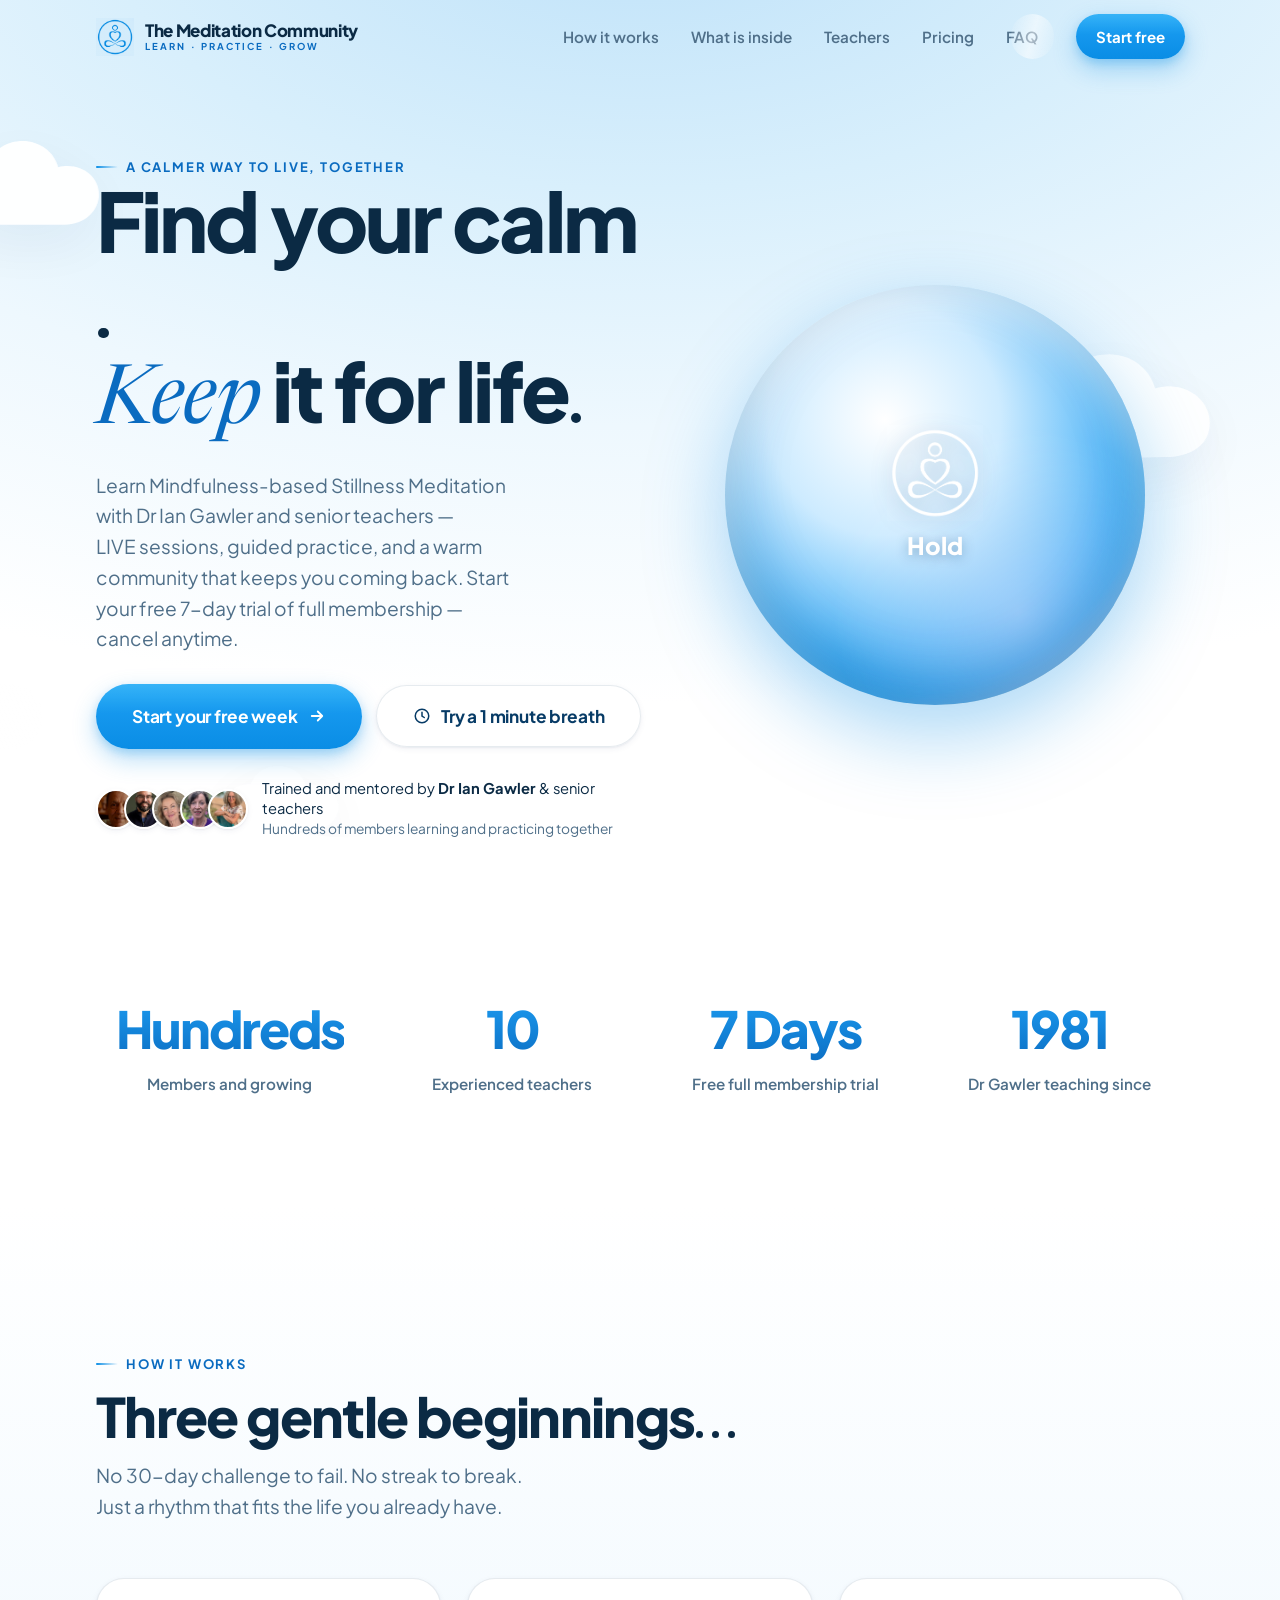
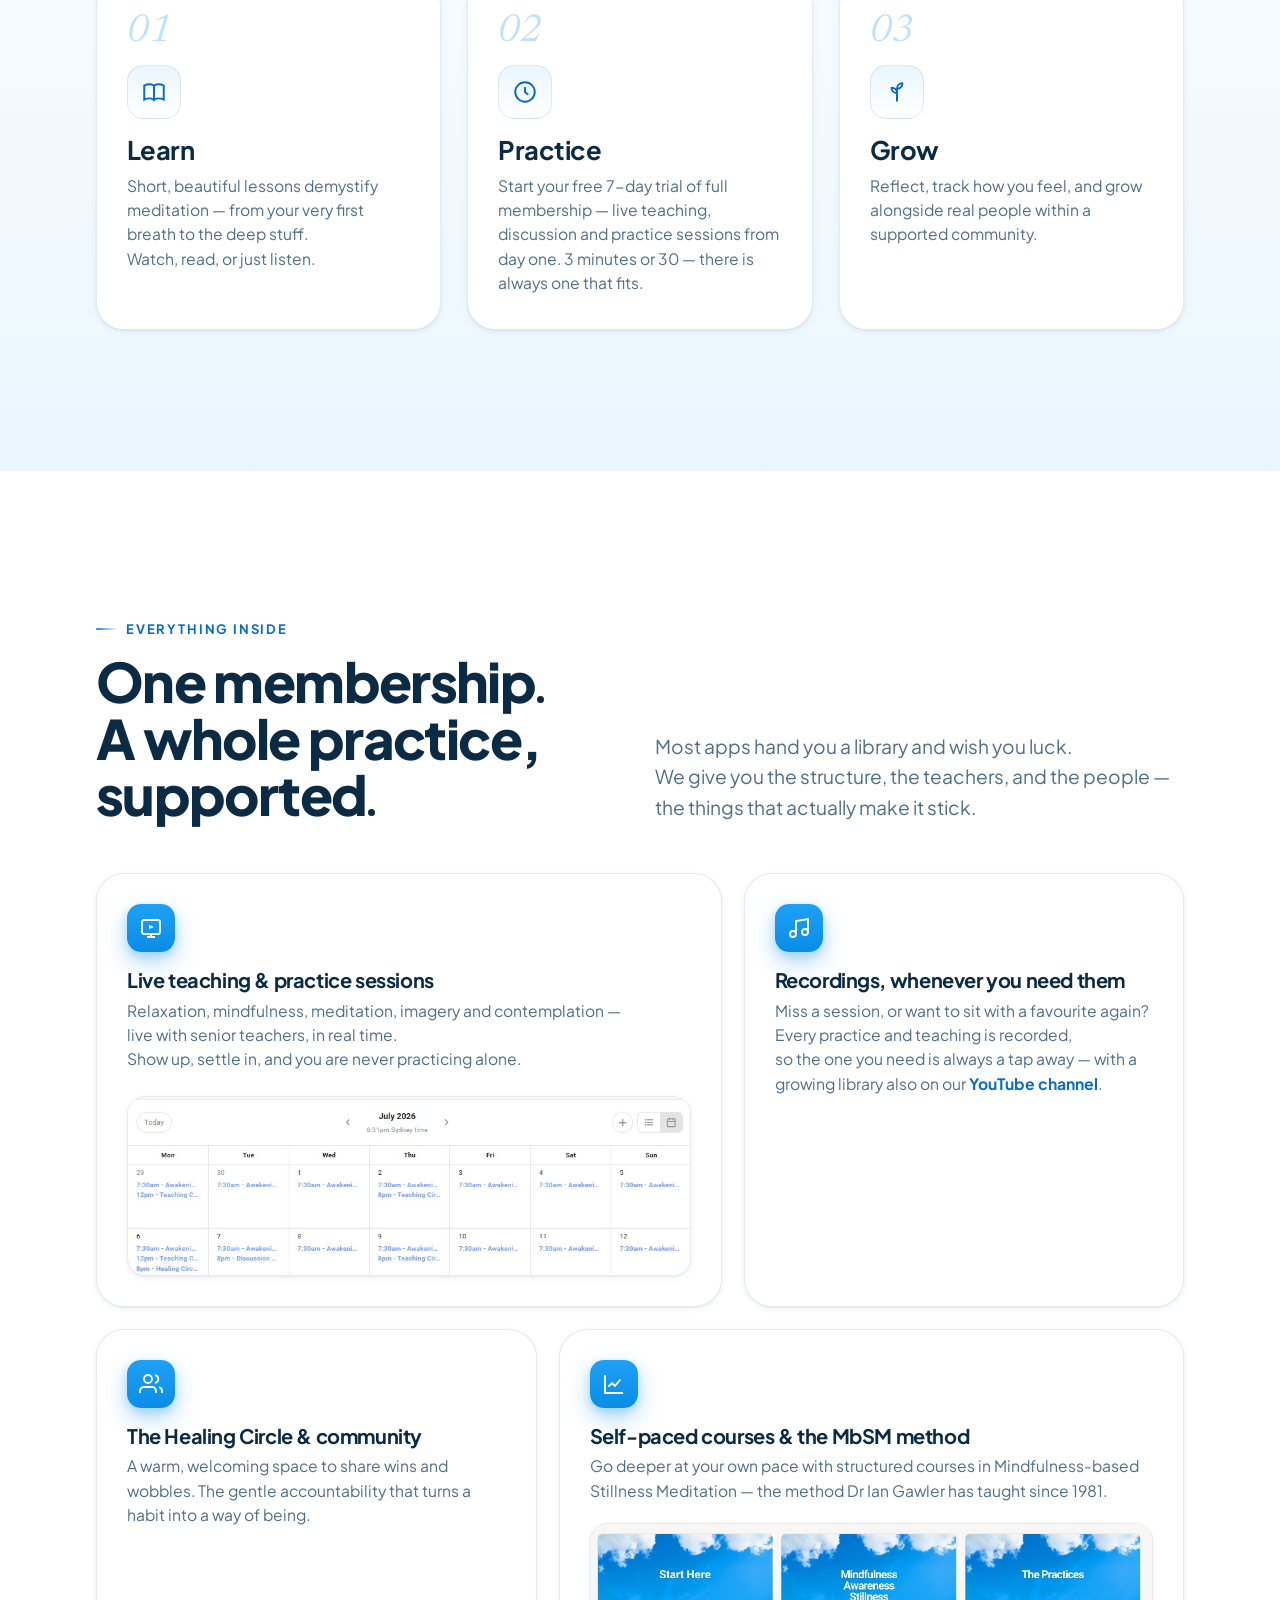
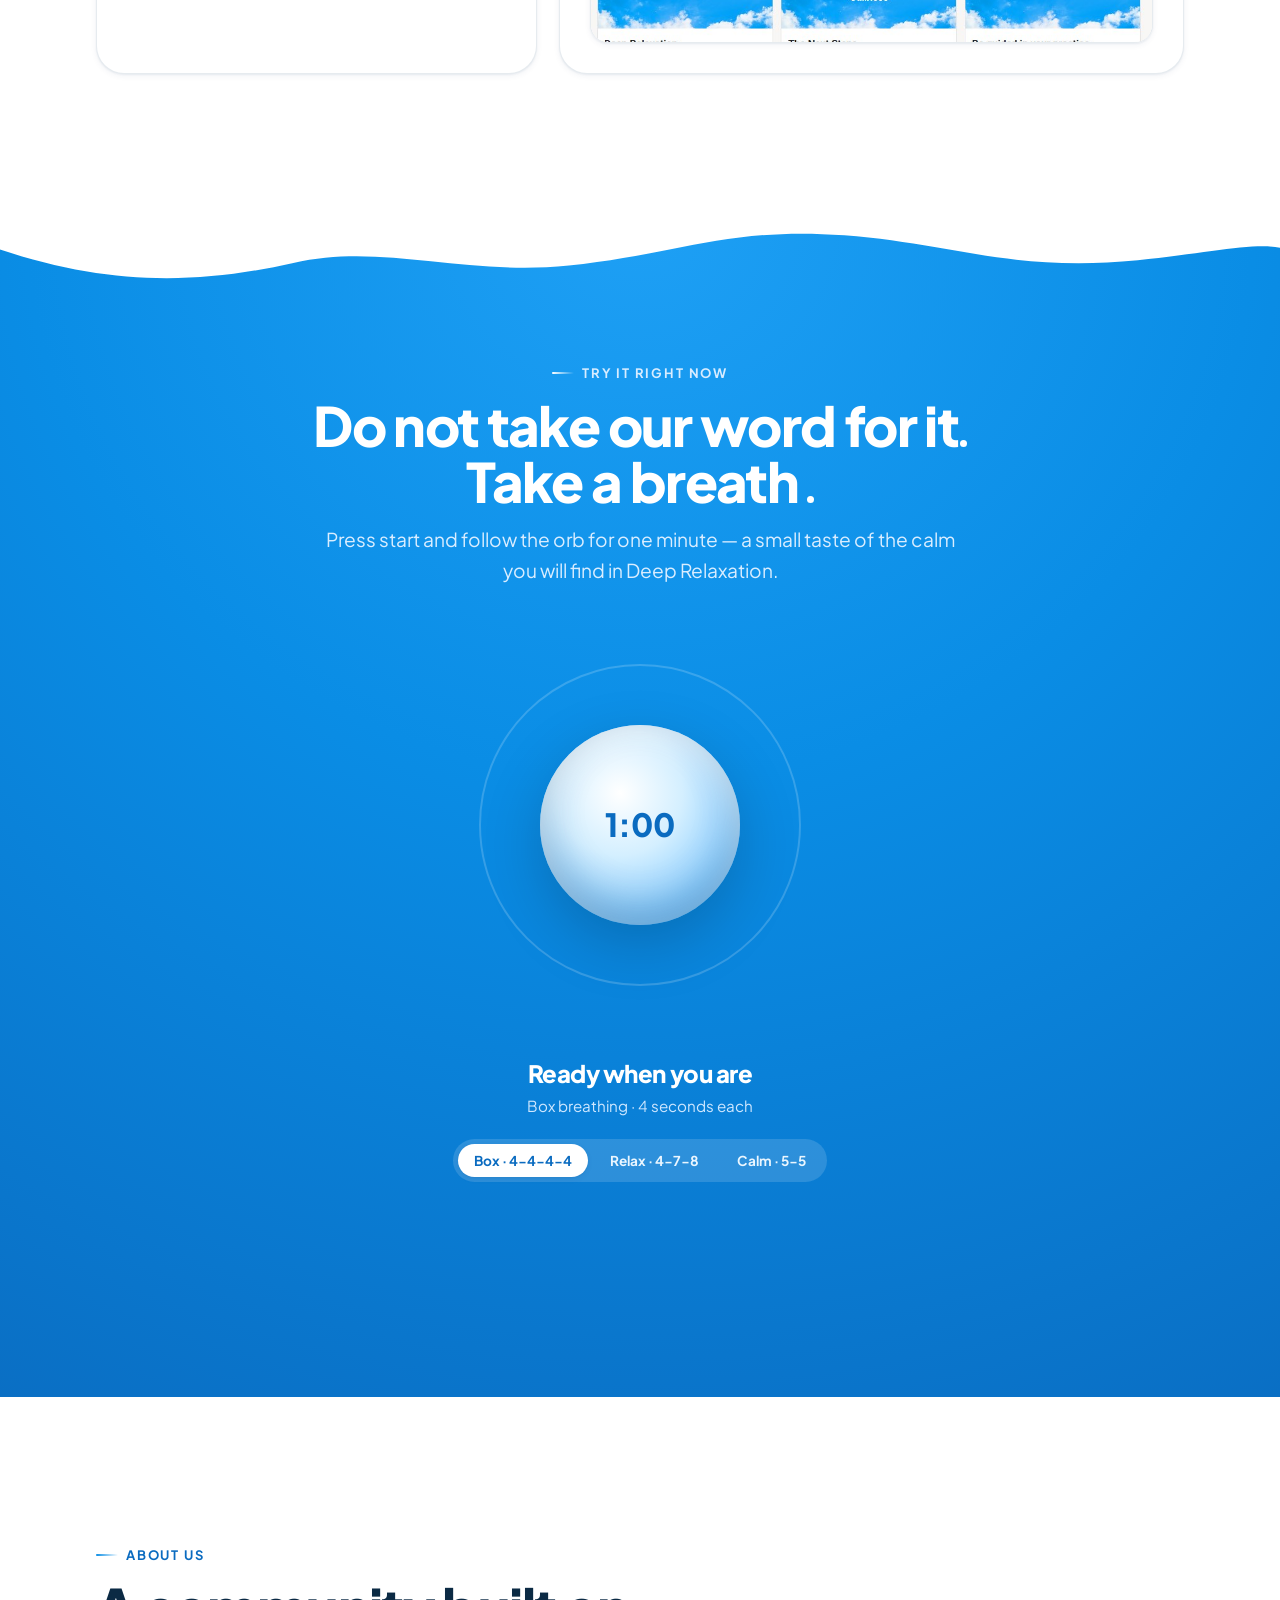
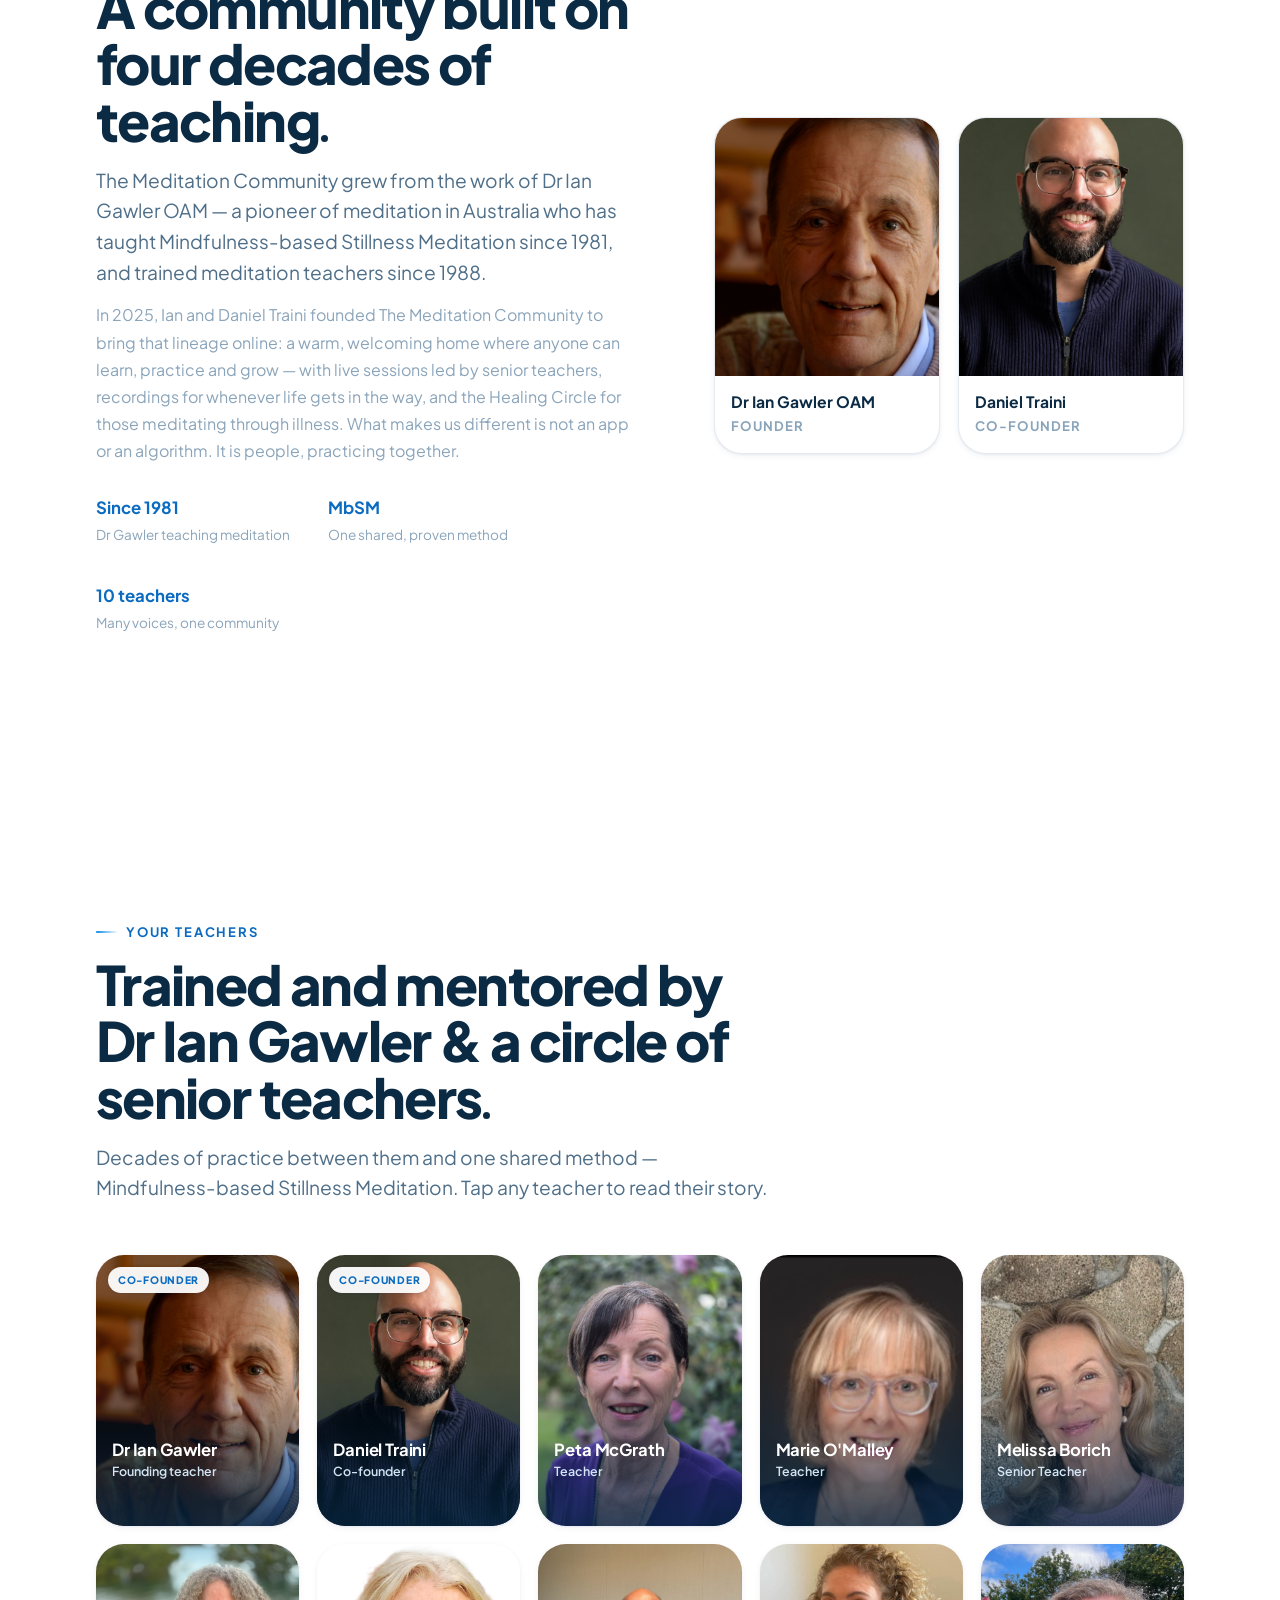
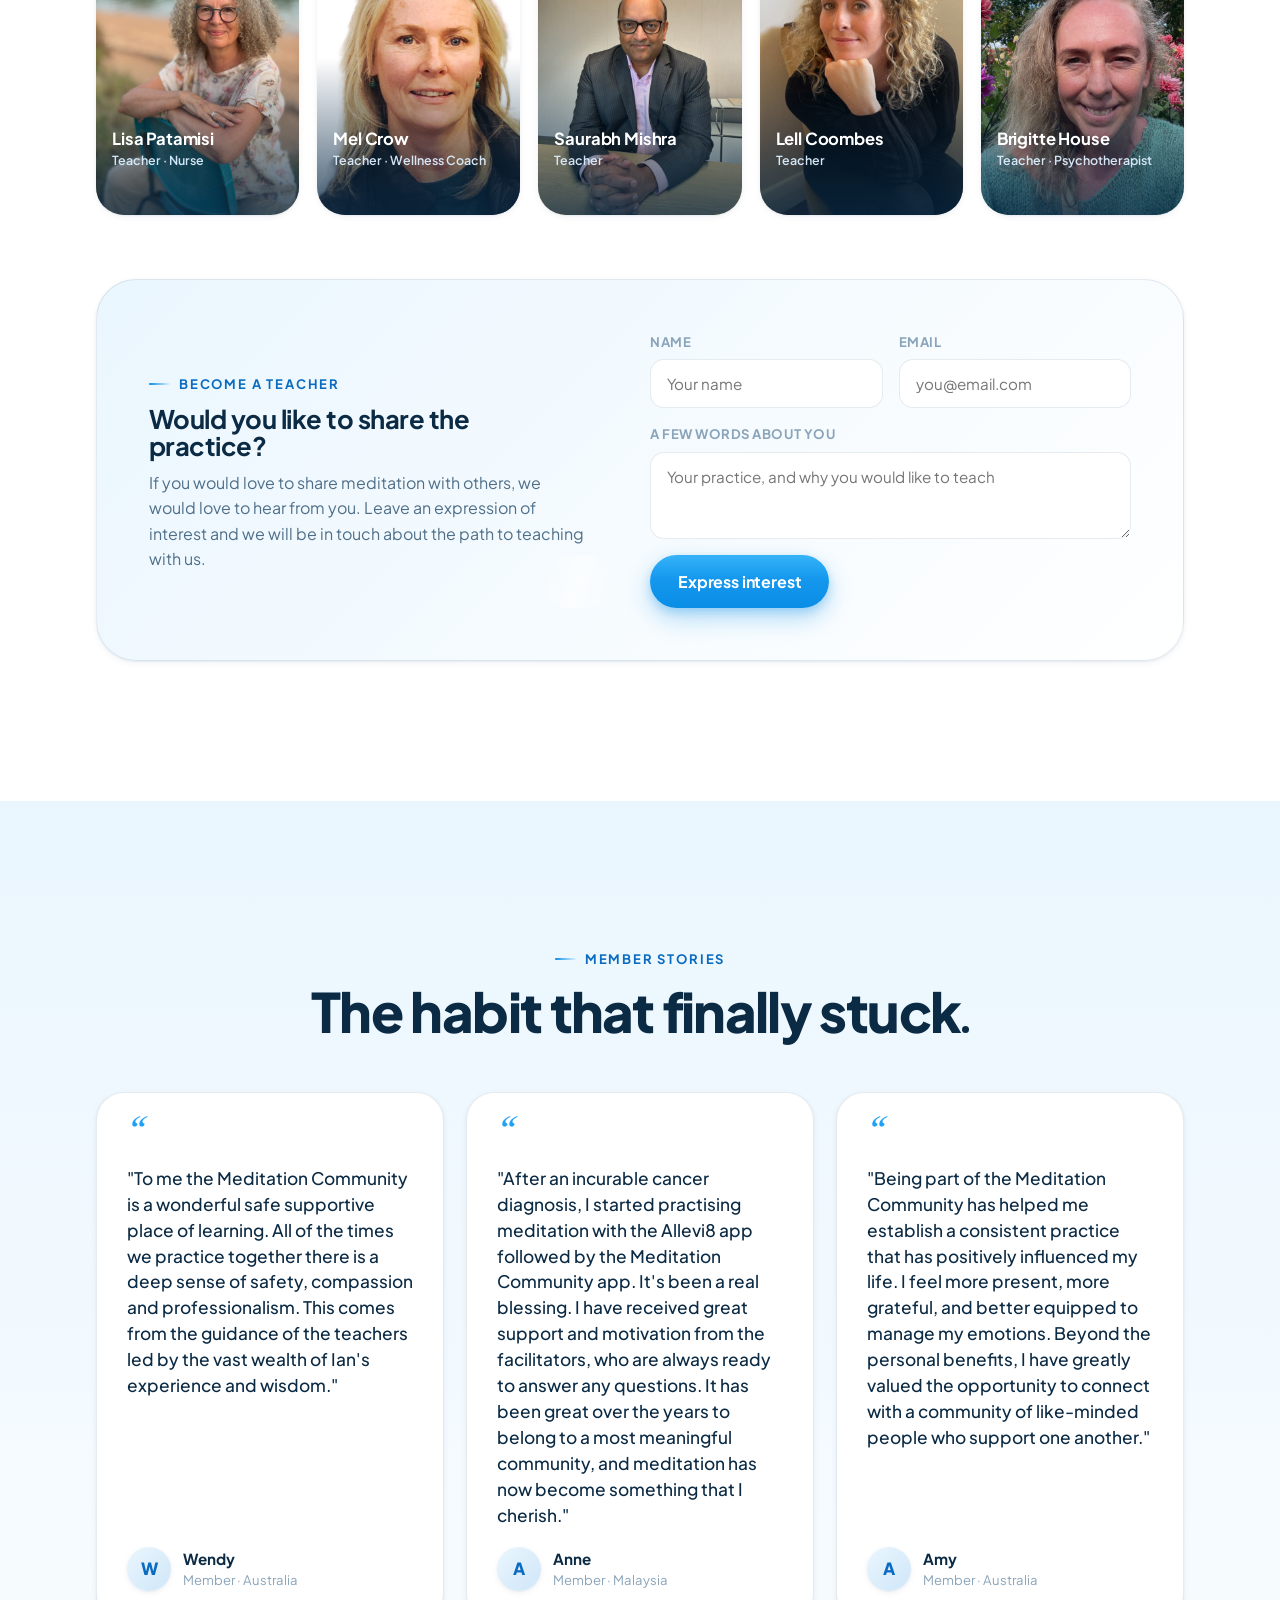
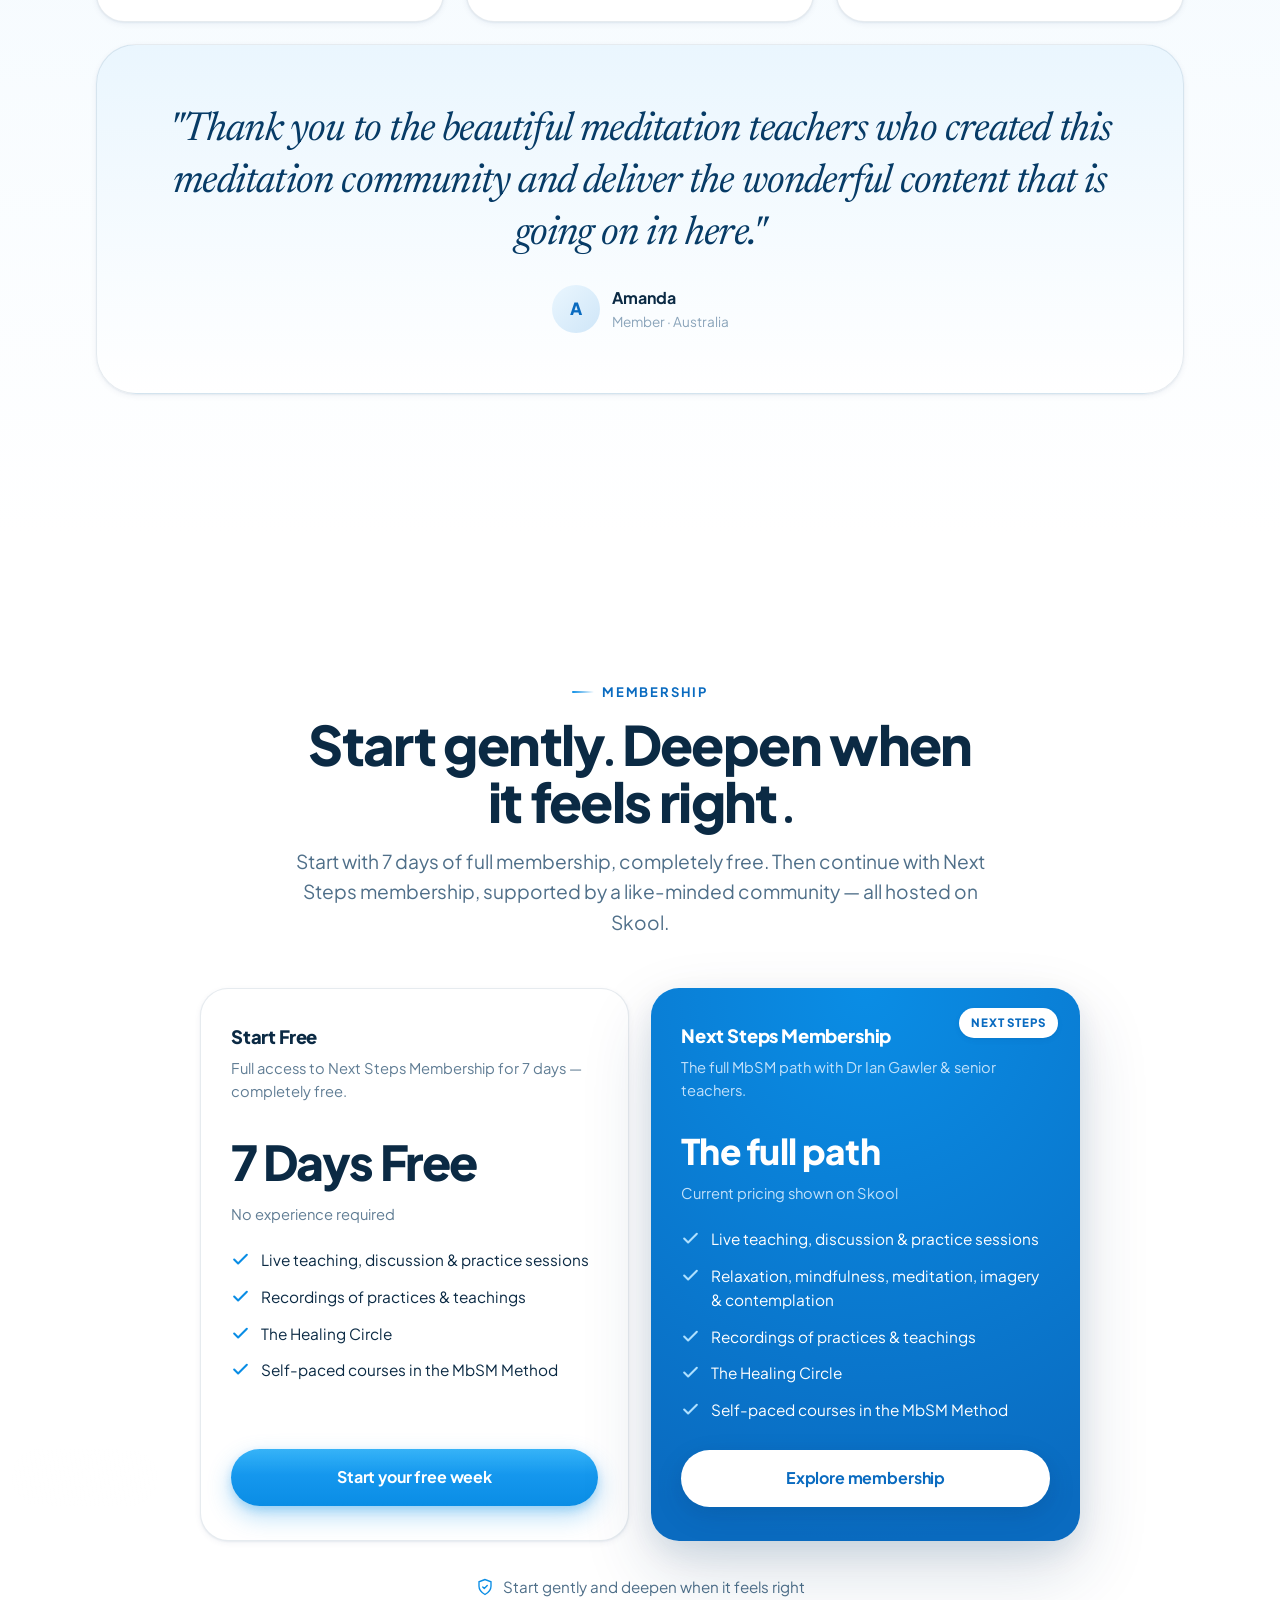
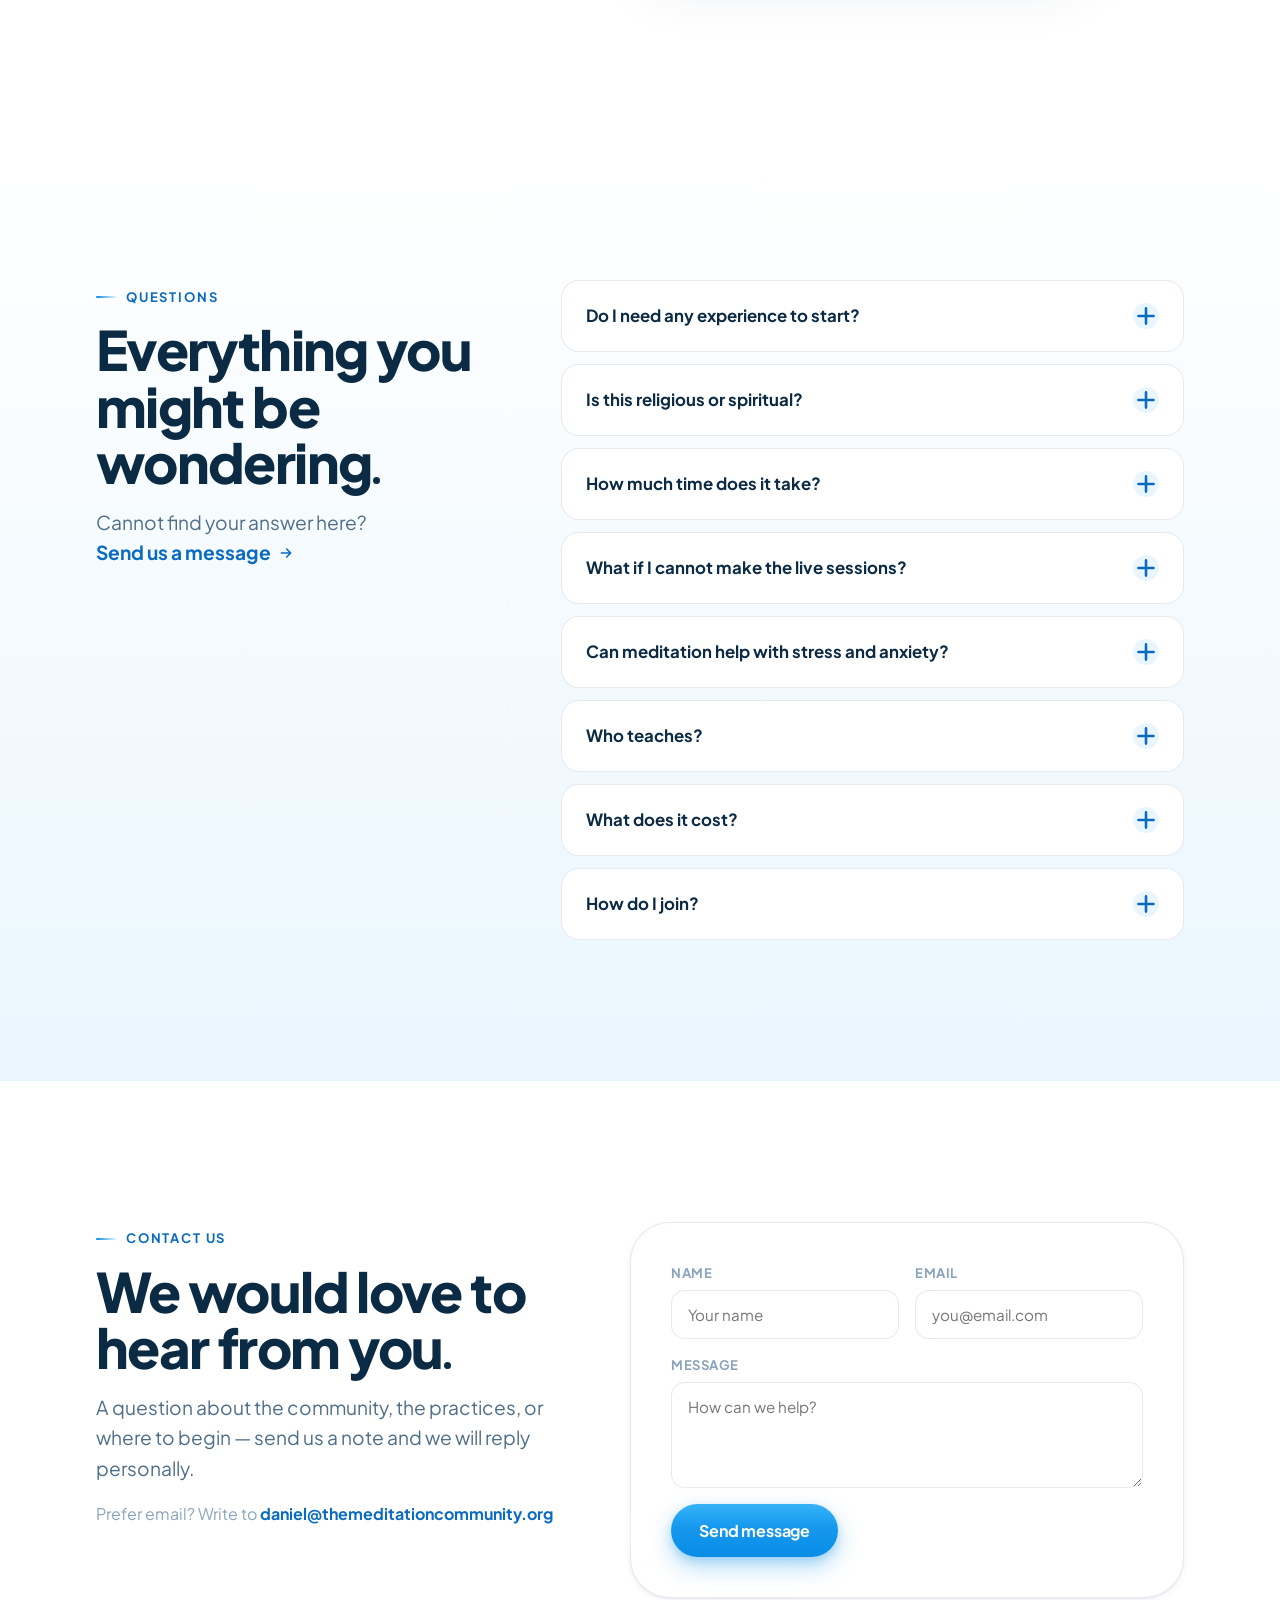
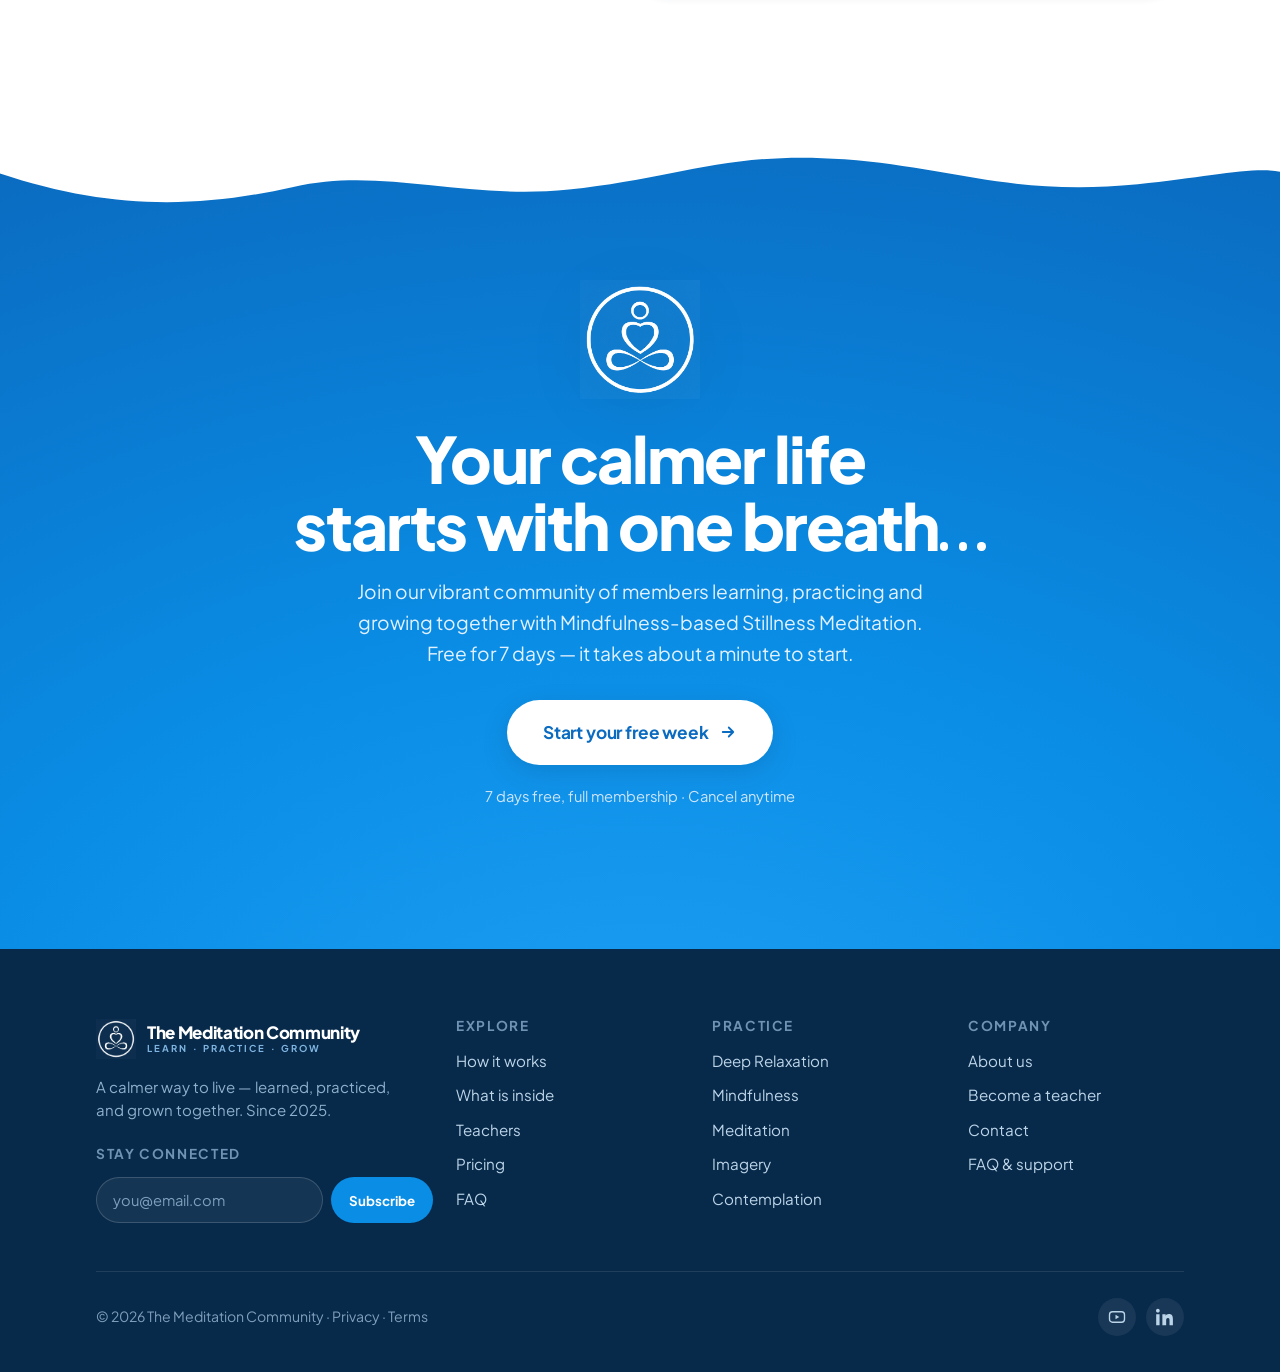
==== index.html @ 81d84d65 "Remove "no card" trial messaging; fix pricing card duplication and CTA ellipsis - Trial requires a c" ====
<!DOCTYPE html>
<html lang="en">
<head>
<meta charset="UTF-8" />
<meta name="viewport" content="width=device-width, initial-scale=1.0" />
<title>The Meditation Community — Learn, Practice, Grow</title>
<meta name="description" content="Join hundreds of people finding calm together. Live classes, guided practices, and a community that keeps you coming back. Start your free 7-day trial of full membership — cancel anytime." />
<link rel="preconnect" href="https://fonts.googleapis.com" />
<link rel="preconnect" href="https://fonts.gstatic.com" crossorigin />
<link href="https://fonts.googleapis.com/css2?family=Plus+Jakarta+Sans:ital,wght@0,400;0,500;0,600;0,700;0,800;1,500&family=Newsreader:ital,opsz,wght@1,6..72,400;1,6..72,500&display=swap" rel="stylesheet" />
<link rel="stylesheet" href="styles.css" />
</head>
<body>

<div class="scroll-prog" id="scrollProg"></div>

<!-- ===================== NAV ===================== -->
<nav class="nav" id="nav">
  <div class="nav-inner">
    <a class="brand" href="#top" aria-label="The Meditation Community home">
      <img src="assets/icon-blue.png" alt="" />
      <span class="brand-text">The Meditation Community<small>LEARN · PRACTICE · GROW</small></span>
    </a>
    <div class="nav-links">
      <a href="#how">How it works</a>
      <a href="#inside">What is inside</a>
      <a href="#teachers">Teachers</a>
      <a href="#pricing">Pricing</a>
      <a href="#faq">FAQ</a>
    </div>
    <div class="nav-cta">
      <a href="https://www.skool.com/themeditationcommunity/about" target="_blank" rel="noopener" class="btn btn-primary" data-magnetic>Start free</a>
    </div>
  </div>
</nav>

<span id="top"></span>

<!-- ===================== HERO ===================== -->
<header class="hero section" data-screen-label="Hero">
  <!-- parallax clouds -->
  <div class="cloud cloud-1" data-speed="0.18"><svg viewBox="0 0 220 90"><path class="cloud-fill" d="M40 80c-22 0-38-13-38-30 0-15 12-26 28-27 4-15 18-23 33-23 16 0 30 10 34 25 3-1 6-1 9-1 17 0 30 12 30 27 0 16-14 29-33 29z"/></svg></div>
  <div class="cloud cloud-2" data-speed="0.30"><svg viewBox="0 0 280 110"><path class="cloud-fill" d="M55 100C28 100 6 84 6 62 6 43 22 30 42 30c5-18 23-28 42-28 20 0 38 13 43 32 4-1 8-2 12-2 22 0 39 15 39 34 0 21-18 32-41 32z"/></svg></div>
  <div class="cloud cloud-3" data-speed="0.45"><svg viewBox="0 0 180 80"><path class="cloud-fill" d="M36 72C16 72 2 60 2 44 2 30 14 20 29 20c4-12 15-18 27-18 13 0 24 8 28 20 2-1 5-1 7-1 14 0 25 10 25 22 0 14-12 23-29 23z"/></svg></div>

  <div class="wrap hero-grid">
    <div class="hero-copy">
      <span class="eyebrow reveal">A calmer way to live, together</span>
      <h1 class="h-display reveal d1">Find your calm<span class="full-stop"></span><br /><span class="serif-accent">Keep</span> it for life<span class="full-stop"></span></h1>
      <p class="lead reveal d2">Learn Mindfulness-based Stillness Meditation with Dr Ian Gawler and senior teachers —<br />LIVE sessions, guided practice, and a warm community that keeps you coming back. Start your free 7-day trial of full membership — cancel anytime.</p>
      <div class="hero-cta reveal d3">
        <a href="https://www.skool.com/themeditationcommunity/about" target="_blank" rel="noopener" class="btn btn-primary btn-lg" data-magnetic>
          Start your free week
          <svg viewBox="0 0 24 24" fill="none" stroke="currentColor" stroke-width="2.4"><path d="M5 12h14M13 6l6 6-6 6" stroke-linecap="round" stroke-linejoin="round"/></svg>
        </a>
        <button class="btn btn-ghost btn-lg" id="tryBreath">
          <svg viewBox="0 0 24 24" fill="none" stroke="currentColor" stroke-width="2"><circle cx="12" cy="12" r="9"/><path d="M12 7v5l3 2" stroke-linecap="round"/></svg>
          Try a 1 minute breath
        </button>
      </div>
      <div class="avatar-proof reveal d4">
        <div class="avatars">
          <span style="background-image:url(assets/teachers/ian-gawler.jpg)"></span>
          <span style="background-image:url(assets/teachers/daniel-traini.jpg)"></span>
          <span style="background-image:url(assets/teachers/melissa-borich.jpg)"></span>
          <span style="background-image:url(assets/teachers/peta-mcgrath.jpg)"></span>
          <span style="background-image:url(assets/teachers/lisa-patamisi.jpg)"></span>
        </div>
        <div class="proof-text">
          <div>Trained and mentored by <b>Dr Ian Gawler</b> &amp; senior teachers</div>
          <div class="muted" style="font-size:.86rem; margin-top:2px">Hundreds of members learning and practicing together</div>
        </div>
      </div>
    </div>

    <div class="orb-stage reveal d2">
      <div class="orb-ring pulse"></div>
      <div class="orb-ring pulse r2"></div>
      <div class="orb-ring pulse r3"></div>
      <div class="orb" id="heroOrb">
        <div class="orb-core">
          <img src="assets/icon-white.png" alt="The Meditation Community mark" />
          <div class="breath-word" id="heroBreathWord">Breathe in</div>
        </div>
      </div>
    </div>
  </div>

  <div class="cloud-divider"><svg viewBox="0 0 1440 110" preserveAspectRatio="none"><path fill="#ffffff" d="M0,70 C120,30 220,30 330,55 C430,78 520,40 640,52 C760,64 820,96 950,86 C1070,77 1140,44 1280,58 C1360,66 1410,78 1440,72 L1440,110 L0,110 Z"/></svg></div>
</header>

<!-- ===================== STATS ===================== -->
<section class="section" style="padding-block: clamp(56px,8vw,90px)">
  <div class="wrap">
    <div class="stats">
      <div class="stat reveal"><div class="num">Hundreds</div><div class="label">Members and growing</div></div>
      <div class="stat reveal d1"><div class="num" data-count="10">0</div><div class="label">Experienced teachers</div></div>
      <div class="stat reveal d2"><div class="num">7 Days</div><div class="label">Free full membership trial</div></div>
      <div class="stat reveal d3"><div class="num">1981</div><div class="label">Dr Gawler teaching since</div></div>
    </div>
  </div>
</section>

<!-- ===================== HOW IT WORKS ===================== -->
<section class="section" id="how" style="background: linear-gradient(180deg,#fff, var(--sky-pale));" data-screen-label="How it works">
  <div class="wrap">
    <div style="max-width:640px">
      <span class="eyebrow reveal">How it works</span>
      <h2 class="h2 reveal d1" style="margin-top:14px">Three gentle beginnings<span class="full-stop"></span><span class="full-stop"></span><span class="full-stop"></span></h2>
      <p class="lead reveal d2" style="margin-top:16px">No 30-day challenge to fail. No streak to break.<br />Just a rhythm that fits the life you already have.</p>
    </div>
    <div class="steps">
      <article class="step reveal d1">
        <div class="glow"></div>
        <div class="step-no">01</div>
        <div class="step-ic"><svg viewBox="0 0 24 24" fill="none" stroke="currentColor" stroke-width="1.8"><path d="M3 6c3-1.5 6-1.5 9 0v13c-3-1.5-6-1.5-9 0z"/><path d="M21 6c-3-1.5-6-1.5-9 0v13c3-1.5 6-1.5 9 0z"/></svg></div>
        <h3 class="h3">Learn</h3>
        <p>Short, beautiful lessons demystify meditation — from your very first breath to the deep stuff.<br />Watch, read, or just listen.</p>
      </article>
      <article class="step reveal d2">
        <div class="glow"></div>
        <div class="step-no">02</div>
        <div class="step-ic"><svg viewBox="0 0 24 24" fill="none" stroke="currentColor" stroke-width="1.8"><circle cx="12" cy="12" r="9"/><path d="M12 8v4l2.5 2" stroke-linecap="round"/></svg></div>
        <h3 class="h3">Practice</h3>
        <p>Start your free 7-day trial of full membership — live teaching, discussion and practice sessions from day one. 3 minutes or 30 — there is always one that fits.</p>
      </article>
      <article class="step reveal d3">
        <div class="glow"></div>
        <div class="step-no">03</div>
        <div class="step-ic"><svg viewBox="0 0 24 24" fill="none" stroke="currentColor" stroke-width="1.8"><path d="M12 20V9M12 9c0-3 2-5 5-5 0 3-2 5-5 5zM12 13c0-3-2-5-5-5 0 3 2 5 5 5z" stroke-linecap="round" stroke-linejoin="round"/></svg></div>
        <h3 class="h3">Grow</h3>
        <p>Reflect, track how you feel, and grow alongside real people within a supported community.</p>
      </article>
    </div>
  </div>
</section>

<!-- ===================== WHAT'S INSIDE ===================== -->
<section class="section" id="inside" data-screen-label="What is inside">
  <div class="wrap">
    <div class="features-head">
      <div>
        <span class="eyebrow reveal">Everything inside</span>
        <h2 class="h2 reveal d1" style="margin-top:14px">One membership<span class="full-stop"></span><br />A whole practice, supported<span class="full-stop"></span></h2>
      </div>
      <p class="lead reveal d2">Most apps hand you a library and wish you luck.<br />We give you the structure, the teachers, and the people — the things that actually make it stick.</p>
    </div>

    <div class="feature-grid">
      <article class="fcard span-7 tall reveal">
        <div>
          <div class="fic"><svg viewBox="0 0 24 24" fill="none" stroke="currentColor" stroke-width="1.8"><rect x="3" y="4" width="18" height="14" rx="2"/><path d="M8 21h8M12 18v3"/><path d="M10 9l5 2-5 2z" fill="currentColor" stroke="none"/></svg></div>
          <h3>Live teaching &amp; practice sessions</h3>
          <p>Relaxation, mindfulness, meditation, imagery and contemplation —<br />live with senior teachers, in real time.<br />Show up, settle in, and you are never practicing alone.</p>
        </div>
        <img src="assets/screenshot-live-schedule.jpg" alt="The Meditation Community live session calendar showing daily morning sessions, teaching circles and discussion groups" loading="lazy" style="width:100%; height:180px; object-fit:cover; object-position:top; border-radius:var(--r-md); border:1px solid var(--line); margin-top:24px; box-shadow:var(--shadow-sm)" />
      </article>

      <article class="fcard span-5 reveal d1">
        <div class="fic"><svg viewBox="0 0 24 24" fill="none" stroke="currentColor" stroke-width="1.8"><path d="M9 18V5l12-2v13" /><circle cx="6" cy="18" r="3"/><circle cx="18" cy="16" r="3"/></svg></div>
        <h3>Recordings, whenever you need them</h3>
        <p>Miss a session, or want to sit with a favourite again? Every practice and teaching is recorded,<br />so the one you need is always a tap away — with a growing library also on our <a href="https://www.youtube.com/@iangawler7831" target="_blank" rel="noopener" class="link-arrow" style="display:inline">YouTube channel</a>.</p>
      </article>

      <article class="fcard span-5 reveal d1">
        <div class="fic"><svg viewBox="0 0 24 24" fill="none" stroke="currentColor" stroke-width="1.8"><path d="M17 21v-2a4 4 0 0 0-4-4H5a4 4 0 0 0-4 4v2"/><circle cx="9" cy="7" r="4"/><path d="M23 21v-2a4 4 0 0 0-3-3.87M16 3.13A4 4 0 0 1 16 11"/></svg></div>
        <h3>The Healing Circle &amp; community</h3>
        <p>A warm, welcoming space to share wins and wobbles. The gentle accountability that turns a habit into a way of being.</p>
      </article>

      <article class="fcard span-7 reveal">
        <div class="fic"><svg viewBox="0 0 24 24" fill="none" stroke="currentColor" stroke-width="1.8"><path d="M3 3v18h18"/><path d="M7 14l3-3 3 3 5-6" stroke-linecap="round" stroke-linejoin="round"/></svg></div>
        <h3>Self-paced courses &amp; the MbSM method</h3>
        <p>Go deeper at your own pace with structured courses in Mindfulness-based Stillness Meditation — the method Dr Ian Gawler has taught since 1981.</p>
        <img src="assets/screenshot-courses.jpg" alt="Self-paced course library including Deep Relaxation, The Next Steps, guided practices and recorded teachings" loading="lazy" style="width:100%; height:120px; object-fit:cover; object-position:top; border-radius:var(--r-md); border:1px solid var(--line); margin-top:20px; box-shadow:var(--shadow-sm)" />
      </article>
    </div>
  </div>
</section>

<!-- ===================== BREATHE (SIGNATURE) ===================== -->
<section class="section breathe" id="breathe" data-screen-label="Breathe with us">
  <div class="cloud-divider top"><svg viewBox="0 0 1440 110" preserveAspectRatio="none"><path fill="#ffffff" d="M0,70 C120,30 220,30 330,55 C430,78 520,40 640,52 C760,64 820,96 950,86 C1070,77 1140,44 1280,58 C1360,66 1410,78 1440,72 L1440,110 L0,110 Z"/></svg></div>
  <div class="wrap">
    <span class="eyebrow reveal">Try it right now</span>
    <h2 class="h2 reveal d1">Do not take our word for it<span class="full-stop"></span> Take a breath<span class="full-stop"></span></h2>
    <p class="lead reveal d2">Press start and follow the orb for one minute — a small taste of the calm you will find in Deep Relaxation.</p>

    <div class="breath-stage reveal d2">
      <svg class="breath-ring" viewBox="0 0 340 340">
        <circle cx="170" cy="170" r="160"/>
        <circle class="prog" id="breathProg" cx="170" cy="170" r="160" transform="rotate(-90 170 170)"/>
      </svg>
      <div class="breath-glow out" id="breathGlow"></div>
      <div class="breath-orb out" id="breathOrb">
        <span style="font-weight:800; font-size:2rem; color:#0a6bc0" id="breathTimer">1:00</span>
      </div>
    </div>

    <div class="breath-phase reveal" id="breathPhase">Ready when you are</div>
    <div class="breath-count reveal" id="breathCount">Box breathing · 4 seconds each</div>

    <div style="margin-top:22px" class="reveal">
      <div class="breath-pattern" id="breathPattern">
        <button data-pat="box" class="active">Box · 4-4-4-4</button>
        <button data-pat="relax">Relax · 4-7-8</button>
        <button data-pat="calm">Calm · 5-5</button>
      </div>
    </div>

    <div class="breath-controls reveal">
      <button class="btn btn-white btn-lg" id="breathStart">
        <svg viewBox="0 0 24 24" fill="currentColor"><path d="M8 5v14l11-7z"/></svg>
        Begin
      </button>
    </div>
  </div>
</section>

<!-- ===================== ABOUT US ===================== -->
<section class="section" id="about" data-screen-label="About us">
  <div class="wrap about-grid">
    <div class="about-copy">
      <span class="eyebrow reveal">About us</span>
      <h2 class="h2 reveal d1" style="margin-top:14px">A community built on four decades of teaching<span class="full-stop"></span></h2>
      <p class="lead reveal d2" style="margin-top:16px">The Meditation Community grew from the work of Dr Ian Gawler OAM — a pioneer of meditation in Australia who has taught Mindfulness-based Stillness Meditation since 1981, and trained meditation teachers since 1988.</p>
      <p class="reveal d2" style="margin-top:14px; line-height:1.7; color:var(--ink-faint)">In 2025, Ian and Daniel Traini founded The Meditation Community to bring that lineage online: a warm, welcoming home where anyone can learn, practice and grow — with live sessions led by senior teachers, recordings for whenever life gets in the way, and the Healing Circle for those meditating through illness. What makes us different is not an app or an algorithm. It is people, practicing together.</p>
      <div class="about-points reveal d3">
        <div><b>Since 1981</b><span>Dr Gawler teaching meditation</span></div>
        <div><b>MbSM</b><span>One shared, proven method</span></div>
        <div><b>10 teachers</b><span>Many voices, one community</span></div>
      </div>
    </div>
    <div class="founder-cards">
      <figure class="founder reveal d1">
        <img src="assets/teachers/ian-gawler.jpg" alt="Dr Ian Gawler" loading="lazy" />
        <figcaption><b>Dr Ian Gawler OAM</b><span>Founder</span></figcaption>
      </figure>
      <figure class="founder reveal d2">
        <img src="assets/teachers/daniel-traini.jpg" alt="Daniel Traini" loading="lazy" />
        <figcaption><b>Daniel Traini</b><span>Co-founder</span></figcaption>
      </figure>
    </div>
  </div>
</section>

<!-- ===================== TEACHERS ===================== -->
<section class="section" id="teachers" data-screen-label="Teachers">
  <div class="wrap">
    <div style="max-width:680px">
      <span class="eyebrow reveal">Your teachers</span>
      <h2 class="h2 reveal d1" style="margin-top:14px">Trained and mentored by Dr Ian Gawler &amp; a circle of senior teachers<span class="full-stop"></span></h2>
      <p class="lead reveal d2" style="margin-top:16px">Decades of practice between them and one shared method — Mindfulness-based Stillness Meditation. Tap any teacher to read their story.</p>
    </div>
    <div class="teachers-grid" id="teachersGrid">

      <button class="teacher reveal" data-img="assets/teachers/ian-gawler.jpg" data-name="Dr Ian Gawler OAM" data-role="Co-founder · Founding teacher" data-cred="BVSc, MCounsHS">
        <div class="portrait">
          <img src="assets/teachers/ian-gawler.jpg" alt="Dr Ian Gawler" loading="lazy" />
          <span class="t-pill">Co-founder</span>
          <div class="t-overlay"><h3>Dr Ian Gawler</h3><div class="role">Founding teacher</div><span class="t-readmore">Read bio <svg viewBox="0 0 24 24" fill="none" stroke="currentColor" stroke-width="2.4"><path d="M5 12h14M13 6l6 6-6 6" stroke-linecap="round" stroke-linejoin="round"/></svg></span></div>
        </div>
        <div class="t-bio-data"><p>Ian has studied meditation with Dr Ainslie Meares, Sogyal Rinpoche and many other masters, particularly in the Tibetan Dzogchen tradition.</p><p>A Founding Patron of Meditation Australia, he helped establish Centres for Contemplative Studies at Melbourne and Monash Universities. Ian has been teaching meditation since 1981, and teachers of meditation since 1988.</p><p>He is the author of several international best-selling meditation books, including <em>Blue Sky Mind</em>.</p></div>
      </button>

      <button class="teacher reveal" data-img="assets/teachers/daniel-traini.jpg" data-name="Daniel Traini" data-role="Co-founder" data-cred="">
        <div class="portrait">
          <img src="assets/teachers/daniel-traini.jpg" alt="Daniel Traini" loading="lazy" />
          <span class="t-pill">Co-founder</span>
          <div class="t-overlay"><h3>Daniel Traini</h3><div class="role">Co-founder</div><span class="t-readmore">Read bio <svg viewBox="0 0 24 24" fill="none" stroke="currentColor" stroke-width="2.4"><path d="M5 12h14M13 6l6 6-6 6" stroke-linecap="round" stroke-linejoin="round"/></svg></span></div>
        </div>
        <div class="t-bio-data"><p>Daniel began meditating in 2009 through the Vipassana tradition as taught by S.N. Goenka. Since then he has explored mindfulness, Shamatha, Transcendental Meditation, Mindful Self-Compassion and Compassion Cultivation Training.</p><p>He completed the three modules of Teacher Training with Ian and Ruth Gawler in 2024–25, and co-founded The Meditation Community with Ian in 2025. Daniel is also a volunteer teacher with New Acropolis Australia, a school of philosophy.</p></div>
      </button>

      <button class="teacher reveal" data-img="assets/teachers/peta-mcgrath.jpg" data-name="Peta McGrath" data-role="Teacher" data-cred="BA, Grad Dip Ed, MEd">
        <div class="portrait">
          <img src="assets/teachers/peta-mcgrath.jpg" alt="Peta McGrath" loading="lazy" />
          <div class="t-overlay"><h3>Peta McGrath</h3><div class="role">Teacher</div><span class="t-readmore">Read bio <svg viewBox="0 0 24 24" fill="none" stroke="currentColor" stroke-width="2.4"><path d="M5 12h14M13 6l6 6-6 6" stroke-linecap="round" stroke-linejoin="round"/></svg></span></div>
        </div>
        <div class="t-bio-data"><p>Peta’s work background is in leadership in adult education.</p><p>Having meditated for over 30 years, Peta started teaching MbSM to staff in her workplace 9 years ago after training with Ian and Ruth Gawler. These days she continues to teach meditation in the workplace as well as more broadly.</p><p>Peta is registered with Meditation Australia and is a Meditation Australia Council Member.</p></div>
      </button>

      <button class="teacher reveal" data-img="assets/teachers/marie-omalley.jpg" data-name="Marie O&#39;Malley" data-role="Teacher" data-cred="">
        <div class="portrait">
          <img src="assets/teachers/marie-omalley.jpg" alt="Marie O'Malley" loading="lazy" />
          <div class="t-overlay"><h3>Marie O'Malley</h3><div class="role">Teacher</div><span class="t-readmore">Read bio <svg viewBox="0 0 24 24" fill="none" stroke="currentColor" stroke-width="2.4"><path d="M5 12h14M13 6l6 6-6 6" stroke-linecap="round" stroke-linejoin="round"/></svg></span></div>
        </div>
        <div class="t-bio-data"><p>Marie brings to meditation practice and teaching valuable experience in life and many years of working in care and welfare that supports the development and growth meditation brings into our lives.</p><p>Marie was introduced to meditation 20 years ago through Tibetan Buddhism, then programs at the Gawler Foundation.</p><p>She understands the challenge of balancing busy lives with ensuring time for self-care through meditation practice.</p></div>
      </button>

      <button class="teacher reveal" data-img="assets/teachers/melissa-borich.jpg" data-name="Melissa Borich" data-role="Senior Teacher" data-cred="Registered Yoga Therapist">
        <div class="portrait">
          <img src="assets/teachers/melissa-borich.jpg" alt="Melissa Borich" loading="lazy" />
          <div class="t-overlay"><h3>Melissa Borich</h3><div class="role">Senior Teacher</div><span class="t-readmore">Read bio <svg viewBox="0 0 24 24" fill="none" stroke="currentColor" stroke-width="2.4"><path d="M5 12h14M13 6l6 6-6 6" stroke-linecap="round" stroke-linejoin="round"/></svg></span></div>
        </div>
        <div class="t-bio-data"><p>Melissa Borich is a Registered Yoga Therapist and Senior Teacher with Yoga Australia, and a Senior Teacher with Meditation Australia.</p><p>With over 25 years of meditation practice, she teaches classes, courses and retreats, offers one-to-one sessions, and supports the training and mentoring of meditation teachers.</p><p>She is passionate about sharing meditation and supporting others to experience its depth, stillness and ease.</p></div>
      </button>

      <button class="teacher reveal" data-img="assets/teachers/lisa-patamisi.jpg" data-name="Lisa Patamisi" data-role="Teacher · Nurse" data-cred="BNurs, GCertPubHealth">
        <div class="portrait">
          <img src="assets/teachers/lisa-patamisi.jpg" alt="Lisa Patamisi" loading="lazy" />
          <div class="t-overlay"><h3>Lisa Patamisi</h3><div class="role">Teacher · Nurse</div><span class="t-readmore">Read bio <svg viewBox="0 0 24 24" fill="none" stroke="currentColor" stroke-width="2.4"><path d="M5 12h14M13 6l6 6-6 6" stroke-linecap="round" stroke-linejoin="round"/></svg></span></div>
        </div>
        <div class="t-bio-data"><p>Lisa was introduced to Mindfulness-based Stillness Meditation in 1994 through Dr Ian Gawler after a cancer diagnosis. In 2024 she completed formal meditation teacher training with Dr Gawler.</p><p>Lisa’s nursing experience includes medical, midwifery and mental health. This work, and personal experience, confirms to her the connectedness between physical and mental health and the benefits of meditation.</p><p>Lisa is passionate about making meditation accessible to all.</p></div>
      </button>

      <button class="teacher reveal" data-img="assets/teachers/mel-crow.jpg" data-name="Mel Crow" data-role="Teacher · Wellness Coach" data-cred="">
        <div class="portrait">
          <img src="assets/teachers/mel-crow.jpg" alt="Mel Crow" loading="lazy" />
          <div class="t-overlay"><h3>Mel Crow</h3><div class="role">Teacher · Wellness Coach</div><span class="t-readmore">Read bio <svg viewBox="0 0 24 24" fill="none" stroke="currentColor" stroke-width="2.4"><path d="M5 12h14M13 6l6 6-6 6" stroke-linecap="round" stroke-linejoin="round"/></svg></span></div>
        </div>
        <div class="t-bio-data"><p>Melissa became interested in meditation in the eighties. She worked at The Gawler Foundation for 10 years, deepening her passion further.</p><p>She completed meditation teacher training in 2017 and again recently, and also works in Mental Health and Wellness Coaching.</p><p>Mel is passionate about supporting others to enhance their inner resources and find more contentment and joy in life.</p></div>
      </button>

      <button class="teacher reveal" data-img="assets/teachers/saurabh-mishra.jpg" data-name="Saurabh Mishra OAM" data-role="Teacher" data-cred="">
        <div class="portrait">
          <img src="assets/teachers/saurabh-mishra.jpg" alt="Saurabh Mishra" loading="lazy" />
          <div class="t-overlay"><h3>Saurabh Mishra</h3><div class="role">Teacher</div><span class="t-readmore">Read bio <svg viewBox="0 0 24 24" fill="none" stroke="currentColor" stroke-width="2.4"><path d="M5 12h14M13 6l6 6-6 6" stroke-linecap="round" stroke-linejoin="round"/></svg></span></div>
        </div>
        <div class="t-bio-data"><p>Saurabh is an entrepreneur whose ventures span health, education and community impact, including Vyatra, which connects classrooms to iconic global places live.</p><p>He has long served as a palliative care volunteer and is a trained Hindustani classical vocalist. He is a committed meditator and practitioner of Kriya Yoga, with a keen awareness of himself as an infinitesimal expression of the divine, blissful cosmic consciousness.</p></div>
      </button>

      <button class="teacher reveal" data-img="assets/teachers/lell-coombes.jpg" data-name="Lesley ‘Lell’ Coombes" data-role="Teacher" data-cred="">
        <div class="portrait">
          <img src="assets/teachers/lell-coombes.jpg" alt="Lesley Coombes" loading="lazy" />
          <div class="t-overlay"><h3>Lell Coombes</h3><div class="role">Teacher</div><span class="t-readmore">Read bio <svg viewBox="0 0 24 24" fill="none" stroke="currentColor" stroke-width="2.4"><path d="M5 12h14M13 6l6 6-6 6" stroke-linecap="round" stroke-linejoin="round"/></svg></span></div>
        </div>
        <div class="t-bio-data"><p>“Lell” has a background of 35+ years in theatre and has been practicing meditation for six years. She has studied with Drs Ian &amp; Ruth Gawler, Melissa Borich, Murray Paterson and Pauline McKinnon.</p><p>Lell practices Kriya Yoga and Nadi Prana daily and is studying to become an EMPR practitioner. She has also practiced Qi Gong, Tai Chi and Mindfulness for many years.</p></div>
      </button>

      <button class="teacher reveal" data-img="assets/teachers/brigitte-house.jpg" data-name="Brigitte House" data-role="Teacher · Psychotherapist" data-cred="MCouns, Dip CSW, BAppSc">
        <div class="portrait">
          <img src="assets/teachers/brigitte-house.jpg" alt="Brigitte House" loading="lazy" />
          <div class="t-overlay"><h3>Brigitte House</h3><div class="role">Teacher · Psychotherapist</div><span class="t-readmore">Read bio <svg viewBox="0 0 24 24" fill="none" stroke="currentColor" stroke-width="2.4"><path d="M5 12h14M13 6l6 6-6 6" stroke-linecap="round" stroke-linejoin="round"/></svg></span></div>
        </div>
        <div class="t-bio-data"><p>Since her early 20s Brigitte has studied and practiced meditation, predominantly via Tibetan Buddhism and Thich Nhat Hanh.</p><p>A diagnosis of cancer at 30 propelled her deeper into practice for healing. She engaged closely with Ian and Ruth Gawler and specifically ‘lifestyle medicine’, and now enjoys a complete recovery.</p><p>Brigitte was then naturally drawn to train as a teacher of MbSM, and now works as a psychotherapist.</p></div>
      </button>

    </div>

    <!-- BECOME A TEACHER -->
    <div class="teach-cta reveal" id="become-a-teacher">
      <div class="teach-copy">
        <span class="eyebrow">Become a teacher</span>
        <h3 class="h3" style="margin-top:12px">Would you like to share the practice?</h3>
        <p>If you would love to share meditation with others, we would love to hear from you. Leave an expression of interest and we will be in touch about the path to teaching with us.</p>
      </div>
      <form class="mc-form" name="become-a-teacher" method="POST" data-netlify="true" netlify-honeypot="bot-field">
        <input type="hidden" name="form-name" value="become-a-teacher" />
        <p class="hp-field"><label>Do not fill this out: <input name="bot-field" /></label></p>
        <div class="field-row">
          <label class="field"><span>Name</span><input type="text" name="name" required placeholder="Your name" /></label>
          <label class="field"><span>Email</span><input type="email" name="email" required placeholder="you@email.com" /></label>
        </div>
        <label class="field"><span>A few words about you</span><textarea name="message" rows="3" required placeholder="Your practice, and why you would like to teach"></textarea></label>
        <button type="submit" class="btn btn-primary" data-magnetic>Express interest</button>
        <p class="form-success" hidden>Thank you — we have received your expression of interest and will be in touch soon.</p>
      </form>
    </div>
  </div>
</section>

<!-- ===================== TESTIMONIALS ===================== -->
<section class="section" id="stories" style="background: linear-gradient(180deg,var(--sky-pale),#fff)" data-screen-label="Stories">
  <div class="wrap">
    <div style="text-align:center; max-width:720px; margin:0 auto">
      <span class="eyebrow reveal">Member stories</span>
      <h2 class="h2 reveal d1" style="margin-top:14px">The habit that finally stuck<span class="full-stop"></span></h2>
    </div>
    <div class="testi-rail">
      <article class="testi reveal d1">
        <div class="quote-mark">“</div>
        <p class="quote">"To me the Meditation Community is a wonderful safe supportive place of learning. All of the times we practice together there is a deep sense of safety, compassion and professionalism. This comes from the guidance of the teachers led by the vast wealth of Ian's experience and wisdom."</p>
        <div class="who">
          <div class="pic pic-initial">W</div>
          <div><div class="name">Wendy</div><div class="meta">Member · Australia</div></div>
        </div>
      </article>
      <article class="testi reveal d2">
        <div class="quote-mark">“</div>
        <p class="quote">"After an incurable cancer diagnosis, I started practising meditation with the Allevi8 app followed by the Meditation Community app. It's been a real blessing. I have received great support and motivation from the facilitators, who are always ready to answer any questions. It has been great over the years to belong to a most meaningful community, and meditation has now become something that I cherish."</p>
        <div class="who">
          <div class="pic pic-initial">A</div>
          <div><div class="name">Anne</div><div class="meta">Member · Malaysia</div></div>
        </div>
      </article>
      <article class="testi reveal d3">
        <div class="quote-mark">“</div>
        <p class="quote">"Being part of the Meditation Community has helped me establish a consistent practice that has positively influenced my life. I feel more present, more grateful, and better equipped to manage my emotions. Beyond the personal benefits, I have greatly valued the opportunity to connect with a community of like-minded people who support one another."</p>
        <div class="who">
          <div class="pic pic-initial">A</div>
          <div><div class="name">Amy</div><div class="meta">Member · Australia</div></div>
        </div>
      </article>
    </div>

    <div class="testi-rail" style="grid-template-columns:1fr; margin-top:22px">
      <div class="feature-quote reveal d1">
        <p class="big">"Thank you to the beautiful meditation teachers who created this meditation community and deliver the wonderful content that is going on in here."</p>
        <div class="who" style="display:flex; align-items:center; gap:12px">
          <div class="pic pic-initial" style="width:48px;height:48px">A</div>
          <div style="text-align:left"><div class="name" style="font-weight:700">Amanda</div><div class="meta" style="font-size:.85rem;color:var(--ink-faint)">Member · Australia</div></div>
        </div>
      </div>
    </div>
  </div>
</section>

<!-- ===================== PRICING ===================== -->
<section class="section" id="pricing" data-screen-label="Pricing">
  <div class="wrap">
    <div style="text-align:center; max-width:700px; margin:0 auto">
      <span class="eyebrow reveal">Membership</span>
      <h2 class="h2 reveal d1" style="margin-top:14px">Start gently<span class="full-stop"></span> Deepen when it feels right<span class="full-stop"></span></h2>
      <p class="lead reveal d2" style="margin-top:16px">Start with 7 days of full membership, completely free. Then continue with Next Steps membership, supported by a like-minded community — all hosted on Skool.</p>
    </div>

    <div class="plans two" id="plans">
      <!-- START FREE -->
      <article class="plan reveal d1">
        <div class="pname">Start Free</div>
        <div class="pdesc">Full access to Next Steps Membership for 7 days — completely free.</div>
        <div class="price"><span class="amt">7 Days Free</span></div>
        <div class="pdesc" style="margin-top:0">No experience required</div>
        <ul>
          <li><svg viewBox="0 0 24 24" fill="none" stroke="currentColor" stroke-width="2.6"><path d="M20 6 9 17l-5-5" stroke-linecap="round" stroke-linejoin="round"/></svg>Live teaching, discussion &amp; practice sessions</li>
          <li><svg viewBox="0 0 24 24" fill="none" stroke="currentColor" stroke-width="2.6"><path d="M20 6 9 17l-5-5" stroke-linecap="round" stroke-linejoin="round"/></svg>Recordings of practices &amp; teachings</li>
          <li><svg viewBox="0 0 24 24" fill="none" stroke="currentColor" stroke-width="2.6"><path d="M20 6 9 17l-5-5" stroke-linecap="round" stroke-linejoin="round"/></svg>The Healing Circle</li>
          <li><svg viewBox="0 0 24 24" fill="none" stroke="currentColor" stroke-width="2.6"><path d="M20 6 9 17l-5-5" stroke-linecap="round" stroke-linejoin="round"/></svg>Self-paced courses in the MbSM Method</li>
        </ul>
        <a href="https://www.skool.com/themeditationcommunity/about" target="_blank" rel="noopener" class="btn btn-primary btn-block" data-magnetic>Start your free week</a>
      </article>

      <!-- NEXT STEPS (featured) -->
      <article class="plan featured reveal">
        <div class="ribbon">Next steps</div>
        <div class="pname">Next Steps Membership</div>
        <div class="pdesc">The full MbSM path with Dr Ian Gawler &amp; senior teachers.</div>
        <div class="price"><span class="amt" style="font-size:2.2rem; letter-spacing:-.02em">The full path</span></div>
        <div class="pdesc" style="margin-top:0">Current pricing shown on Skool</div>
        <ul>
          <li><svg viewBox="0 0 24 24" fill="none" stroke="currentColor" stroke-width="2.6"><path d="M20 6 9 17l-5-5" stroke-linecap="round" stroke-linejoin="round"/></svg>Live teaching, discussion &amp; practice sessions</li>
          <li><svg viewBox="0 0 24 24" fill="none" stroke="currentColor" stroke-width="2.6"><path d="M20 6 9 17l-5-5" stroke-linecap="round" stroke-linejoin="round"/></svg>Relaxation, mindfulness, meditation, imagery &amp; contemplation</li>
          <li><svg viewBox="0 0 24 24" fill="none" stroke="currentColor" stroke-width="2.6"><path d="M20 6 9 17l-5-5" stroke-linecap="round" stroke-linejoin="round"/></svg>Recordings of practices &amp; teachings</li>
          <li><svg viewBox="0 0 24 24" fill="none" stroke="currentColor" stroke-width="2.6"><path d="M20 6 9 17l-5-5" stroke-linecap="round" stroke-linejoin="round"/></svg>The Healing Circle</li>
          <li><svg viewBox="0 0 24 24" fill="none" stroke="currentColor" stroke-width="2.6"><path d="M20 6 9 17l-5-5" stroke-linecap="round" stroke-linejoin="round"/></svg>Self-paced courses in the MbSM Method</li>
        </ul>
        <a href="https://www.skool.com/themeditationcommunity/about" target="_blank" rel="noopener" class="btn btn-white btn-block">Explore membership</a>
      </article>
    </div>

    <div class="pricing-guarantee reveal">
      <svg viewBox="0 0 24 24" fill="none" stroke="currentColor" stroke-width="1.8"><path d="M12 2 4 5v6c0 5 3.5 8.5 8 11 4.5-2.5 8-6 8-11V5z"/><path d="M9 12l2 2 4-4" stroke-linecap="round" stroke-linejoin="round"/></svg>
      Start gently and deepen when it feels right
    </div>
  </div>
</section>

<!-- ===================== FAQ ===================== -->
<section class="section" id="faq" style="background:linear-gradient(180deg,#fff,var(--sky-pale))" data-screen-label="FAQ">
  <div class="wrap faq-grid">
    <div>
      <span class="eyebrow reveal">Questions</span>
      <h2 class="h2 reveal d1" style="margin-top:14px">Everything you might be wondering<span class="full-stop"></span></h2>
      <p class="lead reveal d2" style="margin-top:16px">Cannot find your answer here? <a href="#contact" class="link-arrow">Send us a message <svg viewBox="0 0 24 24" fill="none" stroke="currentColor" stroke-width="2.4"><path d="M5 12h14M13 6l6 6-6 6" stroke-linecap="round" stroke-linejoin="round"/></svg></a></p>
    </div>
    <div class="faq-list">
      <div class="faq-item reveal">
        <button class="faq-q">Do I need any experience to start?<span class="pm"><svg viewBox="0 0 24 24" fill="none" stroke="currentColor" stroke-width="2.4"><path d="M12 5v14M5 12h14" stroke-linecap="round"/></svg></span></button>
        <div class="faq-a"><div class="faq-a-inner">None at all. Your free 7-day trial gives you full access from day one — you will be guided every step of the way, whatever your experience level.</div></div>
      </div>
      <div class="faq-item reveal">
        <button class="faq-q">Is this religious or spiritual?<span class="pm"><svg viewBox="0 0 24 24" fill="none" stroke="currentColor" stroke-width="2.4"><path d="M12 5v14M5 12h14" stroke-linecap="round"/></svg></span></button>
        <div class="faq-a"><div class="faq-a-inner">No. The approach is practical and secular — Mindfulness-based Stillness Meditation, grounded in decades of teaching and a growing body of research.</div></div>
      </div>
      <div class="faq-item reveal">
        <button class="faq-q">How much time does it take?<span class="pm"><svg viewBox="0 0 24 24" fill="none" stroke="currentColor" stroke-width="2.4"><path d="M12 5v14M5 12h14" stroke-linecap="round"/></svg></span></button>
        <div class="faq-a"><div class="faq-a-inner">As little as a few minutes a day to begin. Live sessions run 30 minutes — you take what fits your life.</div></div>
      </div>
      <div class="faq-item reveal">
        <button class="faq-q">What if I cannot make the live sessions?<span class="pm"><svg viewBox="0 0 24 24" fill="none" stroke="currentColor" stroke-width="2.4"><path d="M12 5v14M5 12h14" stroke-linecap="round"/></svg></span></button>
        <div class="faq-a"><div class="faq-a-inner">Members can access recordings of teachings and practices, so you are never locked to a timetable.</div></div>
      </div>
      <div class="faq-item reveal">
        <button class="faq-q">Can meditation help with stress and anxiety?<span class="pm"><svg viewBox="0 0 24 24" fill="none" stroke="currentColor" stroke-width="2.4"><path d="M12 5v14M5 12h14" stroke-linecap="round"/></svg></span></button>
        <div class="faq-a"><div class="faq-a-inner">Many people come to us for exactly that. The practices are designed to support relaxation and steadiness — they complement, and do not replace, care from your own health professionals.</div></div>
      </div>
      <div class="faq-item reveal">
        <button class="faq-q">Who teaches?<span class="pm"><svg viewBox="0 0 24 24" fill="none" stroke="currentColor" stroke-width="2.4"><path d="M12 5v14M5 12h14" stroke-linecap="round"/></svg></span></button>
        <div class="faq-a"><div class="faq-a-inner">A community of experienced teachers led by Dr Ian Gawler and senior practitioners — you learn from many voices, not just one.</div></div>
      </div>
      <div class="faq-item reveal">
        <button class="faq-q">What does it cost?<span class="pm"><svg viewBox="0 0 24 24" fill="none" stroke="currentColor" stroke-width="2.4"><path d="M12 5v14M5 12h14" stroke-linecap="round"/></svg></span></button>
        <div class="faq-a"><div class="faq-a-inner">Your first 7 days are completely free — full access to live teaching, recordings, the Healing Circle and courses. After that, Premium membership is $29/month for the full method, daily live sessions and recordings; an annual VIP option adds 1:1 mentoring. You can change or cancel anytime.</div></div>
      </div>
      <div class="faq-item reveal">
        <button class="faq-q">How do I join?<span class="pm"><svg viewBox="0 0 24 24" fill="none" stroke="currentColor" stroke-width="2.4"><path d="M12 5v14M5 12h14" stroke-linecap="round"/></svg></span></button>
        <div class="faq-a"><div class="faq-a-inner">Tap Start your free week and you will begin on Skool — on the web or the app. You will not be charged until your 7-day trial ends, and you can cancel anytime.</div></div>
      </div>
    </div>
  </div>
</section>

<!-- ===================== CONTACT ===================== -->
<section class="section" id="contact" data-screen-label="Contact">
  <div class="wrap contact-grid">
    <div>
      <span class="eyebrow reveal">Contact us</span>
      <h2 class="h2 reveal d1" style="margin-top:14px">We would love to hear from you<span class="full-stop"></span></h2>
      <p class="lead reveal d2" style="margin-top:16px">A question about the community, the practices, or where to begin — send us a note and we will reply personally.</p>
      <p class="reveal d2" style="margin-top:18px; color:var(--ink-faint)">Prefer email? Write to <a href="mailto:daniel@themeditationcommunity.org" class="link-arrow" style="display:inline">daniel@themeditationcommunity.org</a></p>
    </div>
    <form class="mc-form form-card reveal d1" name="contact" method="POST" data-netlify="true" netlify-honeypot="bot-field">
      <input type="hidden" name="form-name" value="contact" />
      <p class="hp-field"><label>Do not fill this out: <input name="bot-field" /></label></p>
      <div class="field-row">
        <label class="field"><span>Name</span><input type="text" name="name" required placeholder="Your name" /></label>
        <label class="field"><span>Email</span><input type="email" name="email" required placeholder="you@email.com" /></label>
      </div>
      <label class="field"><span>Message</span><textarea name="message" rows="4" required placeholder="How can we help?"></textarea></label>
      <button type="submit" class="btn btn-primary" data-magnetic>Send message</button>
      <p class="form-success" hidden>Thank you — your message is on its way. We will be in touch soon.</p>
    </form>
  </div>
</section>

<!-- ===================== FINAL CTA ===================== -->
<section class="section final" data-screen-label="Final CTA">
  <div class="cloud-divider top"><svg viewBox="0 0 1440 110" preserveAspectRatio="none"><path fill="#ffffff" d="M0,70 C120,30 220,30 330,55 C430,78 520,40 640,52 C760,64 820,96 950,86 C1070,77 1140,44 1280,58 C1360,66 1410,78 1440,72 L1440,110 L0,110 Z"/></svg></div>
  <div class="wrap">
    <img class="orb-mark reveal" src="assets/icon-white.png" alt="The Meditation Community mark" />
    <h2 class="h2 reveal d1">Your calmer life<br />starts with one breath<span class="full-stop"></span><span class="full-stop"></span><span class="full-stop"></span></h2>
    <p class="lead reveal d2">Join our vibrant community of members learning, practicing and growing together with Mindfulness-based Stillness Meditation.<br />Free for 7 days — it takes about a minute to start.</p>
    <div class="hero-cta reveal d2" style="justify-content:center; margin-top:8px">
      <a href="https://www.skool.com/themeditationcommunity/about" target="_blank" rel="noopener" class="btn btn-white btn-lg" data-magnetic>Start your free week
        <svg viewBox="0 0 24 24" fill="none" stroke="currentColor" stroke-width="2.4"><path d="M5 12h14M13 6l6 6-6 6" stroke-linecap="round" stroke-linejoin="round"/></svg>
      </a>
    </div>
    <p class="final-note reveal d2">7 days free, full membership · Cancel anytime</p>
  </div>
</section>

<!-- ===================== FOOTER ===================== -->
<footer class="footer" data-screen-label="Footer">
  <div class="wrap">
    <div class="footer-top">
      <div>
        <a class="brand" href="#top">
          <img src="assets/icon-white.png" alt="" style="width:40px;height:40px" />
          <span class="brand-text" style="color:#fff">The Meditation Community<small>LEARN · PRACTICE · GROW</small></span>
        </a>
        <p class="about">A calmer way to live — learned, practiced, and grown together. Since 2025.</p>
        <h4 style="margin-top:26px">Stay connected</h4>
        <form class="newsletter" onsubmit="return false">
          <input type="email" placeholder="you@email.com" aria-label="Email address" />
          <button type="submit">Subscribe</button>
        </form>
      </div>
      <div>
        <h4>Explore</h4>
        <ul>
          <li><a href="#how">How it works</a></li>
          <li><a href="#inside">What is inside</a></li>
          <li><a href="#teachers">Teachers</a></li>
          <li><a href="#pricing">Pricing</a></li>
          <li><a href="#faq">FAQ</a></li>
        </ul>
      </div>
      <div>
        <h4>Practice</h4>
        <ul>
          <li><a href="https://www.skool.com/themeditationcommunity/about" target="_blank" rel="noopener">Deep Relaxation</a></li>
          <li><a href="https://www.skool.com/themeditationcommunity/about" target="_blank" rel="noopener">Mindfulness</a></li>
          <li><a href="https://www.skool.com/themeditationcommunity/about" target="_blank" rel="noopener">Meditation</a></li>
          <li><a href="https://www.skool.com/themeditationcommunity/about" target="_blank" rel="noopener">Imagery</a></li>
          <li><a href="https://www.skool.com/themeditationcommunity/about" target="_blank" rel="noopener">Contemplation</a></li>
        </ul>
      </div>
      <div>
        <h4>Company</h4>
        <ul>
          <li><a href="#about">About us</a></li>
          <li><a href="#become-a-teacher">Become a teacher</a></li>
          <li><a href="#contact">Contact</a></li>
          <li><a href="#faq">FAQ &amp; support</a></li>
        </ul>
      </div>
    </div>
    <div class="footer-bottom">
      <div>© 2026 The Meditation Community · Privacy · Terms</div>
      <div class="footer-social">
        <a href="https://www.youtube.com/@iangawler7831" target="_blank" rel="noopener" aria-label="YouTube"><svg viewBox="0 0 24 24" fill="none" stroke="currentColor" stroke-width="1.8"><rect x="2" y="5" width="20" height="14" rx="4"/><path d="M10 9l5 3-5 3z" fill="currentColor" stroke="none"/></svg></a>
        <a href="#" aria-label="LinkedIn"><svg viewBox="0 0 24 24" fill="currentColor" stroke="none"><path d="M4.98 3.5C4.98 4.88 3.87 6 2.5 6S0 4.88 0 3.5 1.12 1 2.5 1s2.48 1.12 2.48 2.5zM.25 8.25h4.5V23h-4.5zM8.5 8.25h4.31v2.02h.06c.6-1.14 2.07-2.34 4.26-2.34 4.56 0 5.4 3 5.4 6.9V23h-4.5v-6.27c0-1.5-.03-3.42-2.08-3.42-2.08 0-2.4 1.63-2.4 3.31V23H8.5z"/></svg></a>
      </div>
    </div>
  </div>
</footer>

<!-- ===================== STICKY MOBILE CTA ===================== -->
<div class="sticky-cta" id="stickyCta">
  <div class="sc-text">Start your free week<small>7 days full membership · Cancel anytime</small></div>
  <a href="https://www.skool.com/themeditationcommunity/about" target="_blank" rel="noopener" class="btn btn-primary">Start free</a>
</div>

<!-- ===================== TEACHER BIO MODAL ===================== -->
<div class="tm-overlay" id="teacherModal" aria-hidden="true">
  <div class="tm-card" role="dialog" aria-modal="true" aria-labelledby="tmName">
    <div class="tm-photo"><img id="tmPhoto" alt="" /></div>
    <div class="tm-body">
      <button class="tm-close" id="tmClose" aria-label="Close"><svg viewBox="0 0 24 24" fill="none" stroke="currentColor" stroke-width="2.2"><path d="M6 6l12 12M18 6 6 18" stroke-linecap="round"/></svg></button>
      <div class="tm-role" id="tmRole"></div>
      <div class="tm-name" id="tmName"></div>
      <div class="tm-cred" id="tmCred"></div>
      <div class="tm-text" id="tmText"></div>
      <div class="tm-nav">
        <button id="tmPrev" aria-label="Previous teacher"><svg viewBox="0 0 24 24" fill="none" stroke="currentColor" stroke-width="2.2"><path d="M15 6l-6 6 6 6" stroke-linecap="round" stroke-linejoin="round"/></svg></button>
        <button id="tmNext" aria-label="Next teacher"><svg viewBox="0 0 24 24" fill="none" stroke="currentColor" stroke-width="2.2"><path d="M9 6l6 6-6 6" stroke-linecap="round" stroke-linejoin="round"/></svg></button>
      </div>
    </div>
  </div>
</div>

<script src="app.js"></script>
</body>
</html>
---- styles.css ----
/* ===========================================================
   The Meditation Community — landing page styles
   Sky & clouds, bright + airy. Brand blue #0A8DE5.
   =========================================================== */

:root {
  --blue:        #0a8de5;
  --blue-bright: #1ea0f5;
  --blue-deep:   #0a6bc0;
  --blue-ink:    #073b66;
  --sky-pale:    #eaf6fe;
  --sky-soft:    #d4ecfc;
  --sky-mid:     #bfe2f9;

  --ink:        #0b2a44;
  --ink-soft:   #4f6f89;
  --ink-faint:  #8aa4ba;
  --cloud:      #ffffff;

  /* warm sunrise accent — used sparingly for energy */
  --sun:        #ffb35c;
  --sun-deep:   #ff8f5e;

  --line:       rgba(10, 60, 102, 0.10);
  --line-soft:  rgba(10, 60, 102, 0.06);

  --shadow-sm:  0 1px 2px rgba(7,59,102,.06), 0 2px 6px rgba(7,59,102,.06);
  --shadow-md:  0 4px 14px rgba(7,59,102,.08), 0 10px 30px rgba(7,59,102,.10);
  --shadow-lg:  0 10px 30px rgba(7,59,102,.10), 0 30px 70px rgba(7,59,102,.16);
  --shadow-blue:0 10px 24px rgba(10,141,229,.30), 0 4px 10px rgba(10,141,229,.22);

  --r-sm: 12px;
  --r-md: 18px;
  --r-lg: 28px;
  --r-xl: 40px;
  --r-pill: 999px;

  --font: "Plus Jakarta Sans", -apple-system, BlinkMacSystemFont, "Segoe UI", sans-serif;
  --serif: "Newsreader", Georgia, serif;

  --maxw: 1200px;
  --gutter: clamp(20px, 5vw, 56px);

  --ease: cubic-bezier(.22,.61,.36,1);
  --ease-out: cubic-bezier(.16,1,.3,1);
}

* { box-sizing: border-box; }
html { scroll-behavior: smooth; -webkit-text-size-adjust: 100%; }
@media (prefers-reduced-motion: reduce) { html { scroll-behavior: auto; } }

body {
  margin: 0;
  font-family: var(--font);
  color: var(--ink);
  background: var(--cloud);
  line-height: 1.55;
  -webkit-font-smoothing: antialiased;
  text-rendering: optimizeLegibility;
  overflow-x: hidden;
}

h1, h2, h3, h4 { margin: 0; line-height: 1.04; letter-spacing: -0.02em; font-weight: 700; }
p { margin: 0; }

.full-stop {
  display: inline-block;
  width: 0.13em;
  height: 0.13em;
  min-width: 6px;
  min-height: 6px;
  border-radius: 50%;
  background: currentColor;
  vertical-align: baseline;
  margin-left: 0.03em;
}
.full-stop + .full-stop { margin-left: 0.16em; }
a { color: inherit; text-decoration: none; }
img { max-width: 100%; display: block; }
button { font-family: inherit; cursor: pointer; border: none; background: none; }

.wrap { max-width: var(--maxw); margin: 0 auto; padding-inline: var(--gutter); }
.section { position: relative; padding-block: clamp(80px, 11vw, 150px); }

/* eyebrow */
.eyebrow {
  display: inline-flex; align-items: center; gap: 8px;
  font-size: 13px; font-weight: 700; letter-spacing: .14em; text-transform: uppercase;
  color: var(--blue-deep);
}
.eyebrow::before {
  content: ""; width: 22px; height: 2px; border-radius: 2px;
  background: linear-gradient(90deg, var(--blue), transparent);
}

.h-display { font-size: clamp(2.7rem, 6.4vw, 5.4rem); font-weight: 800; letter-spacing: -0.035em; }
.h2 { font-size: clamp(2rem, 4.4vw, 3.4rem); font-weight: 800; letter-spacing: -0.03em; }
.h3 { font-size: clamp(1.25rem, 2vw, 1.6rem); font-weight: 700; }
.lead { font-size: clamp(1.05rem, 1.5vw, 1.32rem); color: var(--ink-soft); line-height: 1.6; }
.muted { color: var(--ink-soft); }
.serif-accent { font-family: var(--serif); font-style: italic; font-weight: 400; letter-spacing: -0.01em; }

/* ===================== Buttons ===================== */
.btn {
  position: relative; isolation: isolate;
  display: inline-flex; align-items: center; justify-content: center; gap: 10px;
  padding: 16px 28px; border-radius: var(--r-pill);
  font-weight: 700; font-size: 1rem; letter-spacing: -0.01em;
  transition: transform .35s var(--ease-out), box-shadow .35s var(--ease-out), background .3s;
  will-change: transform;
  white-space: nowrap;
}
.btn svg { width: 18px; height: 18px; }
.btn:active { transform: translateY(1px) scale(.99); }

.btn-primary {
  color: #fff;
  background: linear-gradient(180deg, var(--blue-bright), var(--blue));
  box-shadow: var(--shadow-blue);
}
.btn-primary::before {
  content: ""; position: absolute; inset: 0; border-radius: inherit; z-index: -1;
  background: linear-gradient(180deg, rgba(255,255,255,.45), rgba(255,255,255,0) 45%);
  mix-blend-mode: soft-light;
}
/* sheen */
.btn-primary::after {
  content: ""; position: absolute; top: 0; bottom: 0; width: 40%; z-index: -1;
  left: -60%; border-radius: inherit;
  background: linear-gradient(105deg, transparent, rgba(255,255,255,.55), transparent);
  transition: left .6s var(--ease-out);
}
.btn-primary:hover { transform: translateY(-3px); box-shadow: 0 16px 34px rgba(10,141,229,.36), 0 6px 14px rgba(10,141,229,.26); }
.btn-primary:hover::after { left: 120%; }

.btn-ghost {
  color: var(--blue-ink); background: rgba(255,255,255,.7);
  border: 1px solid var(--line); backdrop-filter: blur(8px);
  box-shadow: var(--shadow-sm);
}
.btn-ghost:hover { transform: translateY(-3px); background: #fff; box-shadow: var(--shadow-md); }

.btn-white { color: var(--blue-deep); background: #fff; box-shadow: var(--shadow-md); }
.btn-white:hover { transform: translateY(-3px); box-shadow: var(--shadow-lg); }

.btn-lg { padding: 19px 36px; font-size: 1.08rem; }
.btn-block { width: 100%; }

/* link with animated underline */
.link-arrow { display: inline-flex; align-items: center; gap: 7px; font-weight: 700; color: var(--blue-deep); }
.link-arrow svg { width: 16px; height: 16px; transition: transform .3s var(--ease-out); }
.link-arrow:hover svg { transform: translateX(4px); }

/* ===================== Nav ===================== */
.nav {
  position: fixed; top: 0; left: 0; right: 0; z-index: 100;
  display: flex; align-items: center; justify-content: center;
  transition: background .4s, box-shadow .4s, backdrop-filter .4s;
  padding-block: 14px;
}
.nav.scrolled {
  background: rgba(255,255,255,.78);
  backdrop-filter: saturate(160%) blur(14px);
  box-shadow: 0 1px 0 var(--line-soft), 0 8px 30px rgba(7,59,102,.06);
}
.nav-inner { width: 100%; max-width: var(--maxw); padding-inline: var(--gutter); display: flex; align-items: center; gap: 24px; }
.brand { display: flex; align-items: center; gap: 11px; font-weight: 800; letter-spacing: -0.02em; font-size: 1.06rem; }
.brand img { width: 38px; height: 38px; }
.brand .brand-text { line-height: 1; }
.brand .brand-text small { display: block; font-size: 9.5px; letter-spacing: .22em; font-weight: 700; color: var(--blue-deep); margin-top: 3px; }
.nav-links { display: flex; align-items: center; gap: 4px; margin-left: auto; }
.nav-links a { padding: 9px 14px; border-radius: var(--r-pill); font-weight: 600; font-size: .95rem; color: var(--ink-soft); transition: color .25s, background .25s; }
.nav-links a:hover { color: var(--blue-ink); background: rgba(10,141,229,.07); }
.nav-cta { display: flex; align-items: center; gap: 10px; }
.nav .btn { padding: 11px 20px; font-size: .94rem; }
.nav-burger { display: none; }

@media (max-width: 920px) {
  .nav-links { display: none; }
  .nav-login { display: none; }
}

/* ===================== Hero ===================== */
.hero {
  position: relative; overflow: hidden;
  padding-top: 150px; padding-bottom: 40px;
  background:
    radial-gradient(120% 90% at 50% -10%, #bfe2f9 0%, #d8effc 35%, #eef8fe 65%, #ffffff 100%);
}
.hero-grid {
  display: grid; grid-template-columns: 1.05fr .95fr; gap: 40px; align-items: center;
  position: relative; z-index: 3;
}
.hero h1 { margin-bottom: 22px; }
.hero h1 .serif-accent { color: var(--blue-deep); }
.hero .lead { max-width: 30ch; margin-bottom: 30px; }
.hero-cta { display: flex; flex-wrap: wrap; gap: 14px; align-items: center; }
.hero-note { display: flex; align-items: center; gap: 10px; margin-top: 22px; font-size: .92rem; color: var(--ink-soft); }
.hero-note .check { width: 18px; height: 18px; color: var(--blue); flex: none; }

.avatar-proof { display: flex; align-items: center; gap: 14px; margin-top: 30px; }
.avatars { display: flex; }
.avatars span {
  width: 40px; height: 40px; border-radius: 50%; margin-left: -12px;
  border: 2.5px solid #fff; background-size: cover; background-position: center;
  box-shadow: var(--shadow-sm);
}
.avatars span:first-child { margin-left: 0; }
.proof-text { font-size: .92rem; line-height: 1.35; }
.proof-text b { color: var(--ink); }
.stars { color: var(--sun-deep); letter-spacing: 1px; font-size: .85rem; }

/* hero orb stage */
.orb-stage { position: relative; display: grid; place-items: center; min-height: 460px; }

/* breathing orb */
.orb {
  position: relative; width: min(420px, 80vw); aspect-ratio: 1; border-radius: 50%;
  display: grid; place-items: center;
  background:
    radial-gradient(circle at 38% 32%, #ffffff 0%, #cdebff 30%, var(--blue-bright) 72%, var(--blue-deep) 100%);
  box-shadow:
    inset 0 -20px 60px rgba(7,59,102,.25),
    inset 0 18px 40px rgba(255,255,255,.65),
    0 30px 80px rgba(10,141,229,.35);
  animation: floaty 9s ease-in-out infinite;
}
.orb::after { /* sunrise highlight */
  content: ""; position: absolute; inset: 0; border-radius: 50%;
  background: radial-gradient(circle at 70% 78%, rgba(255,179,92,.5), transparent 42%);
  mix-blend-mode: screen; opacity: .8;
}
.orb-core {
  position: relative; z-index: 2; text-align: center; color: #fff;
}
.orb-core img { width: 96px; height: 96px; margin: 0 auto 6px; filter: drop-shadow(0 4px 10px rgba(7,59,102,.3)); }
.orb-core .breath-word { font-size: 1.5rem; font-weight: 800; letter-spacing: .01em; text-shadow: 0 2px 12px rgba(7,59,102,.35); }

/* ambient pulse rings around hero orb */
.orb-ring { position: absolute; border-radius: 50%; border: 1.5px solid rgba(255,255,255,.7); pointer-events: none; }
.pulse { animation: pulsering 7s ease-out infinite; }
.pulse.r2 { animation-delay: 2.3s; }
.pulse.r3 { animation-delay: 4.6s; }

@keyframes pulsering {
  0%   { width: 60%; height: 60%; opacity: .0; }
  20%  { opacity: .55; }
  100% { width: 118%; height: 118%; opacity: 0; }
}
@keyframes floaty {
  0%,100% { transform: translateY(0); }
  50%     { transform: translateY(-16px); }
}
@media (prefers-reduced-motion: reduce) {
  .orb, .pulse { animation: none !important; }
}

/* ===================== Clouds ===================== */
.cloud {
  position: absolute; pointer-events: none; z-index: 1;
  filter: drop-shadow(0 18px 30px rgba(7,59,102,.06));
  will-change: transform;
}
.cloud svg { display: block; }
.cloud-fill { fill: #fff; }
.hero .cloud-1 { top: 16%;  left: -4%;  width: 230px; opacity: .95; }
.hero .cloud-2 { top: 40%;  right: -3%; width: 300px; opacity: .9; }
.hero .cloud-3 { bottom: 4%; left: 18%; width: 180px; opacity: .8; }

/* bottom cloud divider used between sky sections */
.cloud-divider { position: absolute; left: 0; right: 0; bottom: -1px; z-index: 2; line-height: 0; }
.cloud-divider svg { width: 100%; height: auto; display: block; }
.cloud-divider.top { bottom: auto; top: -1px; transform: scaleY(-1); }

/* ===================== Logo marquee / trust ===================== */
.trust { padding-block: 40px; background: #fff; border-bottom: 1px solid var(--line-soft); }
.trust-label { text-align: center; font-size: 12.5px; font-weight: 700; letter-spacing: .16em; text-transform: uppercase; color: var(--ink-faint); margin-bottom: 22px; }
.trust-row { display: flex; flex-wrap: wrap; align-items: center; justify-content: center; gap: clamp(28px, 5vw, 64px); }
.trust-row .logo-word { font-weight: 800; font-size: 1.15rem; letter-spacing: -0.01em; color: #9fb4c6; opacity: .9; transition: color .3s; }
.trust-row .logo-word:hover { color: var(--blue-deep); }

/* ===================== Stats ===================== */
.stats { display: grid; grid-template-columns: repeat(4, 1fr); gap: 24px; }
.stat { text-align: center; padding: 20px; }
.stat .num { font-size: clamp(2.2rem, 4vw, 3.2rem); font-weight: 800; letter-spacing: -0.04em; color: var(--blue-deep);
  background: linear-gradient(180deg, var(--blue-bright), var(--blue-deep)); -webkit-background-clip: text; background-clip: text; -webkit-text-fill-color: transparent; }
.stat .label { font-size: .95rem; color: var(--ink-soft); margin-top: 4px; font-weight: 600; }

/* ===================== Steps (Learn / Practice / Grow) ===================== */
.steps { display: grid; grid-template-columns: repeat(3, 1fr); gap: 26px; margin-top: 56px; }
.step {
  position: relative; padding: 34px 30px; border-radius: var(--r-lg); background: #fff;
  border: 1px solid var(--line); box-shadow: var(--shadow-sm);
  transition: transform .4s var(--ease-out), box-shadow .4s var(--ease-out);
  overflow: hidden;
}
.step:hover { transform: translateY(-6px); box-shadow: var(--shadow-lg); }
.step .step-no { font-family: var(--serif); font-style: italic; font-size: 2.4rem; color: var(--sky-mid); line-height: 1; }
.step .step-ic { width: 54px; height: 54px; border-radius: 16px; display: grid; place-items: center; margin: 14px 0 18px;
  background: linear-gradient(180deg, var(--sky-pale), #fff); border: 1px solid var(--line); color: var(--blue-deep); }
.step .step-ic svg { width: 26px; height: 26px; }
.step h3 { margin-bottom: 10px; }
.step p { color: var(--ink-soft); font-size: .98rem; }
.step .glow { position: absolute; inset: auto -30% -50% auto; width: 200px; height: 200px; border-radius: 50%;
  background: radial-gradient(circle, rgba(10,141,229,.12), transparent 70%); opacity: 0; transition: opacity .4s; }
.step:hover .glow { opacity: 1; }

/* ===================== Features ===================== */
.features-head { display: grid; grid-template-columns: 1fr 1fr; gap: 30px; align-items: end; margin-bottom: 50px; }
.feature-grid { display: grid; grid-template-columns: repeat(12, 1fr); gap: 22px; }
.fcard {
  background: #fff; border: 1px solid var(--line); border-radius: var(--r-lg);
  padding: 30px; box-shadow: var(--shadow-sm); position: relative; overflow: hidden;
  transition: transform .4s var(--ease-out), box-shadow .4s var(--ease-out), border-color .4s;
}
.fcard:hover { transform: translateY(-5px); box-shadow: var(--shadow-md); border-color: rgba(10,141,229,.3); }
.fcard.span-7 { grid-column: span 7; }
.fcard.span-5 { grid-column: span 5; }
.fcard.span-4 { grid-column: span 4; }
.fcard.span-6 { grid-column: span 6; }
.fcard .fic { width: 48px; height: 48px; border-radius: 14px; display: grid; place-items: center; margin-bottom: 18px;
  background: linear-gradient(180deg, var(--blue-bright), var(--blue)); color: #fff; box-shadow: var(--shadow-blue); }
.fcard .fic svg { width: 24px; height: 24px; }
.fcard h3 { margin-bottom: 8px; font-size: 1.25rem; }
.fcard p { color: var(--ink-soft); font-size: .98rem; }
.fcard.tall { display: flex; flex-direction: column; justify-content: space-between; min-height: 320px; }

/* media placeholder */
.ph {
  border-radius: var(--r-md); background:
    repeating-linear-gradient(135deg, #eaf4fc 0 10px, #f4faff 10px 20px);
  border: 1px dashed rgba(10,107,192,.28);
  display: grid; place-items: center; color: #7fa7c4; font-family: ui-monospace, "SF Mono", Menlo, monospace;
  font-size: 12px; letter-spacing: .04em;
}

/* ===================== Breathe section (signature) ===================== */
.breathe {
  position: relative; overflow: hidden; color: #fff;
  background: radial-gradient(120% 120% at 50% 0%, #1ea0f5 0%, #0a8de5 40%, #0a6bc0 100%);
}
.breathe .wrap { position: relative; z-index: 3; text-align: center; }
.breathe .eyebrow { color: #d7ecff; }
.breathe .eyebrow::before { background: linear-gradient(90deg, #fff, transparent); }
.breathe h2 { color: #fff; max-width: 18ch; margin: 14px auto 14px; }
.breathe .lead { color: #d9edff; max-width: 46ch; margin: 0 auto 8px; }

.breath-stage { position: relative; display: grid; place-items: center; height: 460px; margin-top: 10px; }
.breath-orb {
  position: relative; width: 200px; height: 200px; border-radius: 50%;
  display: grid; place-items: center; z-index: 3;
  background: radial-gradient(circle at 40% 34%, #ffffff, #d4efff 35%, #7ec8ff 75%, #3aa6f0 100%);
  box-shadow: inset 0 -14px 40px rgba(7,59,102,.3), inset 0 12px 30px rgba(255,255,255,.7), 0 20px 60px rgba(0,0,0,.18);
  transition: transform 4000ms cubic-bezier(.37,0,.63,1), box-shadow 1200ms ease;
}
.breath-orb.in  { transform: scale(1.65); }
.breath-orb.out { transform: scale(1); }
.breath-glow {
  position: absolute; width: 200px; height: 200px; border-radius: 50%; z-index: 2;
  background: radial-gradient(circle, rgba(255,255,255,.55), transparent 60%);
  transition: transform 4000ms cubic-bezier(.37,0,.63,1), opacity 4000ms;
}
.breath-glow.in { transform: scale(2.6); opacity: .9; }
.breath-glow.out { transform: scale(1.2); opacity: .4; }
.breath-label { margin-top: 6px; font-weight: 600; }
.breath-phase { font-size: 1.5rem; font-weight: 800; letter-spacing: -0.02em; min-height: 1.6em; }
.breath-count { font-size: .95rem; color: #cfe7ff; }
.breath-controls { display: inline-flex; gap: 12px; margin-top: 8px; flex-wrap: wrap; justify-content: center; }
.breath-pattern { display: inline-flex; gap: 6px; background: rgba(255,255,255,.14); padding: 5px; border-radius: var(--r-pill); margin-bottom: 6px; }
.breath-pattern button { padding: 8px 16px; border-radius: var(--r-pill); color: #eaf6ff; font-weight: 700; font-size: .85rem; transition: background .3s, color .3s; }
.breath-pattern button.active { background: #fff; color: var(--blue-deep); box-shadow: var(--shadow-sm); }

/* tick ring */
.breath-ring { position: absolute; width: 340px; height: 340px; z-index: 1; }
.breath-ring circle { fill: none; stroke: rgba(255,255,255,.18); stroke-width: 2; }
.breath-ring .prog { stroke: #fff; stroke-linecap: round; transition: stroke-dashoffset .3s linear; }

/* ===================== Teachers ===================== */
.teachers-grid { display: grid; grid-template-columns: repeat(4, 1fr); gap: 22px; margin-top: 52px; }
.teacher { text-align: left; }
.teacher .portrait { aspect-ratio: 3/4; border-radius: var(--r-lg); overflow: hidden; margin-bottom: 16px; box-shadow: var(--shadow-sm);
  transition: transform .4s var(--ease-out), box-shadow .4s var(--ease-out); }
.teacher:hover .portrait { transform: translateY(-5px); box-shadow: var(--shadow-md); }
.teacher h3 { font-size: 1.15rem; }
.teacher .role { color: var(--blue-deep); font-weight: 600; font-size: .9rem; margin-top: 2px; }
.teacher .bio { color: var(--ink-soft); font-size: .92rem; margin-top: 8px; }

/* ===================== Testimonials ===================== */
.testi-rail { display: grid; grid-template-columns: repeat(3, 1fr); gap: 22px; margin-top: 52px; }
.testi {
  background: #fff; border: 1px solid var(--line); border-radius: var(--r-lg); padding: 30px;
  box-shadow: var(--shadow-sm); display: flex; flex-direction: column; gap: 18px;
  transition: transform .4s var(--ease-out), box-shadow .4s var(--ease-out);
}
.testi:hover { transform: translateY(-5px); box-shadow: var(--shadow-md); }
.testi .quote { font-size: 1.08rem; line-height: 1.5; color: var(--ink); font-weight: 500; }
.testi .quote::first-letter { }
.testi .who { display: flex; align-items: center; gap: 12px; margin-top: auto; }
.testi .who .pic { width: 44px; height: 44px; border-radius: 50%; background-size: cover; background-position: center; flex: none; box-shadow: var(--shadow-sm); }
.testi .who .name { font-weight: 700; font-size: .95rem; }
.testi .who .meta { font-size: .82rem; color: var(--ink-faint); }
.testi .stars { font-size: .9rem; }
.feature-quote {
  grid-column: span 3; background: linear-gradient(180deg, var(--sky-pale), #fff);
  border: 1px solid var(--line); border-radius: var(--r-xl); padding: clamp(34px, 5vw, 60px);
  text-align: center; box-shadow: var(--shadow-sm);
}
.feature-quote .big { font-family: var(--serif); font-style: italic; font-size: clamp(1.5rem, 3.2vw, 2.5rem); line-height: 1.3; color: var(--blue-ink); letter-spacing: -0.02em; }
.feature-quote .who { justify-content: center; margin-top: 24px; }

/* ===================== Pricing ===================== */
.pricing-toggle { display: inline-flex; align-items: center; gap: 8px; background: #fff; border: 1px solid var(--line);
  padding: 6px; border-radius: var(--r-pill); box-shadow: var(--shadow-sm); position: relative; margin-top: 26px; }
.pricing-toggle button { position: relative; z-index: 2; padding: 11px 22px; border-radius: var(--r-pill); font-weight: 700; font-size: .92rem; color: var(--ink-soft); transition: color .3s; }
.pricing-toggle button.active { color: #fff; }
.pricing-toggle .knob { position: absolute; z-index: 1; top: 6px; bottom: 6px; border-radius: var(--r-pill);
  background: linear-gradient(180deg, var(--blue-bright), var(--blue)); box-shadow: var(--shadow-blue); transition: left .4s var(--ease-out), width .4s var(--ease-out); }
.save-badge { display: inline-block; margin-left: 8px; font-size: .72rem; font-weight: 800; letter-spacing: .04em; color: var(--sun-deep);
  background: rgba(255,143,94,.14); padding: 3px 9px; border-radius: var(--r-pill); vertical-align: middle; }

.plans { display: grid; grid-template-columns: repeat(3, 1fr); gap: 22px; margin-top: 50px; align-items: stretch; }
.plan {
  background: #fff; border: 1px solid var(--line); border-radius: var(--r-lg); padding: 34px 30px;
  display: flex; flex-direction: column; box-shadow: var(--shadow-sm); position: relative;
  transition: transform .4s var(--ease-out), box-shadow .4s var(--ease-out);
}
.plan:hover { transform: translateY(-6px); box-shadow: var(--shadow-md); }
.plan.featured {
  background: radial-gradient(120% 100% at 50% 0%, #0a8de5, #0a6bc0); color: #fff; border: none;
  box-shadow: var(--shadow-lg); transform: translateY(-12px) scale(1.02);
}
.plan.featured:hover { transform: translateY(-18px) scale(1.02); }
.plan .ribbon { position: absolute; top: 20px; right: 22px; font-size: .72rem; font-weight: 800; letter-spacing: .08em;
  text-transform: uppercase; color: var(--blue-deep); background: #fff; padding: 6px 12px; border-radius: var(--r-pill); box-shadow: var(--shadow-sm); }
.plan .pname { font-weight: 800; font-size: 1.15rem; letter-spacing: -0.01em; }
.plan .pdesc { font-size: .92rem; margin-top: 6px; opacity: .9; }
.plan.featured .pdesc, .plan .pdesc { color: var(--ink-soft); }
.plan.featured .pdesc { color: #d6ecff; }
.plan .price { display: flex; align-items: baseline; gap: 4px; margin: 22px 0 4px; }
.plan .price .amt { font-size: 3rem; font-weight: 800; letter-spacing: -0.04em; }
.plan .price .per { font-size: .95rem; opacity: .7; font-weight: 600; }
.plan .price .strike { text-decoration: line-through; opacity: .45; font-size: 1.2rem; font-weight: 700; margin-right: 4px; }
.plan ul { list-style: none; padding: 0; margin: 22px 0 28px; display: flex; flex-direction: column; gap: 13px; }
.plan li { display: flex; align-items: flex-start; gap: 11px; font-size: .96rem; }
.plan li svg { width: 19px; height: 19px; flex: none; margin-top: 2px; color: var(--blue); }
.plan.featured li svg { color: #aee0ff; }
.plan .btn { margin-top: auto; }
.amt-annual { display: none; }
.show-annual .amt-monthly { display: none; }
.show-annual .amt-annual { display: flex; }
.pricing-guarantee { text-align: center; margin-top: 34px; font-size: .95rem; color: var(--ink-soft); display: flex; align-items: center; justify-content: center; gap: 9px; }
.pricing-guarantee svg { width: 18px; height: 18px; color: var(--blue); }

/* ===================== FAQ ===================== */
.faq-grid { display: grid; grid-template-columns: .8fr 1.2fr; gap: 50px; align-items: start; }
.faq-list { display: flex; flex-direction: column; gap: 12px; }
.faq-item { border: 1px solid var(--line); border-radius: var(--r-md); background: #fff; overflow: hidden; transition: box-shadow .3s, border-color .3s; }
.faq-item.open { box-shadow: var(--shadow-md); border-color: rgba(10,141,229,.3); }
.faq-q { width: 100%; display: flex; align-items: center; justify-content: space-between; gap: 16px;
  padding: 22px 24px; text-align: left; font-weight: 700; font-size: 1.05rem; color: var(--ink); }
.faq-q .pm { width: 26px; height: 26px; flex: none; border-radius: 50%; display: grid; place-items: center;
  background: var(--sky-pale); color: var(--blue-deep); transition: transform .35s var(--ease-out), background .3s; }
.faq-item.open .pm { transform: rotate(135deg); background: var(--blue); color: #fff; }
.faq-a { max-height: 0; overflow: hidden; transition: max-height .4s var(--ease-out); }
.faq-a-inner { padding: 0 24px 24px; color: var(--ink-soft); font-size: .98rem; line-height: 1.6; }

/* ===================== Final CTA ===================== */
.final {
  position: relative; overflow: hidden; text-align: center; color: #fff;
  background: radial-gradient(120% 130% at 50% 120%, #1ea0f5 0%, #0a8de5 45%, #0a6bc0 100%);
}
.final .wrap { position: relative; z-index: 3; }
.final h2 { color: #fff; max-width: 20ch; margin: 0 auto 18px; font-size: clamp(2.2rem, 5vw, 4rem); }
.final .lead { color: #e2f1ff; max-width: 44ch; margin: 0 auto 32px; }
.final .hero-note { color: #d4ebff; justify-content: center; }
.final .final-note { margin-top: 20px; color: #cfe6fb; font-size: .92rem; }
.final .orb-mark { width: 120px; margin: 0 auto 26px; filter: drop-shadow(0 10px 30px rgba(0,0,0,.2)); animation: floaty 9s ease-in-out infinite; }

/* ===================== Footer ===================== */
.footer { background: #07294a; color: #bcd4e8; padding-block: 70px 36px; }
.footer a { color: #bcd4e8; transition: color .25s; }
.footer a:hover { color: #fff; }
.footer-top { display: grid; grid-template-columns: 1.4fr 1fr 1fr 1fr; gap: 40px; }
.footer .brand { color: #fff; }
.footer .brand .brand-text small { color: #7fb4e0; }
.footer p.about { margin-top: 16px; font-size: .94rem; color: #8fb0cc; max-width: 30ch; }
.footer h4 { font-size: .85rem; letter-spacing: .12em; text-transform: uppercase; color: #6f93b3; margin-bottom: 16px; font-weight: 700; }
.footer ul { list-style: none; padding: 0; margin: 0; display: flex; flex-direction: column; gap: 11px; font-size: .95rem; }
.newsletter { display: flex; gap: 8px; margin-top: 14px; max-width: 320px; }
.newsletter input { flex: 1; padding: 13px 16px; border-radius: var(--r-pill); border: 1px solid rgba(255,255,255,.16);
  background: rgba(255,255,255,.06); color: #fff; font-family: inherit; font-size: .92rem; outline: none; transition: border-color .3s, background .3s; }
.newsletter input::placeholder { color: #7fa0bd; }
.newsletter input:focus { border-color: var(--blue-bright); background: rgba(255,255,255,.1); }
.newsletter button { padding: 13px 18px; border-radius: var(--r-pill); background: var(--blue); color: #fff; font-weight: 700; transition: background .3s, transform .3s; }
.newsletter button:hover { background: var(--blue-bright); transform: translateY(-2px); }
.footer-bottom { display: flex; align-items: center; justify-content: space-between; gap: 16px; flex-wrap: wrap;
  margin-top: 48px; padding-top: 26px; border-top: 1px solid rgba(255,255,255,.1); font-size: .88rem; color: #7f9fbb; }
.footer-social { display: flex; gap: 10px; }
.footer-social a { width: 38px; height: 38px; border-radius: 50%; display: grid; place-items: center; background: rgba(255,255,255,.07); transition: background .3s, transform .3s; }
.footer-social a:hover { background: var(--blue); transform: translateY(-2px); }
.footer-social svg { width: 18px; height: 18px; }

/* ===================== Sticky mobile CTA ===================== */
.sticky-cta {
  position: fixed; left: 16px; right: 16px; bottom: 16px; z-index: 90;
  display: none; gap: 12px; align-items: center; justify-content: space-between;
  padding: 12px 12px 12px 20px; border-radius: var(--r-pill);
  background: rgba(255,255,255,.9); backdrop-filter: blur(14px); box-shadow: var(--shadow-lg);
  border: 1px solid var(--line);
  transform: translateY(150%); transition: transform .5s var(--ease-out);
}
.sticky-cta.show { transform: translateY(0); }
.sticky-cta .sc-text { font-weight: 700; font-size: .9rem; }
.sticky-cta .sc-text small { display: block; color: var(--ink-soft); font-weight: 600; font-size: .78rem; }

/* ===================== Reveal animation ===================== */
.reveal { opacity: 0; transform: translateY(26px); transition: opacity .8s var(--ease-out), transform .8s var(--ease-out); }
.reveal.in { opacity: 1; transform: none; }
.reveal.d1 { transition-delay: .08s; }
.reveal.d2 { transition-delay: .16s; }
.reveal.d3 { transition-delay: .24s; }
.reveal.d4 { transition-delay: .32s; }
@media (prefers-reduced-motion: reduce) {
  .reveal { opacity: 1 !important; transform: none !important; }
  .cloud, .final .orb-mark { animation: none !important; }
}

/* ===================== Responsive ===================== */
@media (max-width: 980px) {
  .hero-grid { grid-template-columns: 1fr; text-align: center; }
  .hero .lead { margin-inline: auto; }
  .hero-cta, .hero-note, .avatar-proof { justify-content: center; }
  .orb-stage { min-height: 380px; order: -1; }
  .steps, .testi-rail, .teachers-grid { grid-template-columns: 1fr 1fr; }
  .plans { grid-template-columns: 1fr; max-width: 460px; margin-inline: auto; }
  .plan.featured { transform: none; }
  .plan.featured:hover { transform: translateY(-6px); }
  .features-head { grid-template-columns: 1fr; }
  .feature-grid > * { grid-column: span 12 !important; }
  .faq-grid { grid-template-columns: 1fr; gap: 28px; }
  .footer-top { grid-template-columns: 1fr 1fr; }
  .stats { grid-template-columns: 1fr 1fr; }
}
@media (max-width: 600px) {
  .steps, .testi-rail, .teachers-grid { grid-template-columns: 1fr; }
  .feature-quote { grid-column: span 1; }
  .sticky-cta { display: flex; }
  .footer-top { grid-template-columns: 1fr; }
  .hero { padding-top: 120px; }
}

/* ===================== Scroll progress ===================== */
.scroll-prog {
  position: fixed; top: 0; left: 0; height: 3px; width: 0; z-index: 200;
  background: linear-gradient(90deg, #bfe2f9, var(--blue-bright), var(--blue));
  box-shadow: 0 0 12px rgba(10,141,229,.55); transition: width .12s linear;
}

/* ===================== Teacher cards (rebuilt) ===================== */
.teachers-grid { grid-template-columns: repeat(5, 1fr); gap: 18px; }
.teacher {
  appearance: none; border: none; background: none; padding: 0; margin: 0;
  font: inherit; color: inherit; text-align: left; cursor: pointer; display: block; width: 100%;
}
.teacher .portrait {
  position: relative; aspect-ratio: 3/4; border-radius: var(--r-lg); overflow: hidden;
  box-shadow: var(--shadow-sm); margin: 0;
  transition: transform .45s var(--ease-out), box-shadow .45s var(--ease-out);
}
.teacher:hover .portrait, .teacher:focus-visible .portrait { transform: translateY(-6px); box-shadow: var(--shadow-lg); }
.teacher:focus-visible .portrait { outline: 3px solid var(--blue-bright); outline-offset: 3px; }
.teacher .portrait img { width: 100%; height: 100%; object-fit: cover; transition: transform .6s var(--ease-out); }
.teacher:hover .portrait img { transform: scale(1.06); }
.teacher .portrait::after {
  content: ""; position: absolute; inset: 0;
  background: linear-gradient(180deg, transparent 42%, rgba(7,40,68,.78));
}
.t-overlay { position: absolute; left: 0; right: 0; bottom: 0; z-index: 2; padding: 16px 16px 15px; color: #fff; }
.t-overlay h3 { font-size: 1.04rem; line-height: 1.08; font-weight: 700; letter-spacing: -0.01em; }
.t-overlay .role { color: #dcefff; font-weight: 600; font-size: .78rem; margin-top: 3px; opacity: .95; }
.t-readmore {
  display: inline-flex; align-items: center; gap: 5px; margin-top: 9px;
  font-size: .76rem; font-weight: 700; color: #fff;
  opacity: 0; transform: translateY(6px); transition: opacity .3s, transform .3s;
}
.t-readmore svg { width: 13px; height: 13px; }
.teacher:hover .t-readmore, .teacher:focus-visible .t-readmore { opacity: 1; transform: none; }
.t-pill {
  position: absolute; top: 12px; left: 12px; z-index: 2;
  background: rgba(255,255,255,.94); color: var(--blue-deep);
  font-size: .64rem; font-weight: 800; letter-spacing: .07em; text-transform: uppercase;
  padding: 5px 10px; border-radius: var(--r-pill); box-shadow: var(--shadow-sm);
}
.t-bio-data { display: none; }

/* ===================== Teacher modal ===================== */
.tm-overlay {
  position: fixed; inset: 0; z-index: 220; display: grid; place-items: center; padding: 24px;
  background: rgba(7,40,68,.55); backdrop-filter: blur(7px);
  opacity: 0; pointer-events: none; transition: opacity .35s var(--ease-out);
}
.tm-overlay.open { opacity: 1; pointer-events: auto; }
.tm-card {
  width: min(780px, 100%); max-height: 88vh; overflow: auto; background: #fff;
  border-radius: var(--r-xl); box-shadow: var(--shadow-lg);
  display: grid; grid-template-columns: 310px 1fr;
  transform: translateY(22px) scale(.97); transition: transform .42s var(--ease-out);
}
.tm-overlay.open .tm-card { transform: none; }
.tm-photo { position: relative; min-height: 100%; background: var(--sky-pale); }
.tm-photo img { width: 100%; height: 100%; object-fit: cover; }
.tm-body { padding: 36px 36px 30px; position: relative; }
.tm-close {
  position: absolute; top: 16px; right: 16px; width: 38px; height: 38px; border-radius: 50%;
  display: grid; place-items: center; background: var(--sky-pale); color: var(--blue-deep);
  transition: background .25s, transform .35s, color .25s;
}
.tm-close svg { width: 18px; height: 18px; }
.tm-close:hover { background: var(--blue); color: #fff; transform: rotate(90deg); }
.tm-role { color: var(--blue-deep); font-weight: 700; font-size: .88rem; letter-spacing: .02em; }
.tm-name { font-size: clamp(1.5rem, 3vw, 1.9rem); font-weight: 800; letter-spacing: -0.02em; margin: 6px 40px 2px 0; }
.tm-cred { color: var(--ink-faint); font-size: .82rem; font-weight: 600; margin-bottom: 18px; font-family: ui-monospace, Menlo, monospace; }
.tm-text p { color: var(--ink-soft); margin-bottom: 12px; font-size: 1rem; line-height: 1.62; }
.tm-text em { color: var(--blue-deep); font-style: italic; }
.tm-nav { display: flex; gap: 10px; margin-top: 24px; }
.tm-nav button {
  width: 44px; height: 44px; border-radius: 50%; border: 1px solid var(--line); background: #fff;
  color: var(--blue-deep); display: grid; place-items: center; box-shadow: var(--shadow-sm); cursor: pointer;
  transition: transform .25s, background .25s, color .25s;
}
.tm-nav button svg { width: 20px; height: 20px; }
.tm-nav button:hover { background: var(--blue); color: #fff; transform: translateY(-2px); }
@media (max-width: 640px) {
  .tm-card { grid-template-columns: 1fr; }
  .tm-photo { height: 260px; min-height: 0; }
  .tm-body { padding: 26px 24px 24px; }
}

/* membership two-up */
.plans.two { grid-template-columns: repeat(2, 1fr); max-width: 880px; margin-inline: auto; }

/* teacher grid responsive (after base rules) */
@media (max-width: 1080px) { .teachers-grid { grid-template-columns: repeat(4, 1fr); } }
@media (max-width: 860px)  { .teachers-grid { grid-template-columns: repeat(3, 1fr); } .plans.two { grid-template-columns: 1fr; max-width: 460px; } }
@media (max-width: 560px)  { .teachers-grid { grid-template-columns: repeat(2, 1fr); } }


/* ===================== Forms, quotes & support (uplift) ===================== */
.quote-mark { font-family: var(--serif); font-style: italic; font-size: 2.6rem; line-height: .6; color: var(--blue-bright, #4aa3e8); }
.pic-initial { display: flex; align-items: center; justify-content: center; border-radius: 50%;
  background: linear-gradient(135deg, var(--sky-pale, #eaf4fc), #cfe6f8); color: var(--blue-deep, #0a6bc0);
  font-weight: 800; font-size: 1.05rem; }

.mc-form { display: flex; flex-direction: column; gap: 16px; }
.mc-form .field-row { display: grid; grid-template-columns: 1fr 1fr; gap: 16px; }
.field { display: flex; flex-direction: column; gap: 7px; }
.field span { font-size: .82rem; font-weight: 700; letter-spacing: .04em; color: var(--ink-faint); text-transform: uppercase; }
.field input, .field textarea {
  padding: 14px 16px; border-radius: 14px; border: 1px solid var(--line); background: #fff;
  font-family: inherit; font-size: .95rem; color: var(--ink); outline: none; resize: vertical;
  transition: border-color .3s, box-shadow .3s;
}
.field input:focus, .field textarea:focus { border-color: var(--blue-bright, #4aa3e8); box-shadow: 0 0 0 4px rgba(74,163,232,.14); }
.mc-form .btn { align-self: flex-start; }
.hp-field { position: absolute; left: -9999px; opacity: 0; height: 0; margin: 0; overflow: hidden; }
.form-success { margin: 0; padding: 14px 18px; border-radius: 14px; background: var(--sky-pale, #eaf4fc);
  color: var(--blue-deep, #0a6bc0); font-weight: 600; font-size: .95rem; }

.form-card { background: #fff; border: 1px solid var(--line); border-radius: var(--r-xl, 28px);
  padding: clamp(26px, 4vw, 40px); box-shadow: var(--shadow-sm); position: relative; }

.teach-cta { margin-top: 64px; display: grid; grid-template-columns: 1fr 1.1fr; gap: clamp(28px, 5vw, 64px);
  align-items: center; background: linear-gradient(135deg, var(--sky-pale, #eaf4fc), #fff);
  border: 1px solid var(--line); border-radius: var(--r-xl, 28px); padding: clamp(28px, 5vw, 52px);
  box-shadow: var(--shadow-sm); position: relative; }
.teach-copy p { color: var(--ink-soft, var(--ink)); margin-top: 10px; line-height: 1.6; max-width: 44ch; }

.contact-grid { display: grid; grid-template-columns: 1fr 1.1fr; gap: clamp(32px, 6vw, 80px); align-items: start; }

.faq-support { margin-top: 28px; display: flex; gap: 16px; align-items: flex-start;
  background: #fff; border: 1px solid var(--line); border-radius: var(--r-lg, 20px);
  padding: 20px 22px; box-shadow: var(--shadow-sm); max-width: 420px; }
.faq-support > svg { width: 26px; height: 26px; flex: none; color: var(--blue-deep, #0a6bc0); margin-top: 2px; }
.faq-support .fs-title { font-weight: 700; margin-bottom: 4px; }
.faq-support .fs-text { font-size: .92rem; color: var(--ink-faint); line-height: 1.55; }
.faq-support .fs-text a { color: var(--blue-deep, #0a6bc0); font-weight: 700; }

@media (max-width: 880px) {
  .teach-cta, .contact-grid { grid-template-columns: 1fr; }
  .mc-form .field-row { grid-template-columns: 1fr; }
}


/* ===================== About us ===================== */
.about-grid { display: grid; grid-template-columns: 1.15fr 1fr; gap: clamp(36px, 6vw, 88px); align-items: center; }
.about-points { display: flex; gap: clamp(20px, 3vw, 40px); margin-top: 30px; flex-wrap: wrap; }
.about-points > div { display: flex; flex-direction: column; gap: 3px; }
.about-points b { color: var(--blue-deep, #0a6bc0); font-size: 1.05rem; }
.about-points span { font-size: .85rem; color: var(--ink-faint); }
.founder-cards { display: grid; grid-template-columns: 1fr 1fr; gap: 18px; }
.founder { margin: 0; background: #fff; border: 1px solid var(--line); border-radius: var(--r-lg, 20px);
  overflow: hidden; box-shadow: var(--shadow-sm); transition: transform .4s var(--ease-out), box-shadow .4s var(--ease-out); }
.founder:hover { transform: translateY(-5px); box-shadow: var(--shadow-md); }
.founder img { width: 100%; aspect-ratio: 4/4.6; object-fit: cover; display: block; }
.founder figcaption { padding: 14px 16px 16px; display: flex; flex-direction: column; gap: 2px; }
.founder figcaption b { font-size: .98rem; }
.founder figcaption span { font-size: .82rem; color: var(--ink-faint); text-transform: uppercase; letter-spacing: .08em; font-weight: 700; }
@media (max-width: 880px) {
  .about-grid { grid-template-columns: 1fr; }
}
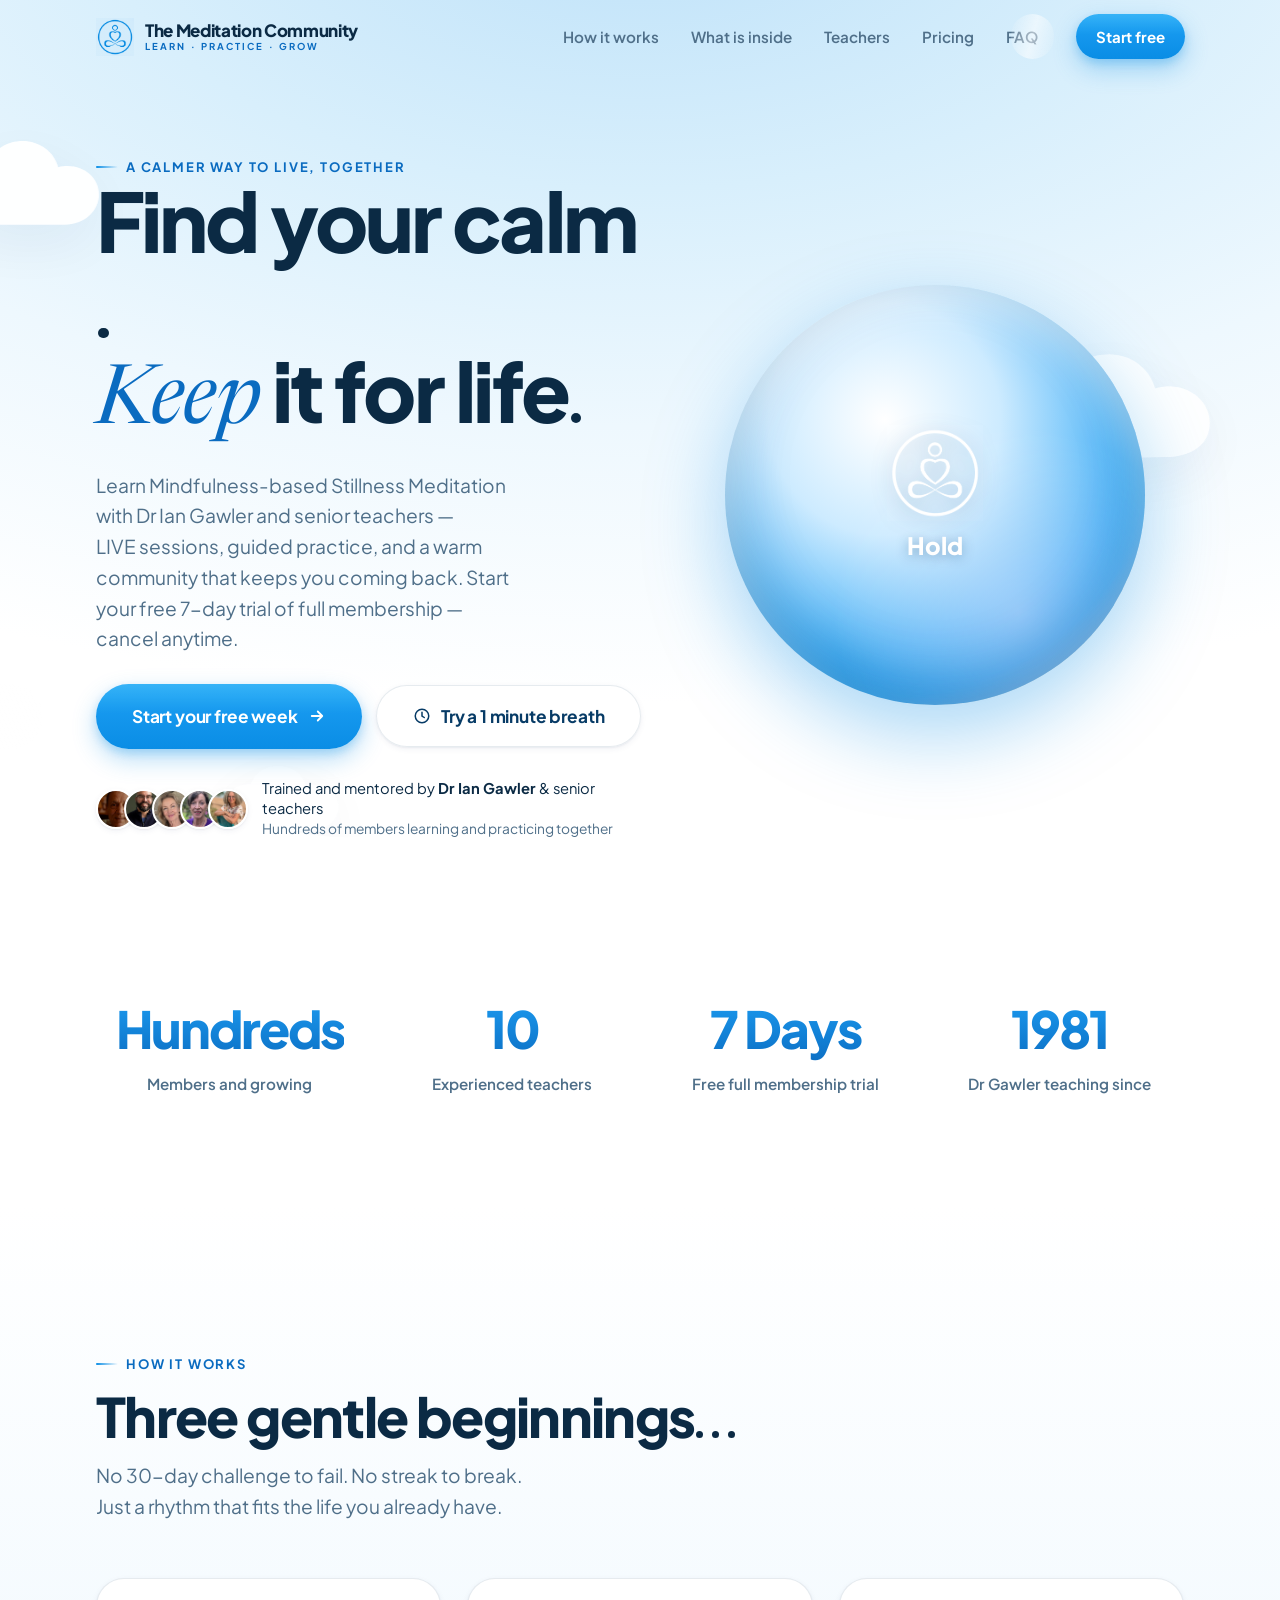
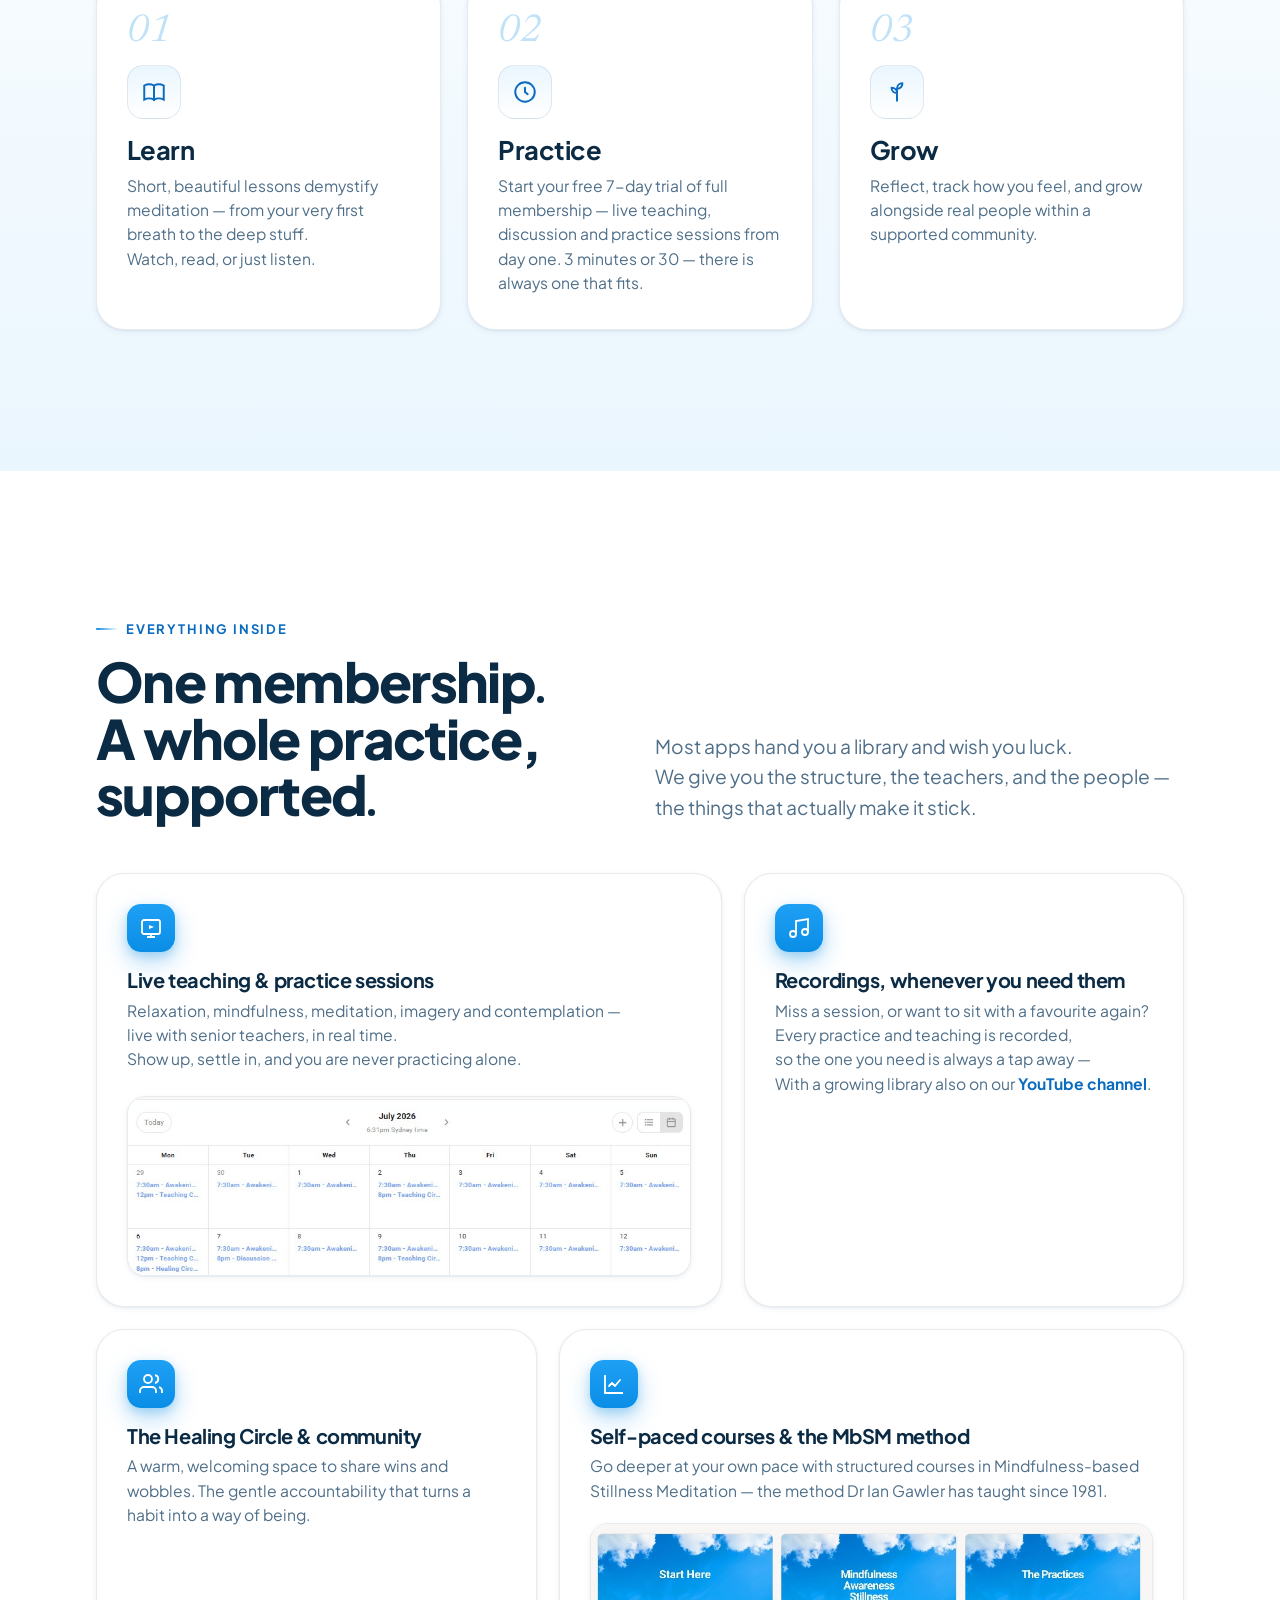
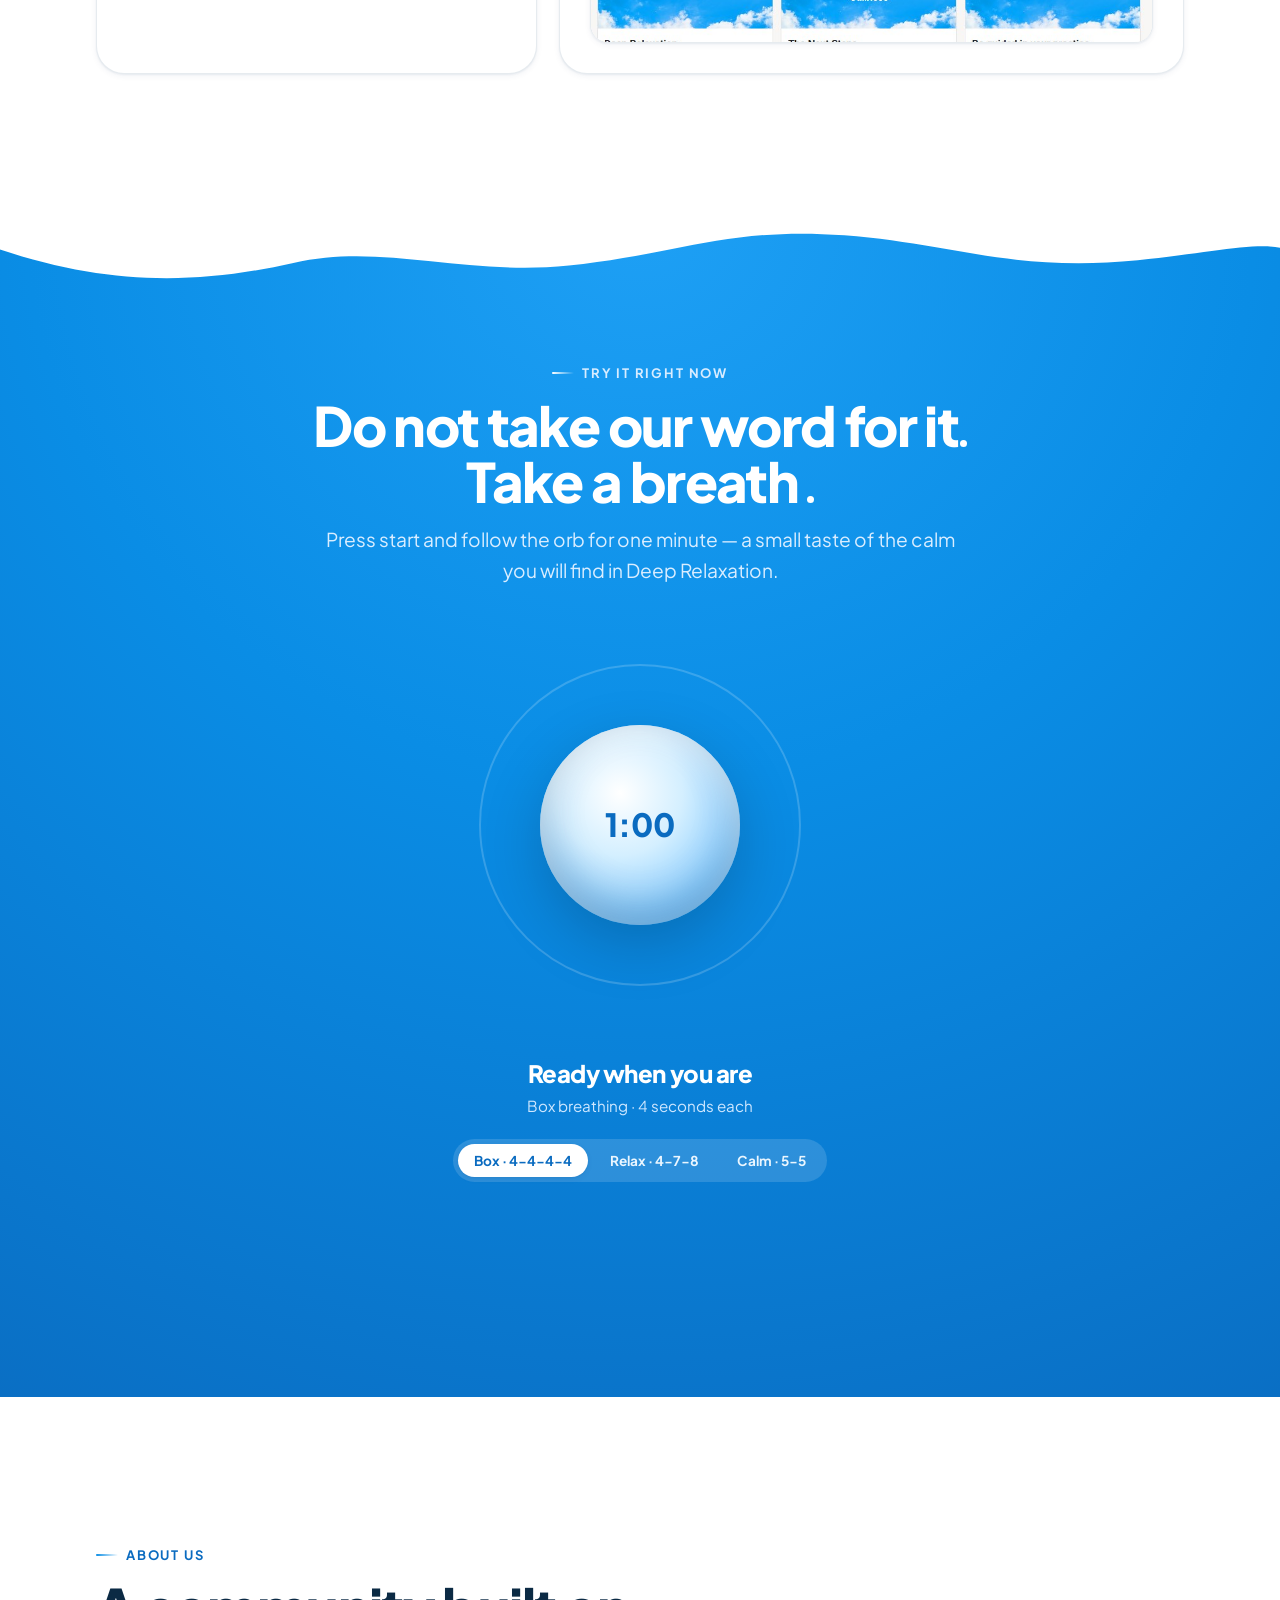
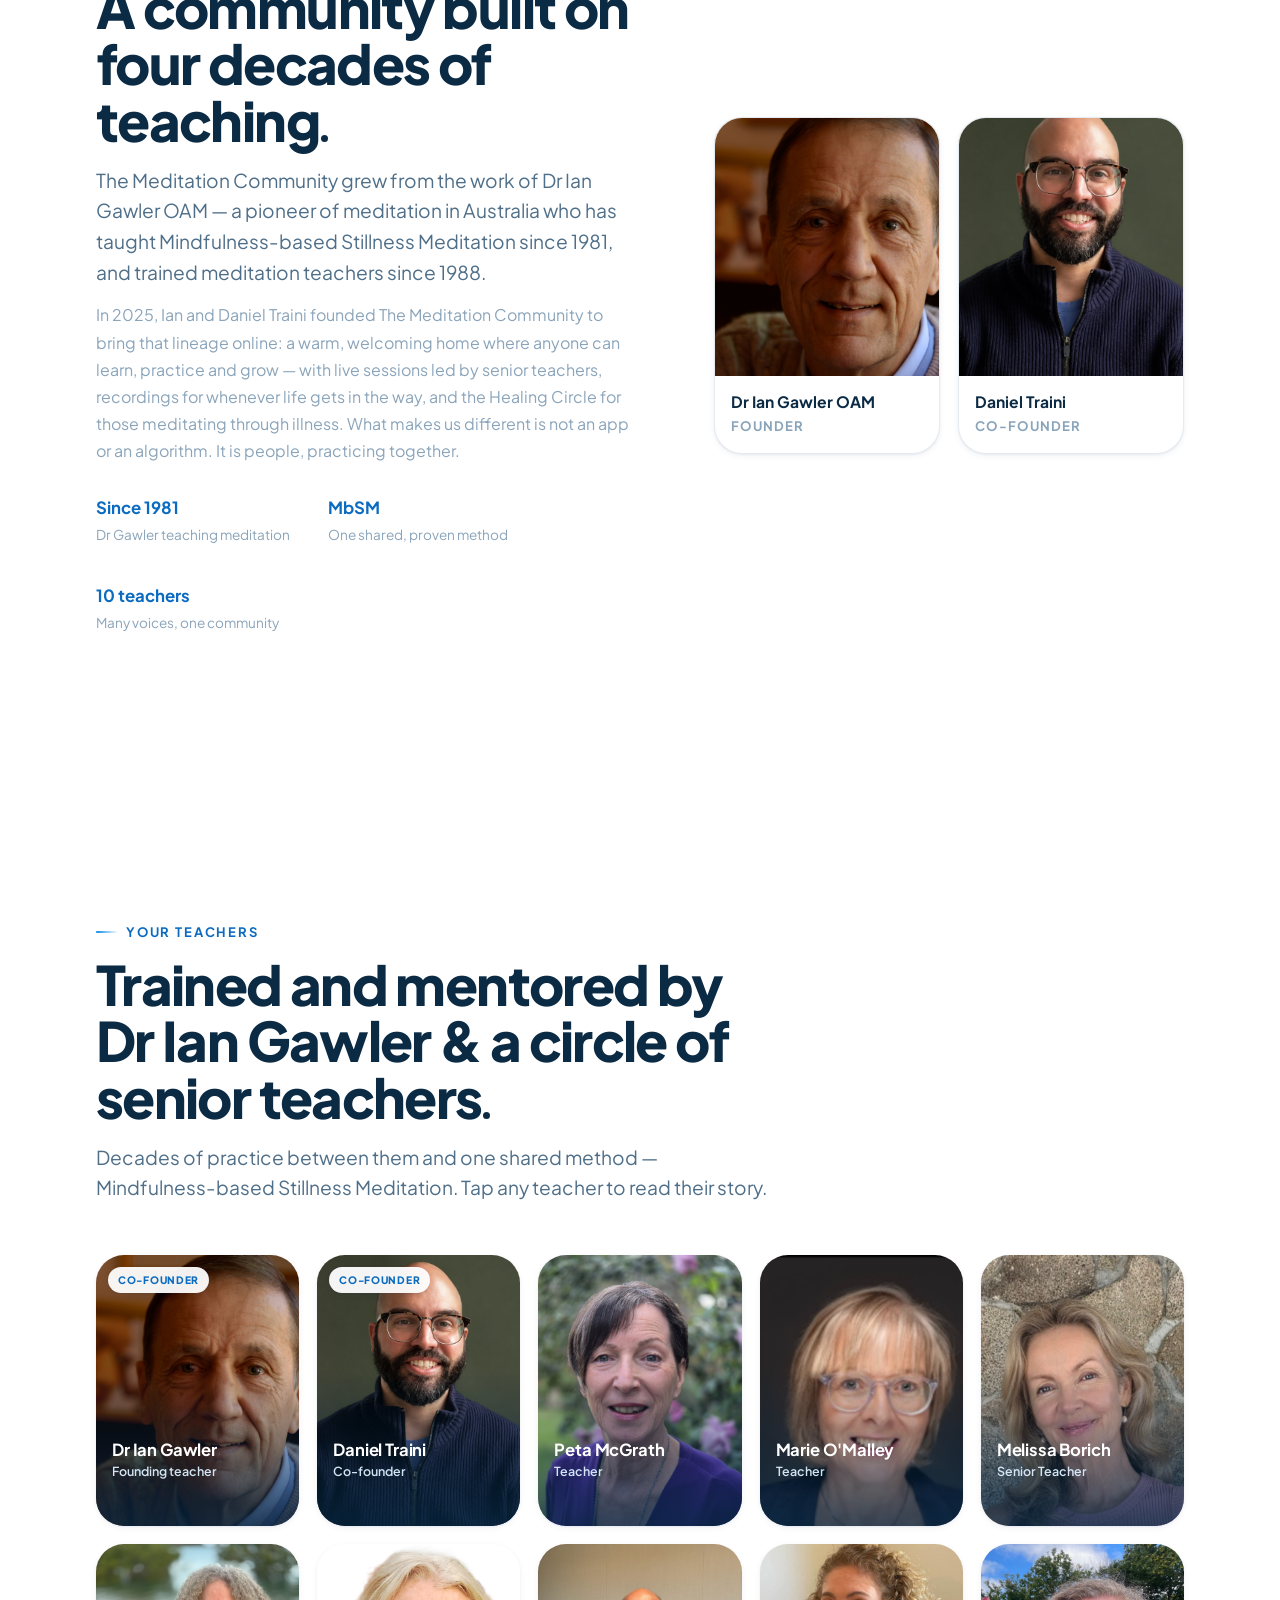
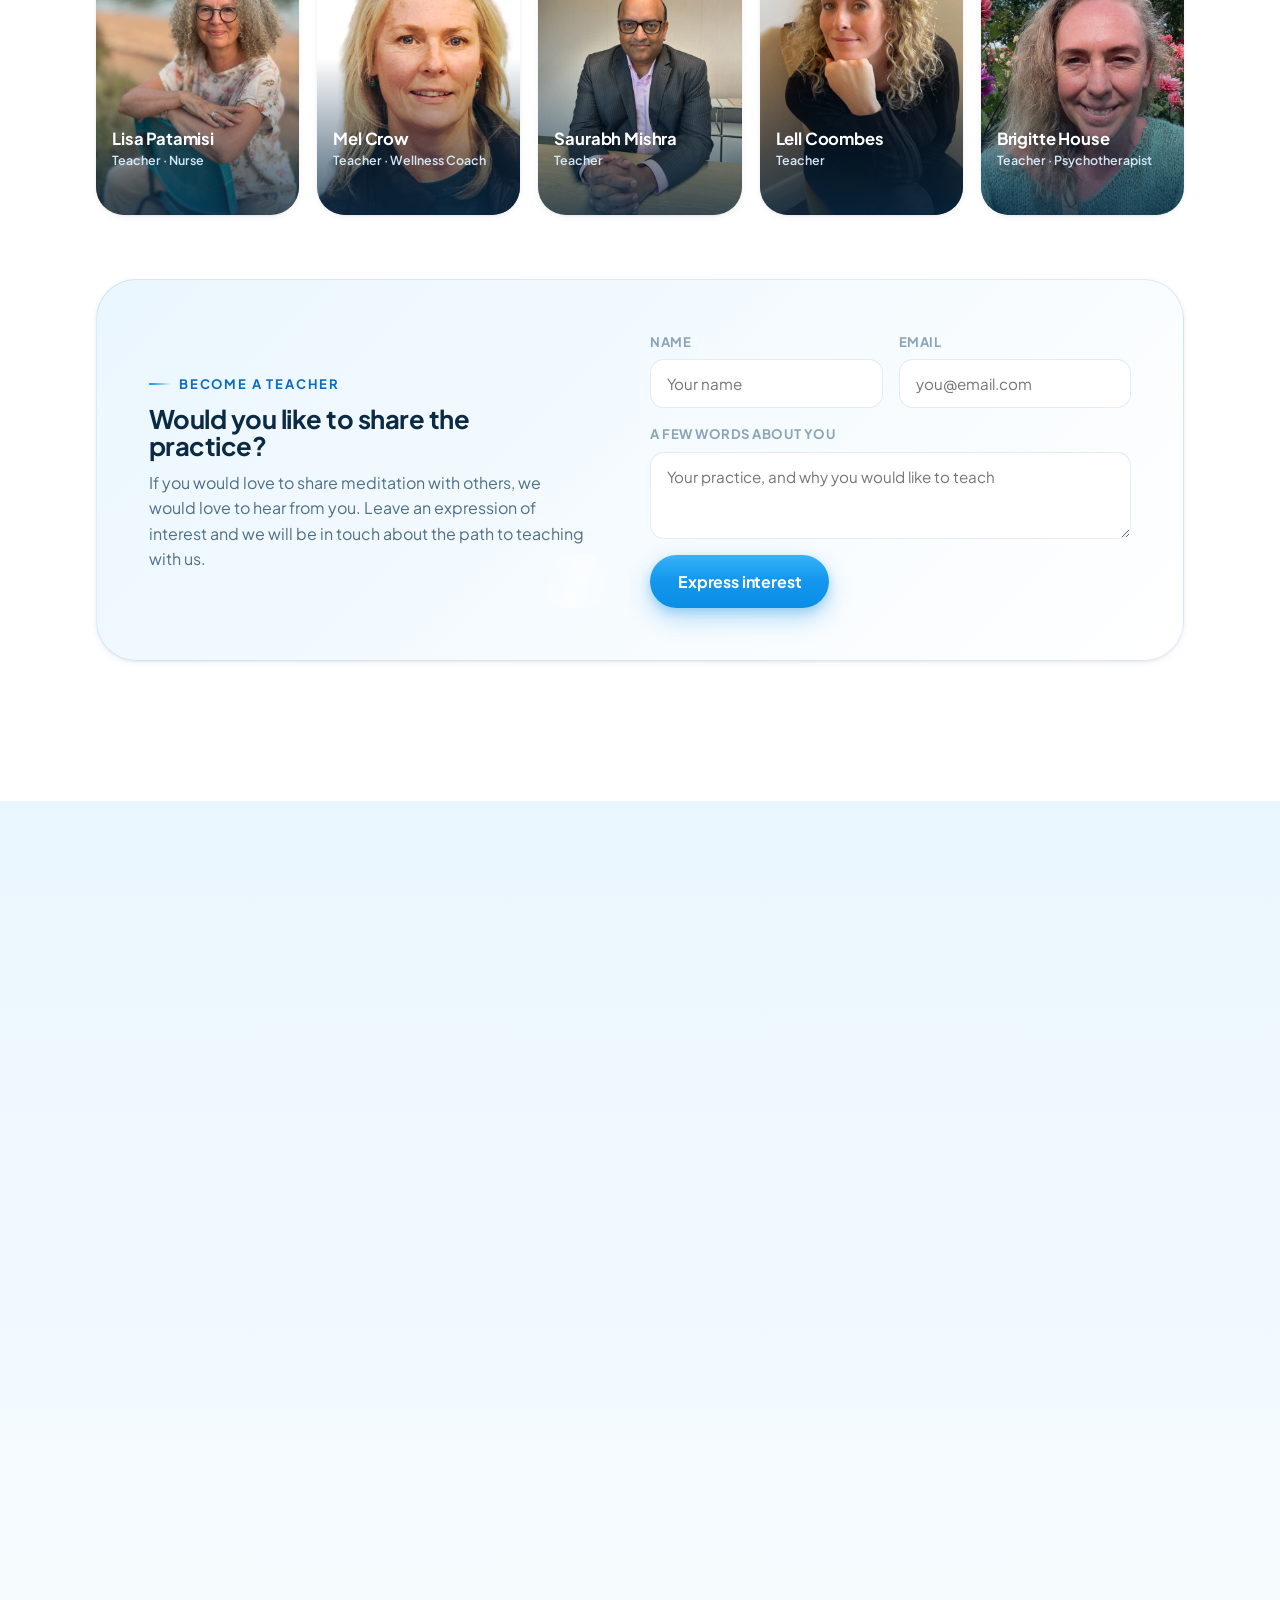
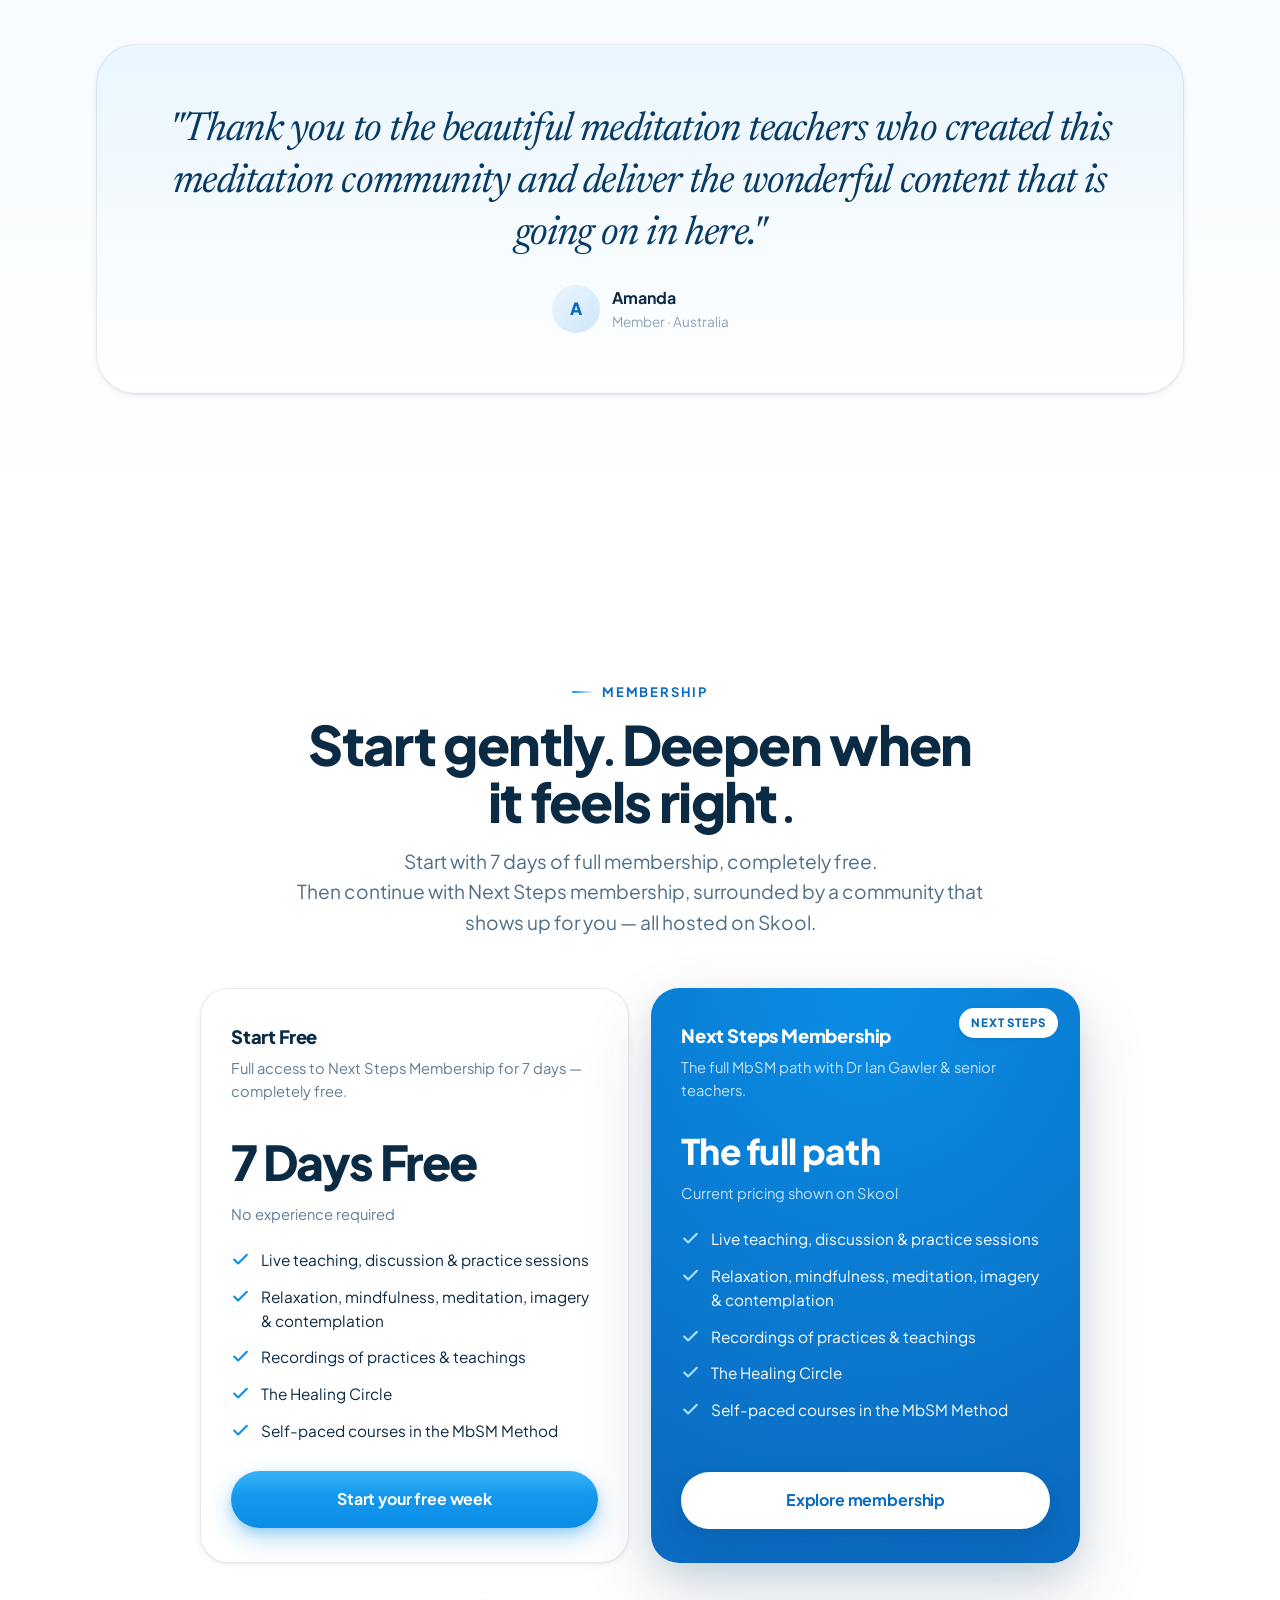
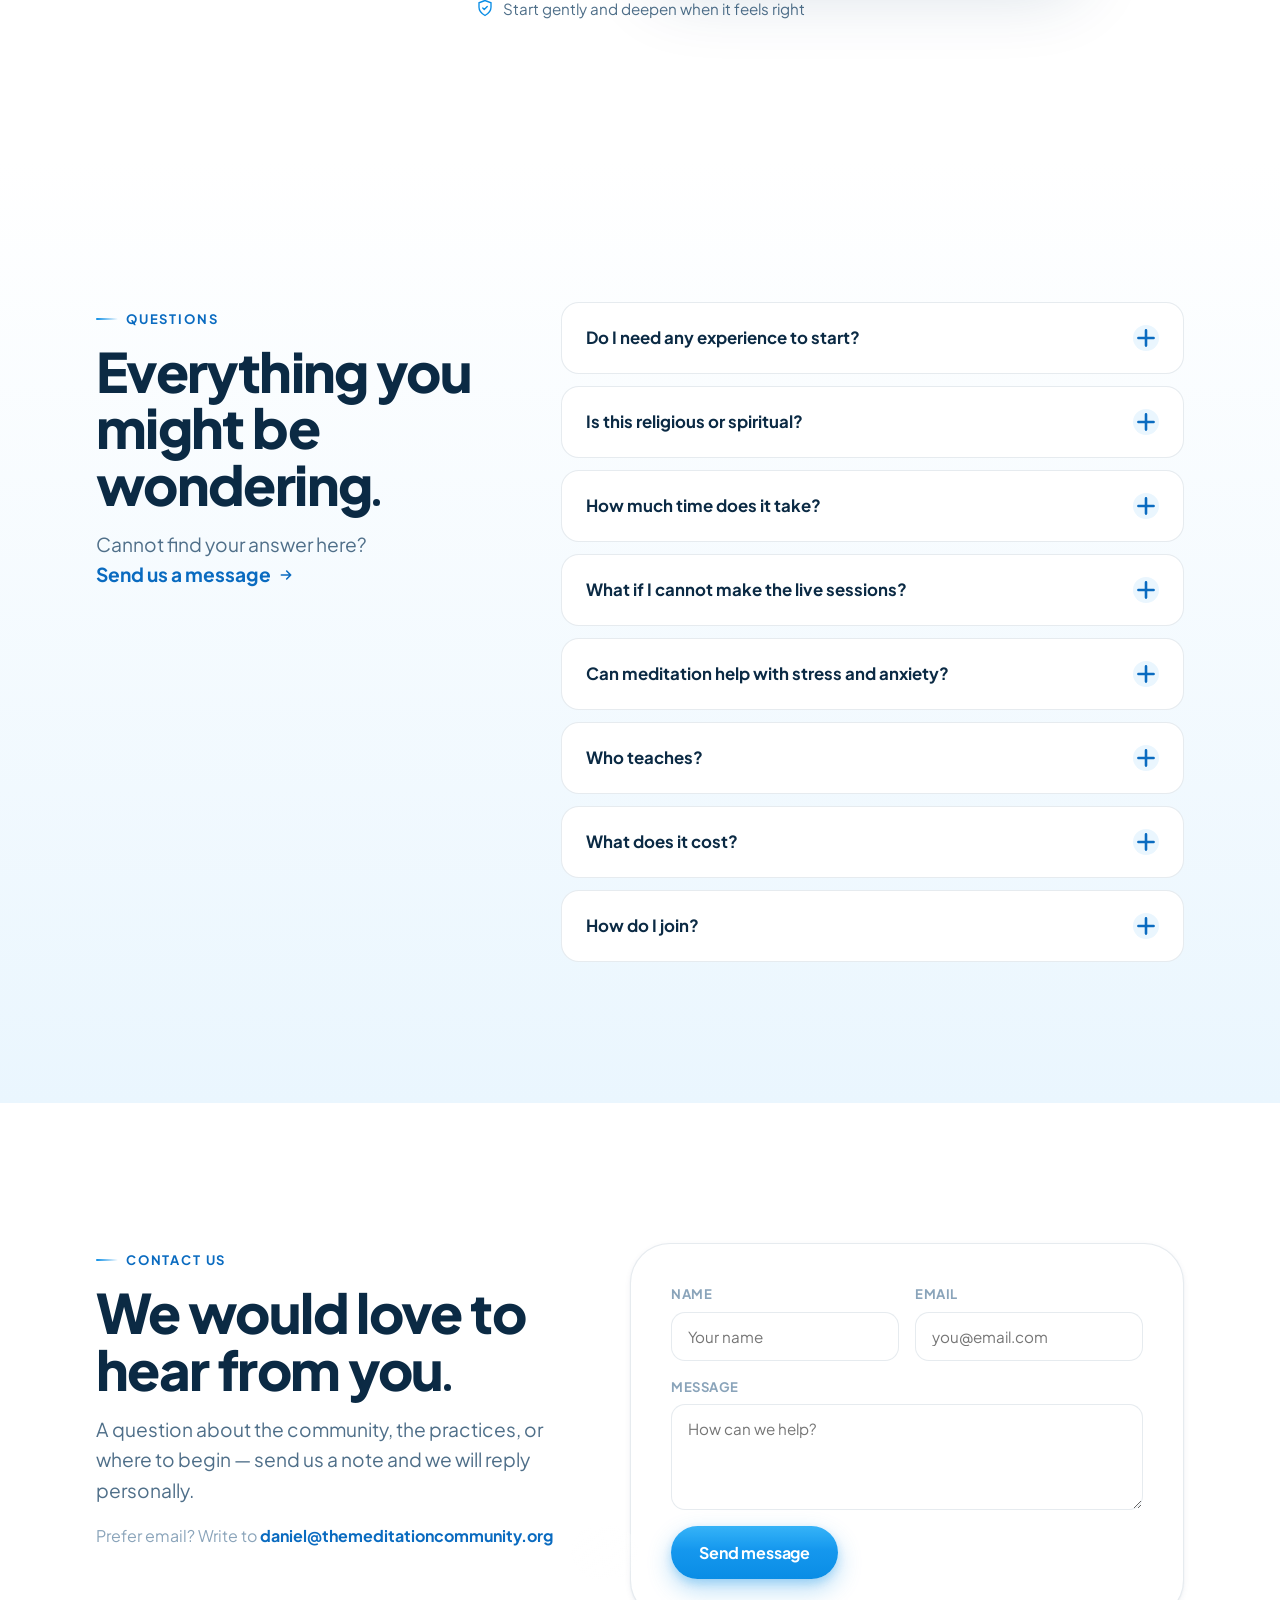
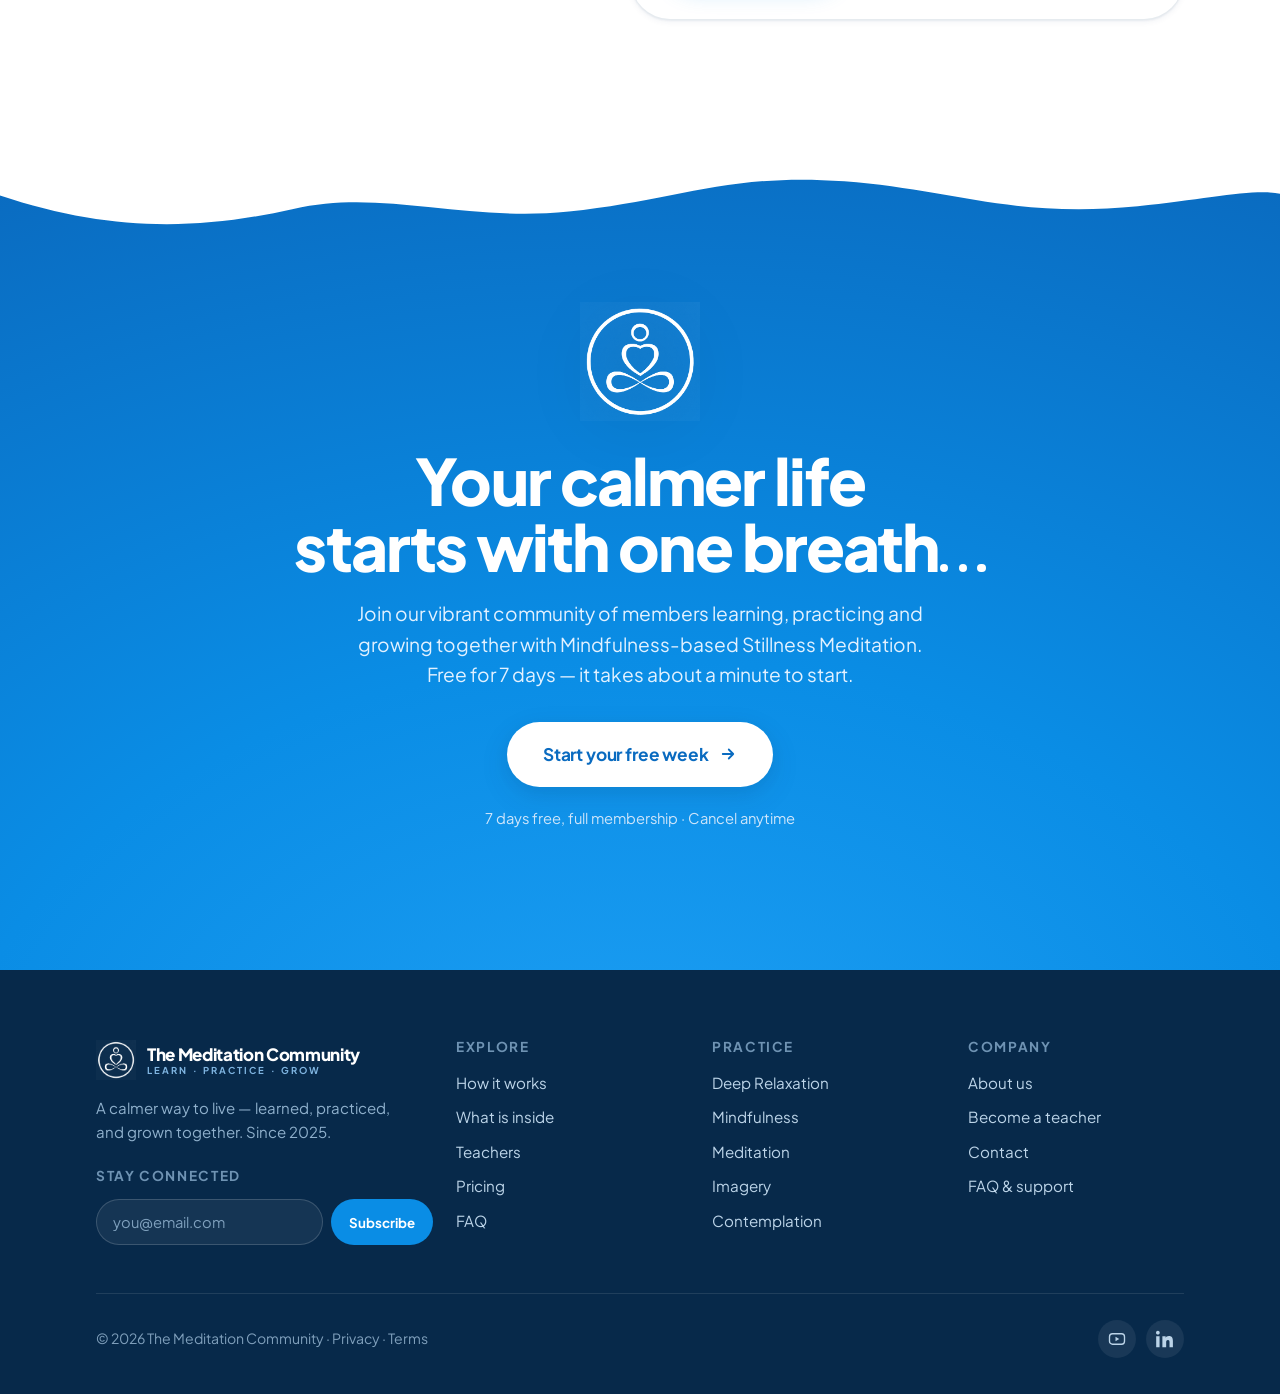
==== commit 0aaa0308: "Fix YouTube URL, pricing card feature parity, and paragraph breaks - Correct YouTube channel URL (fo" ====
--- a/index.html
+++ b/index.html
@@ -159,7 +159,7 @@
       <article class="fcard span-5 reveal d1">
         <div class="fic"><svg viewBox="0 0 24 24" fill="none" stroke="currentColor" stroke-width="1.8"><path d="M9 18V5l12-2v13" /><circle cx="6" cy="18" r="3"/><circle cx="18" cy="16" r="3"/></svg></div>
         <h3>Recordings, whenever you need them</h3>
-        <p>Miss a session, or want to sit with a favourite again? Every practice and teaching is recorded,<br />so the one you need is always a tap away — with a growing library also on our <a href="https://www.youtube.com/@iangawler7831" target="_blank" rel="noopener" class="link-arrow" style="display:inline">YouTube channel</a>.</p>
+        <p>Miss a session, or want to sit with a favourite again? Every practice and teaching is recorded,<br />so the one you need is always a tap away —<br />With a growing library also on our <a href="https://www.youtube.com/@the.meditation.community" target="_blank" rel="noopener" class="link-arrow" style="display:inline">YouTube channel</a>.</p>
       </article>
 
       <article class="fcard span-5 reveal d1">
@@ -412,7 +412,7 @@
     <div style="text-align:center; max-width:700px; margin:0 auto">
       <span class="eyebrow reveal">Membership</span>
       <h2 class="h2 reveal d1" style="margin-top:14px">Start gently<span class="full-stop"></span> Deepen when it feels right<span class="full-stop"></span></h2>
-      <p class="lead reveal d2" style="margin-top:16px">Start with 7 days of full membership, completely free. Then continue with Next Steps membership, supported by a like-minded community — all hosted on Skool.</p>
+      <p class="lead reveal d2" style="margin-top:16px">Start with 7 days of full membership, completely free.<br />Then continue with Next Steps membership, surrounded by a community that shows up for you — all hosted on Skool.</p>
     </div>
 
     <div class="plans two" id="plans">
@@ -424,6 +424,7 @@
         <div class="pdesc" style="margin-top:0">No experience required</div>
         <ul>
           <li><svg viewBox="0 0 24 24" fill="none" stroke="currentColor" stroke-width="2.6"><path d="M20 6 9 17l-5-5" stroke-linecap="round" stroke-linejoin="round"/></svg>Live teaching, discussion &amp; practice sessions</li>
+          <li><svg viewBox="0 0 24 24" fill="none" stroke="currentColor" stroke-width="2.6"><path d="M20 6 9 17l-5-5" stroke-linecap="round" stroke-linejoin="round"/></svg>Relaxation, mindfulness, meditation, imagery &amp; contemplation</li>
           <li><svg viewBox="0 0 24 24" fill="none" stroke="currentColor" stroke-width="2.6"><path d="M20 6 9 17l-5-5" stroke-linecap="round" stroke-linejoin="round"/></svg>Recordings of practices &amp; teachings</li>
           <li><svg viewBox="0 0 24 24" fill="none" stroke="currentColor" stroke-width="2.6"><path d="M20 6 9 17l-5-5" stroke-linecap="round" stroke-linejoin="round"/></svg>The Healing Circle</li>
           <li><svg viewBox="0 0 24 24" fill="none" stroke="currentColor" stroke-width="2.6"><path d="M20 6 9 17l-5-5" stroke-linecap="round" stroke-linejoin="round"/></svg>Self-paced courses in the MbSM Method</li>
@@ -589,7 +590,7 @@
     <div class="footer-bottom">
       <div>© 2026 The Meditation Community · Privacy · Terms</div>
       <div class="footer-social">
-        <a href="https://www.youtube.com/@iangawler7831" target="_blank" rel="noopener" aria-label="YouTube"><svg viewBox="0 0 24 24" fill="none" stroke="currentColor" stroke-width="1.8"><rect x="2" y="5" width="20" height="14" rx="4"/><path d="M10 9l5 3-5 3z" fill="currentColor" stroke="none"/></svg></a>
+        <a href="https://www.youtube.com/@the.meditation.community" target="_blank" rel="noopener" aria-label="YouTube"><svg viewBox="0 0 24 24" fill="none" stroke="currentColor" stroke-width="1.8"><rect x="2" y="5" width="20" height="14" rx="4"/><path d="M10 9l5 3-5 3z" fill="currentColor" stroke="none"/></svg></a>
         <a href="#" aria-label="LinkedIn"><svg viewBox="0 0 24 24" fill="currentColor" stroke="none"><path d="M4.98 3.5C4.98 4.88 3.87 6 2.5 6S0 4.88 0 3.5 1.12 1 2.5 1s2.48 1.12 2.48 2.5zM.25 8.25h4.5V23h-4.5zM8.5 8.25h4.31v2.02h.06c.6-1.14 2.07-2.34 4.26-2.34 4.56 0 5.4 3 5.4 6.9V23h-4.5v-6.27c0-1.5-.03-3.42-2.08-3.42-2.08 0-2.4 1.63-2.4 3.31V23H8.5z"/></svg></a>
       </div>
     </div>
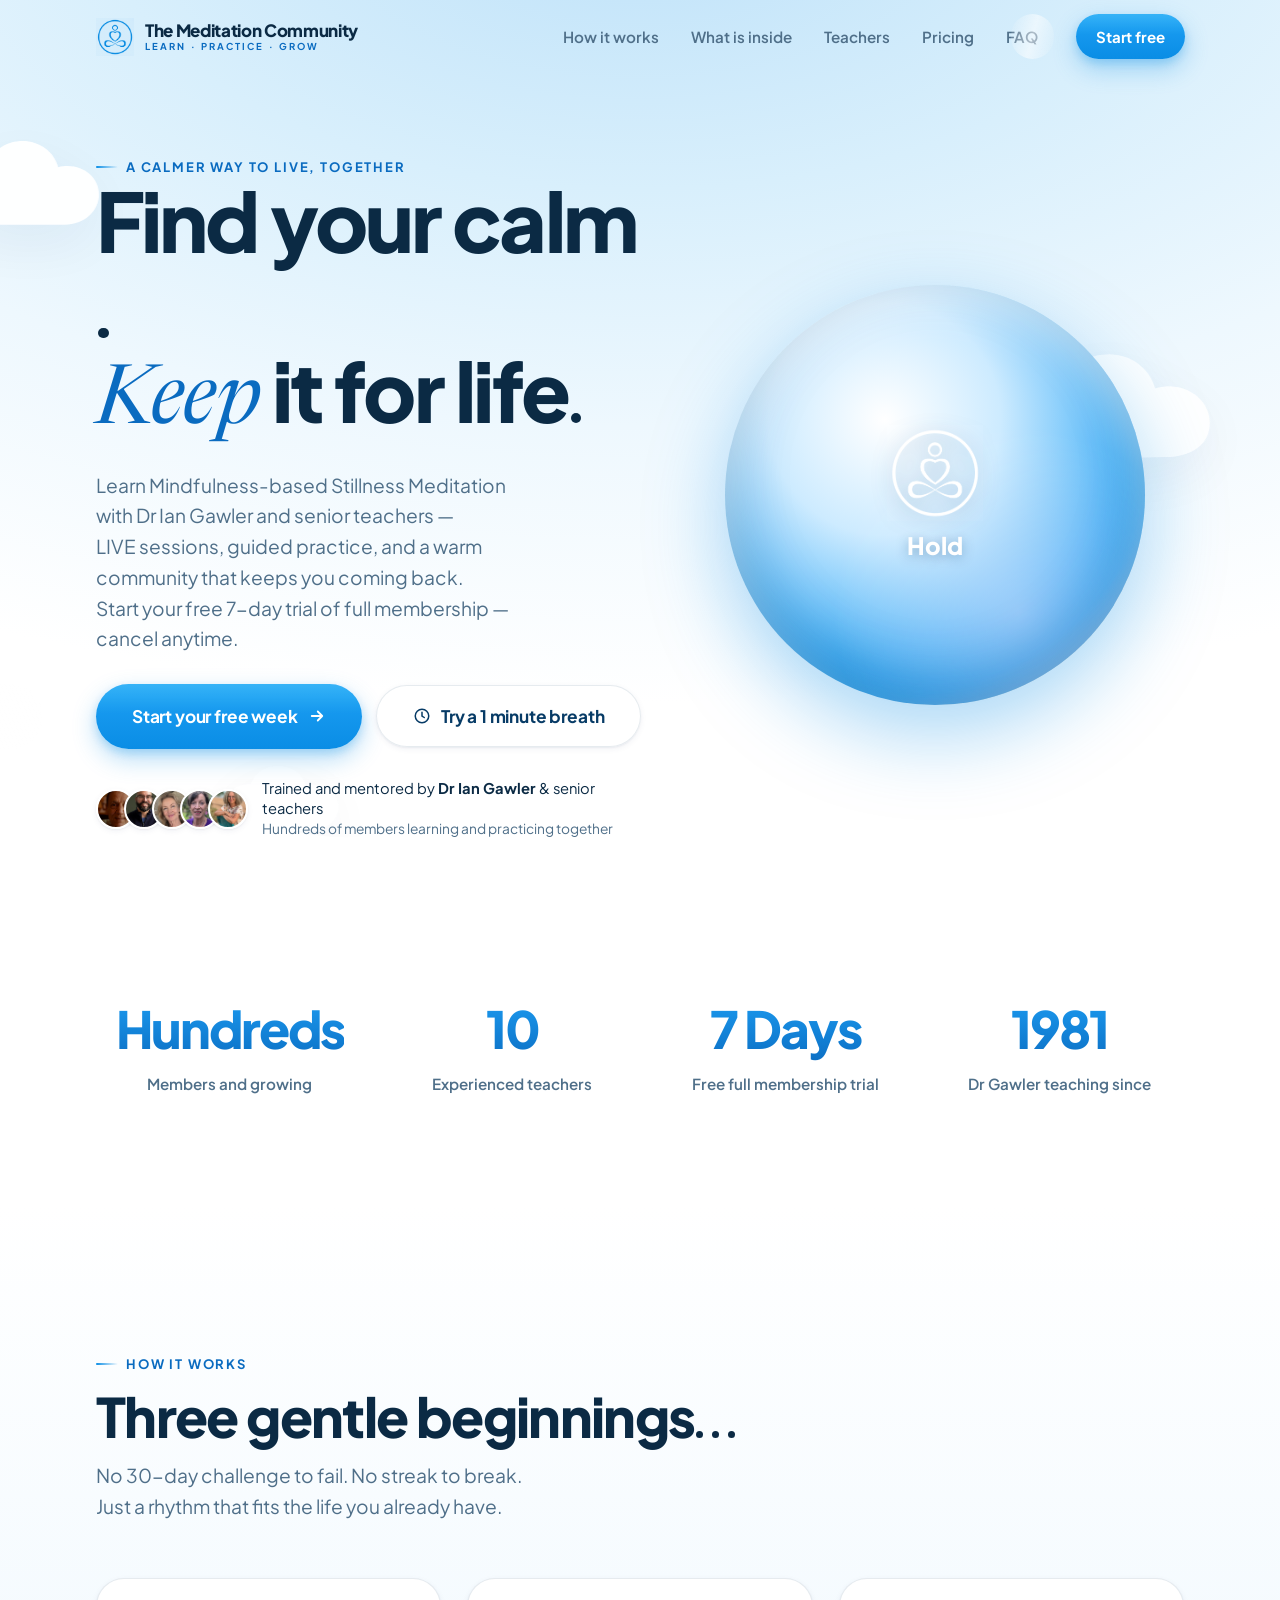
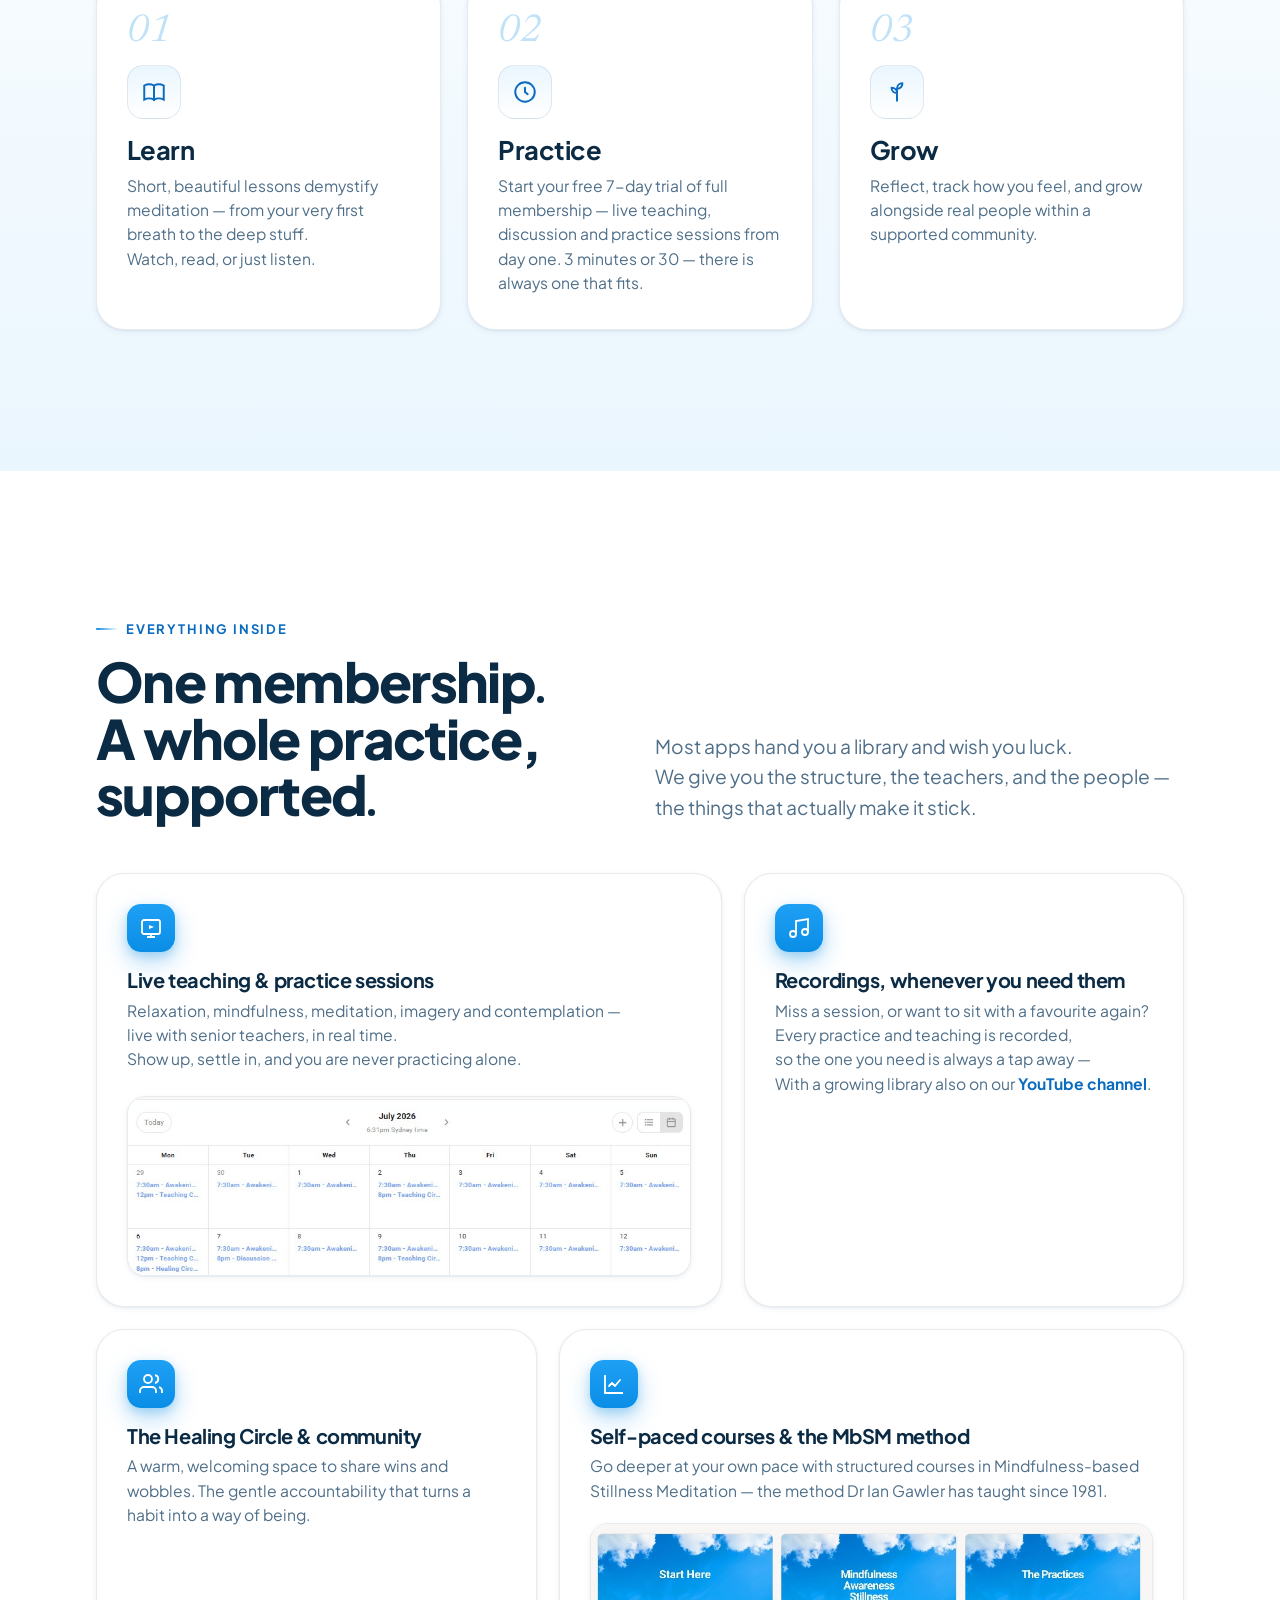
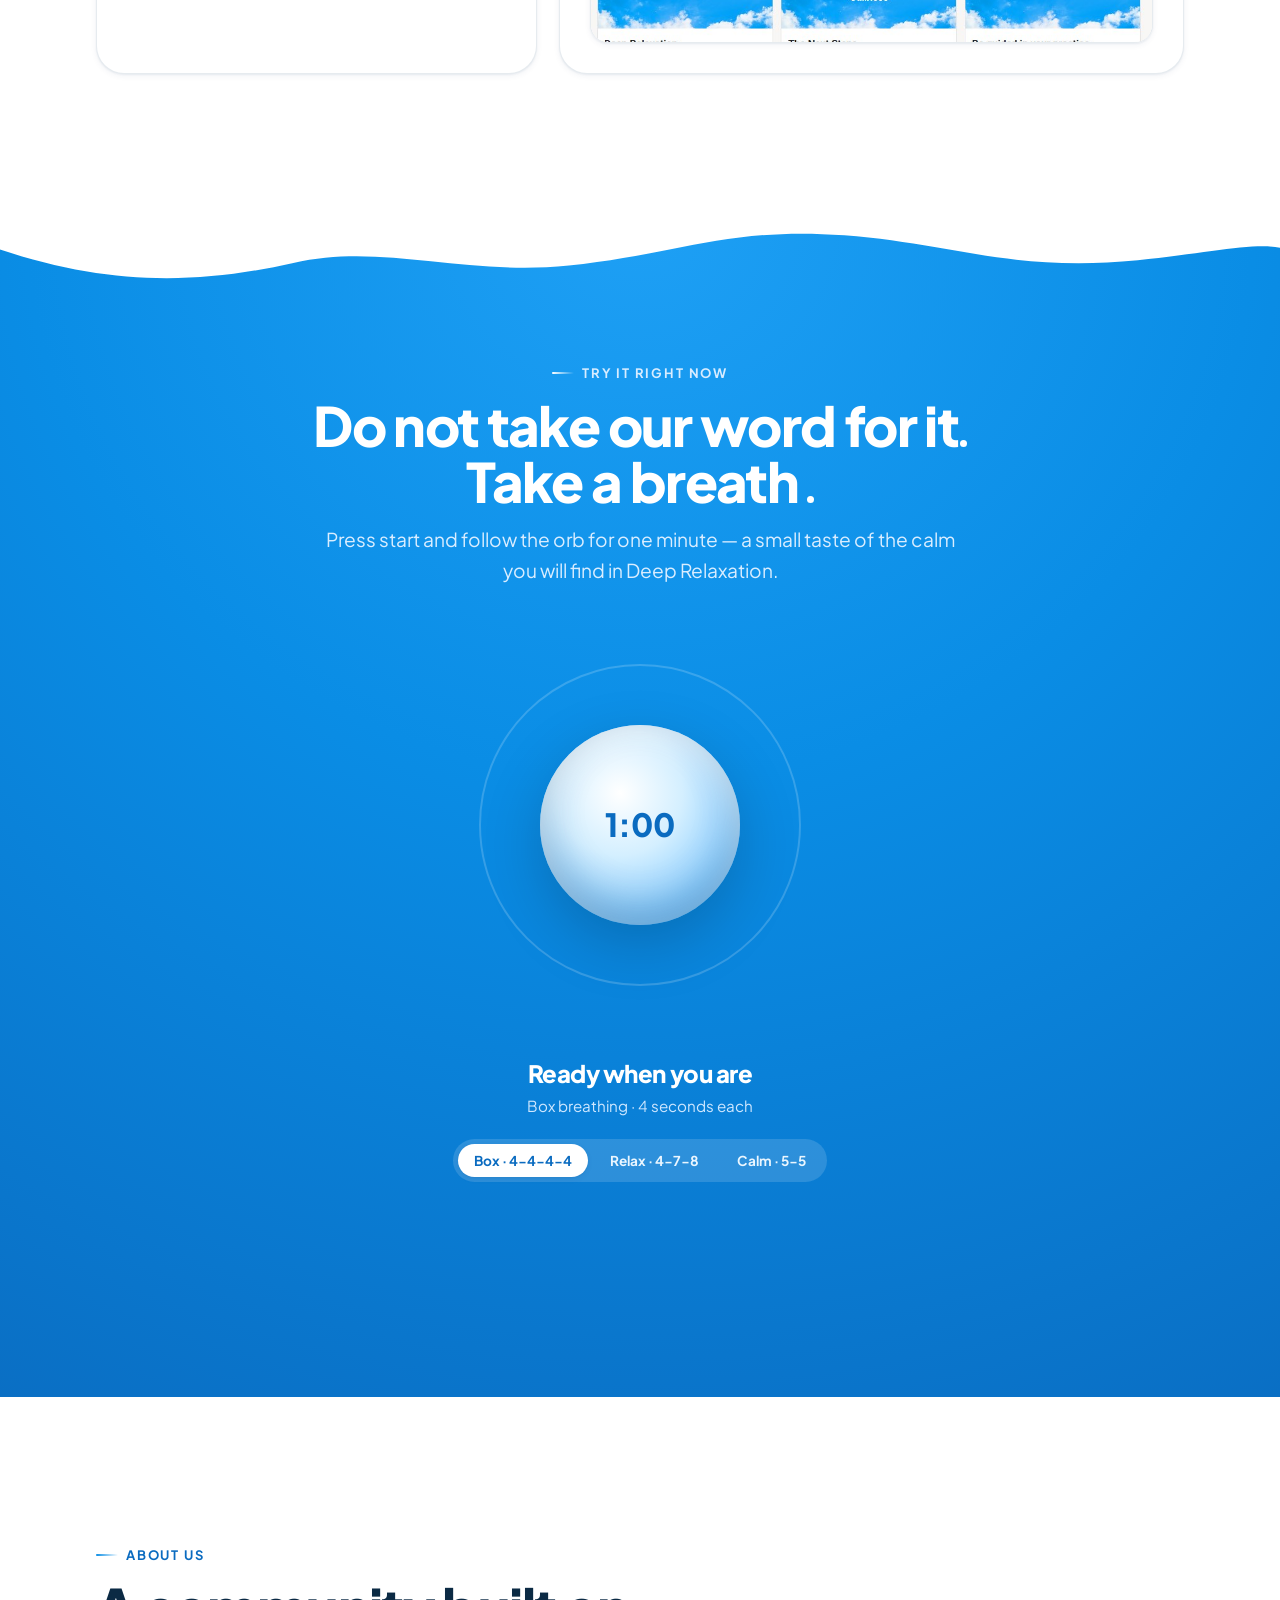
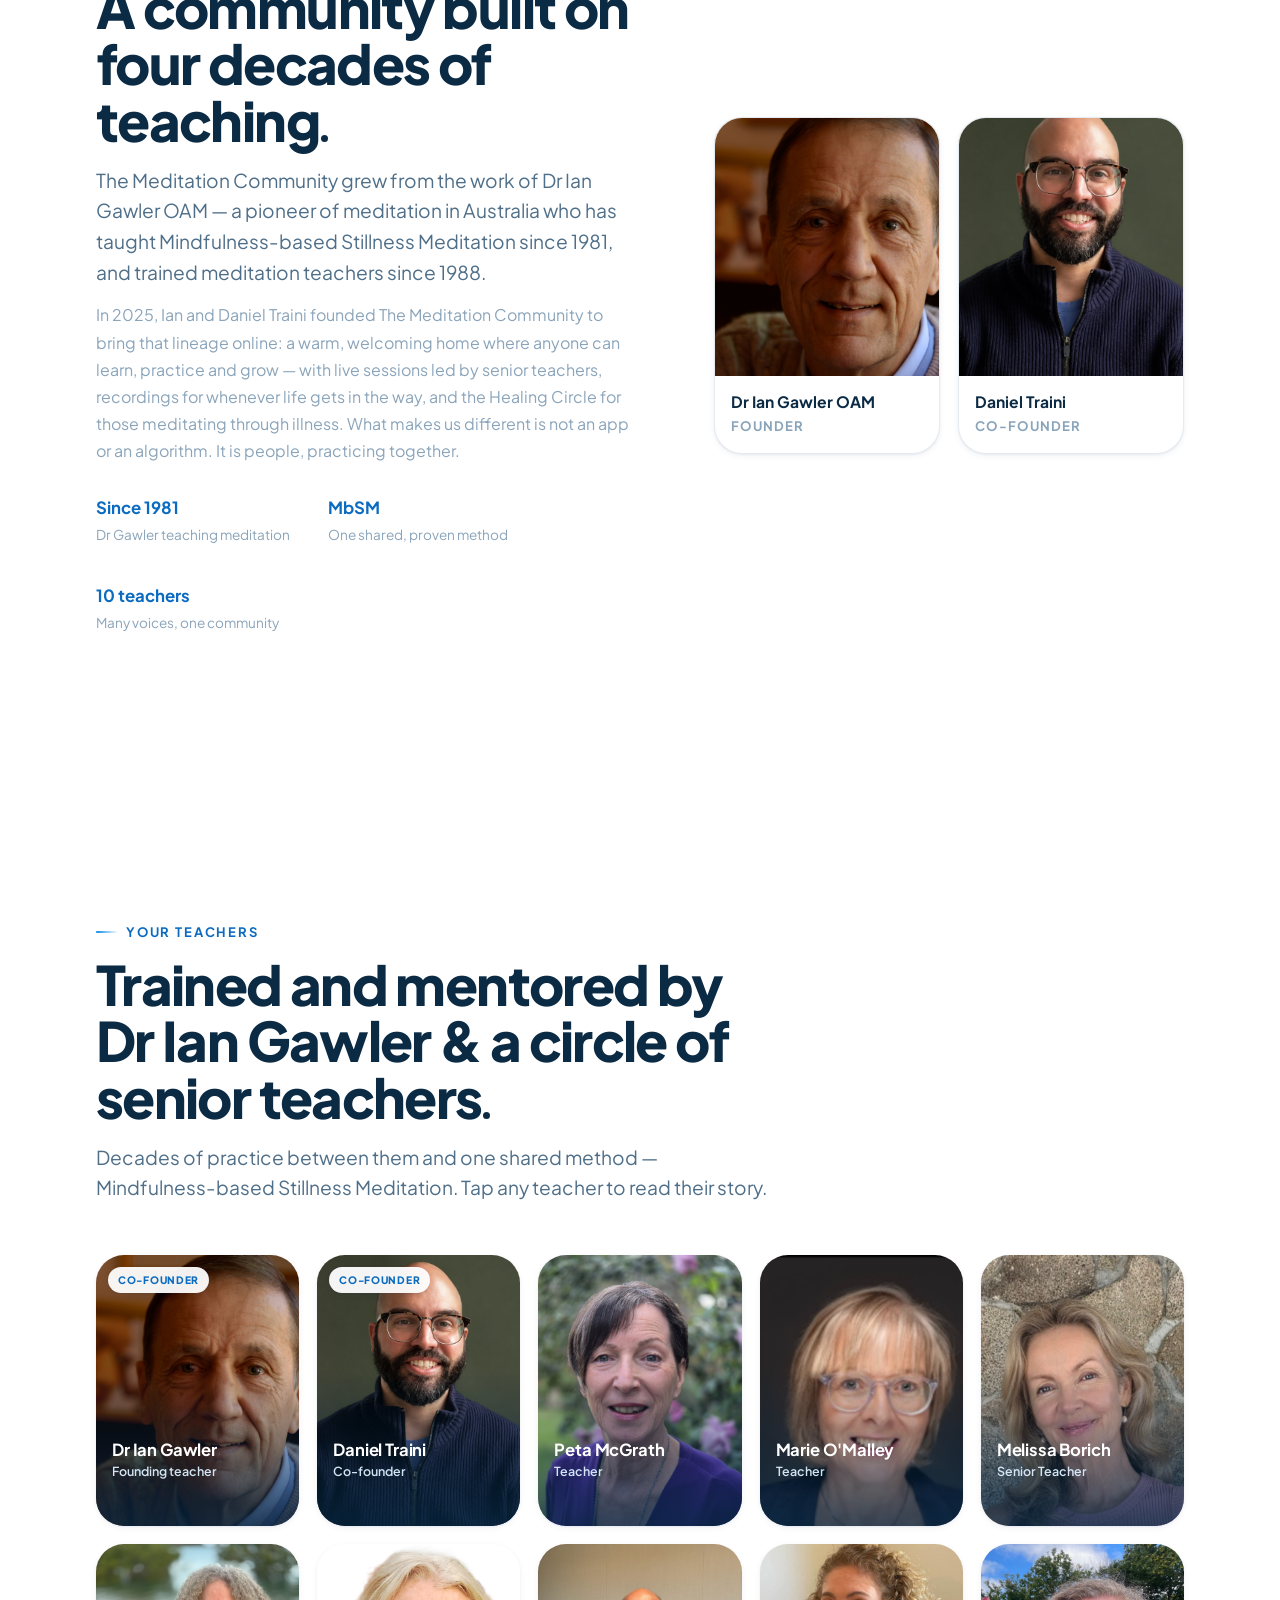
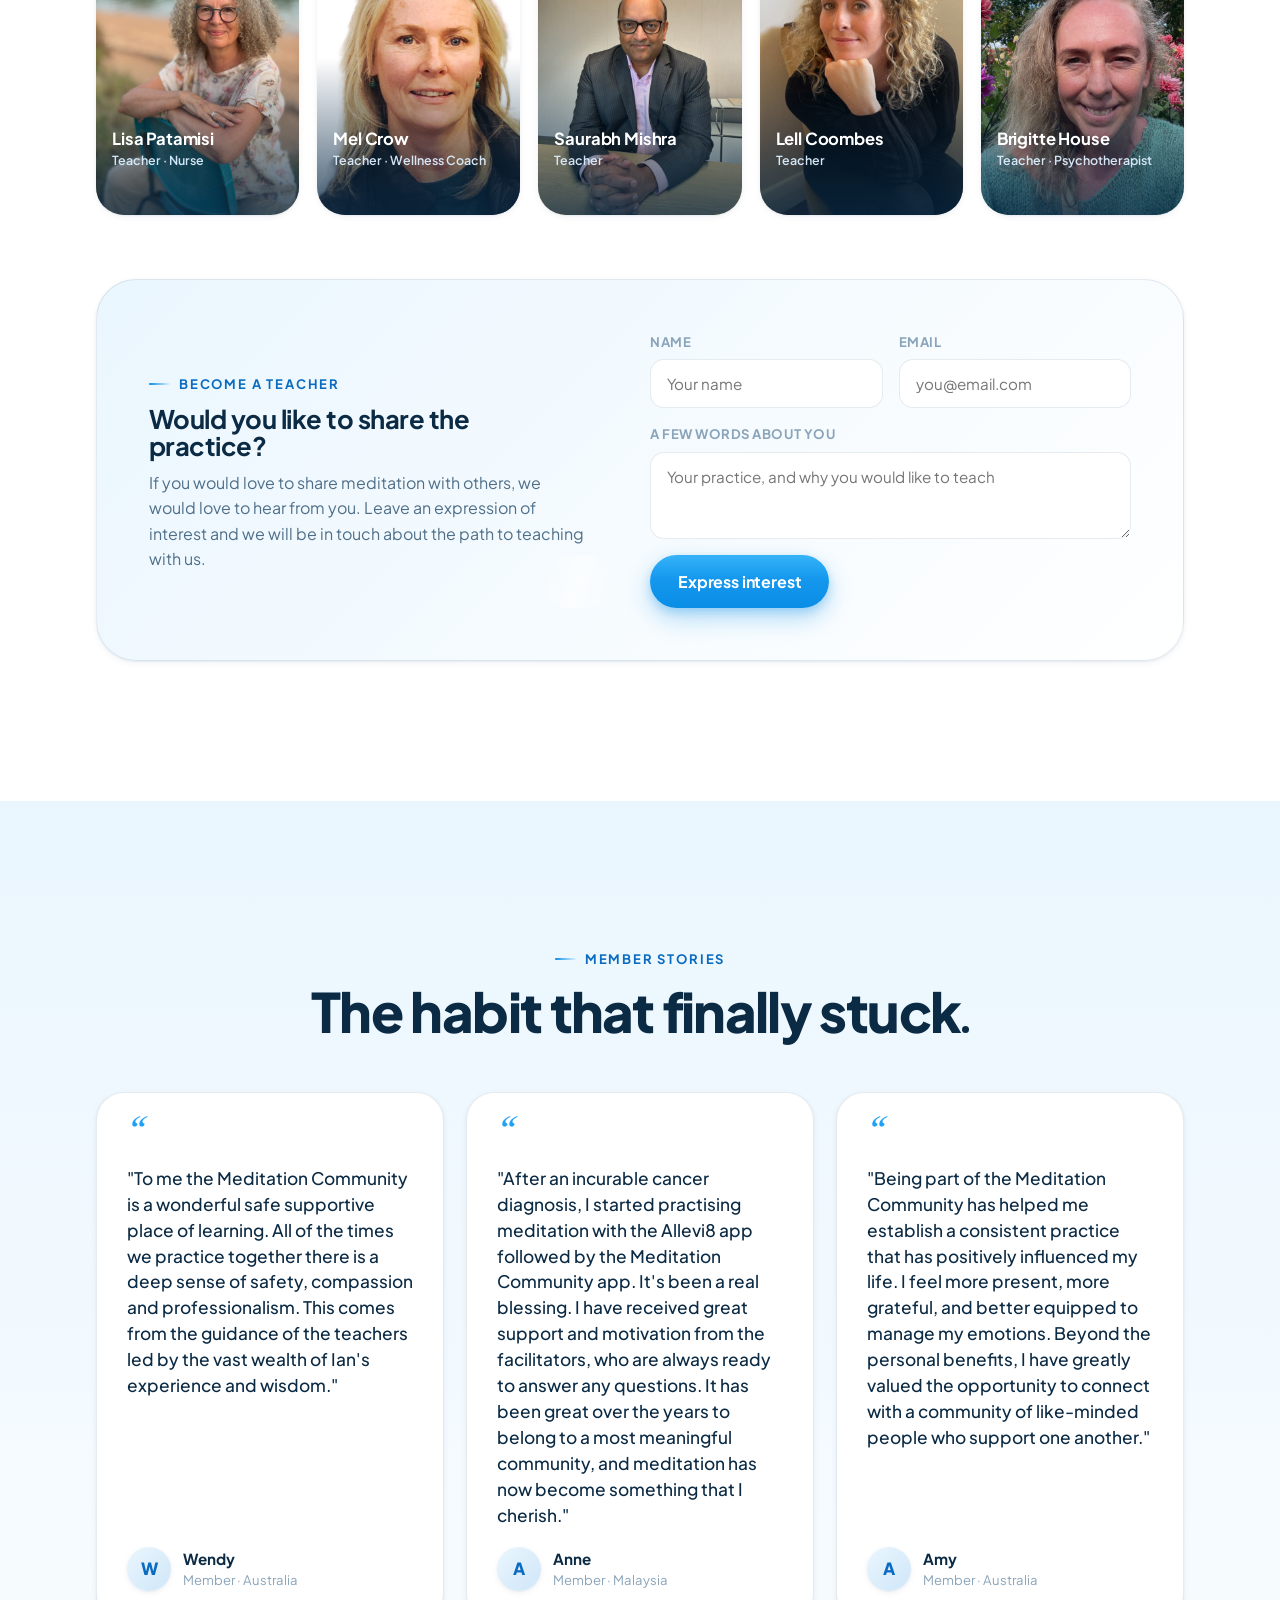
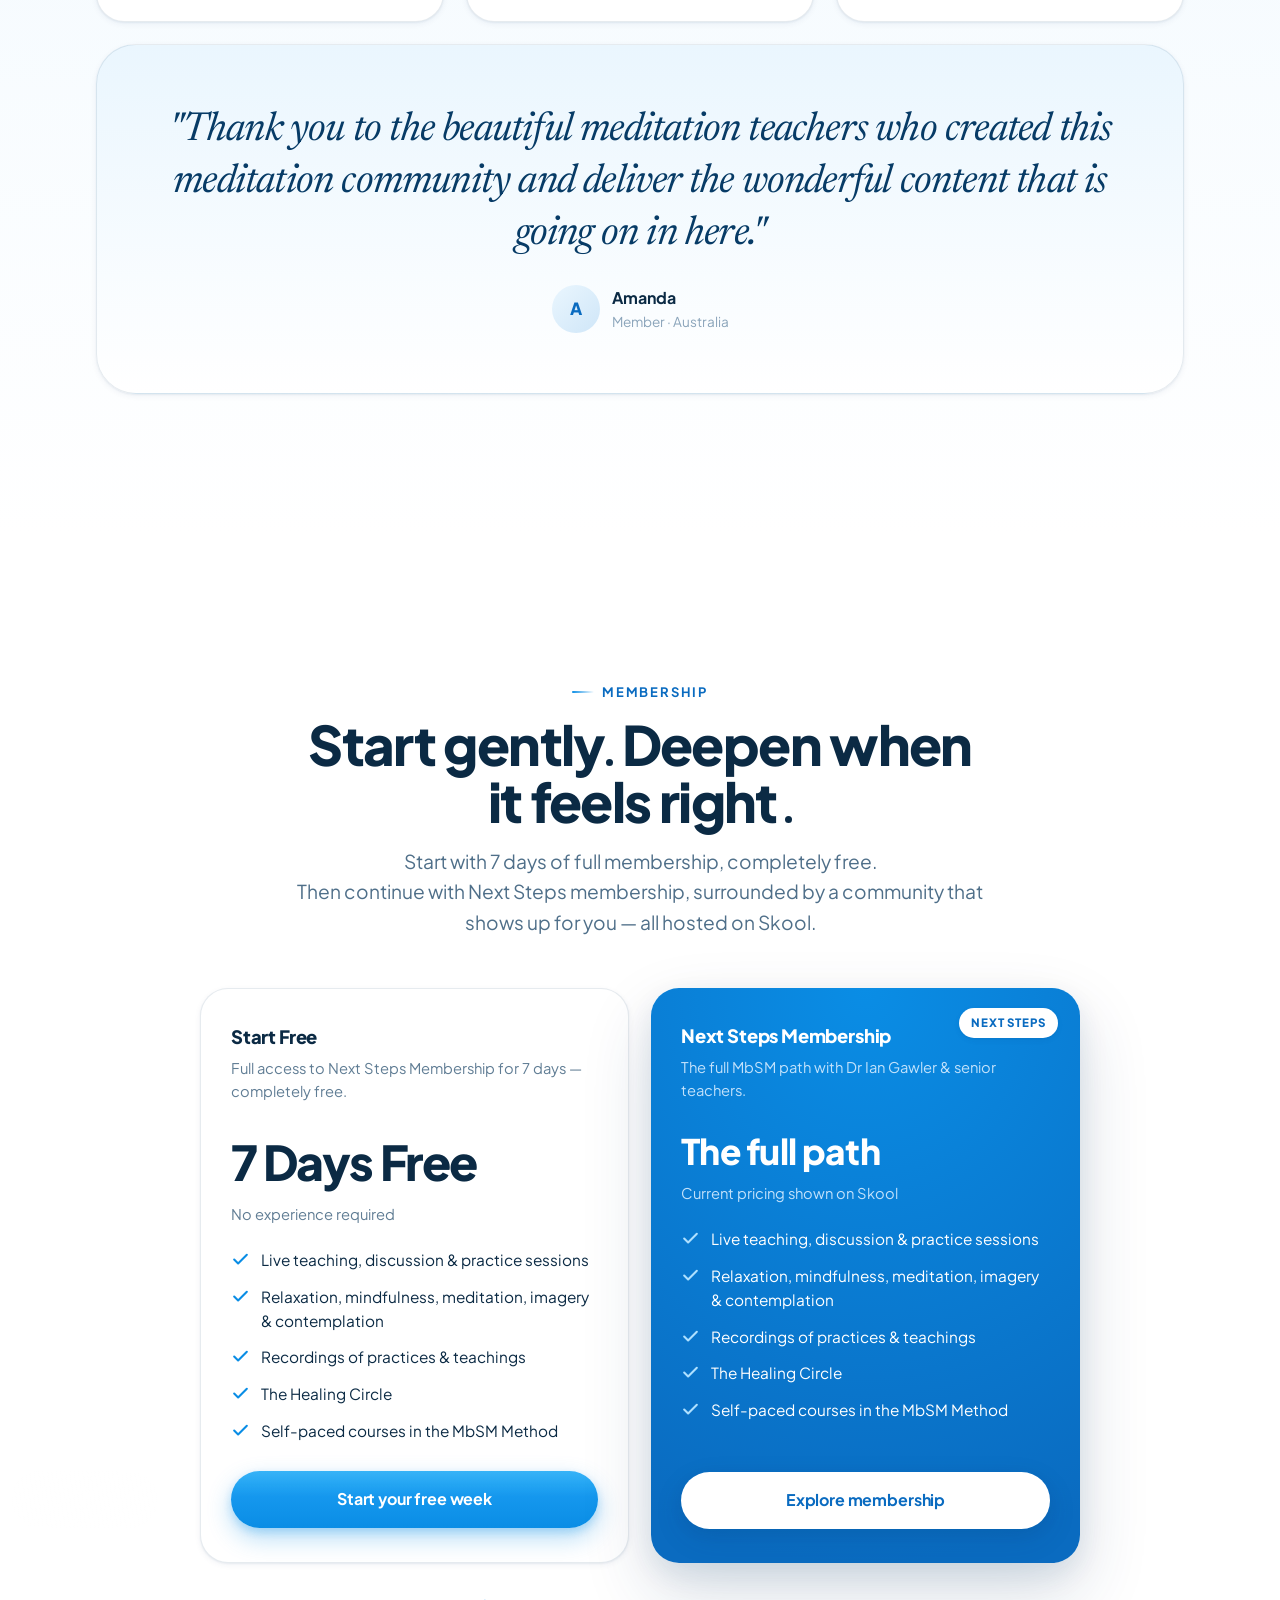
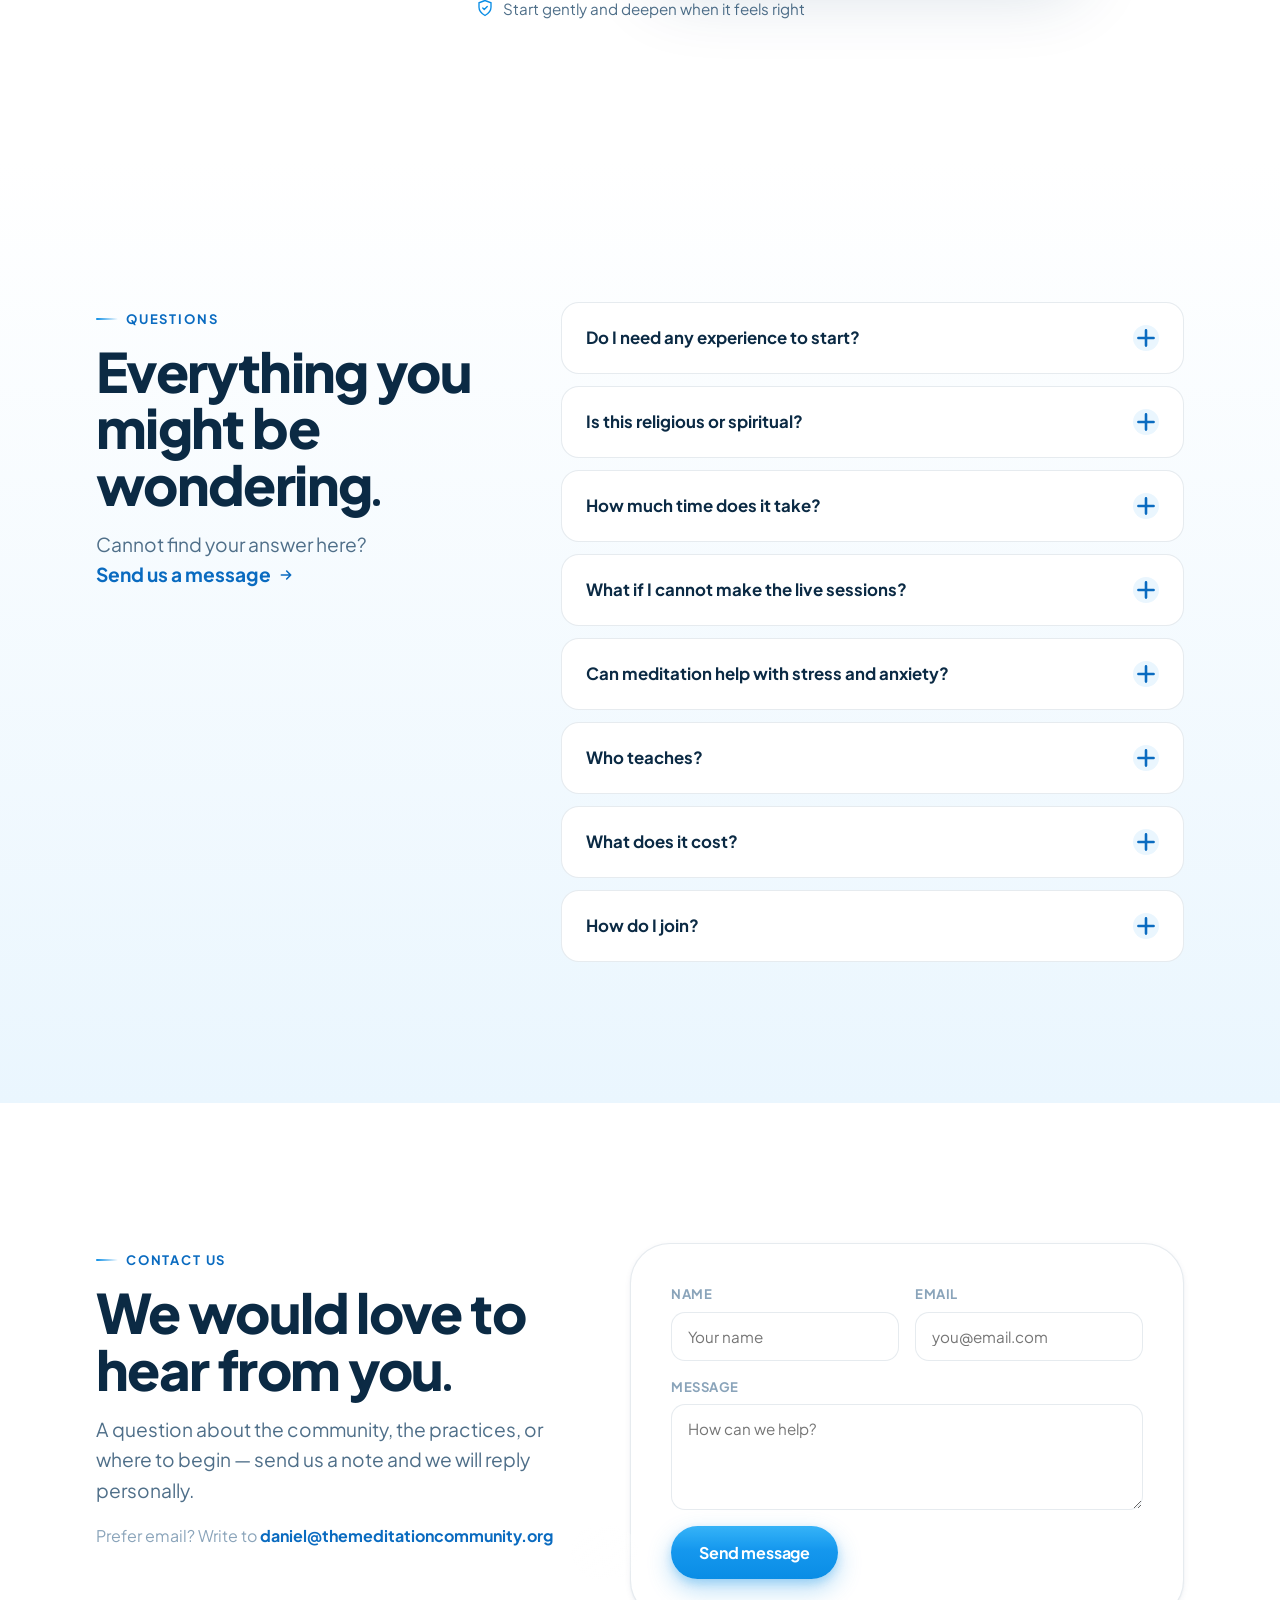
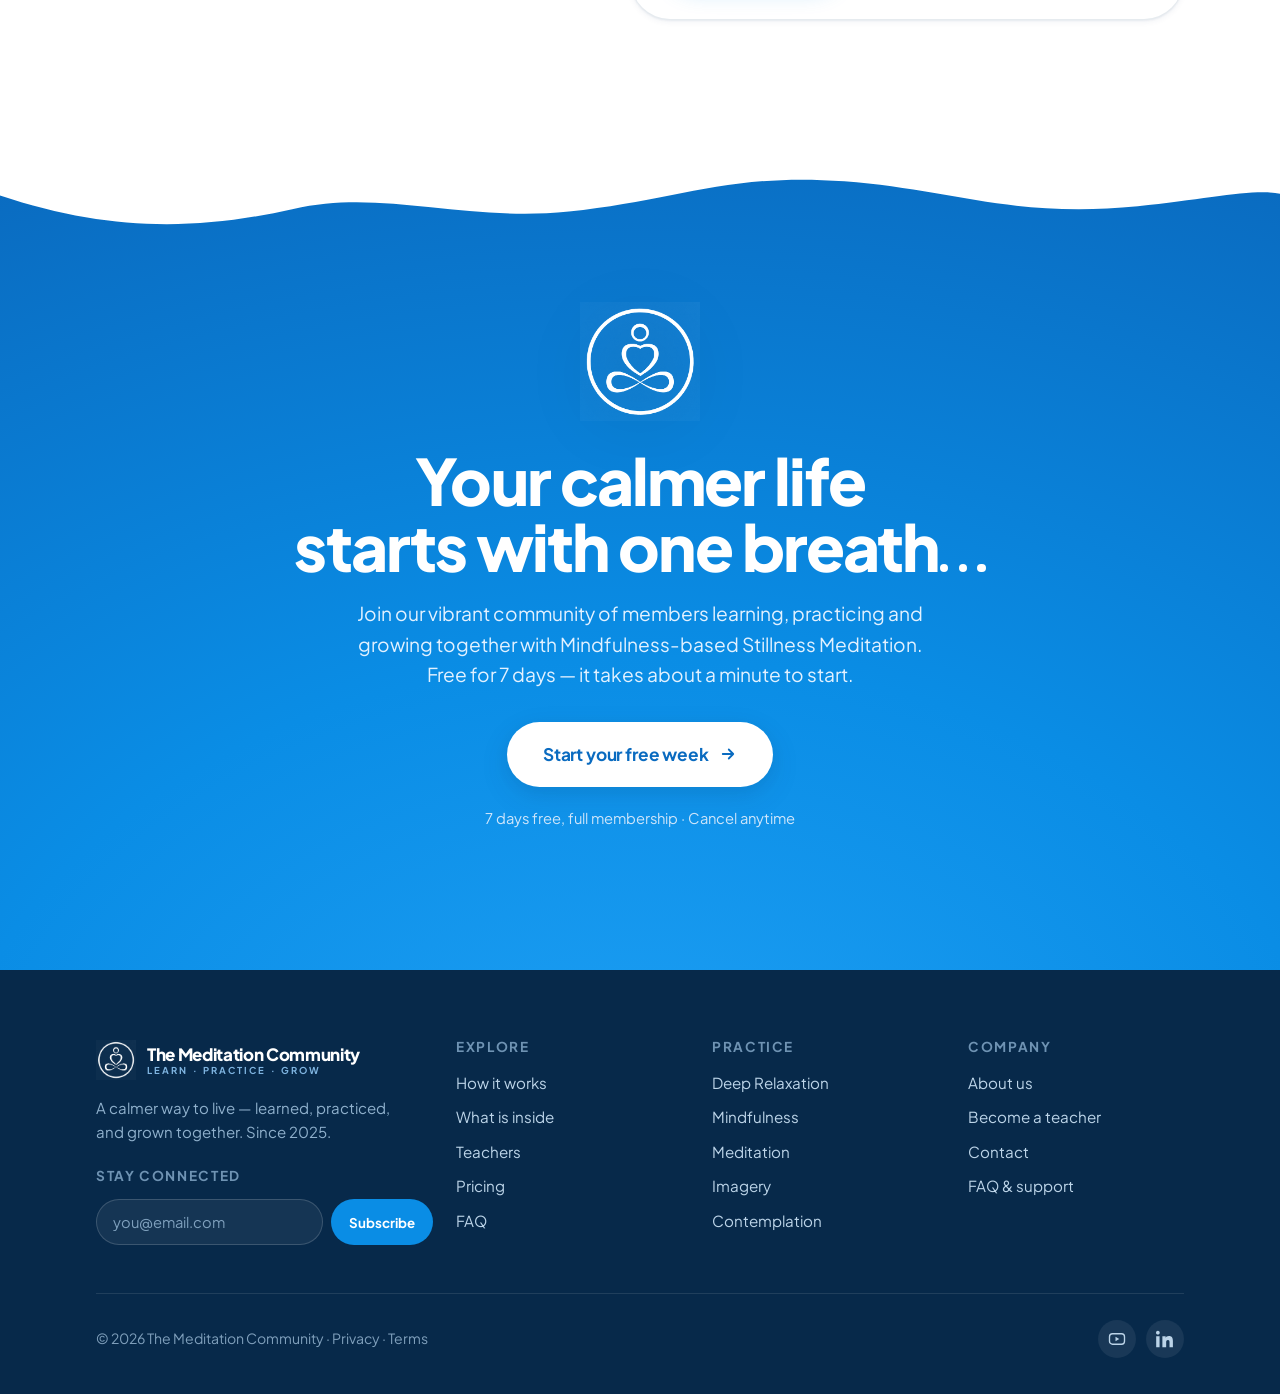
==== commit 77d7b569: "Hero: break trial line onto its own line "Start your free 7-day trial of full membership — cancel an" ====
--- a/index.html
+++ b/index.html
@@ -47,7 +47,7 @@
     <div class="hero-copy">
       <span class="eyebrow reveal">A calmer way to live, together</span>
       <h1 class="h-display reveal d1">Find your calm<span class="full-stop"></span><br /><span class="serif-accent">Keep</span> it for life<span class="full-stop"></span></h1>
-      <p class="lead reveal d2">Learn Mindfulness-based Stillness Meditation with Dr Ian Gawler and senior teachers —<br />LIVE sessions, guided practice, and a warm community that keeps you coming back. Start your free 7-day trial of full membership — cancel anytime.</p>
+      <p class="lead reveal d2">Learn Mindfulness-based Stillness Meditation with Dr Ian Gawler and senior teachers —<br />LIVE sessions, guided practice, and a warm community that keeps you coming back.<br />Start your free 7-day trial of full membership — cancel anytime.</p>
       <div class="hero-cta reveal d3">
         <a href="https://www.skool.com/themeditationcommunity/about" target="_blank" rel="noopener" class="btn btn-primary btn-lg" data-magnetic>
           Start your free week
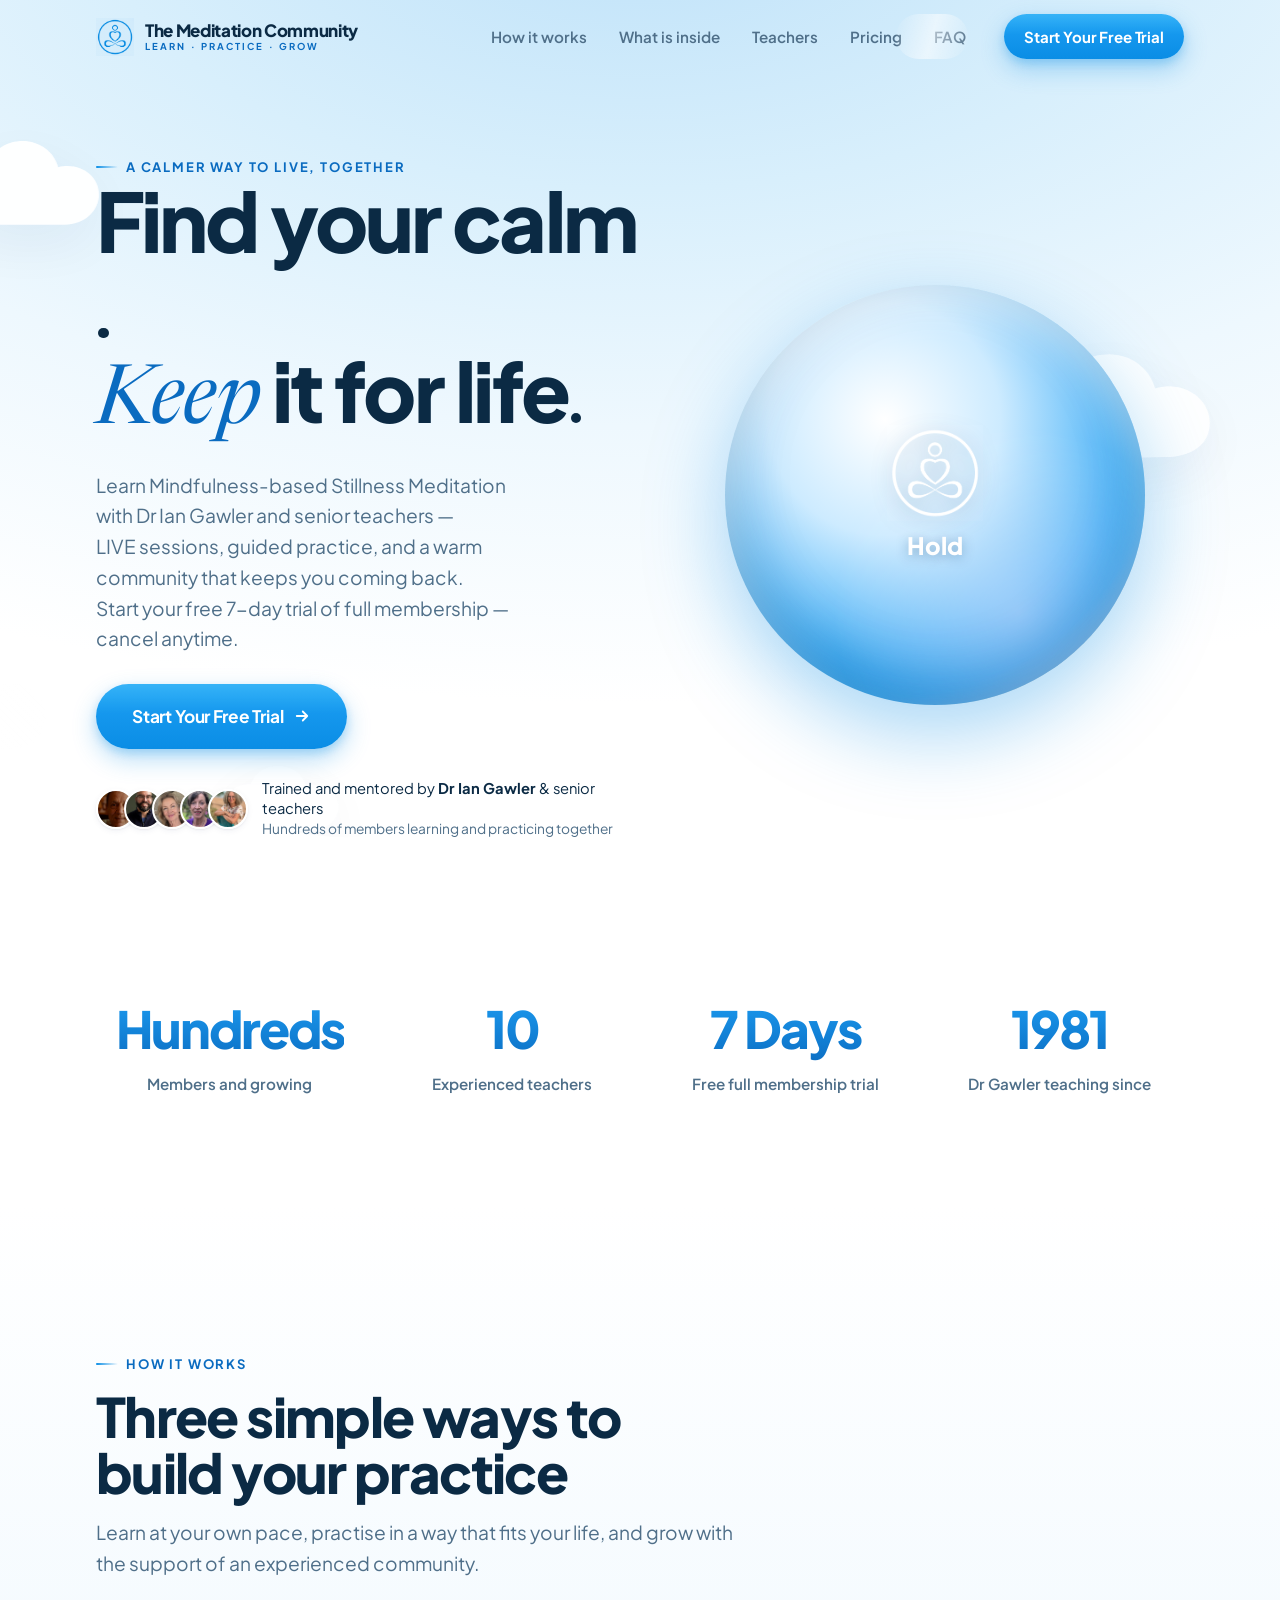
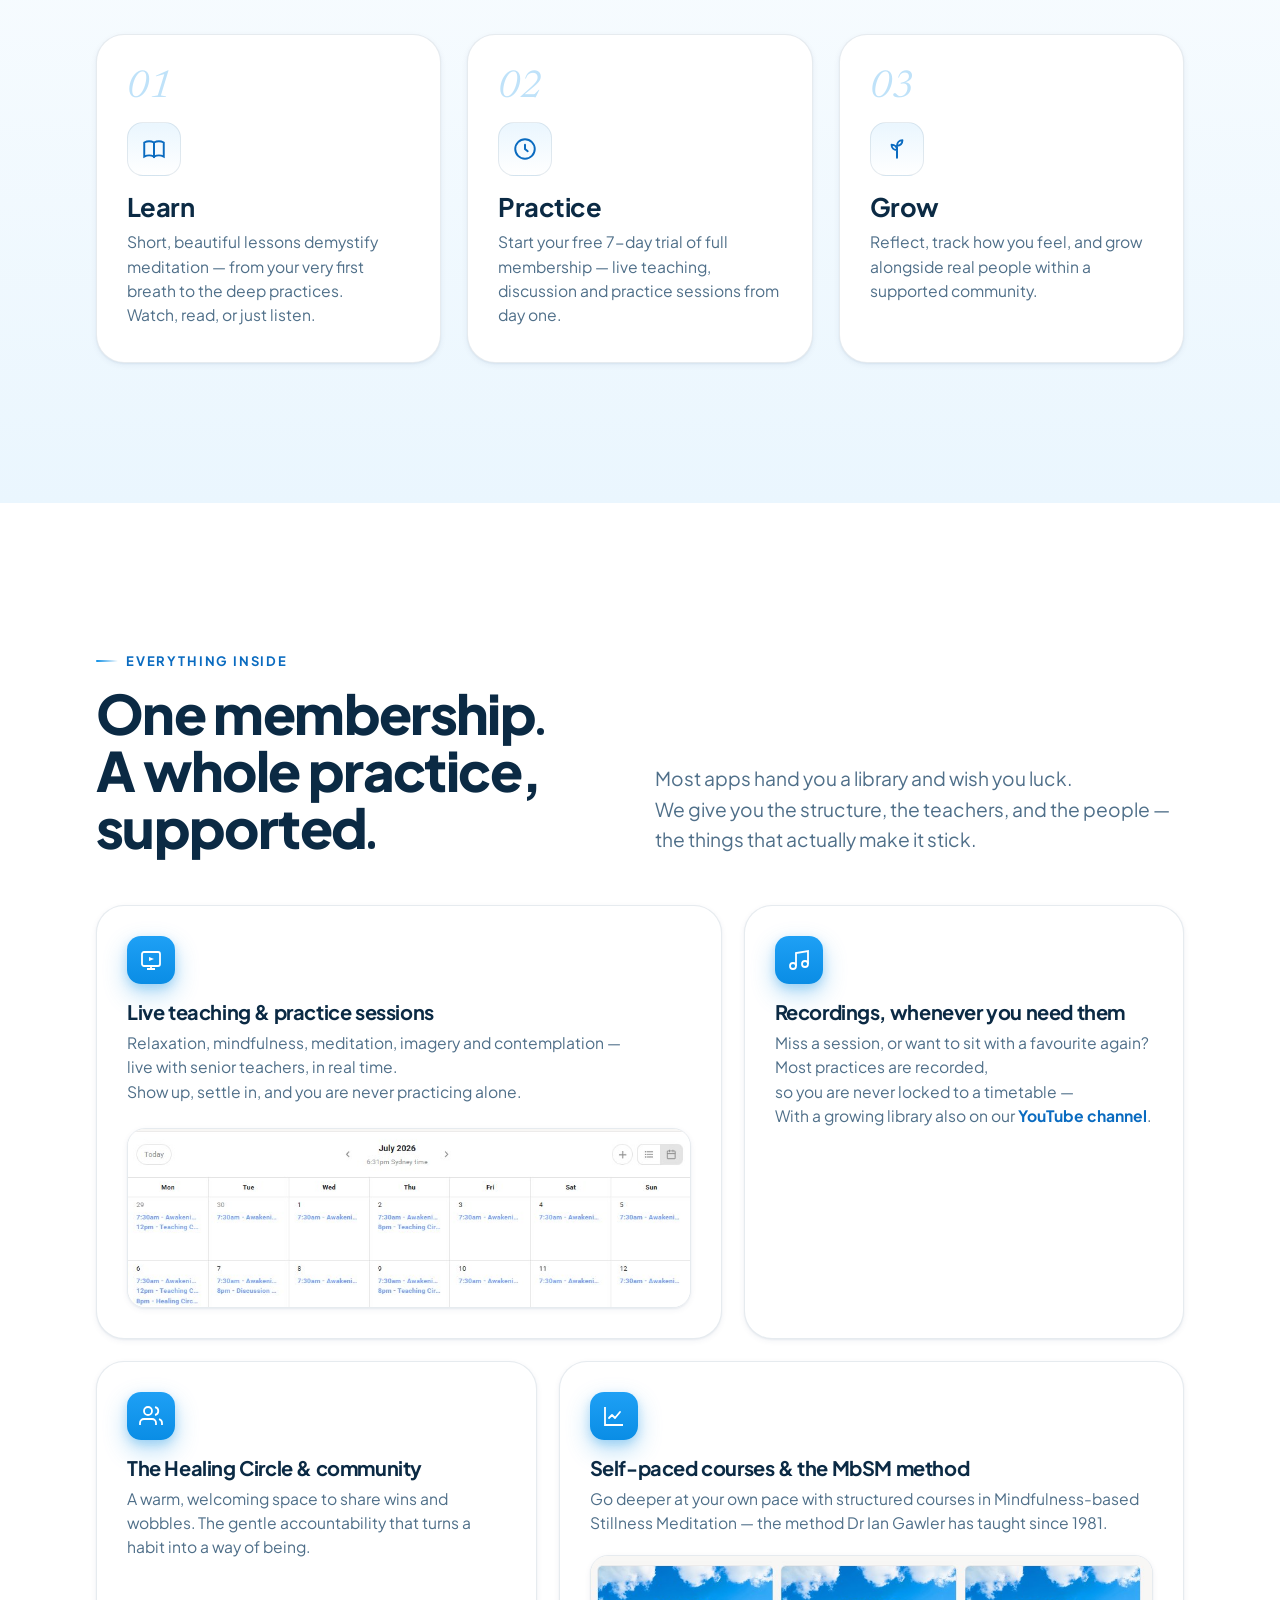
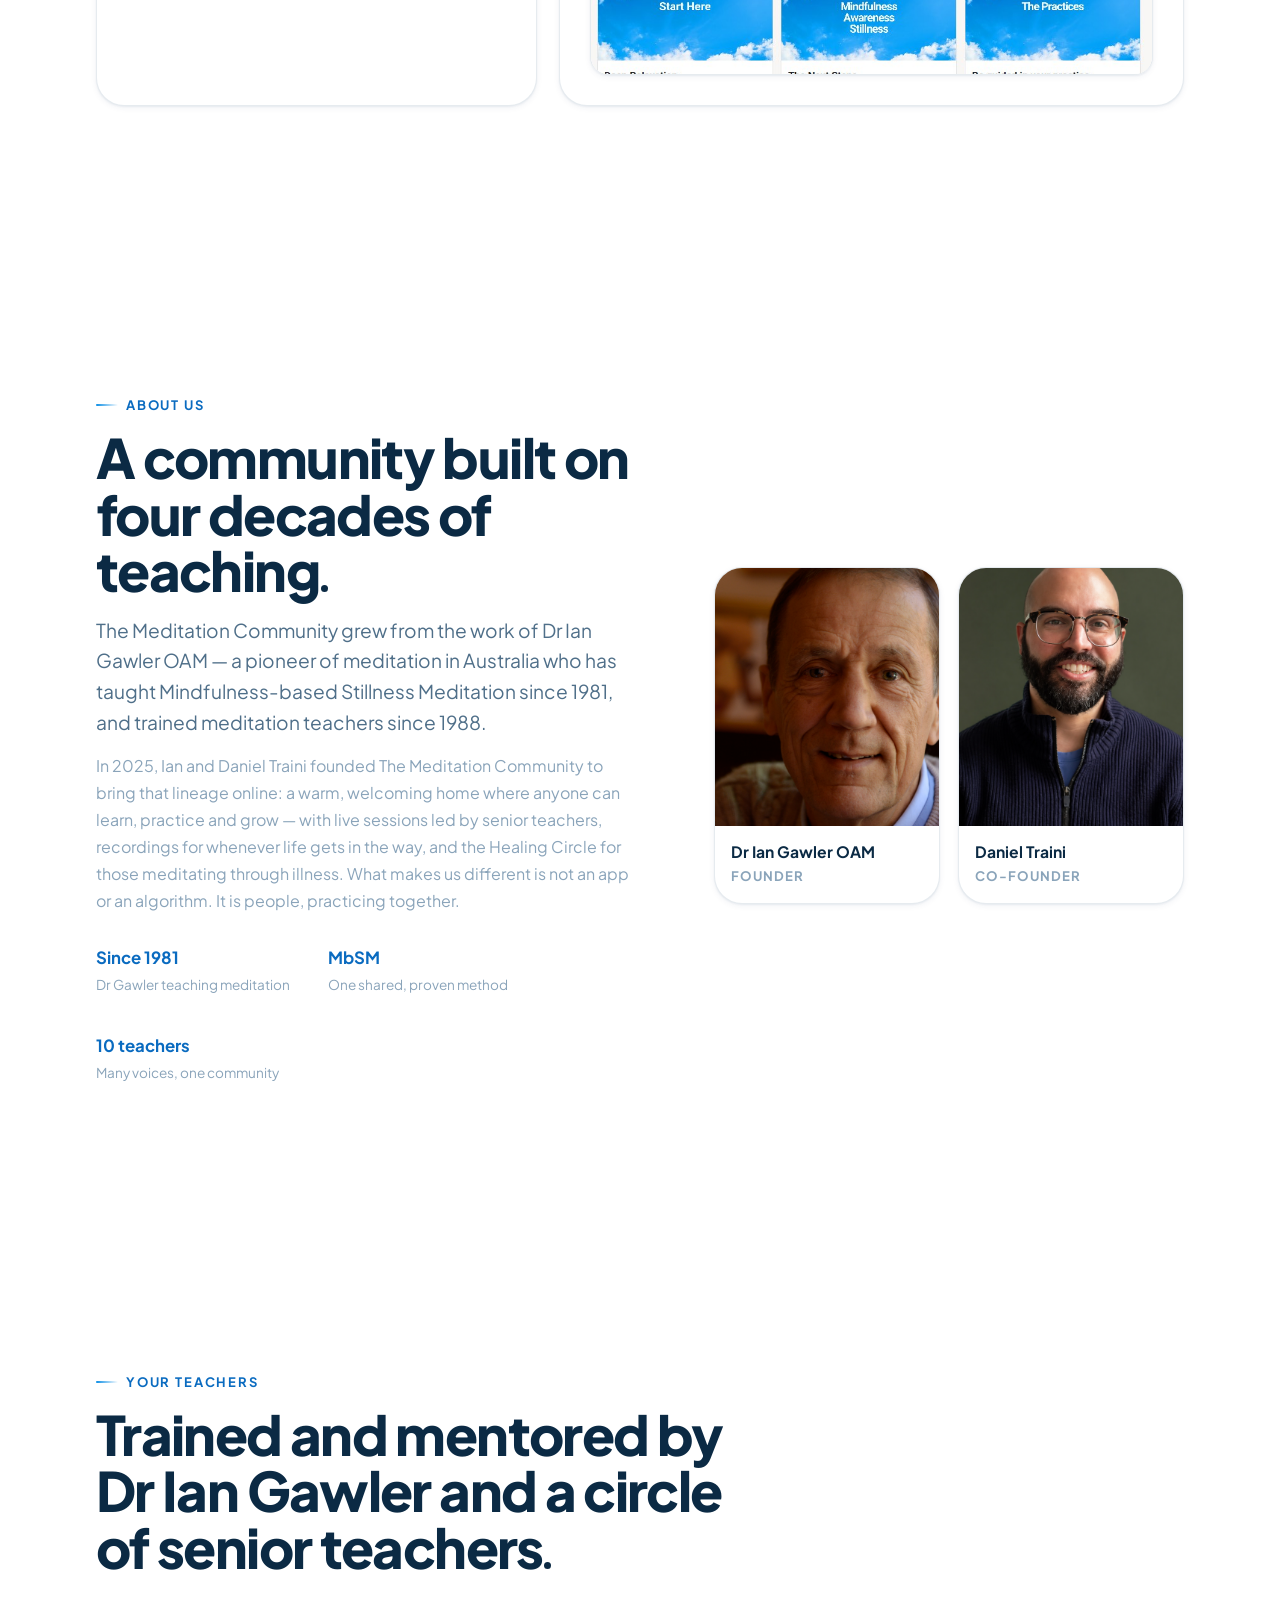
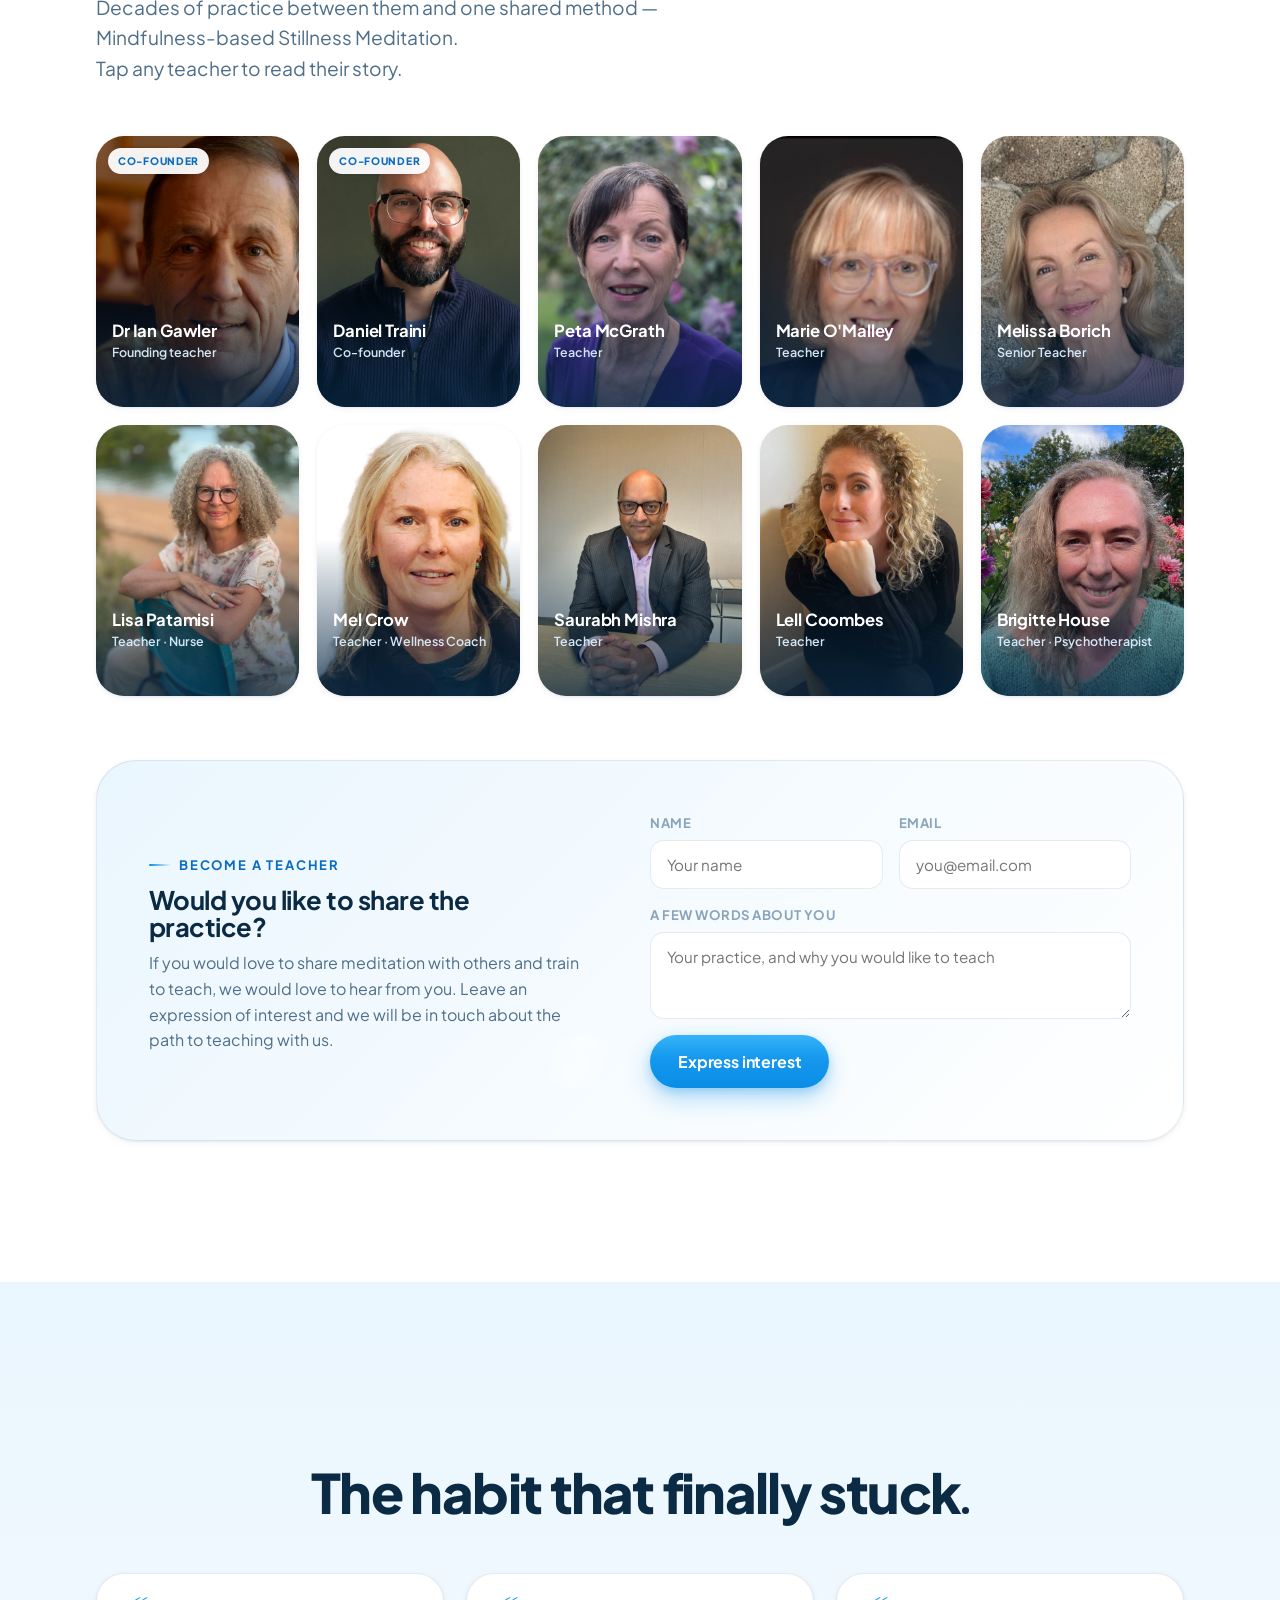
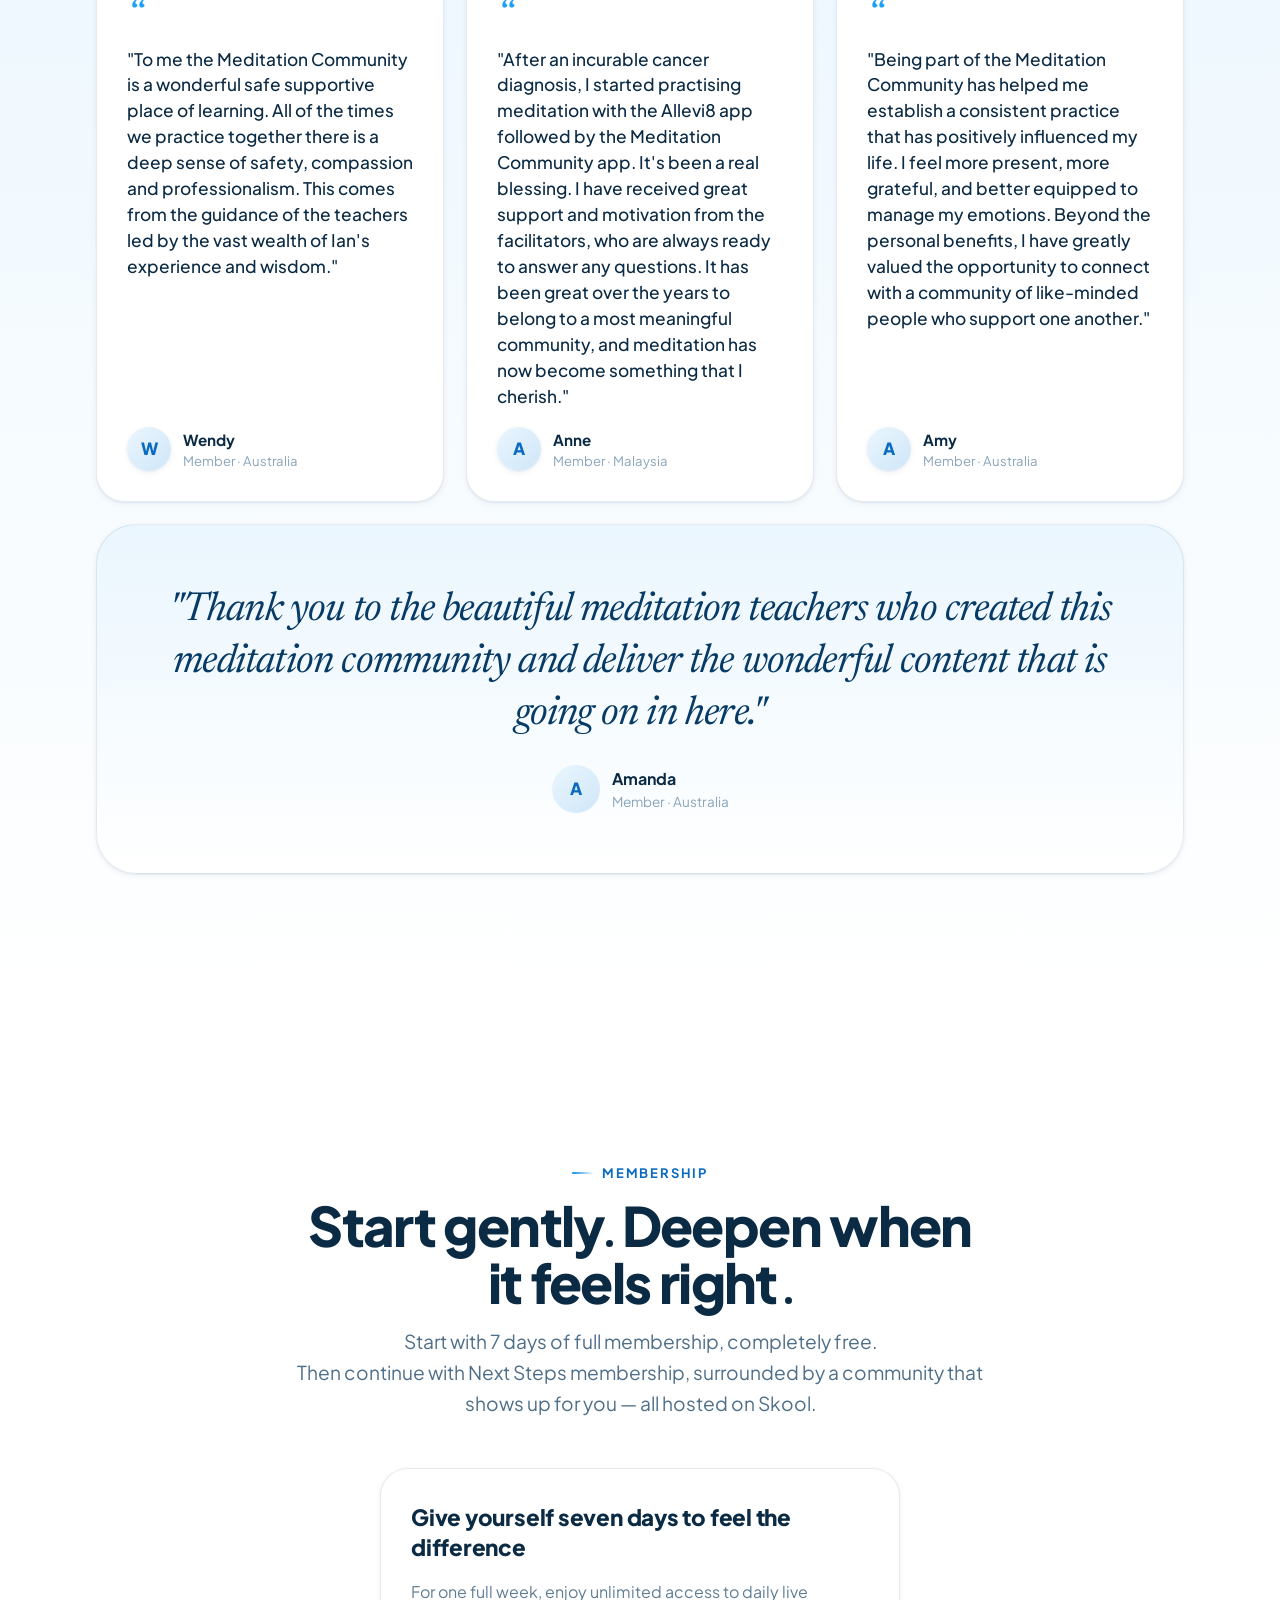
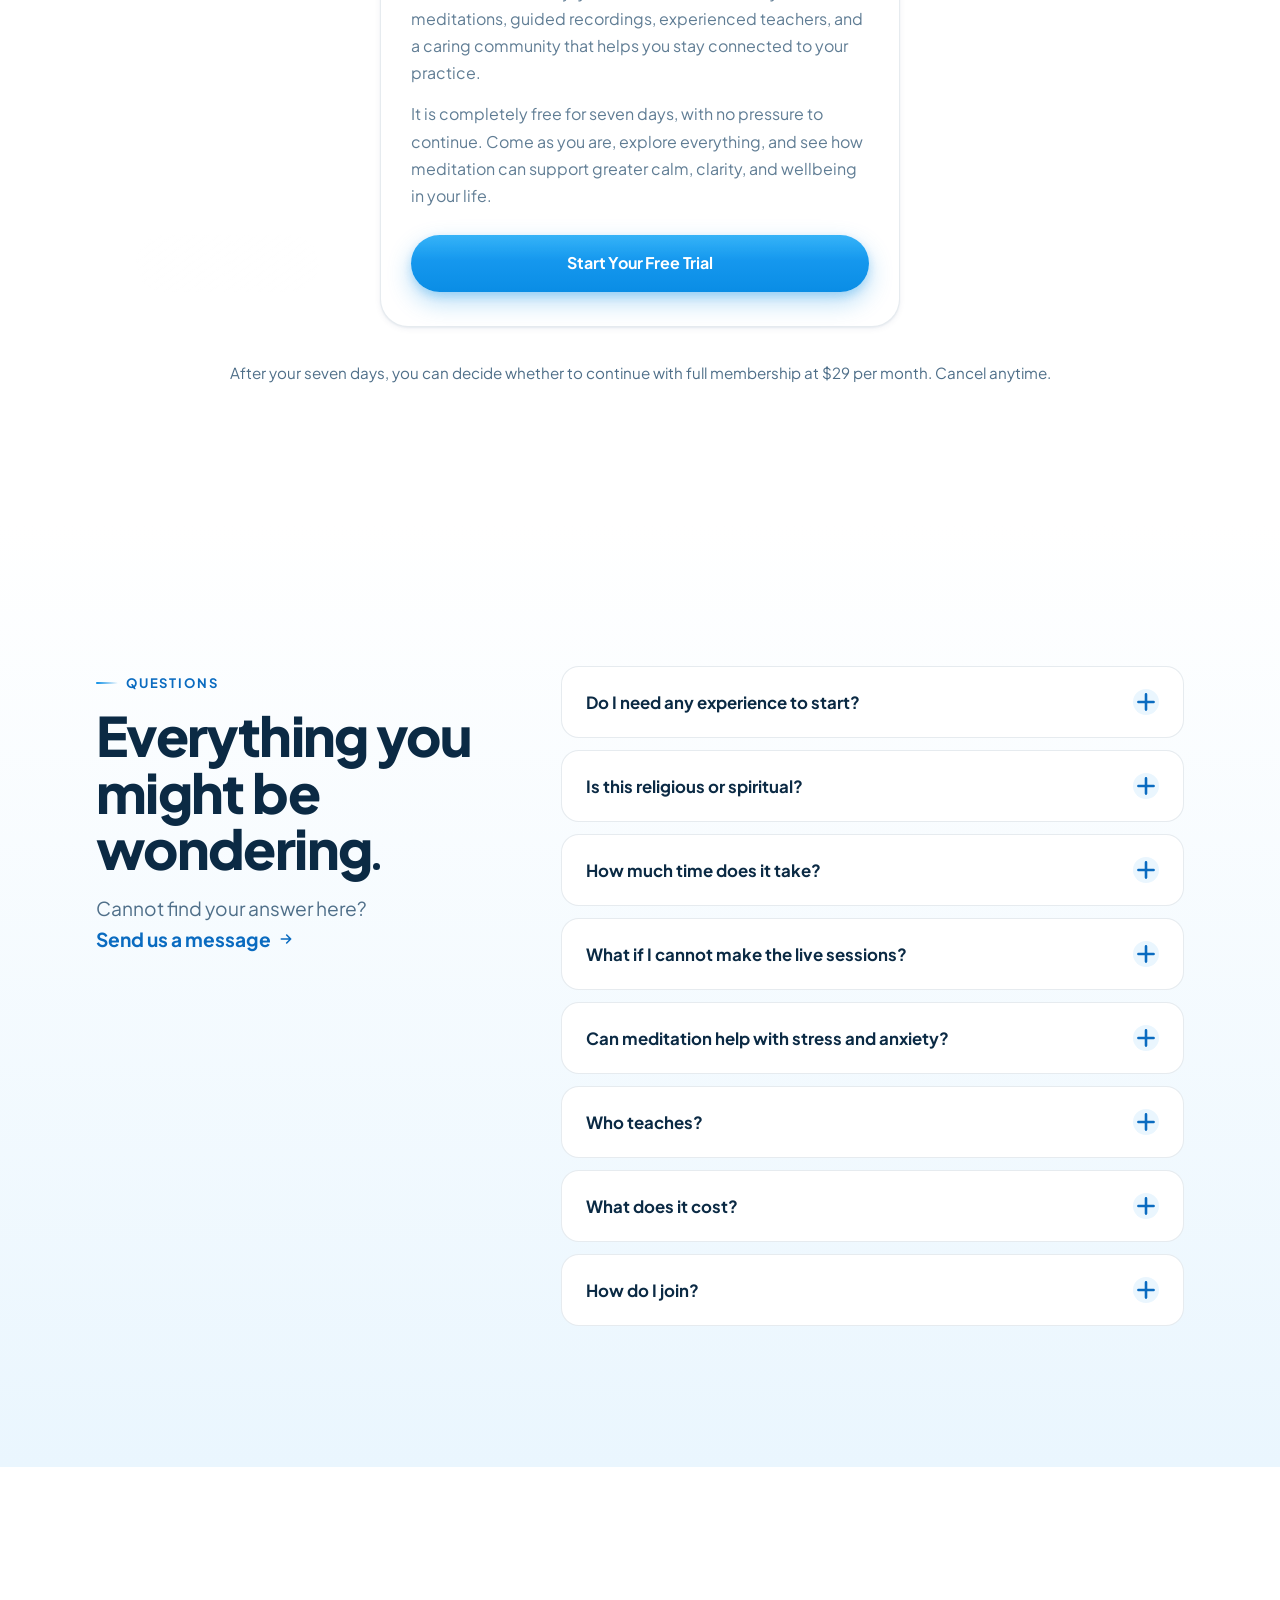
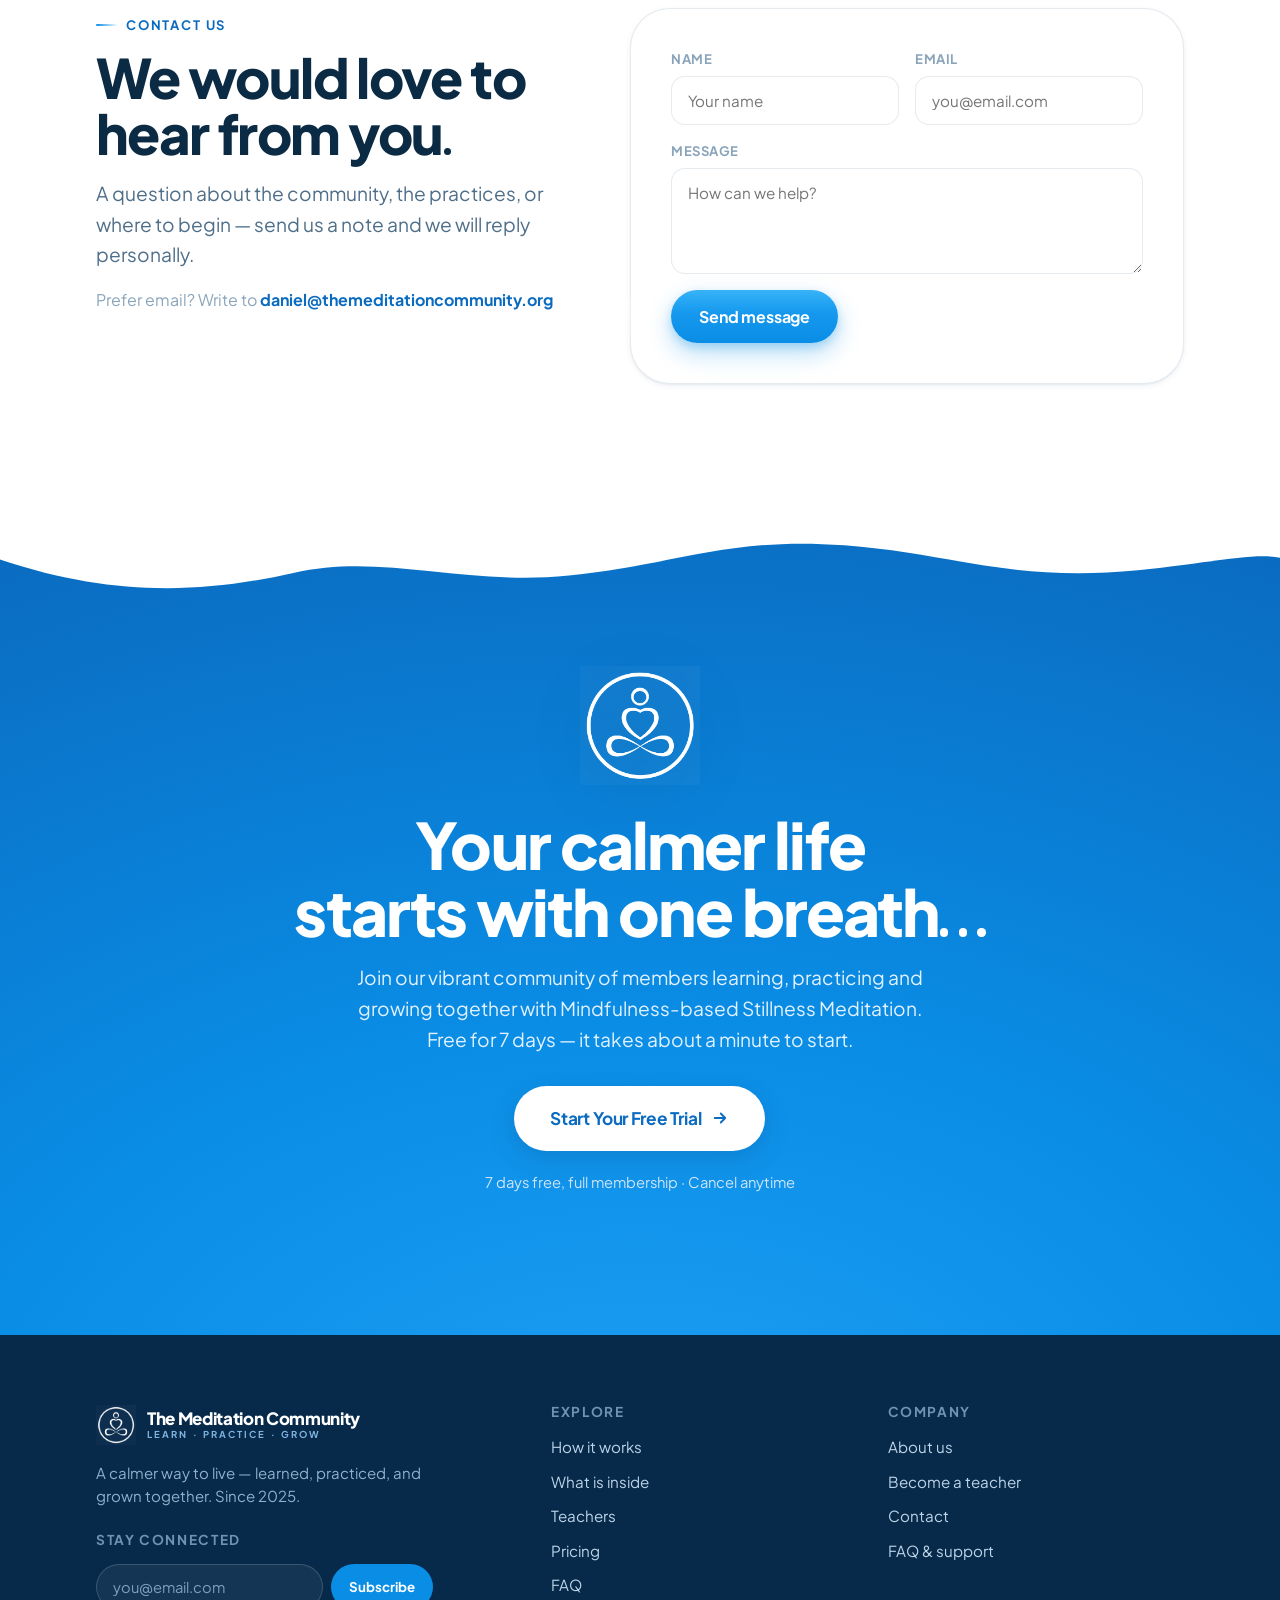
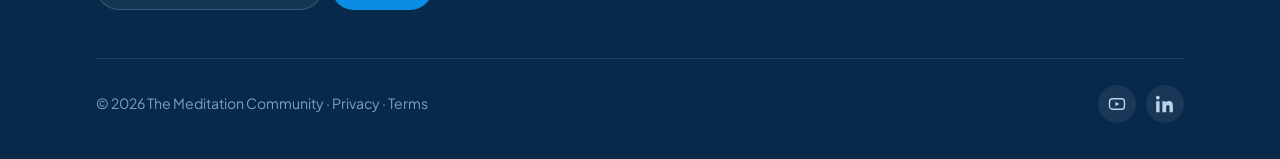
==== commit fb8882b2: "Apply Ian and Daniel's latest review round - Standardise all free-offer CTAs to "Start Your Free Tri" ====
--- a/index.html
+++ b/index.html
@@ -29,7 +29,7 @@
       <a href="#faq">FAQ</a>
     </div>
     <div class="nav-cta">
-      <a href="https://www.skool.com/themeditationcommunity/about" target="_blank" rel="noopener" class="btn btn-primary" data-magnetic>Start free</a>
+      <a href="https://www.skool.com/themeditationcommunity/about" target="_blank" rel="noopener" class="btn btn-primary" data-magnetic>Start Your Free Trial</a>
     </div>
   </div>
 </nav>
@@ -50,13 +50,9 @@
       <p class="lead reveal d2">Learn Mindfulness-based Stillness Meditation with Dr Ian Gawler and senior teachers —<br />LIVE sessions, guided practice, and a warm community that keeps you coming back.<br />Start your free 7-day trial of full membership — cancel anytime.</p>
       <div class="hero-cta reveal d3">
         <a href="https://www.skool.com/themeditationcommunity/about" target="_blank" rel="noopener" class="btn btn-primary btn-lg" data-magnetic>
-          Start your free week
+          Start Your Free Trial
           <svg viewBox="0 0 24 24" fill="none" stroke="currentColor" stroke-width="2.4"><path d="M5 12h14M13 6l6 6-6 6" stroke-linecap="round" stroke-linejoin="round"/></svg>
         </a>
-        <button class="btn btn-ghost btn-lg" id="tryBreath">
-          <svg viewBox="0 0 24 24" fill="none" stroke="currentColor" stroke-width="2"><circle cx="12" cy="12" r="9"/><path d="M12 7v5l3 2" stroke-linecap="round"/></svg>
-          Try a 1 minute breath
-        </button>
       </div>
       <div class="avatar-proof reveal d4">
         <div class="avatars">
@@ -106,8 +102,8 @@
   <div class="wrap">
     <div style="max-width:640px">
       <span class="eyebrow reveal">How it works</span>
-      <h2 class="h2 reveal d1" style="margin-top:14px">Three gentle beginnings<span class="full-stop"></span><span class="full-stop"></span><span class="full-stop"></span></h2>
-      <p class="lead reveal d2" style="margin-top:16px">No 30-day challenge to fail. No streak to break.<br />Just a rhythm that fits the life you already have.</p>
+      <h2 class="h2 reveal d1" style="margin-top:14px">Three simple ways to build your practice</h2>
+      <p class="lead reveal d2" style="margin-top:16px">Learn at your own pace, practise in a way that fits your life, and grow with the support of an experienced community.</p>
     </div>
     <div class="steps">
       <article class="step reveal d1">
@@ -115,14 +111,14 @@
         <div class="step-no">01</div>
         <div class="step-ic"><svg viewBox="0 0 24 24" fill="none" stroke="currentColor" stroke-width="1.8"><path d="M3 6c3-1.5 6-1.5 9 0v13c-3-1.5-6-1.5-9 0z"/><path d="M21 6c-3-1.5-6-1.5-9 0v13c3-1.5 6-1.5 9 0z"/></svg></div>
         <h3 class="h3">Learn</h3>
-        <p>Short, beautiful lessons demystify meditation — from your very first breath to the deep stuff.<br />Watch, read, or just listen.</p>
+        <p>Short, beautiful lessons demystify meditation — from your very first breath to the deep practices.<br />Watch, read, or just listen.</p>
       </article>
       <article class="step reveal d2">
         <div class="glow"></div>
         <div class="step-no">02</div>
         <div class="step-ic"><svg viewBox="0 0 24 24" fill="none" stroke="currentColor" stroke-width="1.8"><circle cx="12" cy="12" r="9"/><path d="M12 8v4l2.5 2" stroke-linecap="round"/></svg></div>
         <h3 class="h3">Practice</h3>
-        <p>Start your free 7-day trial of full membership — live teaching, discussion and practice sessions from day one. 3 minutes or 30 — there is always one that fits.</p>
+        <p>Start your free 7-day trial of full membership — live teaching, discussion and practice sessions from day one.</p>
       </article>
       <article class="step reveal d3">
         <div class="glow"></div>
@@ -159,7 +155,7 @@
       <article class="fcard span-5 reveal d1">
         <div class="fic"><svg viewBox="0 0 24 24" fill="none" stroke="currentColor" stroke-width="1.8"><path d="M9 18V5l12-2v13" /><circle cx="6" cy="18" r="3"/><circle cx="18" cy="16" r="3"/></svg></div>
         <h3>Recordings, whenever you need them</h3>
-        <p>Miss a session, or want to sit with a favourite again? Every practice and teaching is recorded,<br />so the one you need is always a tap away —<br />With a growing library also on our <a href="https://www.youtube.com/@the.meditation.community" target="_blank" rel="noopener" class="link-arrow" style="display:inline">YouTube channel</a>.</p>
+        <p>Miss a session, or want to sit with a favourite again? Most practices are recorded,<br />so you are never locked to a timetable —<br />With a growing library also on our <a href="https://www.youtube.com/@the.meditation.community" target="_blank" rel="noopener" class="link-arrow" style="display:inline">YouTube channel</a>.</p>
       </article>
 
       <article class="fcard span-5 reveal d1">
@@ -174,45 +170,6 @@
         <p>Go deeper at your own pace with structured courses in Mindfulness-based Stillness Meditation — the method Dr Ian Gawler has taught since 1981.</p>
         <img src="assets/screenshot-courses.jpg" alt="Self-paced course library including Deep Relaxation, The Next Steps, guided practices and recorded teachings" loading="lazy" style="width:100%; height:120px; object-fit:cover; object-position:top; border-radius:var(--r-md); border:1px solid var(--line); margin-top:20px; box-shadow:var(--shadow-sm)" />
       </article>
-    </div>
-  </div>
-</section>
-
-<!-- ===================== BREATHE (SIGNATURE) ===================== -->
-<section class="section breathe" id="breathe" data-screen-label="Breathe with us">
-  <div class="cloud-divider top"><svg viewBox="0 0 1440 110" preserveAspectRatio="none"><path fill="#ffffff" d="M0,70 C120,30 220,30 330,55 C430,78 520,40 640,52 C760,64 820,96 950,86 C1070,77 1140,44 1280,58 C1360,66 1410,78 1440,72 L1440,110 L0,110 Z"/></svg></div>
-  <div class="wrap">
-    <span class="eyebrow reveal">Try it right now</span>
-    <h2 class="h2 reveal d1">Do not take our word for it<span class="full-stop"></span> Take a breath<span class="full-stop"></span></h2>
-    <p class="lead reveal d2">Press start and follow the orb for one minute — a small taste of the calm you will find in Deep Relaxation.</p>
-
-    <div class="breath-stage reveal d2">
-      <svg class="breath-ring" viewBox="0 0 340 340">
-        <circle cx="170" cy="170" r="160"/>
-        <circle class="prog" id="breathProg" cx="170" cy="170" r="160" transform="rotate(-90 170 170)"/>
-      </svg>
-      <div class="breath-glow out" id="breathGlow"></div>
-      <div class="breath-orb out" id="breathOrb">
-        <span style="font-weight:800; font-size:2rem; color:#0a6bc0" id="breathTimer">1:00</span>
-      </div>
-    </div>
-
-    <div class="breath-phase reveal" id="breathPhase">Ready when you are</div>
-    <div class="breath-count reveal" id="breathCount">Box breathing · 4 seconds each</div>
-
-    <div style="margin-top:22px" class="reveal">
-      <div class="breath-pattern" id="breathPattern">
-        <button data-pat="box" class="active">Box · 4-4-4-4</button>
-        <button data-pat="relax">Relax · 4-7-8</button>
-        <button data-pat="calm">Calm · 5-5</button>
-      </div>
-    </div>
-
-    <div class="breath-controls reveal">
-      <button class="btn btn-white btn-lg" id="breathStart">
-        <svg viewBox="0 0 24 24" fill="currentColor"><path d="M8 5v14l11-7z"/></svg>
-        Begin
-      </button>
     </div>
   </div>
 </section>
@@ -223,7 +180,7 @@
     <div class="about-copy">
       <span class="eyebrow reveal">About us</span>
       <h2 class="h2 reveal d1" style="margin-top:14px">A community built on four decades of teaching<span class="full-stop"></span></h2>
-      <p class="lead reveal d2" style="margin-top:16px">The Meditation Community grew from the work of Dr Ian Gawler OAM — a pioneer of meditation in Australia who has taught Mindfulness-based Stillness Meditation since 1981, and trained meditation teachers since 1988.</p>
+      <p class="lead reveal d2" style="margin-top:16px">The Meditation Community grew from the work of Dr&nbsp;Ian Gawler OAM — a pioneer of meditation in Australia who has taught Mindfulness-based Stillness Meditation since 1981, and trained meditation teachers since 1988.</p>
       <p class="reveal d2" style="margin-top:14px; line-height:1.7; color:var(--ink-faint)">In 2025, Ian and Daniel Traini founded The Meditation Community to bring that lineage online: a warm, welcoming home where anyone can learn, practice and grow — with live sessions led by senior teachers, recordings for whenever life gets in the way, and the Healing Circle for those meditating through illness. What makes us different is not an app or an algorithm. It is people, practicing together.</p>
       <div class="about-points reveal d3">
         <div><b>Since 1981</b><span>Dr Gawler teaching meditation</span></div>
@@ -234,7 +191,7 @@
     <div class="founder-cards">
       <figure class="founder reveal d1">
         <img src="assets/teachers/ian-gawler.jpg" alt="Dr Ian Gawler" loading="lazy" />
-        <figcaption><b>Dr Ian Gawler OAM</b><span>Founder</span></figcaption>
+        <figcaption><b>Dr&nbsp;Ian Gawler OAM</b><span>Founder</span></figcaption>
       </figure>
       <figure class="founder reveal d2">
         <img src="assets/teachers/daniel-traini.jpg" alt="Daniel Traini" loading="lazy" />
@@ -249,8 +206,8 @@
   <div class="wrap">
     <div style="max-width:680px">
       <span class="eyebrow reveal">Your teachers</span>
-      <h2 class="h2 reveal d1" style="margin-top:14px">Trained and mentored by Dr Ian Gawler &amp; a circle of senior teachers<span class="full-stop"></span></h2>
-      <p class="lead reveal d2" style="margin-top:16px">Decades of practice between them and one shared method — Mindfulness-based Stillness Meditation. Tap any teacher to read their story.</p>
+      <h2 class="h2 reveal d1" style="margin-top:14px">Trained and mentored by Dr Ian Gawler and a circle of senior teachers<span class="full-stop"></span></h2>
+      <p class="lead reveal d2" style="margin-top:16px">Decades of practice between them and one shared method — Mindfulness-based Stillness Meditation.<br />Tap any teacher to read their story.</p>
     </div>
     <div class="teachers-grid" id="teachersGrid">
 
@@ -343,7 +300,7 @@
       <div class="teach-copy">
         <span class="eyebrow">Become a teacher</span>
         <h3 class="h3" style="margin-top:12px">Would you like to share the practice?</h3>
-        <p>If you would love to share meditation with others, we would love to hear from you. Leave an expression of interest and we will be in touch about the path to teaching with us.</p>
+        <p>If you would love to share meditation with others and train to teach, we would love to hear from you. Leave an expression of interest and we will be in touch about the path to teaching with us.</p>
       </div>
       <form class="mc-form" name="become-a-teacher" method="POST" data-netlify="true" netlify-honeypot="bot-field">
         <input type="hidden" name="form-name" value="become-a-teacher" />
@@ -415,44 +372,18 @@
       <p class="lead reveal d2" style="margin-top:16px">Start with 7 days of full membership, completely free.<br />Then continue with Next Steps membership, surrounded by a community that shows up for you — all hosted on Skool.</p>
     </div>
 
-    <div class="plans two" id="plans">
-      <!-- START FREE -->
+    <div class="plans single" id="plans">
+      <!-- SEVEN-DAY FREE TRIAL -->
       <article class="plan reveal d1">
-        <div class="pname">Start Free</div>
-        <div class="pdesc">Full access to Next Steps Membership for 7 days — completely free.</div>
-        <div class="price"><span class="amt">7 Days Free</span></div>
-        <div class="pdesc" style="margin-top:0">No experience required</div>
-        <ul>
-          <li><svg viewBox="0 0 24 24" fill="none" stroke="currentColor" stroke-width="2.6"><path d="M20 6 9 17l-5-5" stroke-linecap="round" stroke-linejoin="round"/></svg>Live teaching, discussion &amp; practice sessions</li>
-          <li><svg viewBox="0 0 24 24" fill="none" stroke="currentColor" stroke-width="2.6"><path d="M20 6 9 17l-5-5" stroke-linecap="round" stroke-linejoin="round"/></svg>Relaxation, mindfulness, meditation, imagery &amp; contemplation</li>
-          <li><svg viewBox="0 0 24 24" fill="none" stroke="currentColor" stroke-width="2.6"><path d="M20 6 9 17l-5-5" stroke-linecap="round" stroke-linejoin="round"/></svg>Recordings of practices &amp; teachings</li>
-          <li><svg viewBox="0 0 24 24" fill="none" stroke="currentColor" stroke-width="2.6"><path d="M20 6 9 17l-5-5" stroke-linecap="round" stroke-linejoin="round"/></svg>The Healing Circle</li>
-          <li><svg viewBox="0 0 24 24" fill="none" stroke="currentColor" stroke-width="2.6"><path d="M20 6 9 17l-5-5" stroke-linecap="round" stroke-linejoin="round"/></svg>Self-paced courses in the MbSM Method</li>
-        </ul>
-        <a href="https://www.skool.com/themeditationcommunity/about" target="_blank" rel="noopener" class="btn btn-primary btn-block" data-magnetic>Start your free week</a>
-      </article>
-
-      <!-- NEXT STEPS (featured) -->
-      <article class="plan featured reveal">
-        <div class="ribbon">Next steps</div>
-        <div class="pname">Next Steps Membership</div>
-        <div class="pdesc">The full MbSM path with Dr Ian Gawler &amp; senior teachers.</div>
-        <div class="price"><span class="amt" style="font-size:2.2rem; letter-spacing:-.02em">The full path</span></div>
-        <div class="pdesc" style="margin-top:0">Current pricing shown on Skool</div>
-        <ul>
-          <li><svg viewBox="0 0 24 24" fill="none" stroke="currentColor" stroke-width="2.6"><path d="M20 6 9 17l-5-5" stroke-linecap="round" stroke-linejoin="round"/></svg>Live teaching, discussion &amp; practice sessions</li>
-          <li><svg viewBox="0 0 24 24" fill="none" stroke="currentColor" stroke-width="2.6"><path d="M20 6 9 17l-5-5" stroke-linecap="round" stroke-linejoin="round"/></svg>Relaxation, mindfulness, meditation, imagery &amp; contemplation</li>
-          <li><svg viewBox="0 0 24 24" fill="none" stroke="currentColor" stroke-width="2.6"><path d="M20 6 9 17l-5-5" stroke-linecap="round" stroke-linejoin="round"/></svg>Recordings of practices &amp; teachings</li>
-          <li><svg viewBox="0 0 24 24" fill="none" stroke="currentColor" stroke-width="2.6"><path d="M20 6 9 17l-5-5" stroke-linecap="round" stroke-linejoin="round"/></svg>The Healing Circle</li>
-          <li><svg viewBox="0 0 24 24" fill="none" stroke="currentColor" stroke-width="2.6"><path d="M20 6 9 17l-5-5" stroke-linecap="round" stroke-linejoin="round"/></svg>Self-paced courses in the MbSM Method</li>
-        </ul>
-        <a href="https://www.skool.com/themeditationcommunity/about" target="_blank" rel="noopener" class="btn btn-white btn-block">Explore membership</a>
+        <div class="pname" style="font-size:1.4rem; line-height:1.3">Give yourself seven days to feel the difference</div>
+        <p class="pdesc" style="margin-top:16px; font-size:1rem; line-height:1.7">For one full week, enjoy unlimited access to daily live meditations, guided recordings, experienced teachers, and a caring community that helps you stay connected to your practice.</p>
+        <p class="pdesc" style="margin-top:14px; font-size:1rem; line-height:1.7">It is completely free for seven days, with no pressure to continue. Come as you are, explore everything, and see how meditation can support greater calm, clarity, and wellbeing in your life.</p>
+        <a href="https://www.skool.com/themeditationcommunity/about" target="_blank" rel="noopener" class="btn btn-primary btn-block" data-magnetic style="margin-top:26px">Start Your Free Trial</a>
       </article>
     </div>
 
     <div class="pricing-guarantee reveal">
-      <svg viewBox="0 0 24 24" fill="none" stroke="currentColor" stroke-width="1.8"><path d="M12 2 4 5v6c0 5 3.5 8.5 8 11 4.5-2.5 8-6 8-11V5z"/><path d="M9 12l2 2 4-4" stroke-linecap="round" stroke-linejoin="round"/></svg>
-      Start gently and deepen when it feels right
+      After your seven days, you can decide whether to continue with full membership at $29 per month. Cancel anytime.
     </div>
   </div>
 </section>
@@ -468,11 +399,11 @@
     <div class="faq-list">
       <div class="faq-item reveal">
         <button class="faq-q">Do I need any experience to start?<span class="pm"><svg viewBox="0 0 24 24" fill="none" stroke="currentColor" stroke-width="2.4"><path d="M12 5v14M5 12h14" stroke-linecap="round"/></svg></span></button>
-        <div class="faq-a"><div class="faq-a-inner">None at all. Your free 7-day trial gives you full access from day one — you will be guided every step of the way, whatever your experience level.</div></div>
+        <div class="faq-a"><div class="faq-a-inner">None at all. The seven-day free trial is built for complete beginners — you will be guided every step of the way, starting with Deep Relaxation and moving at your own pace.</div></div>
       </div>
       <div class="faq-item reveal">
         <button class="faq-q">Is this religious or spiritual?<span class="pm"><svg viewBox="0 0 24 24" fill="none" stroke="currentColor" stroke-width="2.4"><path d="M12 5v14M5 12h14" stroke-linecap="round"/></svg></span></button>
-        <div class="faq-a"><div class="faq-a-inner">No. The approach is practical and secular — Mindfulness-based Stillness Meditation, grounded in decades of teaching and a growing body of research.</div></div>
+        <div class="faq-a"><div class="faq-a-inner">The approach is Mindfulness-Based Stillness Meditation. It is grounded in decades of teaching, is informed by the great traditions, and is supported by a growing body of research.</div></div>
       </div>
       <div class="faq-item reveal">
         <button class="faq-q">How much time does it take?<span class="pm"><svg viewBox="0 0 24 24" fill="none" stroke="currentColor" stroke-width="2.4"><path d="M12 5v14M5 12h14" stroke-linecap="round"/></svg></span></button>
@@ -480,7 +411,7 @@
       </div>
       <div class="faq-item reveal">
         <button class="faq-q">What if I cannot make the live sessions?<span class="pm"><svg viewBox="0 0 24 24" fill="none" stroke="currentColor" stroke-width="2.4"><path d="M12 5v14M5 12h14" stroke-linecap="round"/></svg></span></button>
-        <div class="faq-a"><div class="faq-a-inner">Members can access recordings of teachings and practices, so you are never locked to a timetable.</div></div>
+        <div class="faq-a"><div class="faq-a-inner">Most practices are recorded, so you can practise on your own schedule. You are never locked to a timetable.</div></div>
       </div>
       <div class="faq-item reveal">
         <button class="faq-q">Can meditation help with stress and anxiety?<span class="pm"><svg viewBox="0 0 24 24" fill="none" stroke="currentColor" stroke-width="2.4"><path d="M12 5v14M5 12h14" stroke-linecap="round"/></svg></span></button>
@@ -492,11 +423,11 @@
       </div>
       <div class="faq-item reveal">
         <button class="faq-q">What does it cost?<span class="pm"><svg viewBox="0 0 24 24" fill="none" stroke="currentColor" stroke-width="2.4"><path d="M12 5v14M5 12h14" stroke-linecap="round"/></svg></span></button>
-        <div class="faq-a"><div class="faq-a-inner">Your first 7 days are completely free — full access to live teaching, recordings, the Healing Circle and courses. After that, Premium membership is $29/month for the full method, daily live sessions and recordings; an annual VIP option adds 1:1 mentoring. You can change or cancel anytime.</div></div>
+        <div class="faq-a"><div class="faq-a-inner">Your first seven days are completely free, with full access to everything. After that, membership is $29 per month for the full method, daily live sessions and recordings. An annual VIP option adds one-to-one mentoring. You can change or cancel anytime.</div></div>
       </div>
       <div class="faq-item reveal">
         <button class="faq-q">How do I join?<span class="pm"><svg viewBox="0 0 24 24" fill="none" stroke="currentColor" stroke-width="2.4"><path d="M12 5v14M5 12h14" stroke-linecap="round"/></svg></span></button>
-        <div class="faq-a"><div class="faq-a-inner">Tap Start your free week and you will begin on Skool — on the web or the app. You will not be charged until your 7-day trial ends, and you can cancel anytime.</div></div>
+        <div class="faq-a"><div class="faq-a-inner">Tap Start Your Free Trial and you will begin on Skool — on the web or the app. Your first seven days are free, with full access from day one.</div></div>
       </div>
     </div>
   </div>
@@ -533,7 +464,7 @@
     <h2 class="h2 reveal d1">Your calmer life<br />starts with one breath<span class="full-stop"></span><span class="full-stop"></span><span class="full-stop"></span></h2>
     <p class="lead reveal d2">Join our vibrant community of members learning, practicing and growing together with Mindfulness-based Stillness Meditation.<br />Free for 7 days — it takes about a minute to start.</p>
     <div class="hero-cta reveal d2" style="justify-content:center; margin-top:8px">
-      <a href="https://www.skool.com/themeditationcommunity/about" target="_blank" rel="noopener" class="btn btn-white btn-lg" data-magnetic>Start your free week
+      <a href="https://www.skool.com/themeditationcommunity/about" target="_blank" rel="noopener" class="btn btn-white btn-lg" data-magnetic>Start Your Free Trial
         <svg viewBox="0 0 24 24" fill="none" stroke="currentColor" stroke-width="2.4"><path d="M5 12h14M13 6l6 6-6 6" stroke-linecap="round" stroke-linejoin="round"/></svg>
       </a>
     </div>
@@ -568,16 +499,6 @@
         </ul>
       </div>
       <div>
-        <h4>Practice</h4>
-        <ul>
-          <li><a href="https://www.skool.com/themeditationcommunity/about" target="_blank" rel="noopener">Deep Relaxation</a></li>
-          <li><a href="https://www.skool.com/themeditationcommunity/about" target="_blank" rel="noopener">Mindfulness</a></li>
-          <li><a href="https://www.skool.com/themeditationcommunity/about" target="_blank" rel="noopener">Meditation</a></li>
-          <li><a href="https://www.skool.com/themeditationcommunity/about" target="_blank" rel="noopener">Imagery</a></li>
-          <li><a href="https://www.skool.com/themeditationcommunity/about" target="_blank" rel="noopener">Contemplation</a></li>
-        </ul>
-      </div>
-      <div>
         <h4>Company</h4>
         <ul>
           <li><a href="#about">About us</a></li>
@@ -599,8 +520,8 @@
 
 <!-- ===================== STICKY MOBILE CTA ===================== -->
 <div class="sticky-cta" id="stickyCta">
-  <div class="sc-text">Start your free week<small>7 days full membership · Cancel anytime</small></div>
-  <a href="https://www.skool.com/themeditationcommunity/about" target="_blank" rel="noopener" class="btn btn-primary">Start free</a>
+  <div class="sc-text">Start Your Free Trial<small>7 days full membership · Cancel anytime</small></div>
+  <a href="https://www.skool.com/themeditationcommunity/about" target="_blank" rel="noopener" class="btn btn-primary">Start Your Free Trial</a>
 </div>
 
 <!-- ===================== TEACHER BIO MODAL ===================== -->
--- a/styles.css
+++ b/styles.css
@@ -333,47 +333,6 @@
   display: grid; place-items: center; color: #7fa7c4; font-family: ui-monospace, "SF Mono", Menlo, monospace;
   font-size: 12px; letter-spacing: .04em;
 }
-
-/* ===================== Breathe section (signature) ===================== */
-.breathe {
-  position: relative; overflow: hidden; color: #fff;
-  background: radial-gradient(120% 120% at 50% 0%, #1ea0f5 0%, #0a8de5 40%, #0a6bc0 100%);
-}
-.breathe .wrap { position: relative; z-index: 3; text-align: center; }
-.breathe .eyebrow { color: #d7ecff; }
-.breathe .eyebrow::before { background: linear-gradient(90deg, #fff, transparent); }
-.breathe h2 { color: #fff; max-width: 18ch; margin: 14px auto 14px; }
-.breathe .lead { color: #d9edff; max-width: 46ch; margin: 0 auto 8px; }
-
-.breath-stage { position: relative; display: grid; place-items: center; height: 460px; margin-top: 10px; }
-.breath-orb {
-  position: relative; width: 200px; height: 200px; border-radius: 50%;
-  display: grid; place-items: center; z-index: 3;
-  background: radial-gradient(circle at 40% 34%, #ffffff, #d4efff 35%, #7ec8ff 75%, #3aa6f0 100%);
-  box-shadow: inset 0 -14px 40px rgba(7,59,102,.3), inset 0 12px 30px rgba(255,255,255,.7), 0 20px 60px rgba(0,0,0,.18);
-  transition: transform 4000ms cubic-bezier(.37,0,.63,1), box-shadow 1200ms ease;
-}
-.breath-orb.in  { transform: scale(1.65); }
-.breath-orb.out { transform: scale(1); }
-.breath-glow {
-  position: absolute; width: 200px; height: 200px; border-radius: 50%; z-index: 2;
-  background: radial-gradient(circle, rgba(255,255,255,.55), transparent 60%);
-  transition: transform 4000ms cubic-bezier(.37,0,.63,1), opacity 4000ms;
-}
-.breath-glow.in { transform: scale(2.6); opacity: .9; }
-.breath-glow.out { transform: scale(1.2); opacity: .4; }
-.breath-label { margin-top: 6px; font-weight: 600; }
-.breath-phase { font-size: 1.5rem; font-weight: 800; letter-spacing: -0.02em; min-height: 1.6em; }
-.breath-count { font-size: .95rem; color: #cfe7ff; }
-.breath-controls { display: inline-flex; gap: 12px; margin-top: 8px; flex-wrap: wrap; justify-content: center; }
-.breath-pattern { display: inline-flex; gap: 6px; background: rgba(255,255,255,.14); padding: 5px; border-radius: var(--r-pill); margin-bottom: 6px; }
-.breath-pattern button { padding: 8px 16px; border-radius: var(--r-pill); color: #eaf6ff; font-weight: 700; font-size: .85rem; transition: background .3s, color .3s; }
-.breath-pattern button.active { background: #fff; color: var(--blue-deep); box-shadow: var(--shadow-sm); }
-
-/* tick ring */
-.breath-ring { position: absolute; width: 340px; height: 340px; z-index: 1; }
-.breath-ring circle { fill: none; stroke: rgba(255,255,255,.18); stroke-width: 2; }
-.breath-ring .prog { stroke: #fff; stroke-linecap: round; transition: stroke-dashoffset .3s linear; }
 
 /* ===================== Teachers ===================== */
 .teachers-grid { display: grid; grid-template-columns: repeat(4, 1fr); gap: 22px; margin-top: 52px; }
@@ -480,7 +439,7 @@
 .footer { background: #07294a; color: #bcd4e8; padding-block: 70px 36px; }
 .footer a { color: #bcd4e8; transition: color .25s; }
 .footer a:hover { color: #fff; }
-.footer-top { display: grid; grid-template-columns: 1.4fr 1fr 1fr 1fr; gap: 40px; }
+.footer-top { display: grid; grid-template-columns: 1.4fr 1fr 1fr; gap: 40px; }
 .footer .brand { color: #fff; }
 .footer .brand .brand-text small { color: #7fb4e0; }
 .footer p.about { margin-top: 16px; font-size: .94rem; color: #8fb0cc; max-width: 30ch; }
@@ -639,6 +598,9 @@
 /* membership two-up */
 .plans.two { grid-template-columns: repeat(2, 1fr); max-width: 880px; margin-inline: auto; }
 
+/* membership single option */
+.plans.single { grid-template-columns: 1fr; max-width: 520px; margin-inline: auto; }
+
 /* teacher grid responsive (after base rules) */
 @media (max-width: 1080px) { .teachers-grid { grid-template-columns: repeat(4, 1fr); } }
 @media (max-width: 860px)  { .teachers-grid { grid-template-columns: repeat(3, 1fr); } .plans.two { grid-template-columns: 1fr; max-width: 460px; } }
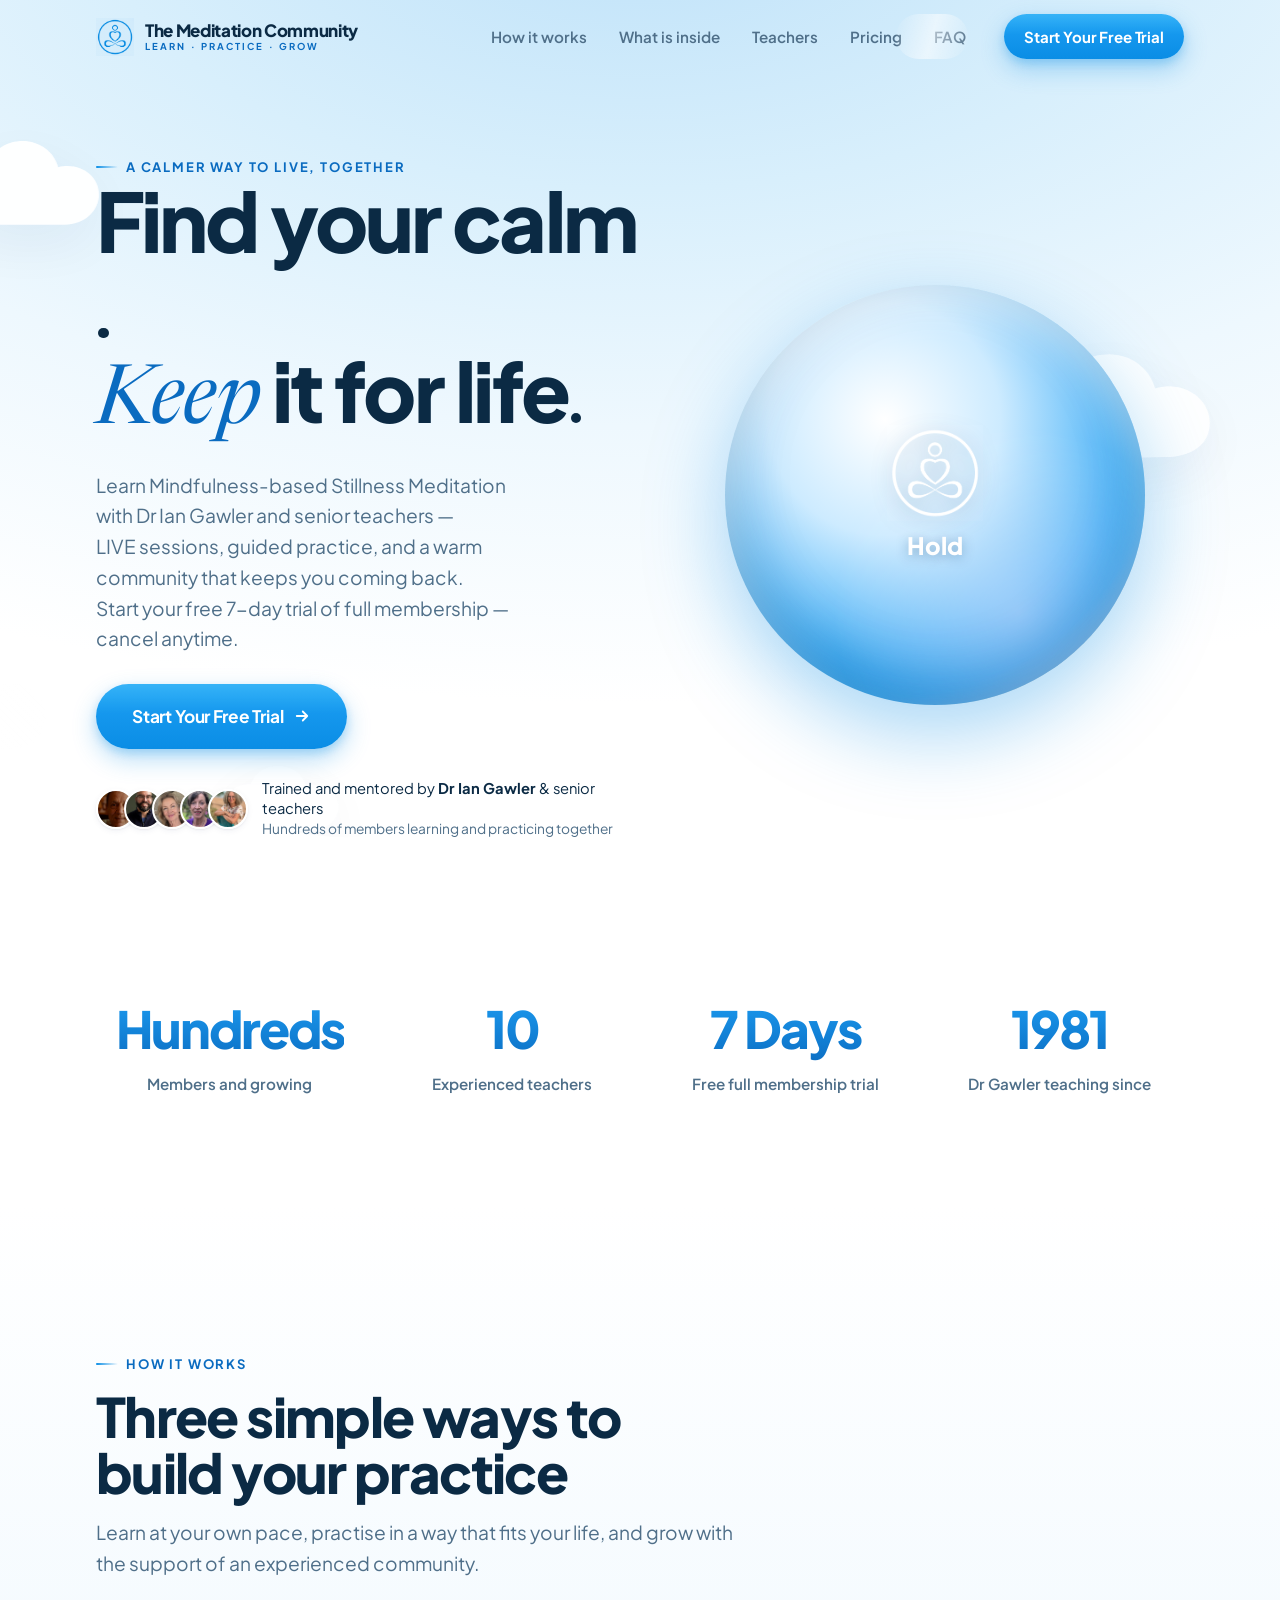
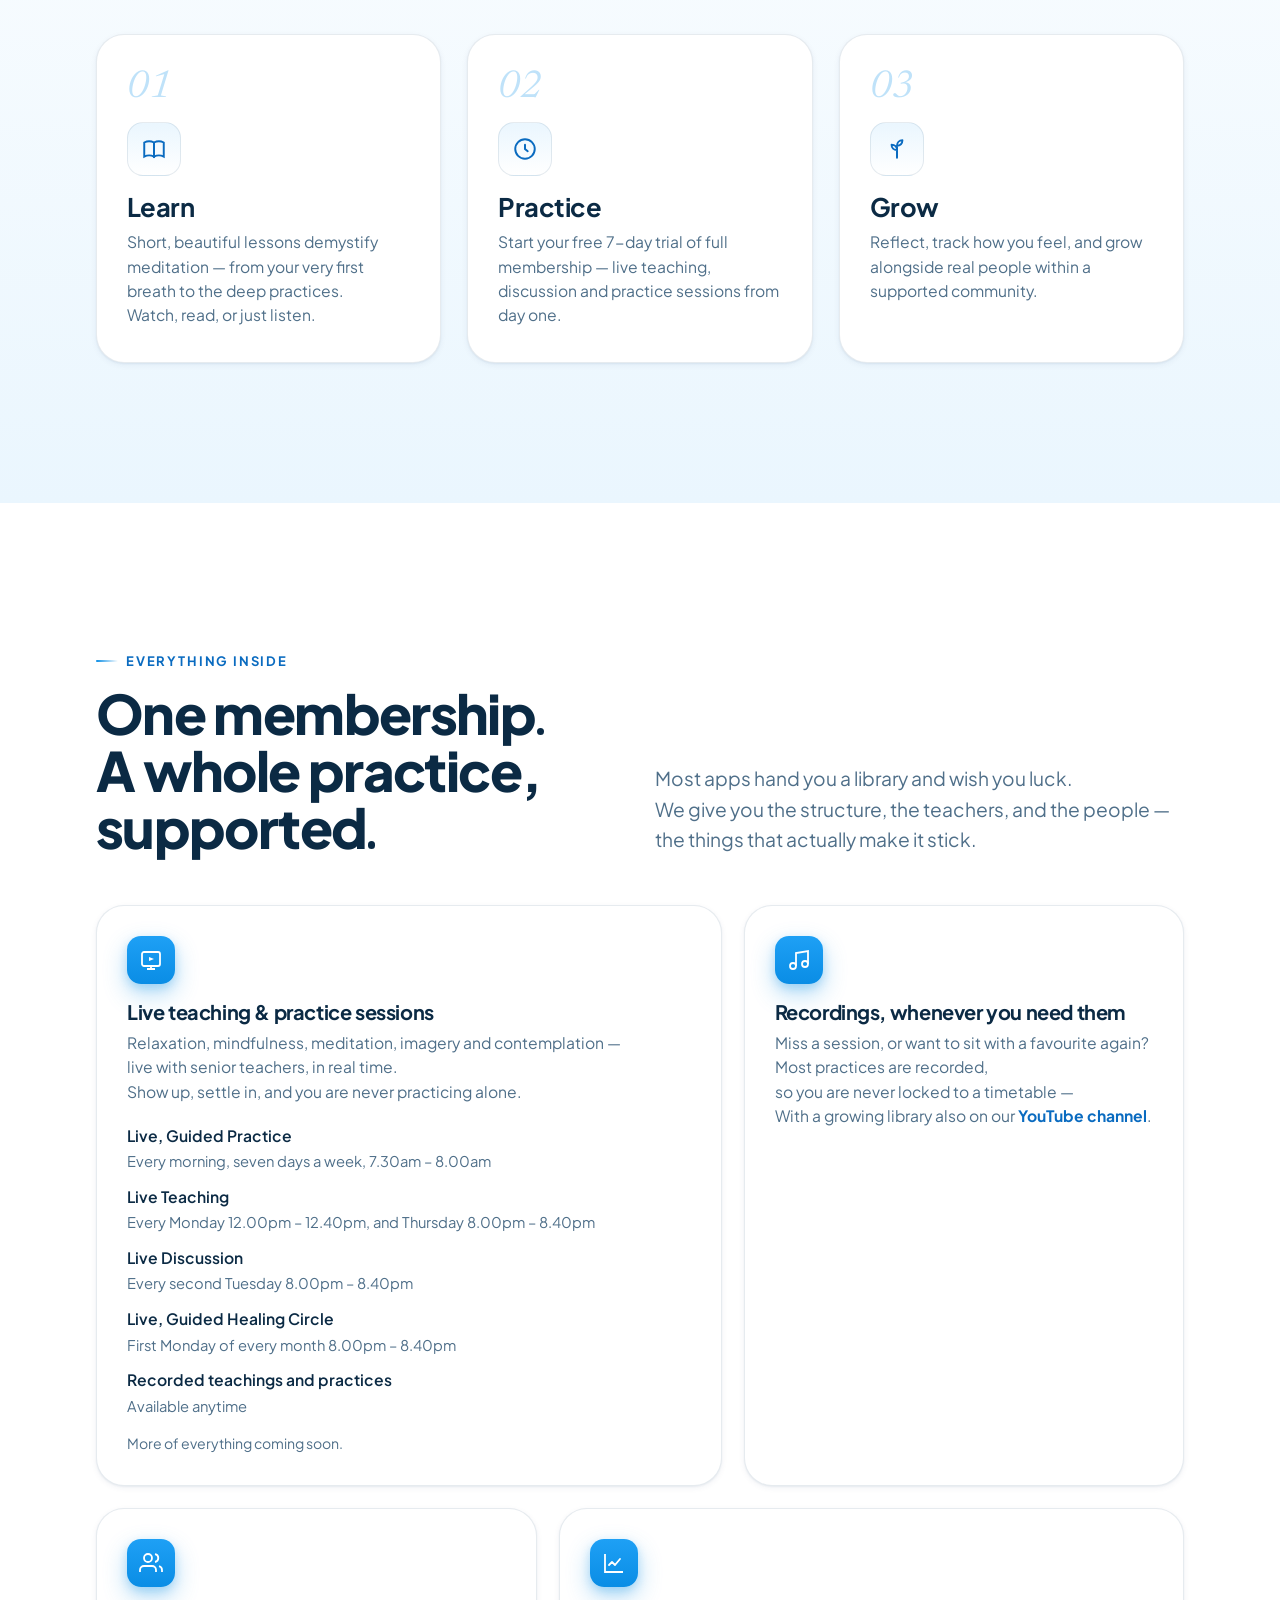
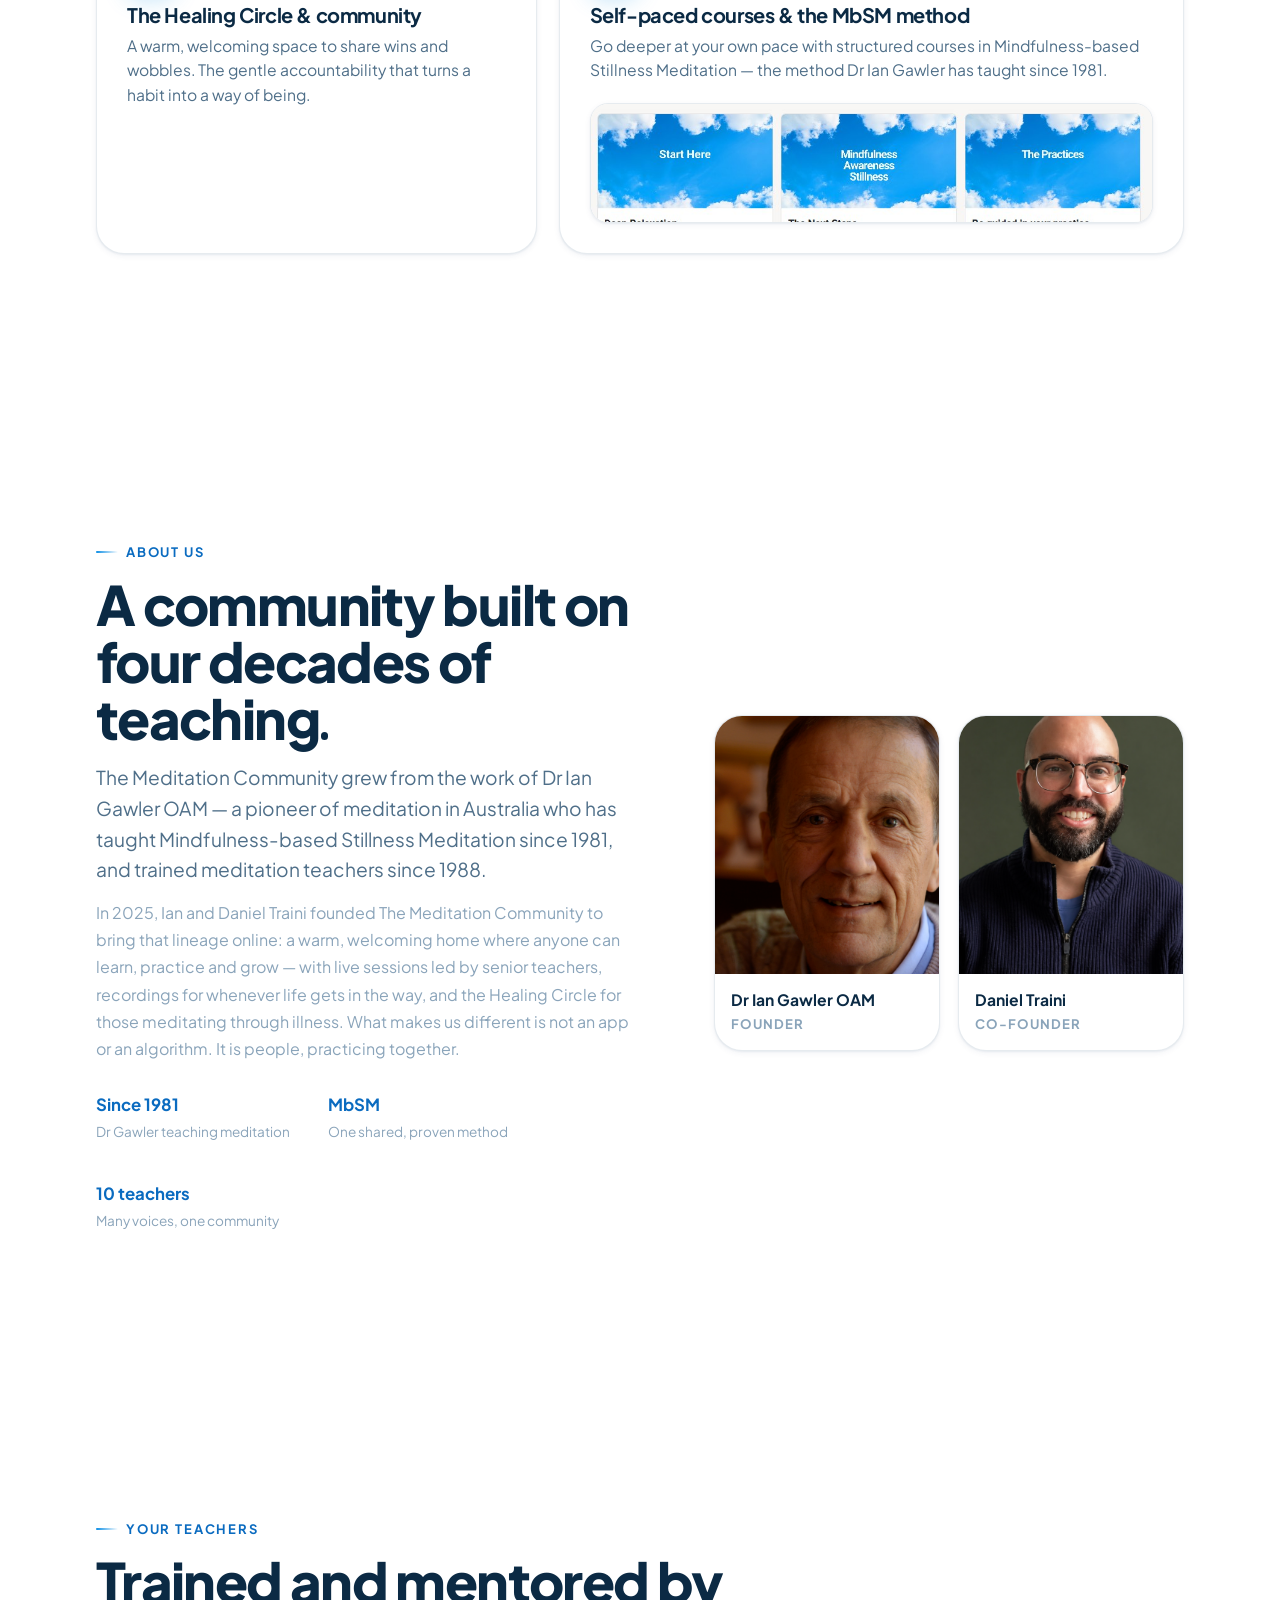
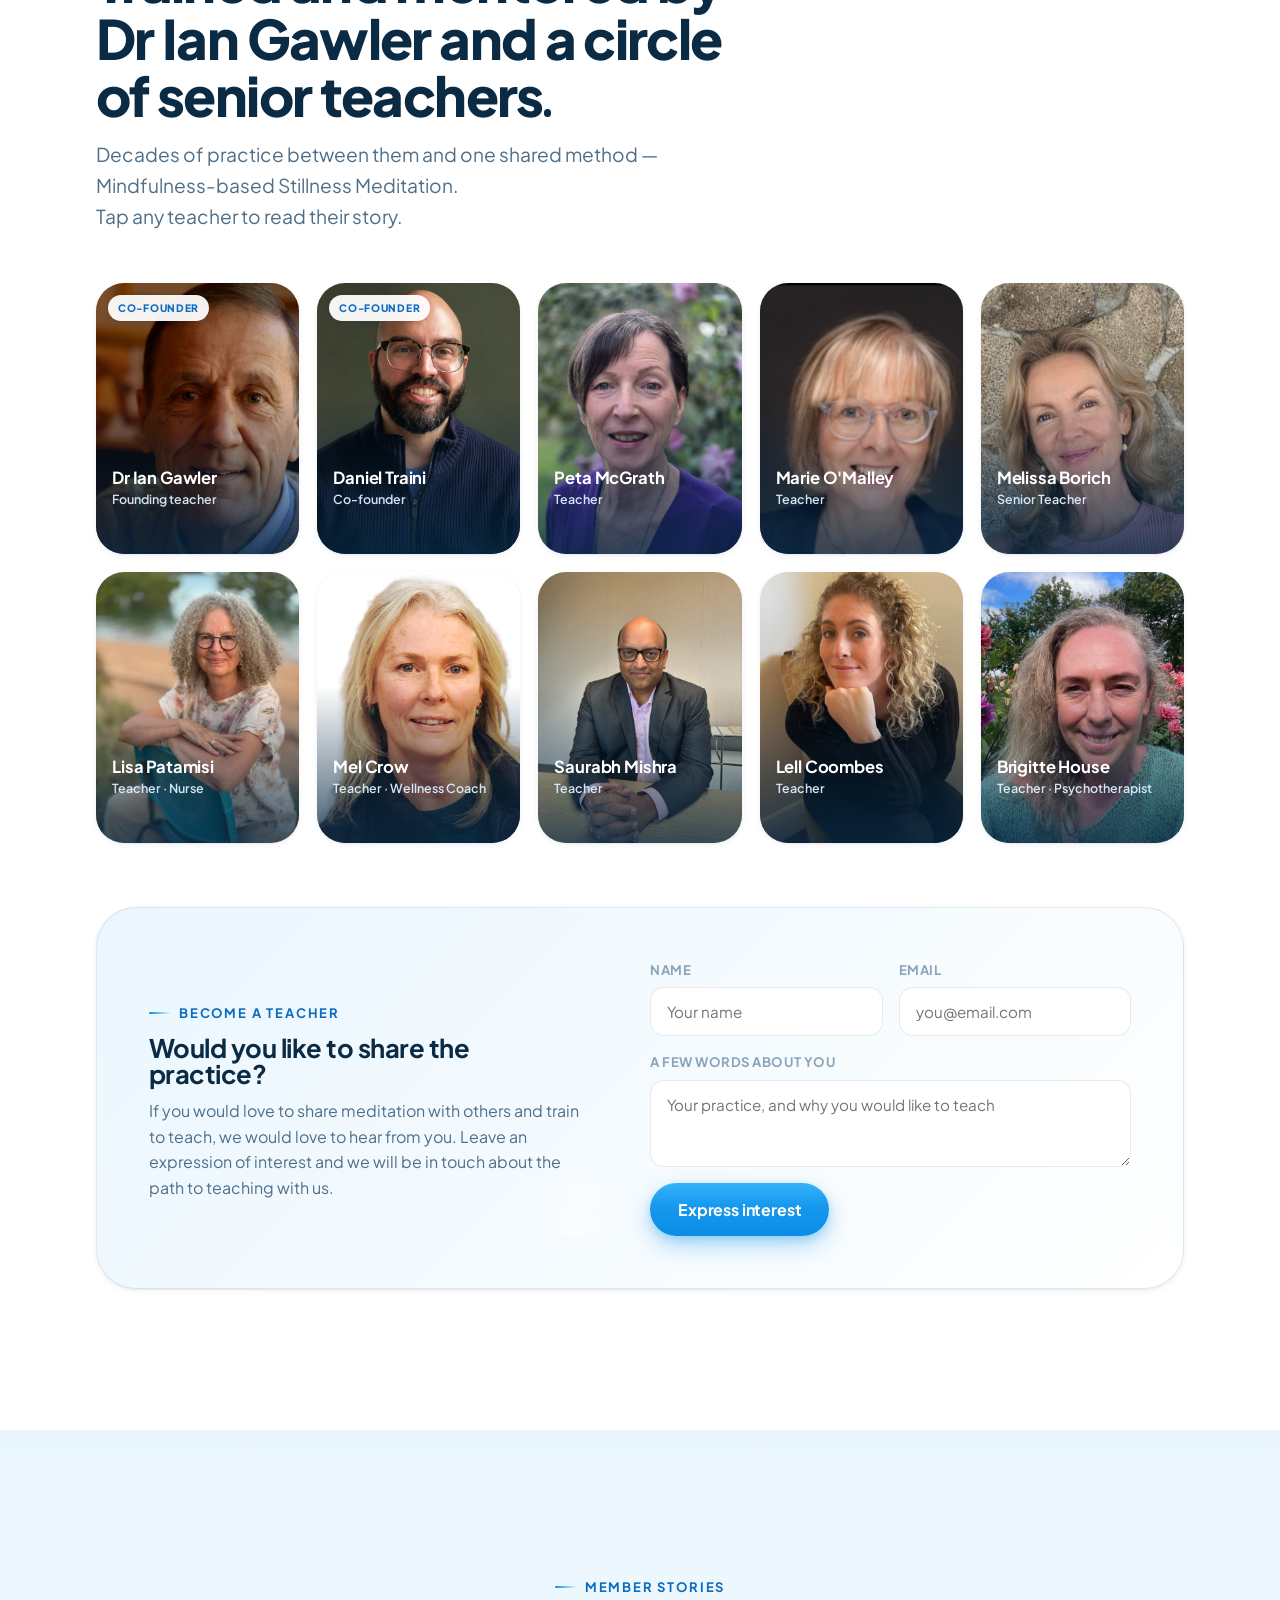
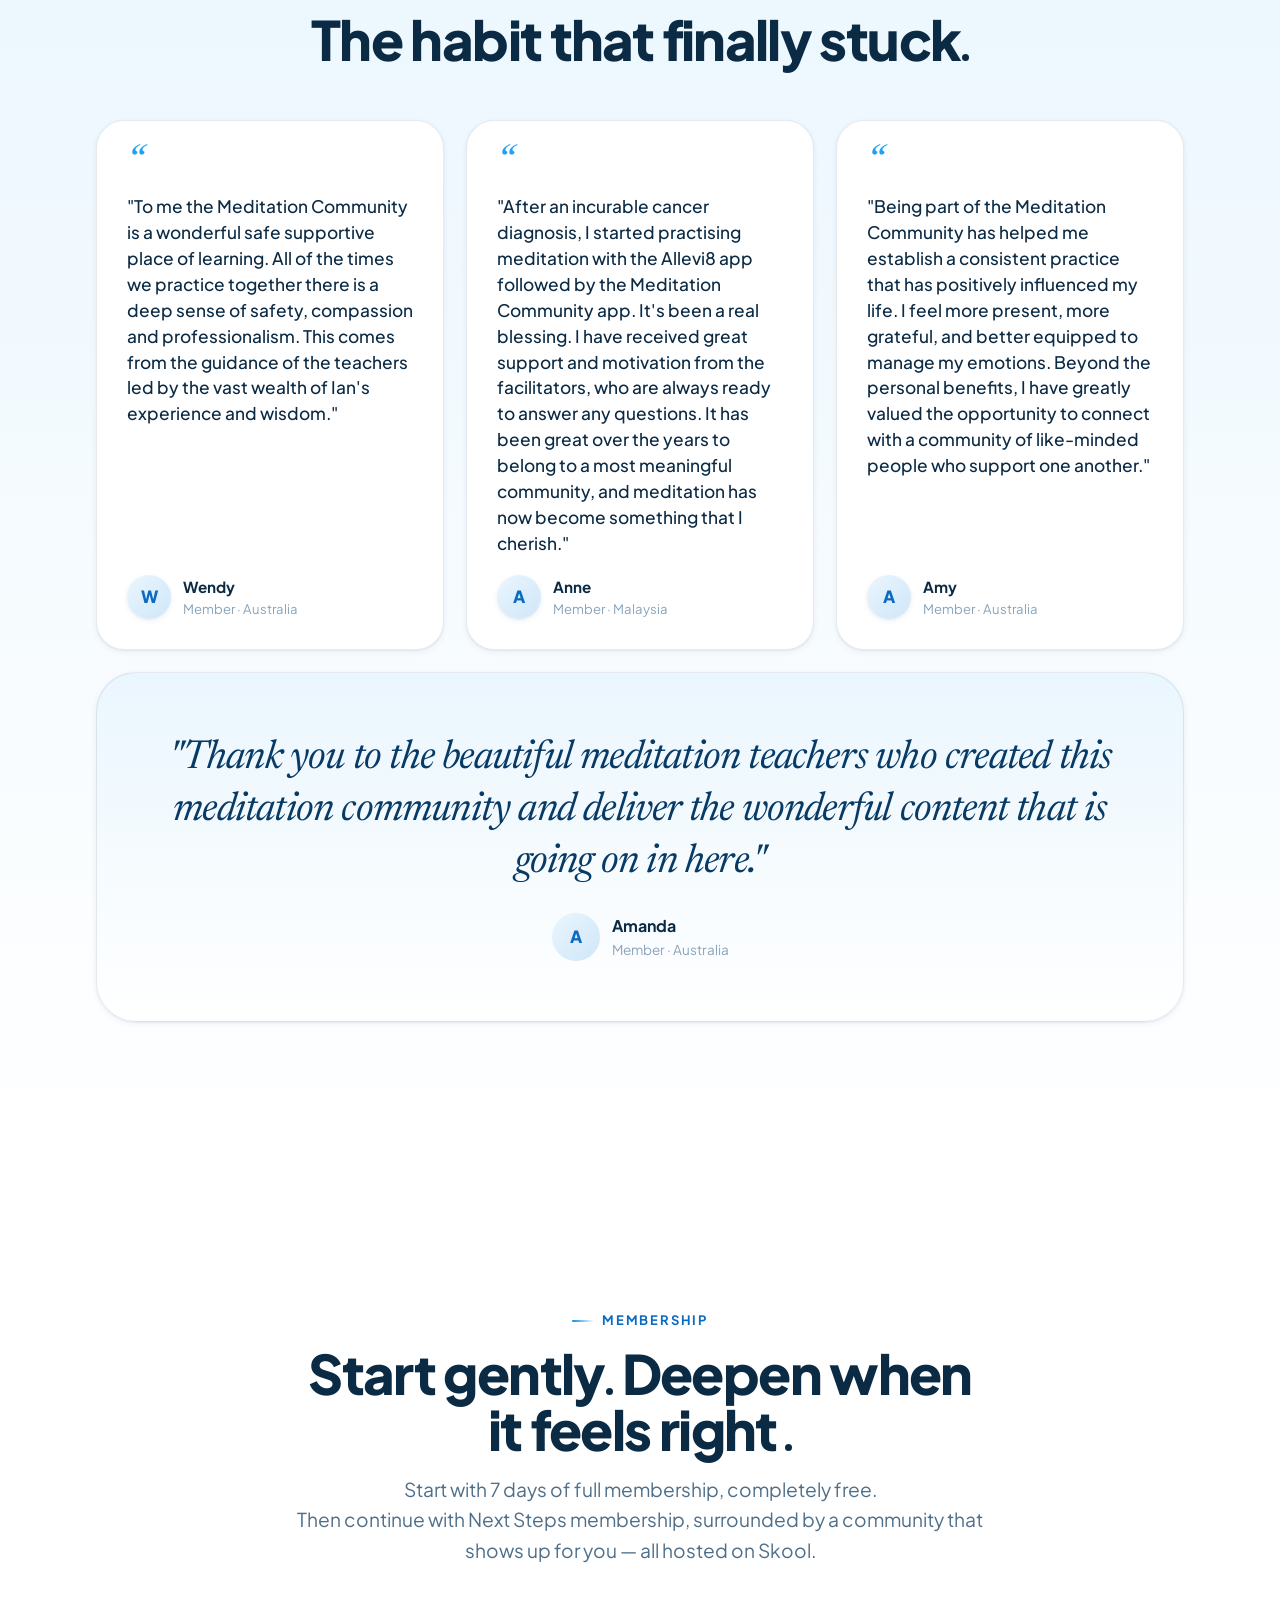
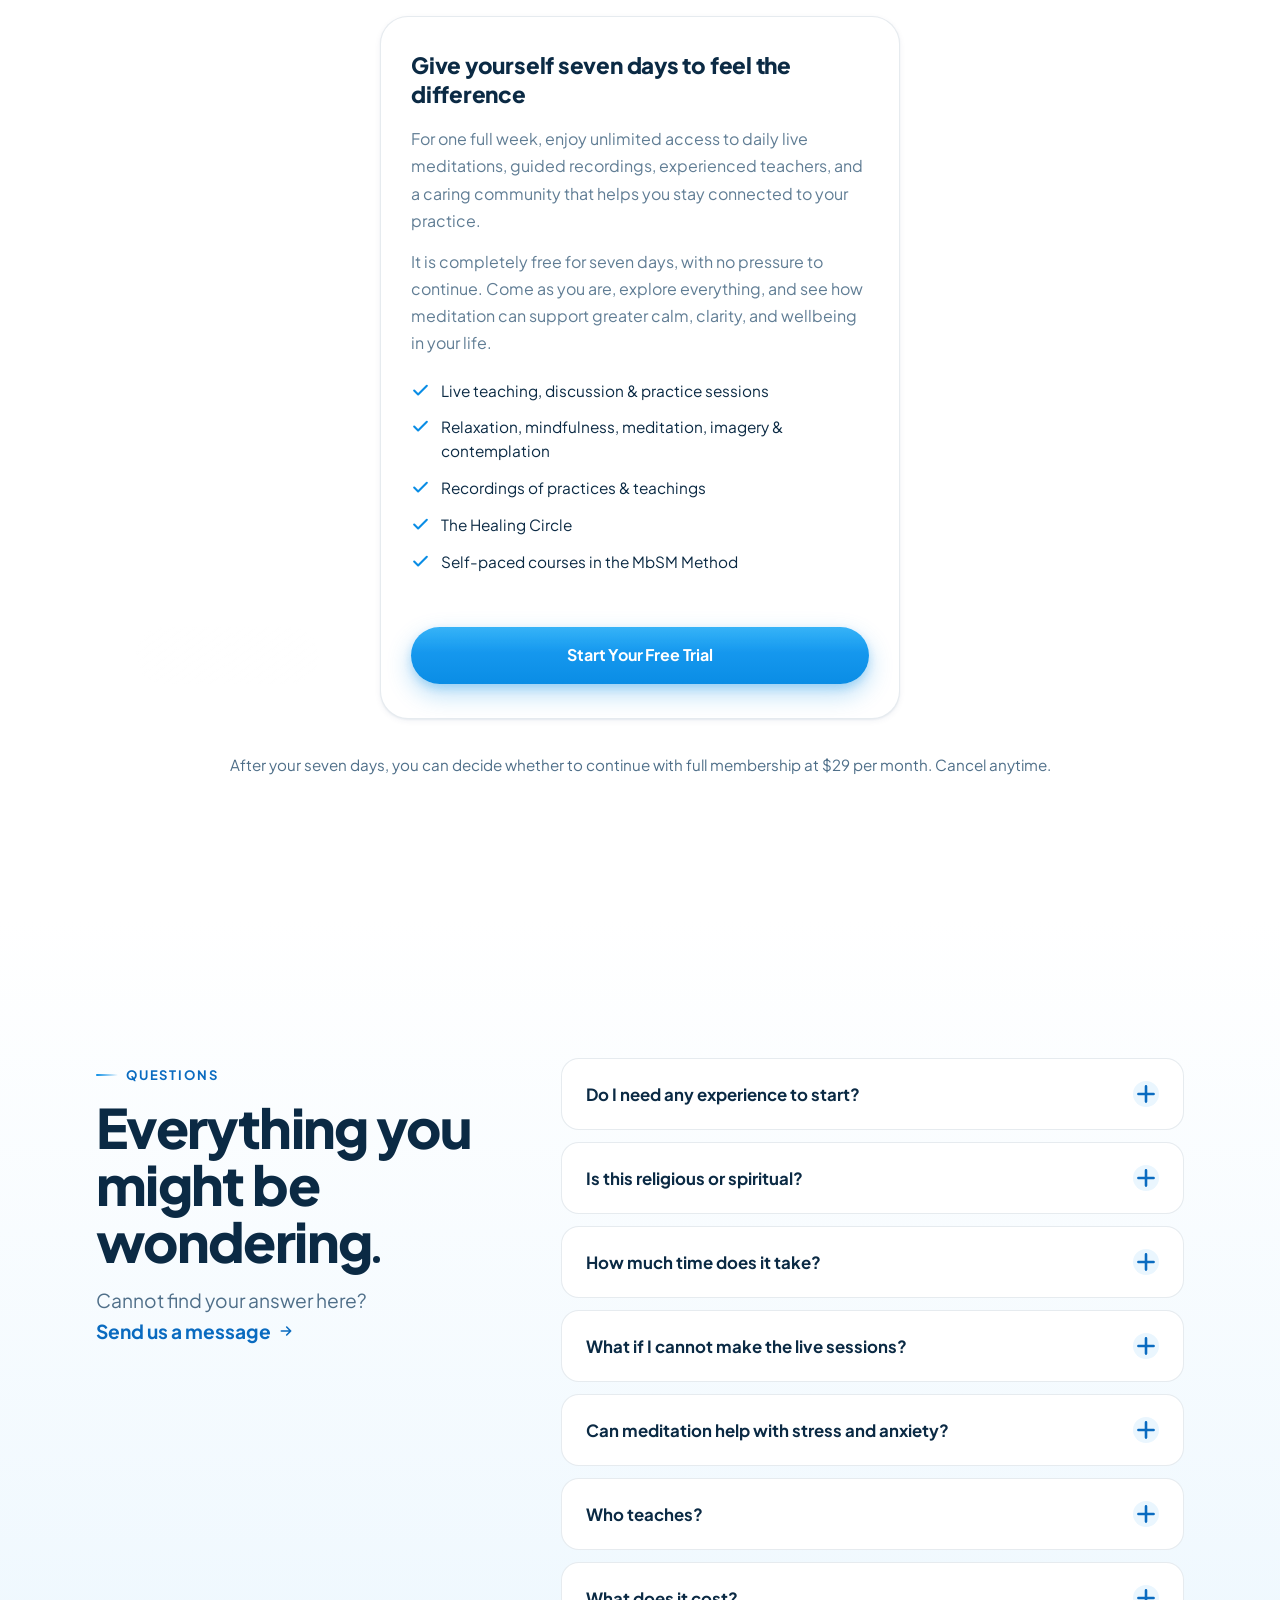
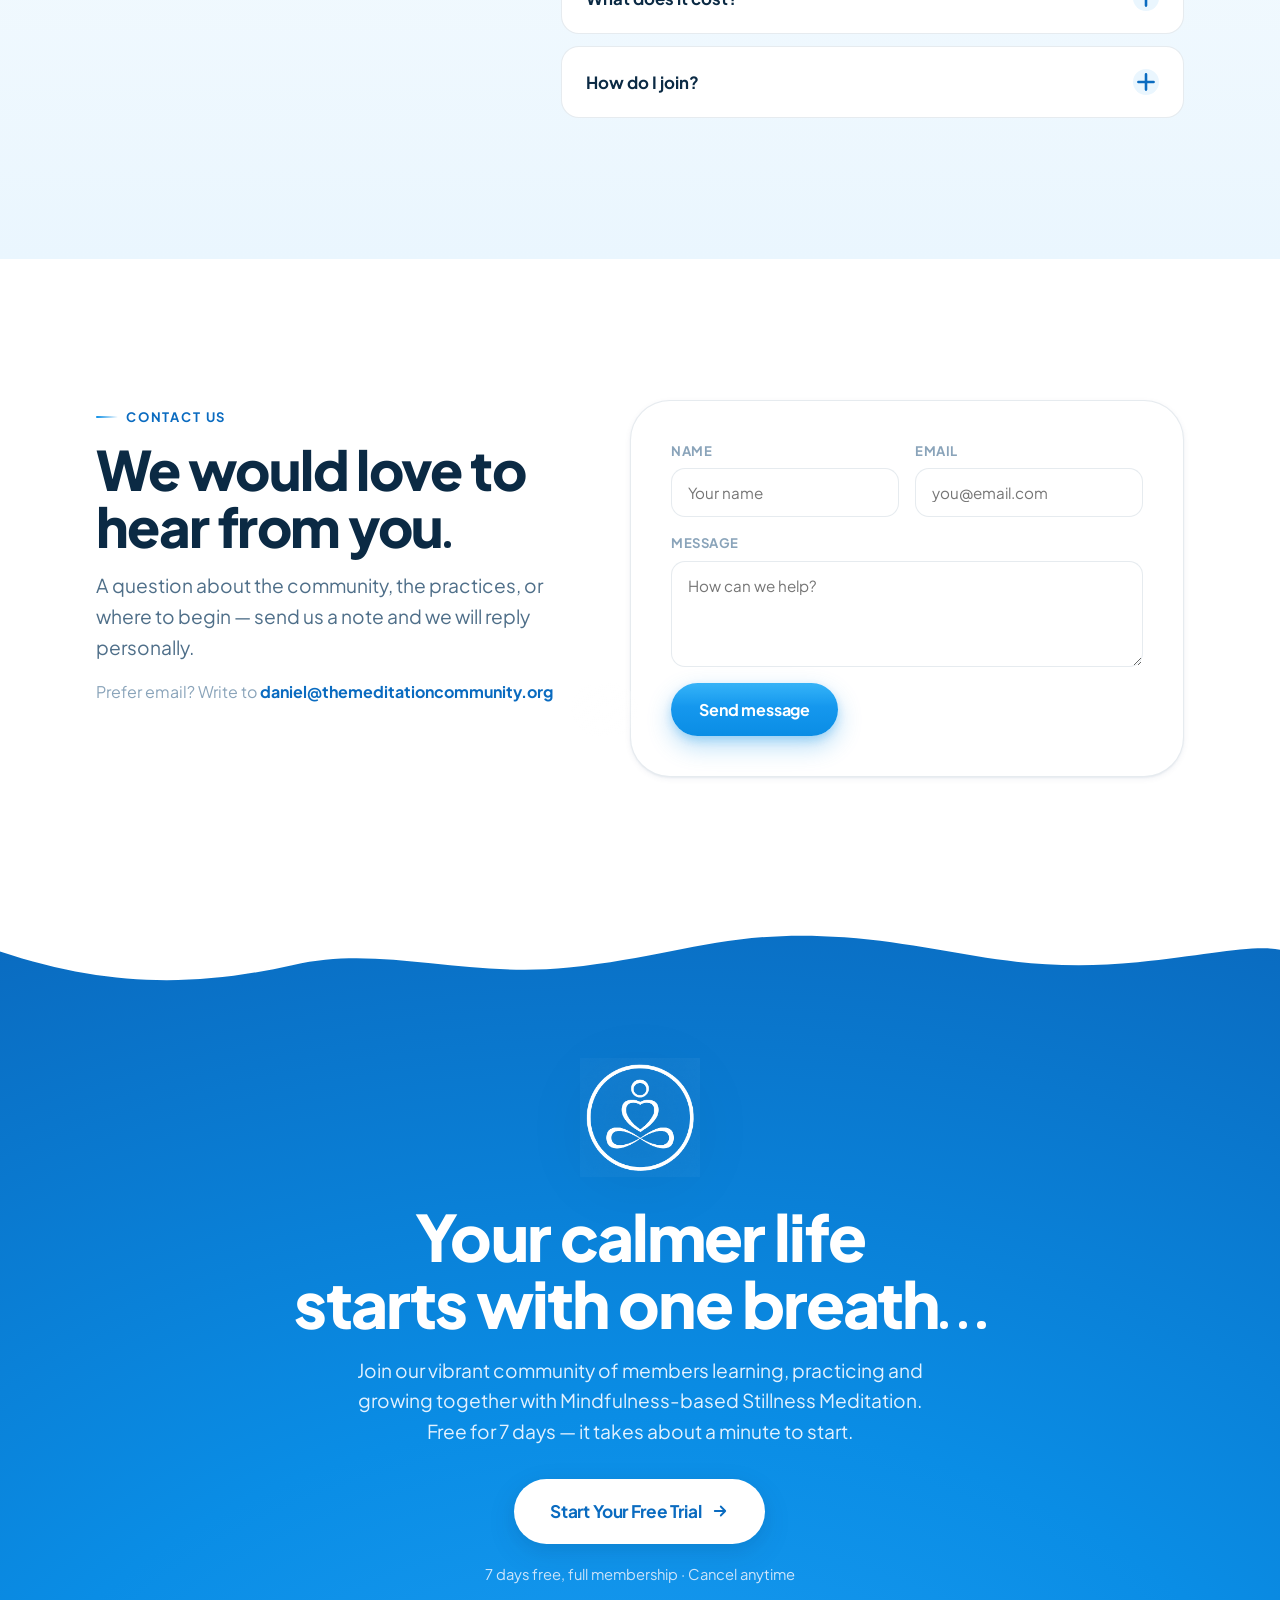
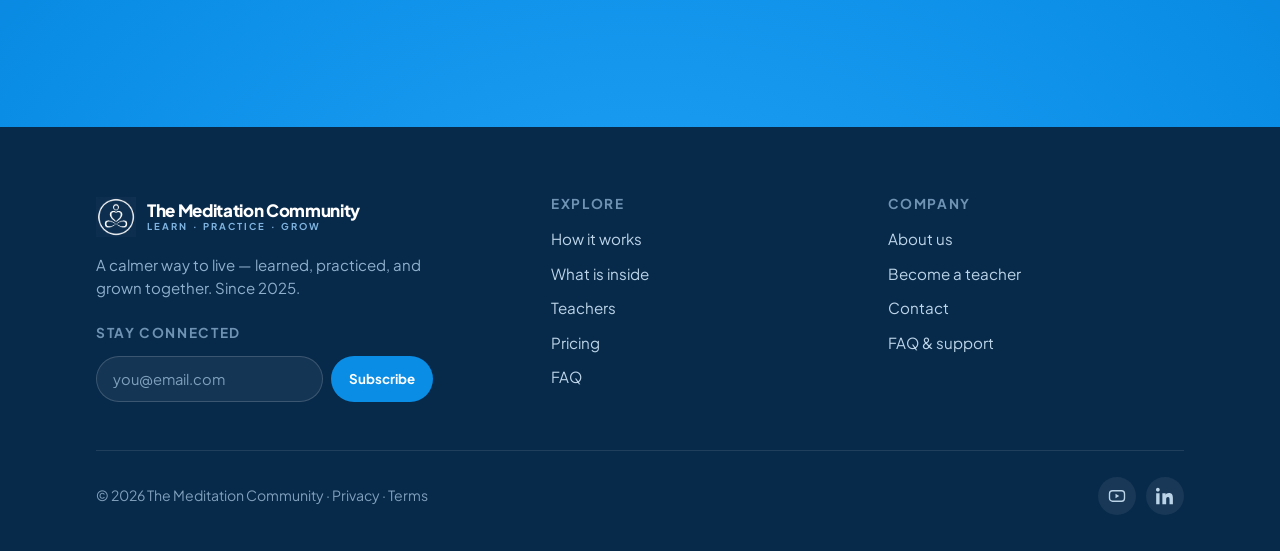
==== commit cb5dd4f0: "Restore pricing benefit bullets; replace live-teaching image with schedule list - Recover the origin" ====
--- a/index.html
+++ b/index.html
@@ -143,13 +143,18 @@
     </div>
 
     <div class="feature-grid">
-      <article class="fcard span-7 tall reveal">
-        <div>
-          <div class="fic"><svg viewBox="0 0 24 24" fill="none" stroke="currentColor" stroke-width="1.8"><rect x="3" y="4" width="18" height="14" rx="2"/><path d="M8 21h8M12 18v3"/><path d="M10 9l5 2-5 2z" fill="currentColor" stroke="none"/></svg></div>
-          <h3>Live teaching &amp; practice sessions</h3>
-          <p>Relaxation, mindfulness, meditation, imagery and contemplation —<br />live with senior teachers, in real time.<br />Show up, settle in, and you are never practicing alone.</p>
-        </div>
-        <img src="assets/screenshot-live-schedule.jpg" alt="The Meditation Community live session calendar showing daily morning sessions, teaching circles and discussion groups" loading="lazy" style="width:100%; height:180px; object-fit:cover; object-position:top; border-radius:var(--r-md); border:1px solid var(--line); margin-top:24px; box-shadow:var(--shadow-sm)" />
+      <article class="fcard span-7 reveal">
+        <div class="fic"><svg viewBox="0 0 24 24" fill="none" stroke="currentColor" stroke-width="1.8"><rect x="3" y="4" width="18" height="14" rx="2"/><path d="M8 21h8M12 18v3"/><path d="M10 9l5 2-5 2z" fill="currentColor" stroke="none"/></svg></div>
+        <h3>Live teaching &amp; practice sessions</h3>
+        <p>Relaxation, mindfulness, meditation, imagery and contemplation —<br />live with senior teachers, in real time.<br />Show up, settle in, and you are never practicing alone.</p>
+        <ul class="sched-list">
+          <li><b>Live, Guided Practice</b><span>Every morning, seven days a week, 7.30am – 8.00am</span></li>
+          <li><b>Live Teaching</b><span>Every Monday 12.00pm – 12.40pm, and Thursday 8.00pm – 8.40pm</span></li>
+          <li><b>Live Discussion</b><span>Every second Tuesday 8.00pm – 8.40pm</span></li>
+          <li><b>Live, Guided Healing Circle</b><span>First Monday of every month 8.00pm – 8.40pm</span></li>
+          <li><b>Recorded teachings and practices</b><span>Available anytime</span></li>
+        </ul>
+        <p class="muted" style="margin-top:16px; font-size:.88rem">More of everything coming soon.</p>
       </article>
 
       <article class="fcard span-5 reveal d1">
@@ -378,6 +383,13 @@
         <div class="pname" style="font-size:1.4rem; line-height:1.3">Give yourself seven days to feel the difference</div>
         <p class="pdesc" style="margin-top:16px; font-size:1rem; line-height:1.7">For one full week, enjoy unlimited access to daily live meditations, guided recordings, experienced teachers, and a caring community that helps you stay connected to your practice.</p>
         <p class="pdesc" style="margin-top:14px; font-size:1rem; line-height:1.7">It is completely free for seven days, with no pressure to continue. Come as you are, explore everything, and see how meditation can support greater calm, clarity, and wellbeing in your life.</p>
+        <ul>
+          <li><svg viewBox="0 0 24 24" fill="none" stroke="currentColor" stroke-width="2.6"><path d="M20 6 9 17l-5-5" stroke-linecap="round" stroke-linejoin="round"/></svg>Live teaching, discussion &amp; practice sessions</li>
+          <li><svg viewBox="0 0 24 24" fill="none" stroke="currentColor" stroke-width="2.6"><path d="M20 6 9 17l-5-5" stroke-linecap="round" stroke-linejoin="round"/></svg>Relaxation, mindfulness, meditation, imagery &amp; contemplation</li>
+          <li><svg viewBox="0 0 24 24" fill="none" stroke="currentColor" stroke-width="2.6"><path d="M20 6 9 17l-5-5" stroke-linecap="round" stroke-linejoin="round"/></svg>Recordings of practices &amp; teachings</li>
+          <li><svg viewBox="0 0 24 24" fill="none" stroke="currentColor" stroke-width="2.6"><path d="M20 6 9 17l-5-5" stroke-linecap="round" stroke-linejoin="round"/></svg>The Healing Circle</li>
+          <li><svg viewBox="0 0 24 24" fill="none" stroke="currentColor" stroke-width="2.6"><path d="M20 6 9 17l-5-5" stroke-linecap="round" stroke-linejoin="round"/></svg>Self-paced courses in the MbSM Method</li>
+        </ul>
         <a href="https://www.skool.com/themeditationcommunity/about" target="_blank" rel="noopener" class="btn btn-primary btn-block" data-magnetic style="margin-top:26px">Start Your Free Trial</a>
       </article>
     </div>
--- a/styles.css
+++ b/styles.css
@@ -324,6 +324,10 @@
 .fcard h3 { margin-bottom: 8px; font-size: 1.25rem; }
 .fcard p { color: var(--ink-soft); font-size: .98rem; }
 .fcard.tall { display: flex; flex-direction: column; justify-content: space-between; min-height: 320px; }
+.sched-list { list-style: none; padding: 0; margin: 20px 0 0; display: flex; flex-direction: column; gap: 12px; }
+.sched-list li { display: flex; flex-direction: column; gap: 2px; }
+.sched-list b { font-weight: 600; color: var(--ink); font-size: .98rem; }
+.sched-list span { font-size: .92rem; color: var(--ink-soft); }
 
 /* media placeholder */
 .ph {
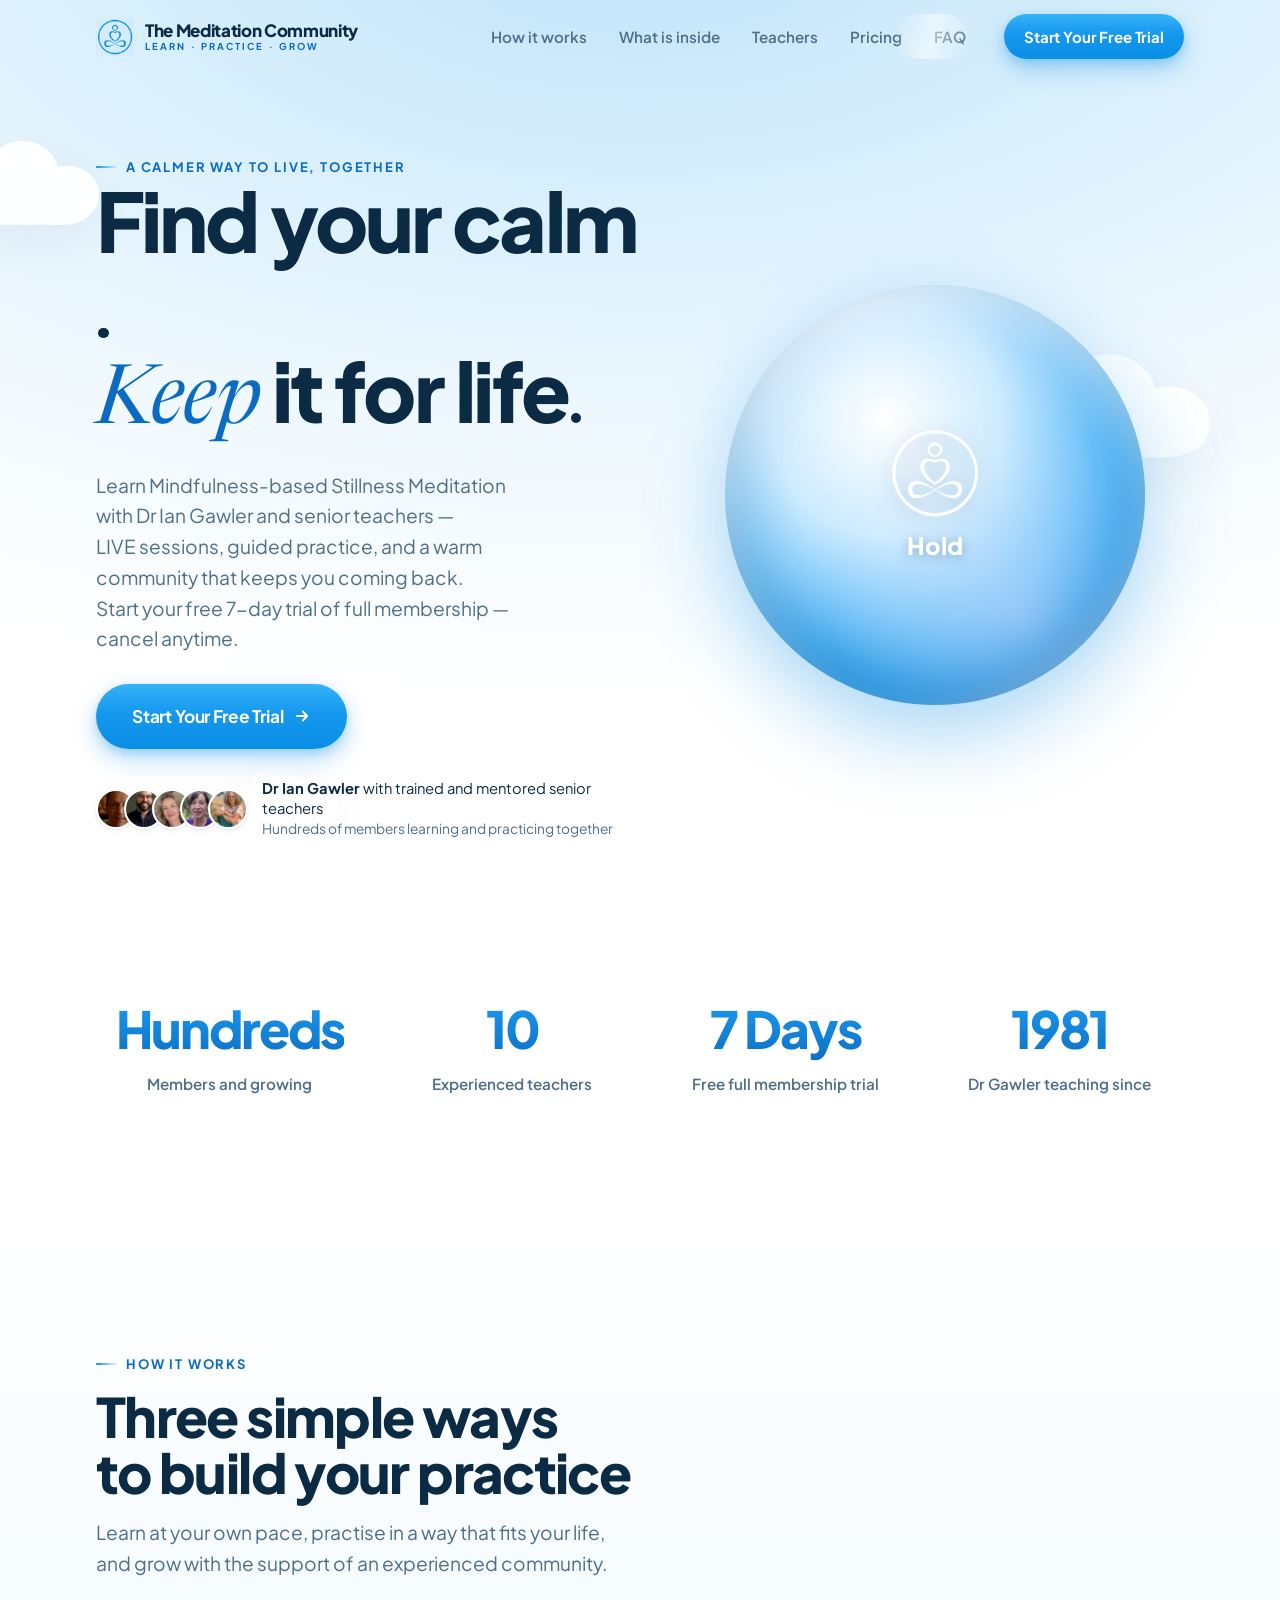
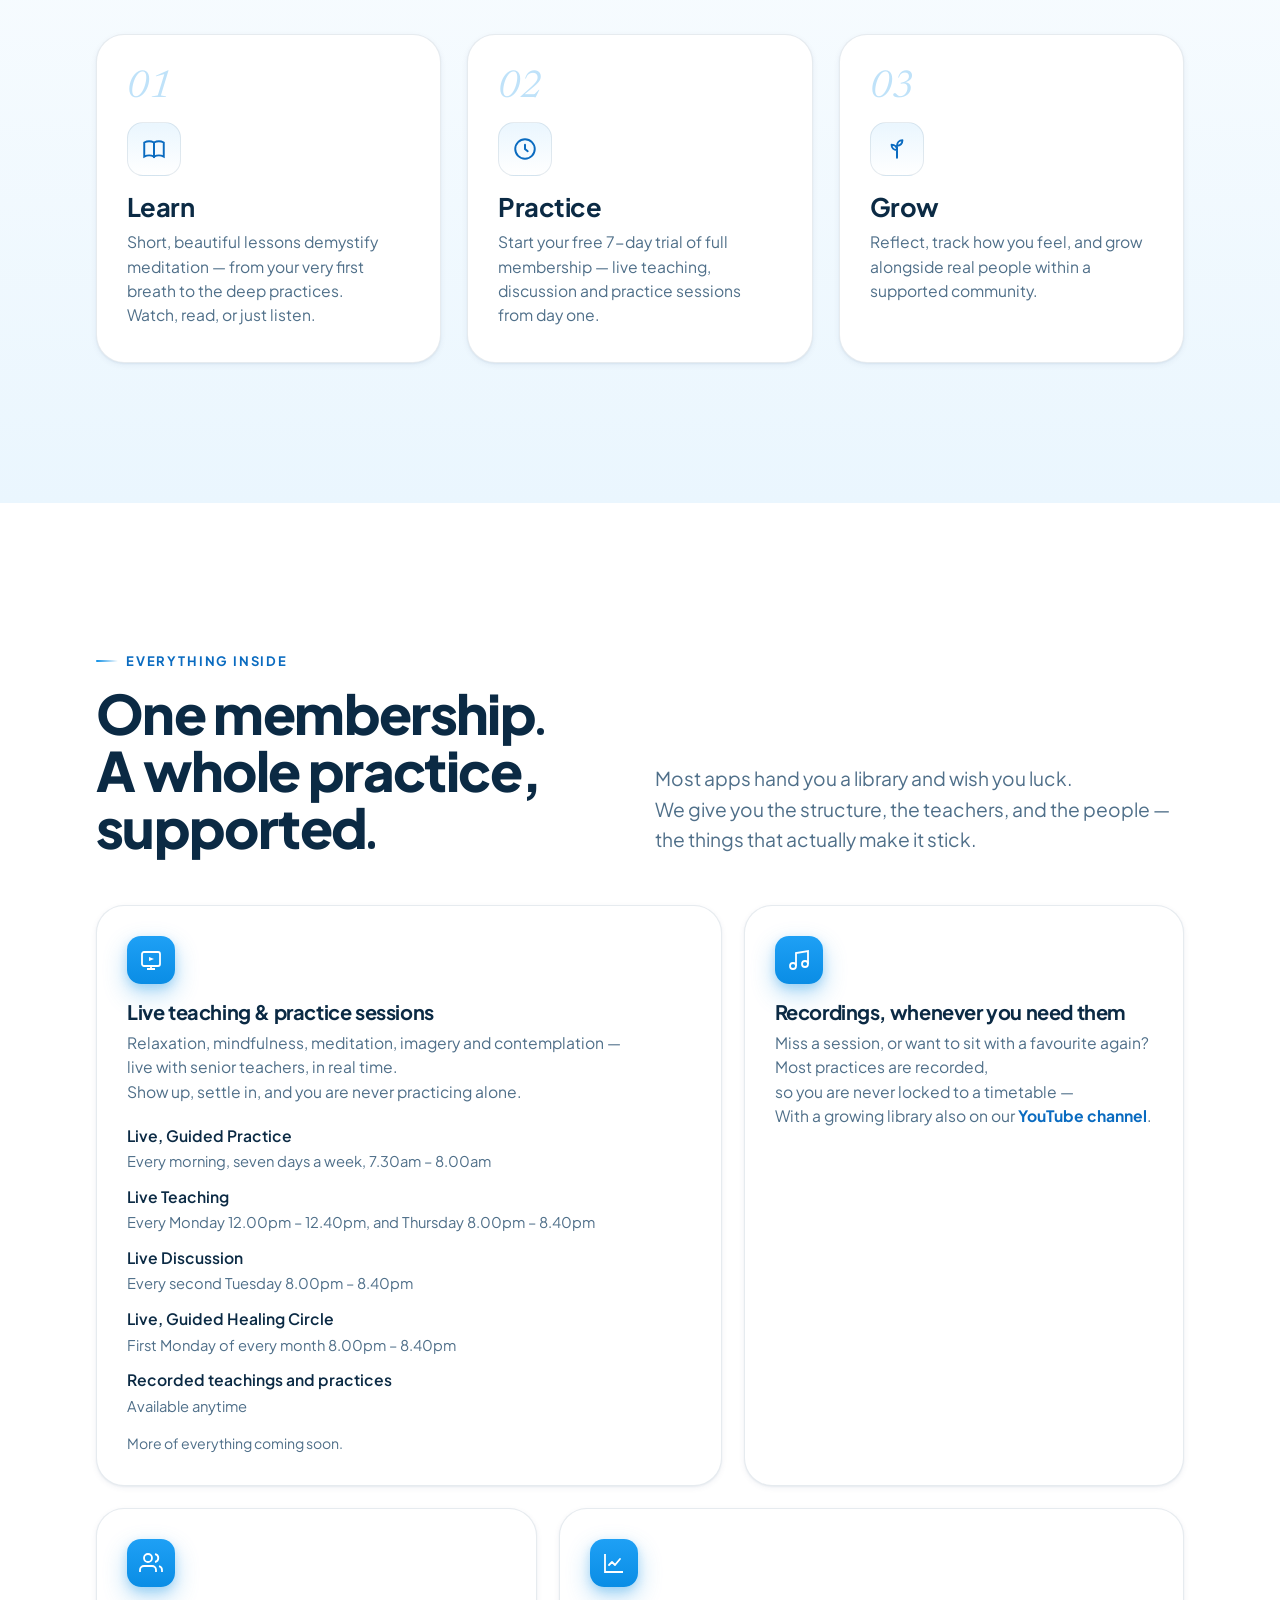
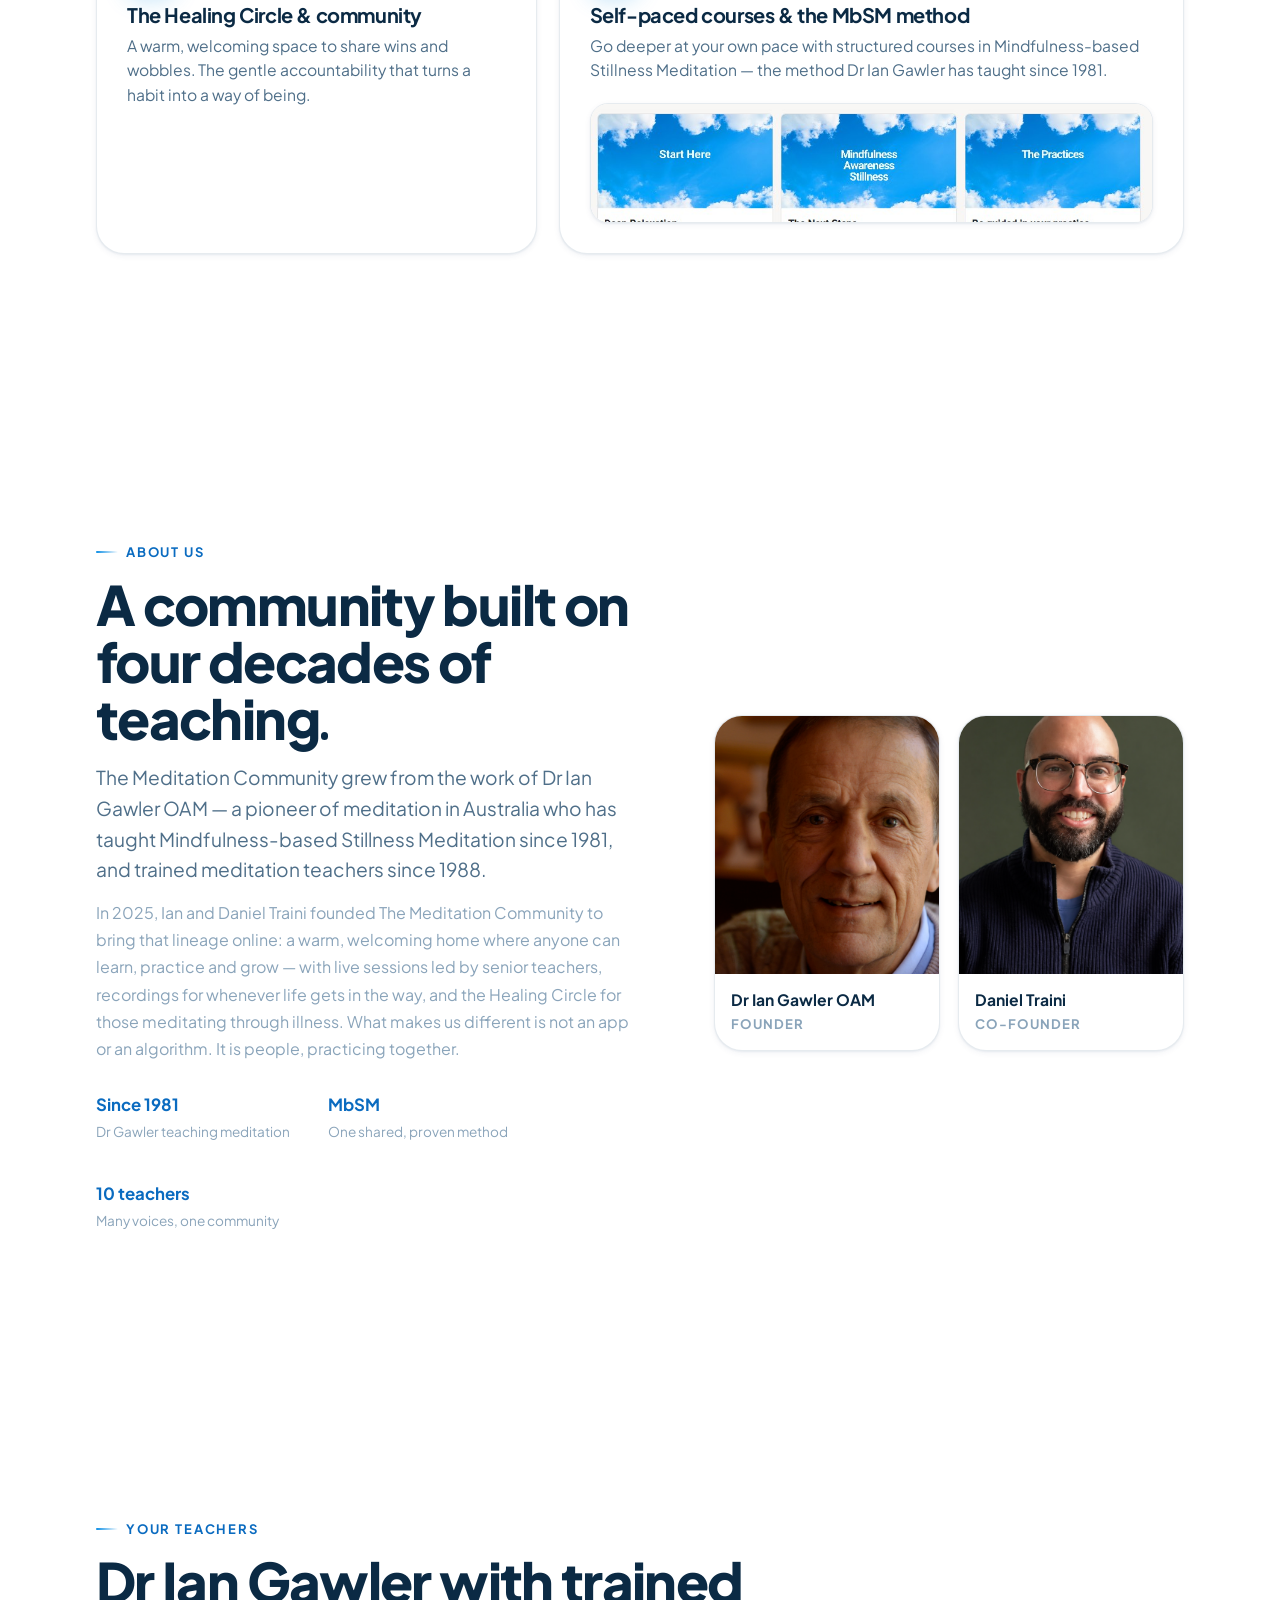
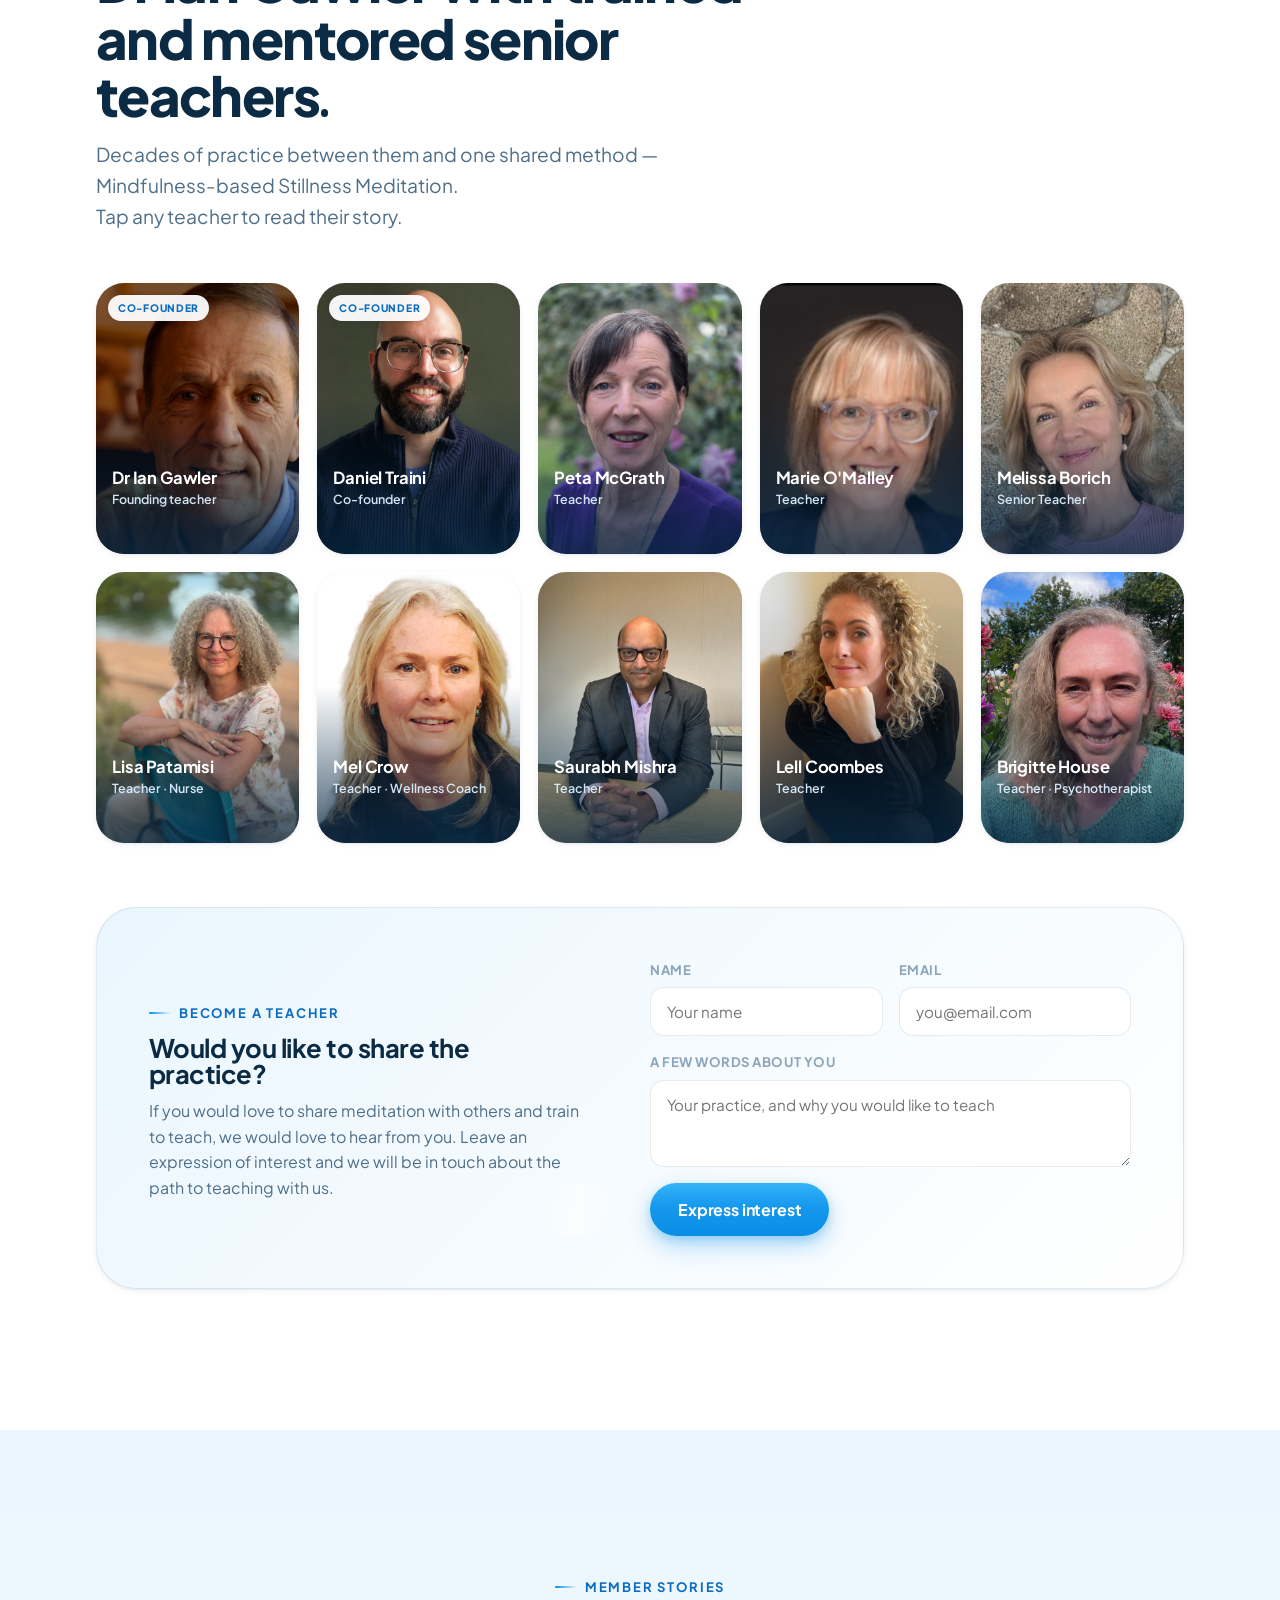
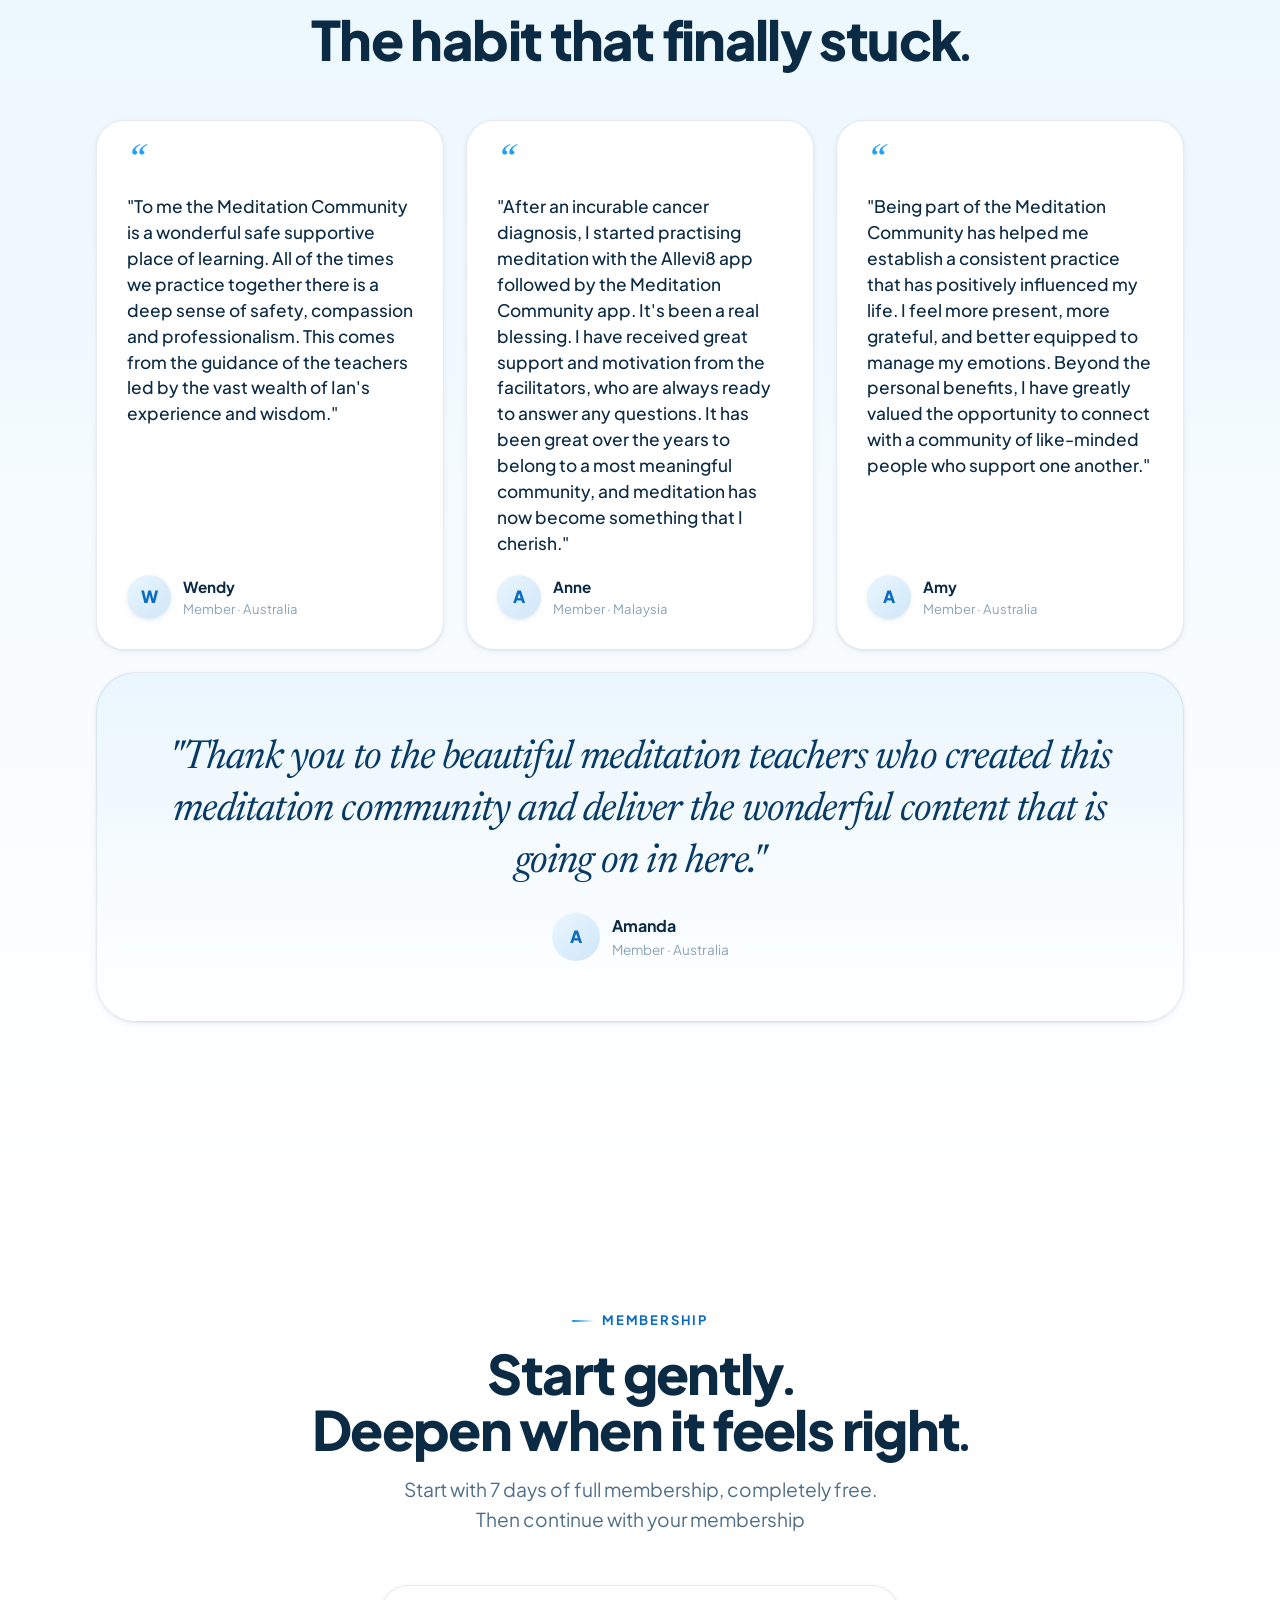
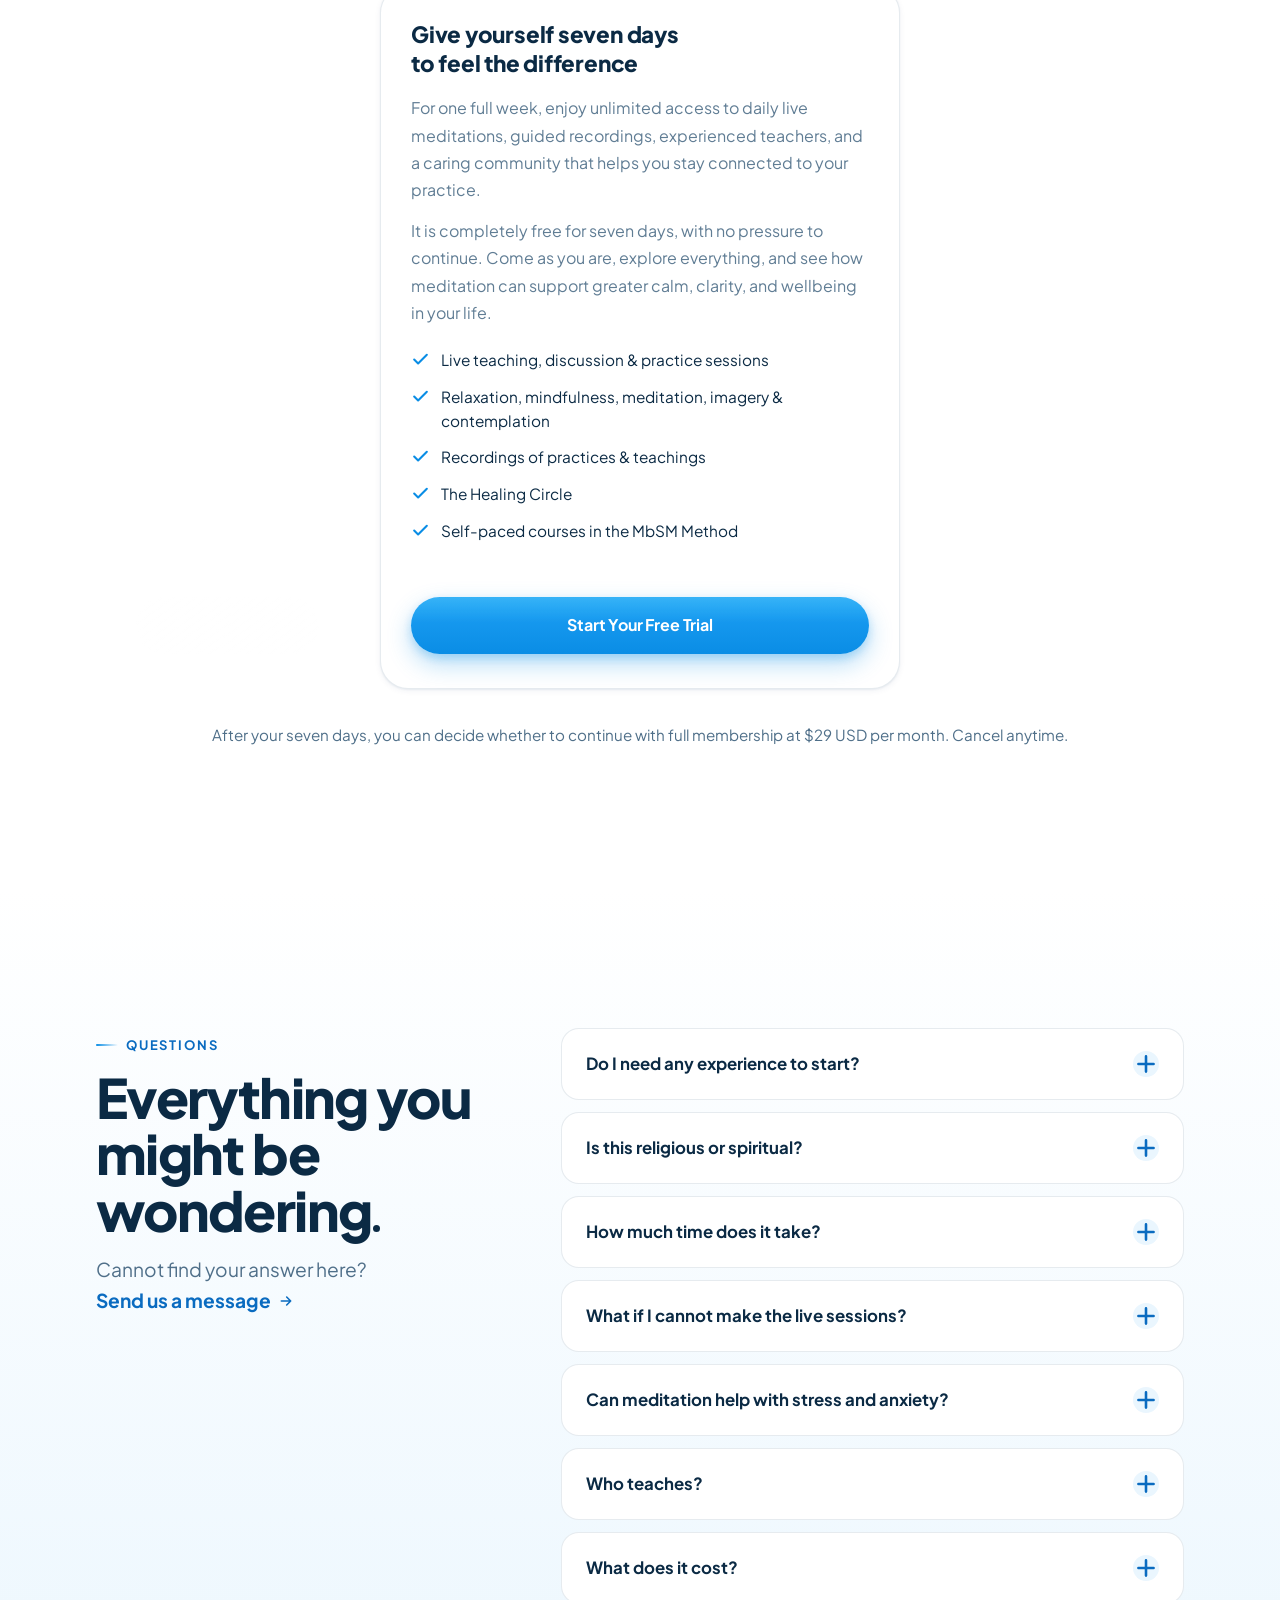
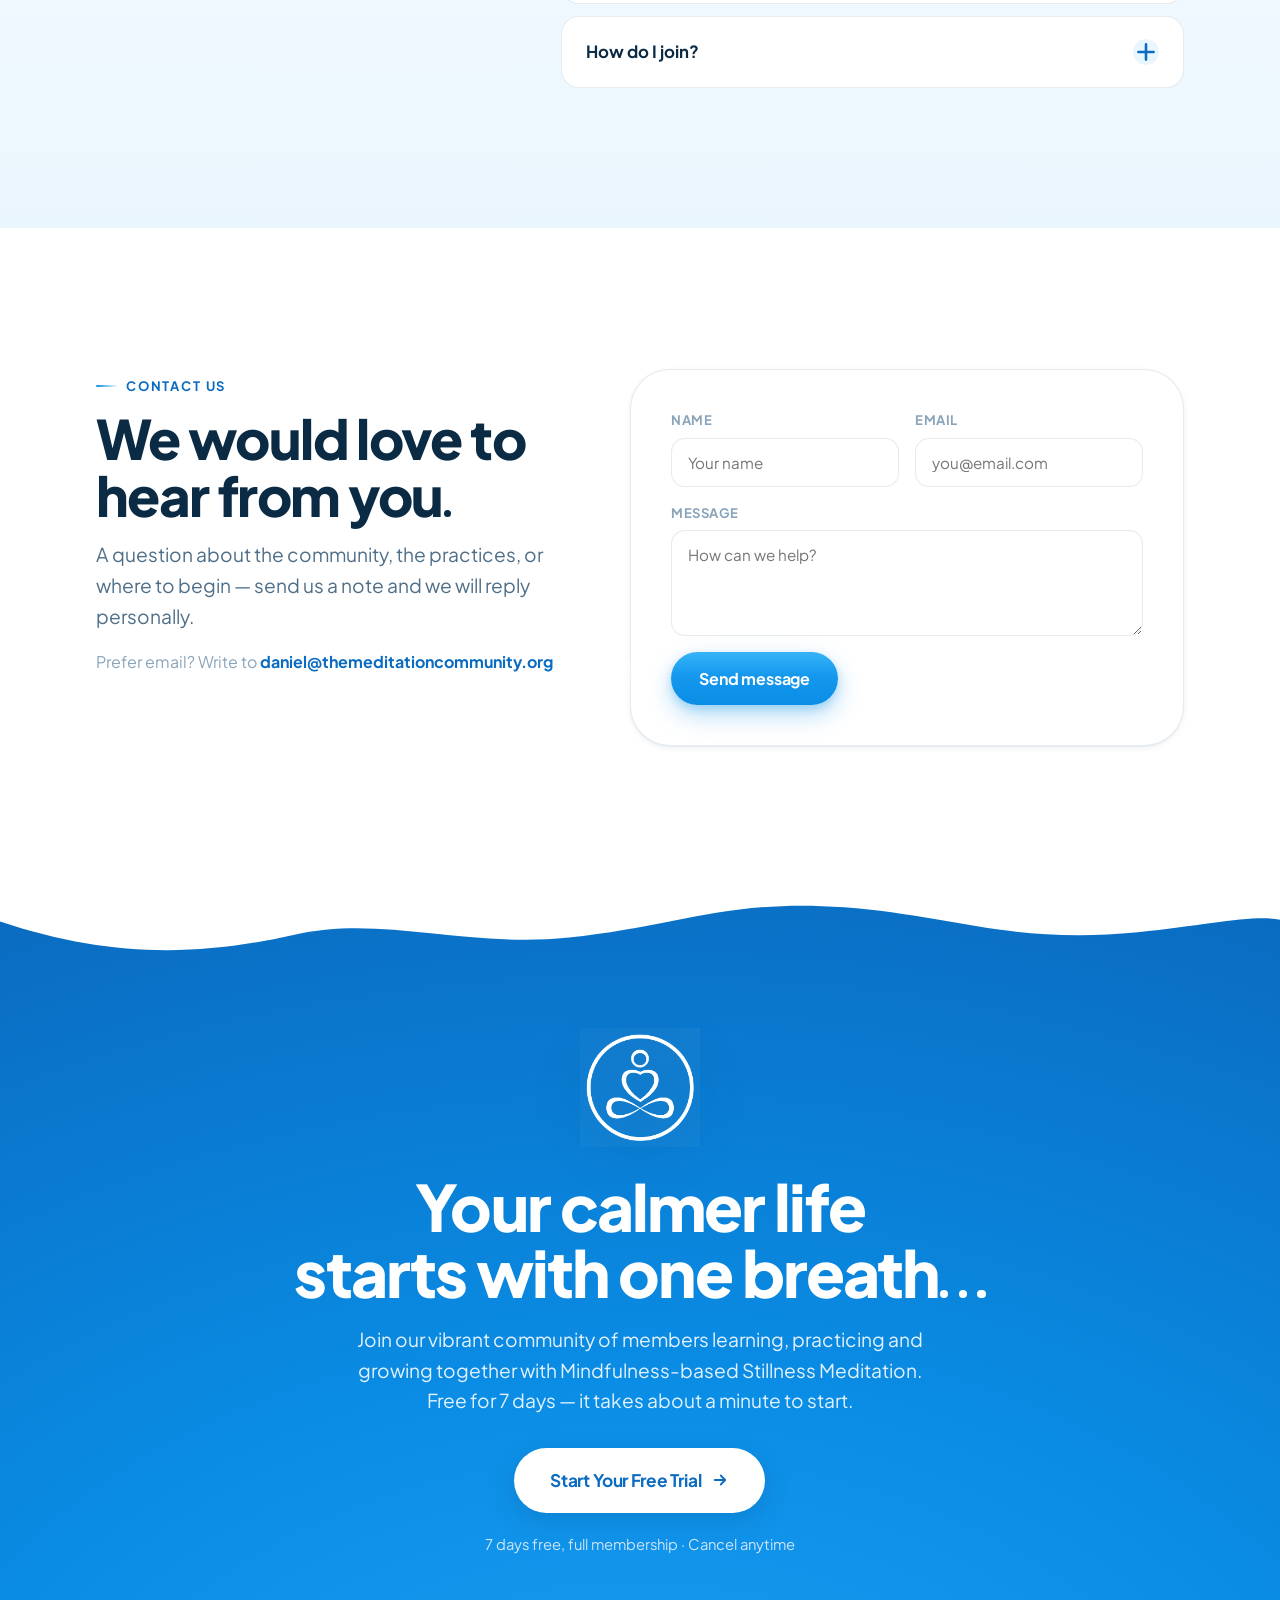
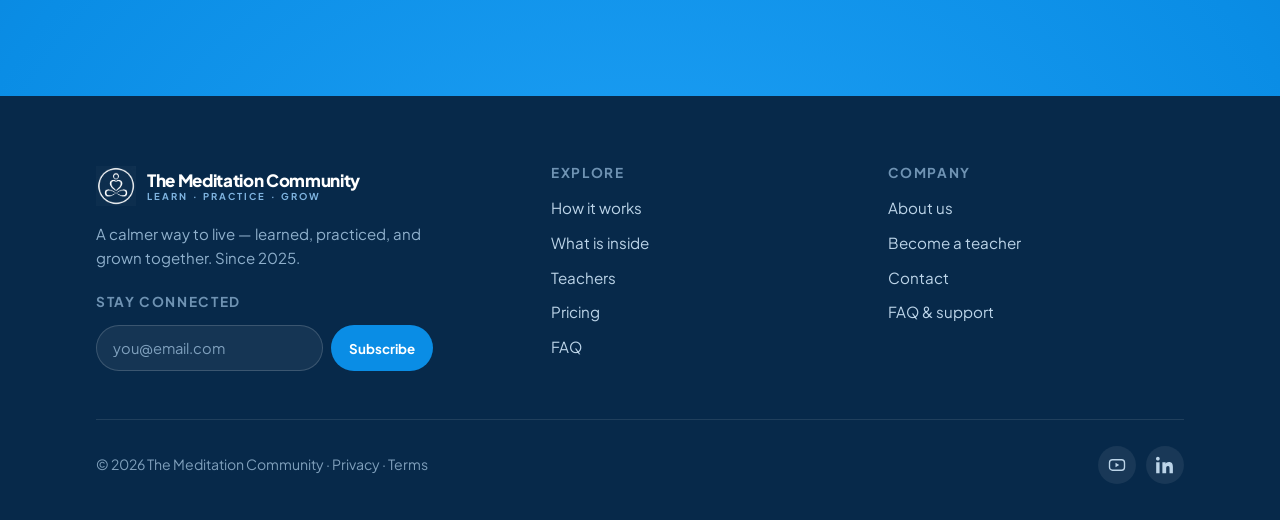
==== commit dd5de070: "Copy tweaks: line breaks, Ian Gawler credit line, $29 USD, FAQ wording Adds a .brk desktop-only line" ====
--- a/index.html
+++ b/index.html
@@ -63,7 +63,7 @@
           <span style="background-image:url(assets/teachers/lisa-patamisi.jpg)"></span>
         </div>
         <div class="proof-text">
-          <div>Trained and mentored by <b>Dr Ian Gawler</b> &amp; senior teachers</div>
+          <div><b>Dr Ian Gawler</b> with trained and mentored senior teachers</div>
           <div class="muted" style="font-size:.86rem; margin-top:2px">Hundreds of members learning and practicing together</div>
         </div>
       </div>
@@ -102,8 +102,8 @@
   <div class="wrap">
     <div style="max-width:640px">
       <span class="eyebrow reveal">How it works</span>
-      <h2 class="h2 reveal d1" style="margin-top:14px">Three simple ways to build your practice</h2>
-      <p class="lead reveal d2" style="margin-top:16px">Learn at your own pace, practise in a way that fits your life, and grow with the support of an experienced community.</p>
+      <h2 class="h2 reveal d1" style="margin-top:14px">Three simple ways<br class="brk">to build your practice</h2>
+      <p class="lead reveal d2" style="margin-top:16px">Learn at your own pace, practise in a way that fits your life,<br class="brk">and grow with the support of an experienced community.</p>
     </div>
     <div class="steps">
       <article class="step reveal d1">
@@ -118,7 +118,7 @@
         <div class="step-no">02</div>
         <div class="step-ic"><svg viewBox="0 0 24 24" fill="none" stroke="currentColor" stroke-width="1.8"><circle cx="12" cy="12" r="9"/><path d="M12 8v4l2.5 2" stroke-linecap="round"/></svg></div>
         <h3 class="h3">Practice</h3>
-        <p>Start your free 7-day trial of full membership — live teaching, discussion and practice sessions from day one.</p>
+        <p>Start your free 7-day trial of full membership — live teaching, discussion and practice sessions<br class="brk">from day one.</p>
       </article>
       <article class="step reveal d3">
         <div class="glow"></div>
@@ -211,7 +211,7 @@
   <div class="wrap">
     <div style="max-width:680px">
       <span class="eyebrow reveal">Your teachers</span>
-      <h2 class="h2 reveal d1" style="margin-top:14px">Trained and mentored by Dr Ian Gawler and a circle of senior teachers<span class="full-stop"></span></h2>
+      <h2 class="h2 reveal d1" style="margin-top:14px">Dr Ian Gawler with trained and mentored senior teachers<span class="full-stop"></span></h2>
       <p class="lead reveal d2" style="margin-top:16px">Decades of practice between them and one shared method — Mindfulness-based Stillness Meditation.<br />Tap any teacher to read their story.</p>
     </div>
     <div class="teachers-grid" id="teachersGrid">
@@ -373,14 +373,14 @@
   <div class="wrap">
     <div style="text-align:center; max-width:700px; margin:0 auto">
       <span class="eyebrow reveal">Membership</span>
-      <h2 class="h2 reveal d1" style="margin-top:14px">Start gently<span class="full-stop"></span> Deepen when it feels right<span class="full-stop"></span></h2>
-      <p class="lead reveal d2" style="margin-top:16px">Start with 7 days of full membership, completely free.<br />Then continue with Next Steps membership, surrounded by a community that shows up for you — all hosted on Skool.</p>
+      <h2 class="h2 reveal d1" style="margin-top:14px">Start gently<span class="full-stop"></span><br class="brk">Deepen when it feels right<span class="full-stop"></span></h2>
+      <p class="lead reveal d2" style="margin-top:16px">Start with 7 days of full membership, completely free.<br />Then continue with your membership</p>
     </div>
 
     <div class="plans single" id="plans">
       <!-- SEVEN-DAY FREE TRIAL -->
       <article class="plan reveal d1">
-        <div class="pname" style="font-size:1.4rem; line-height:1.3">Give yourself seven days to feel the difference</div>
+        <div class="pname" style="font-size:1.4rem; line-height:1.3">Give yourself seven days<br class="brk">to feel the difference</div>
         <p class="pdesc" style="margin-top:16px; font-size:1rem; line-height:1.7">For one full week, enjoy unlimited access to daily live meditations, guided recordings, experienced teachers, and a caring community that helps you stay connected to your practice.</p>
         <p class="pdesc" style="margin-top:14px; font-size:1rem; line-height:1.7">It is completely free for seven days, with no pressure to continue. Come as you are, explore everything, and see how meditation can support greater calm, clarity, and wellbeing in your life.</p>
         <ul>
@@ -395,7 +395,7 @@
     </div>
 
     <div class="pricing-guarantee reveal">
-      After your seven days, you can decide whether to continue with full membership at $29 per month. Cancel anytime.
+      After your seven days, you can decide whether to continue with full membership at $29 USD per month. Cancel anytime.
     </div>
   </div>
 </section>
@@ -415,7 +415,7 @@
       </div>
       <div class="faq-item reveal">
         <button class="faq-q">Is this religious or spiritual?<span class="pm"><svg viewBox="0 0 24 24" fill="none" stroke="currentColor" stroke-width="2.4"><path d="M12 5v14M5 12h14" stroke-linecap="round"/></svg></span></button>
-        <div class="faq-a"><div class="faq-a-inner">The approach is Mindfulness-Based Stillness Meditation. It is grounded in decades of teaching, is informed by the great traditions, and is supported by a growing body of research.</div></div>
+        <div class="faq-a"><div class="faq-a-inner">Our approach is based upon Mindfulness-based Stillness Meditation. It is grounded in decades of teaching, is informed by the great traditions, and is supported by a growing body of research.</div></div>
       </div>
       <div class="faq-item reveal">
         <button class="faq-q">How much time does it take?<span class="pm"><svg viewBox="0 0 24 24" fill="none" stroke="currentColor" stroke-width="2.4"><path d="M12 5v14M5 12h14" stroke-linecap="round"/></svg></span></button>
@@ -435,7 +435,7 @@
       </div>
       <div class="faq-item reveal">
         <button class="faq-q">What does it cost?<span class="pm"><svg viewBox="0 0 24 24" fill="none" stroke="currentColor" stroke-width="2.4"><path d="M12 5v14M5 12h14" stroke-linecap="round"/></svg></span></button>
-        <div class="faq-a"><div class="faq-a-inner">Your first seven days are completely free, with full access to everything. After that, membership is $29 per month for the full method, daily live sessions and recordings. An annual VIP option adds one-to-one mentoring. You can change or cancel anytime.</div></div>
+        <div class="faq-a"><div class="faq-a-inner">Your first seven days are completely free, with full access to everything. After that, membership is $29 USD per month for the full method, daily live sessions and recordings. An annual membership is also available at a reduced rate — a saving on paying month to month. An annual VIP option adds one-to-one mentoring. You can change or cancel anytime.</div></div>
       </div>
       <div class="faq-item reveal">
         <button class="faq-q">How do I join?<span class="pm"><svg viewBox="0 0 24 24" fill="none" stroke="currentColor" stroke-width="2.4"><path d="M12 5v14M5 12h14" stroke-linecap="round"/></svg></span></button>
--- a/styles.css
+++ b/styles.css
@@ -75,6 +75,8 @@
   margin-left: 0.03em;
 }
 .full-stop + .full-stop { margin-left: 0.16em; }
+.brk { display: none; }
+@media (min-width: 768px) { .brk { display: inline; } }
 a { color: inherit; text-decoration: none; }
 img { max-width: 100%; display: block; }
 button { font-family: inherit; cursor: pointer; border: none; background: none; }
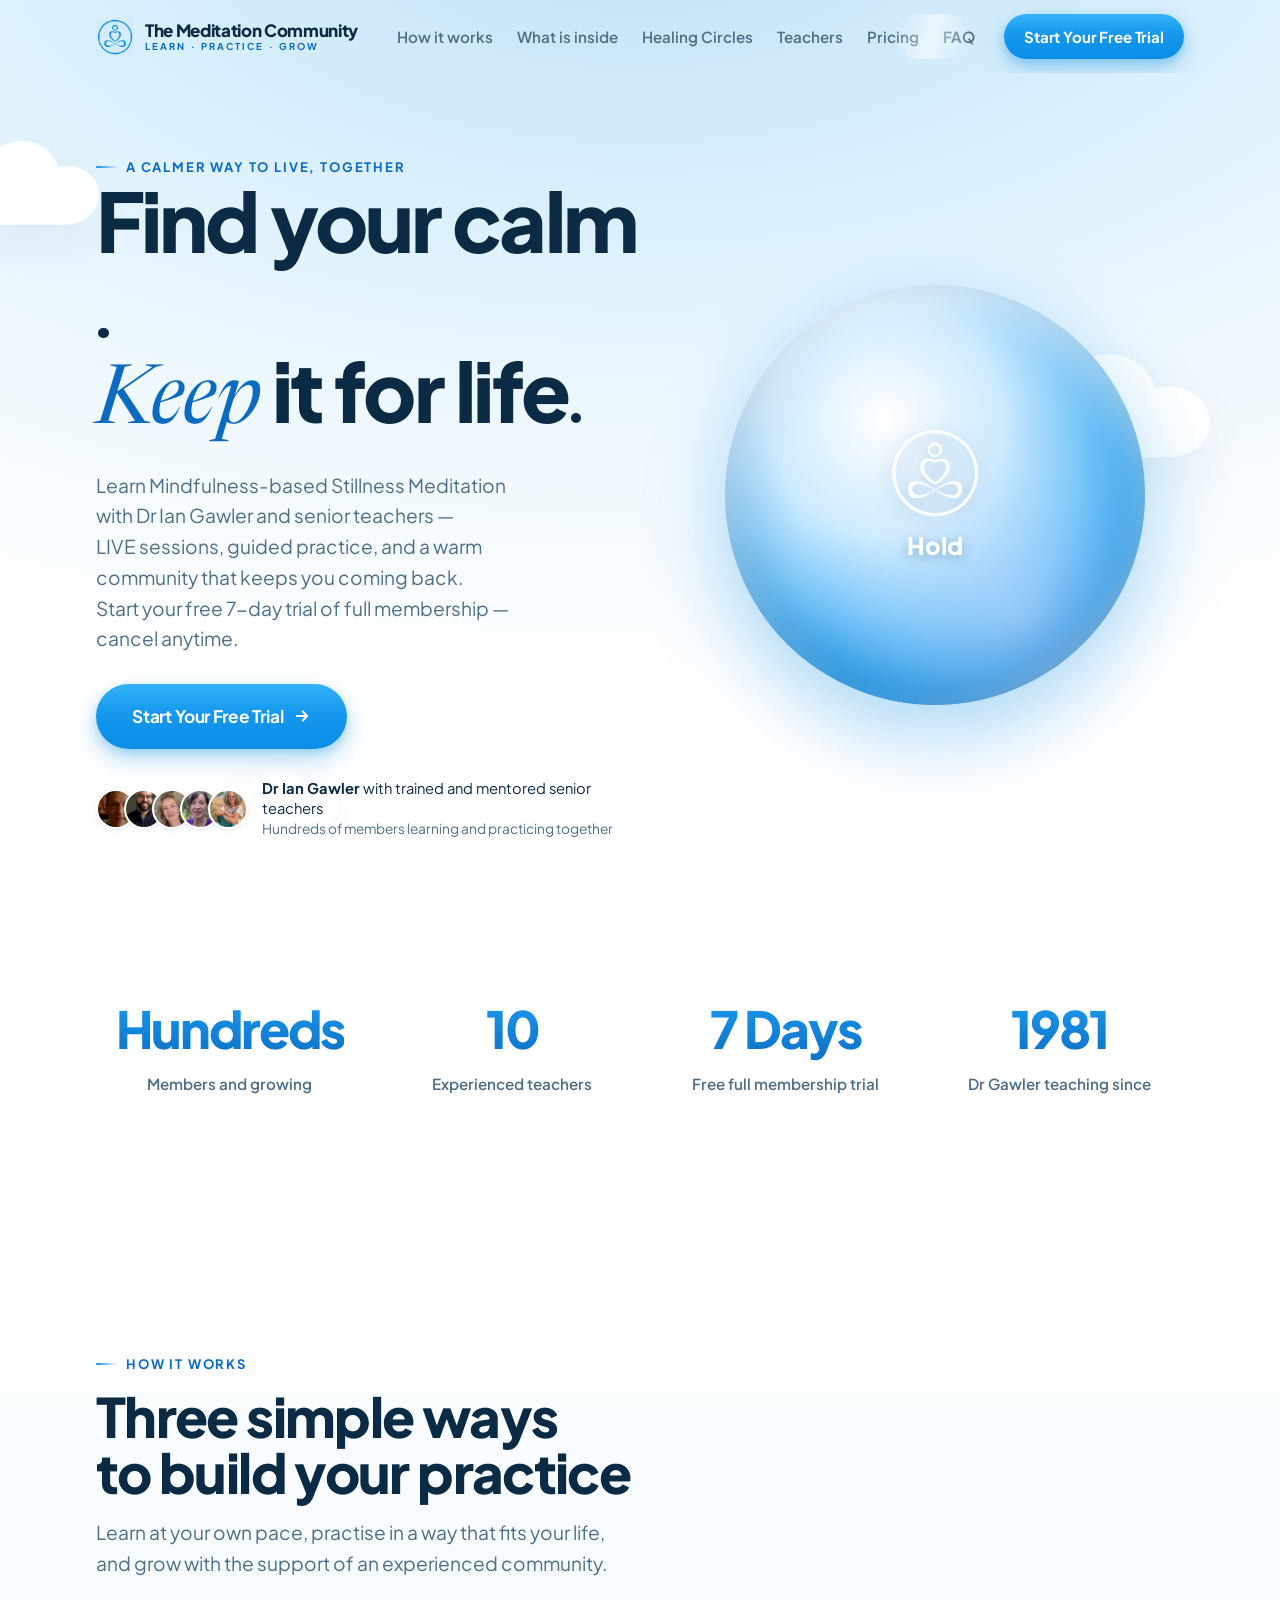
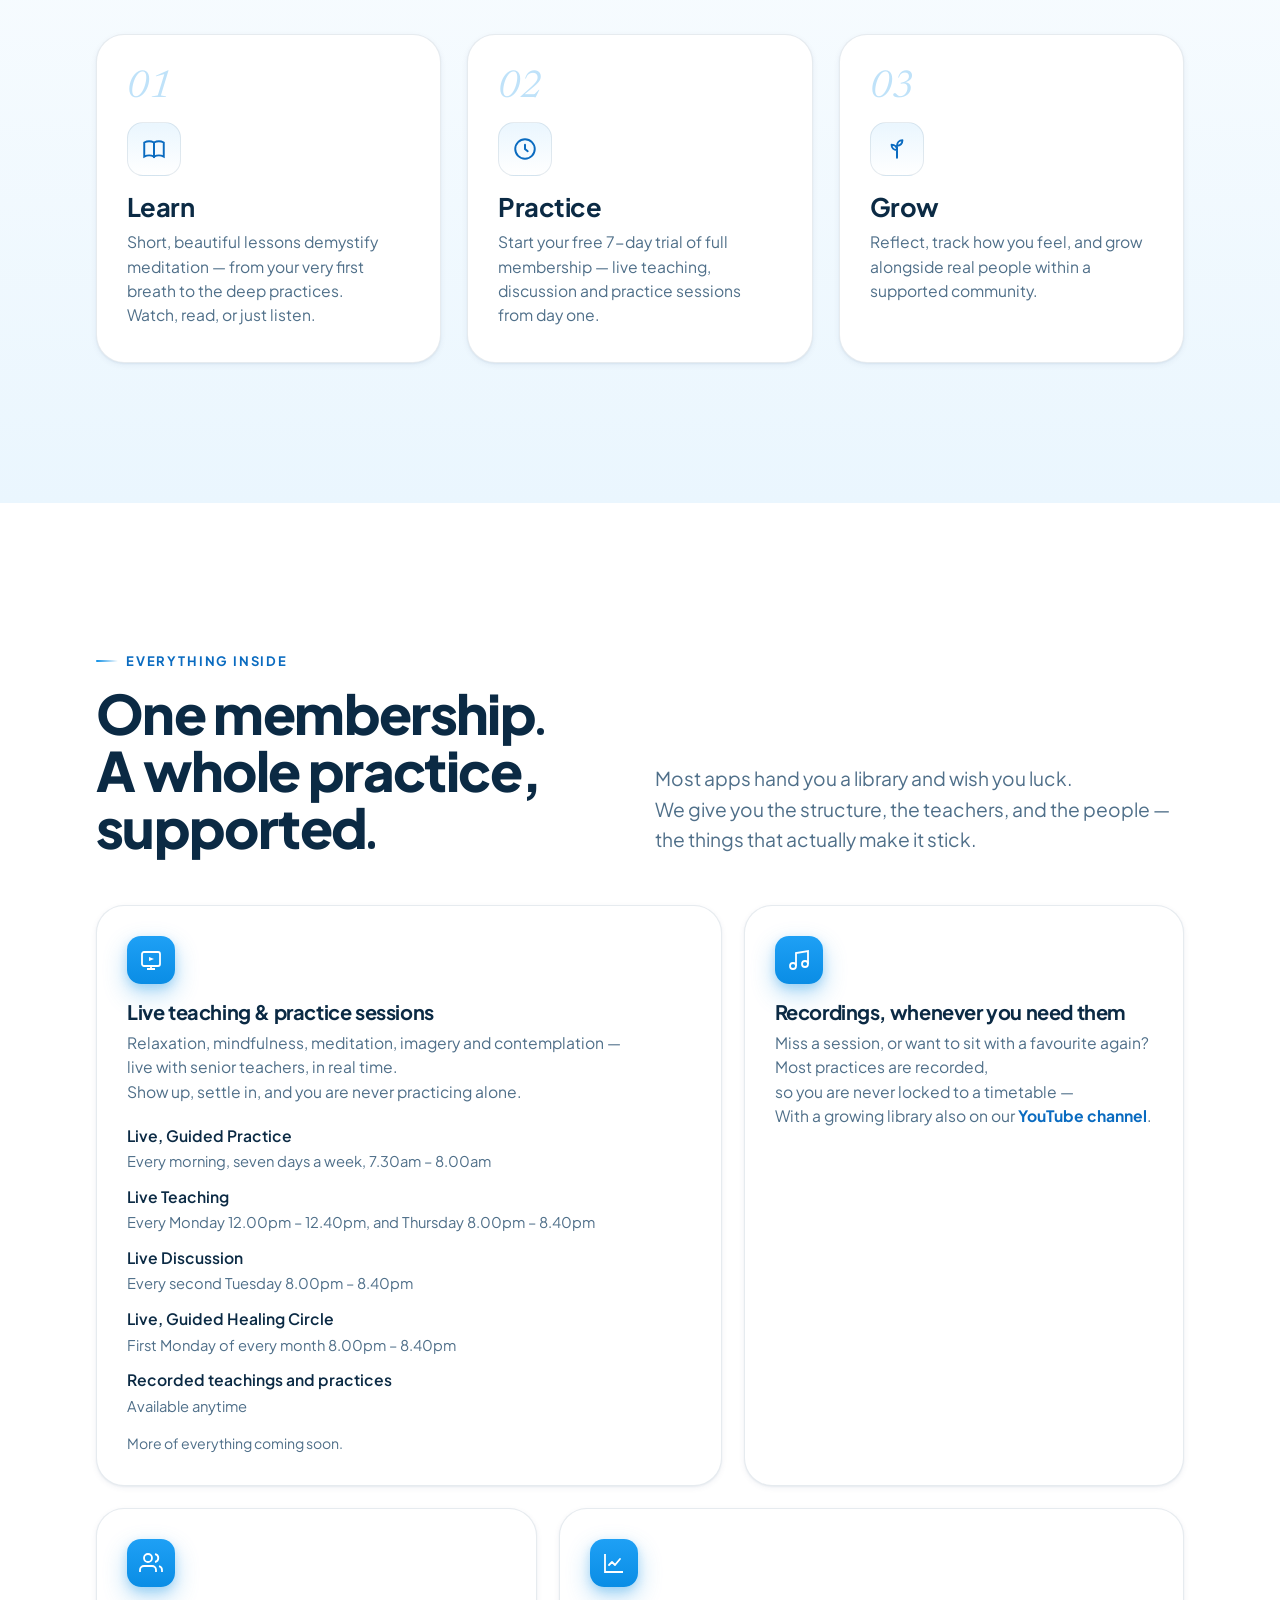
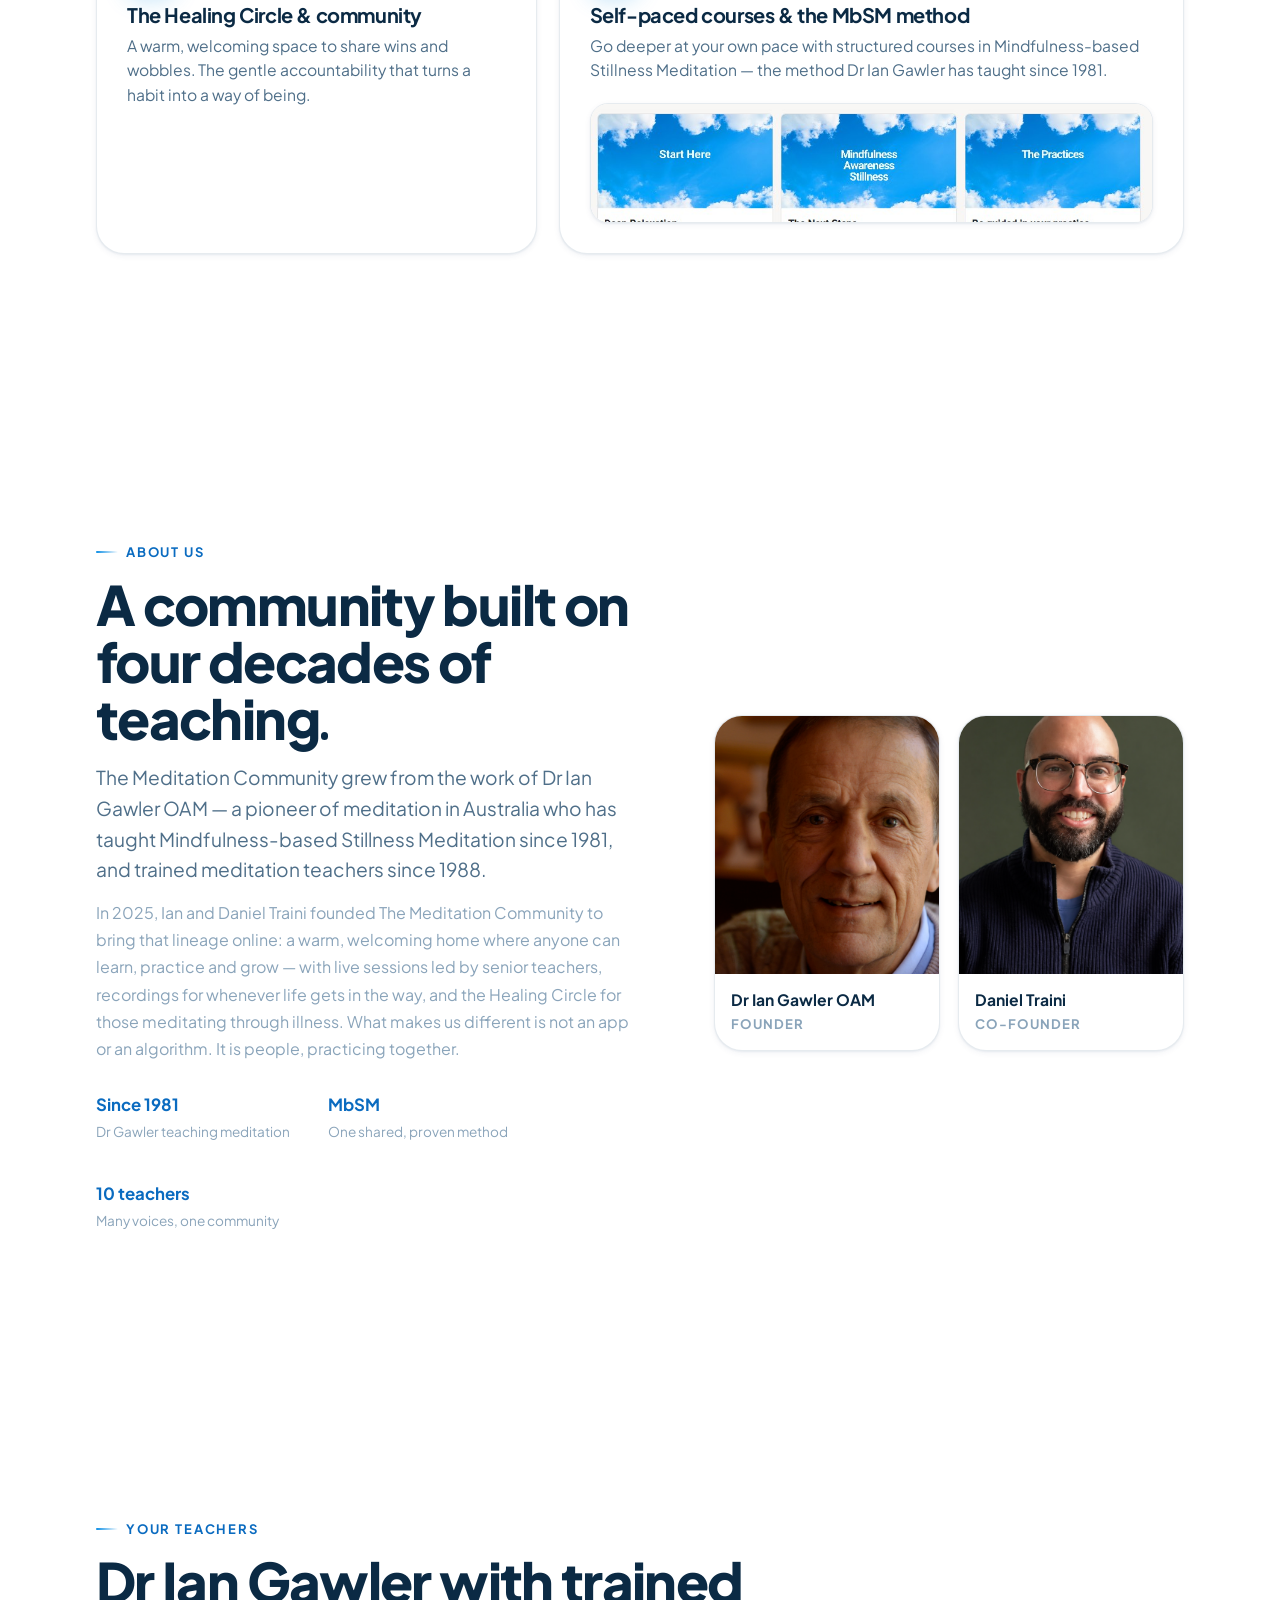
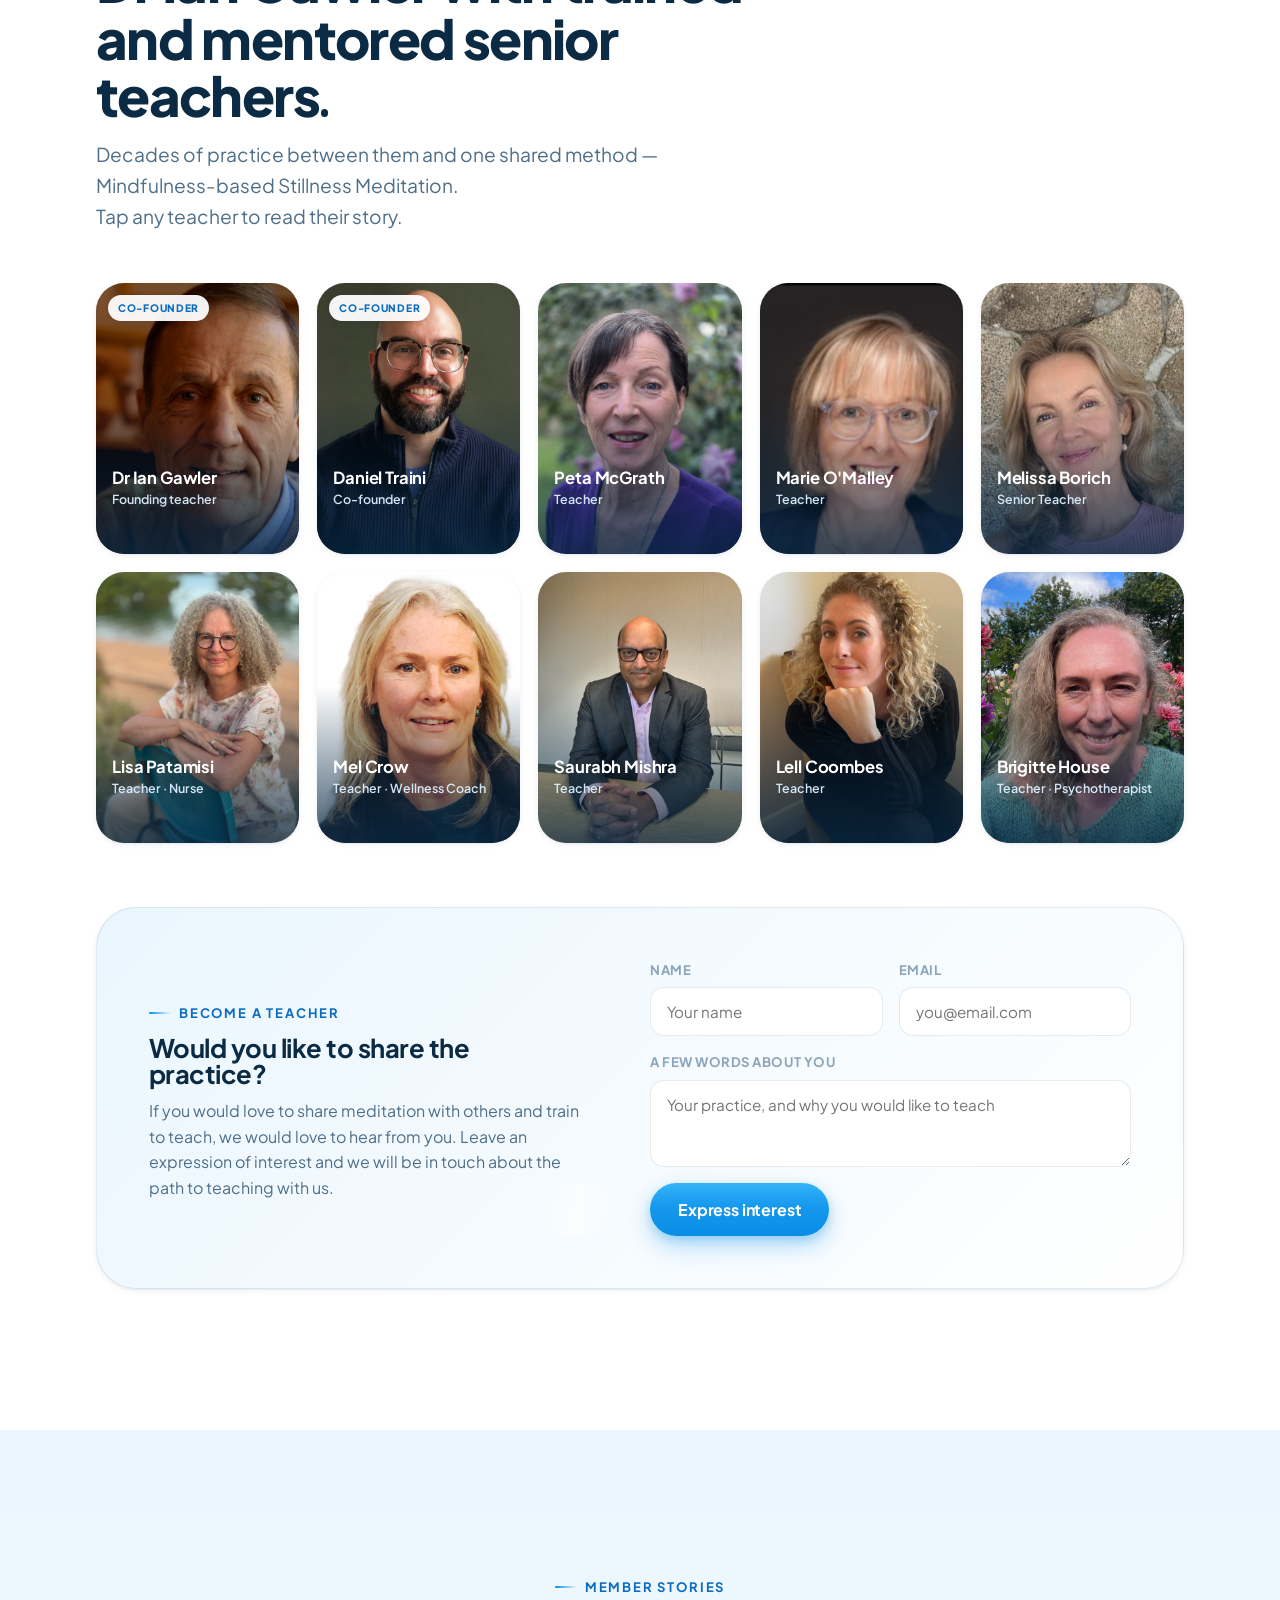
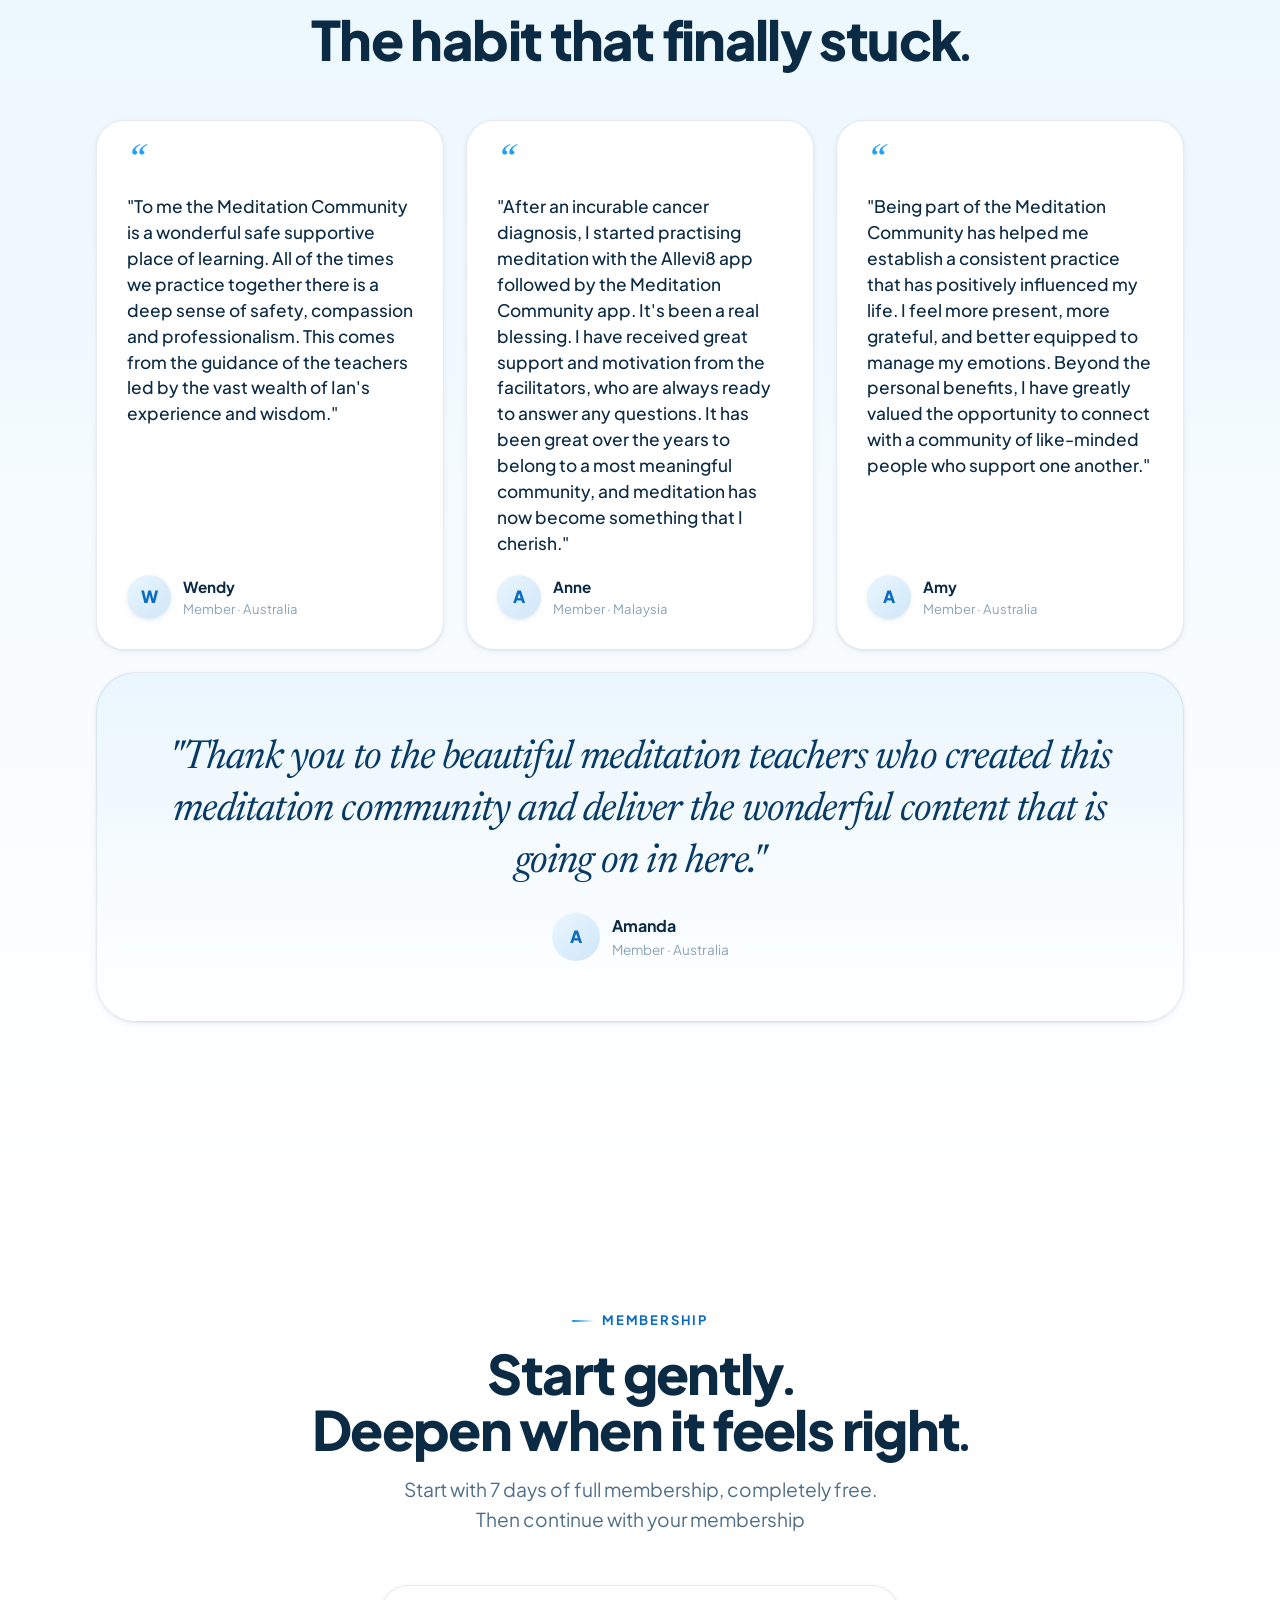
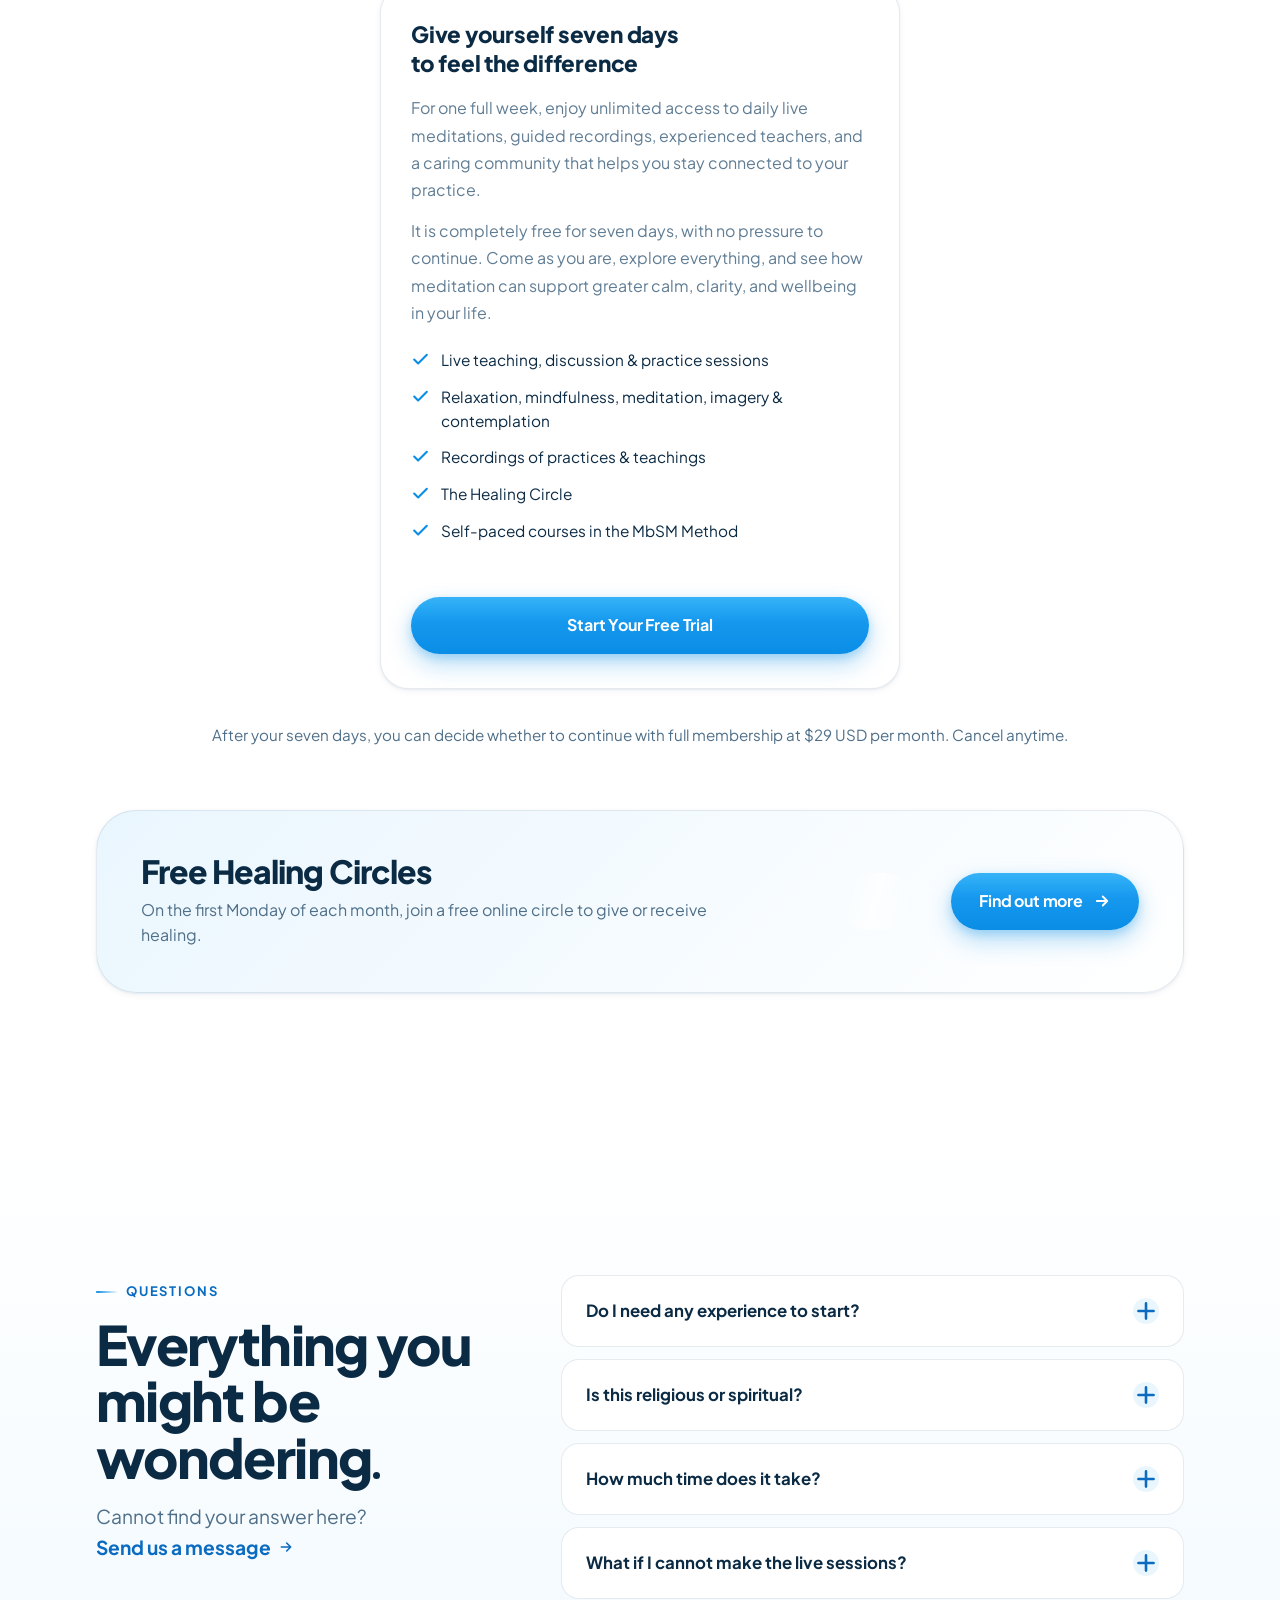
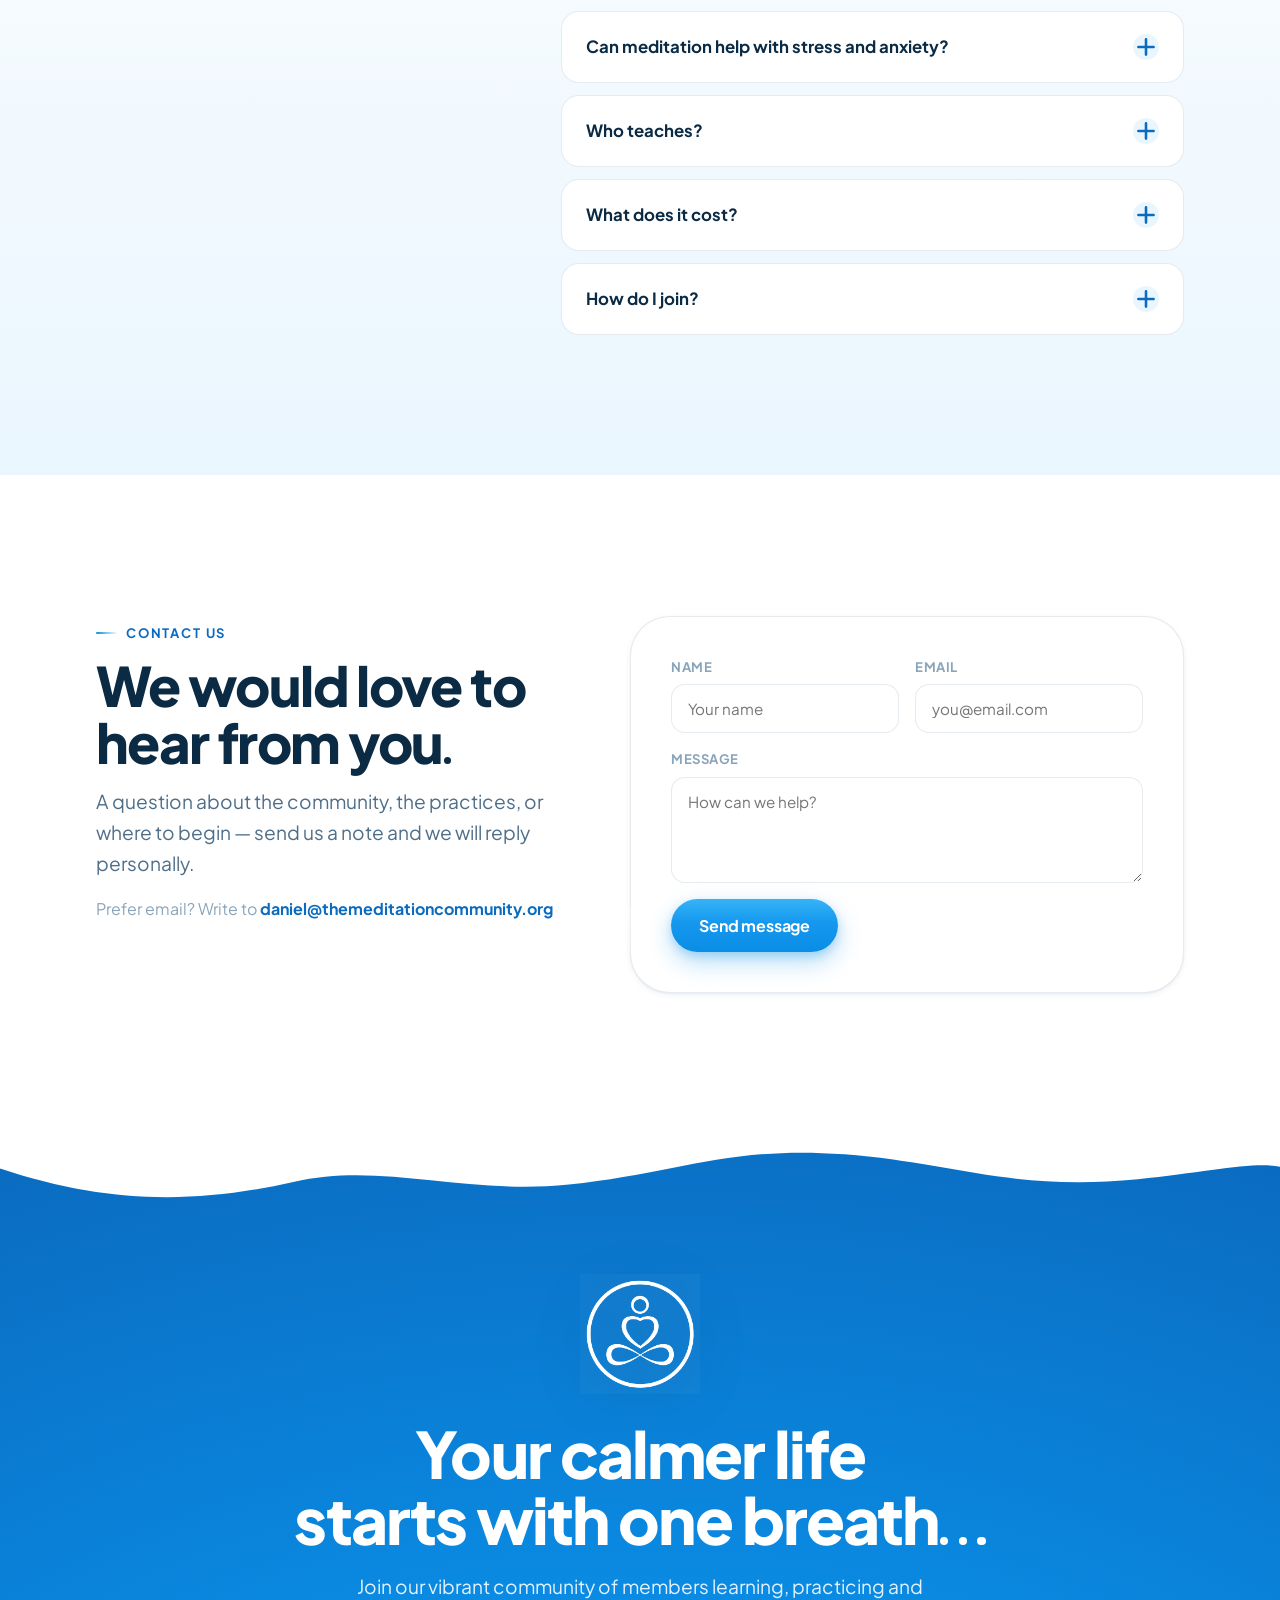
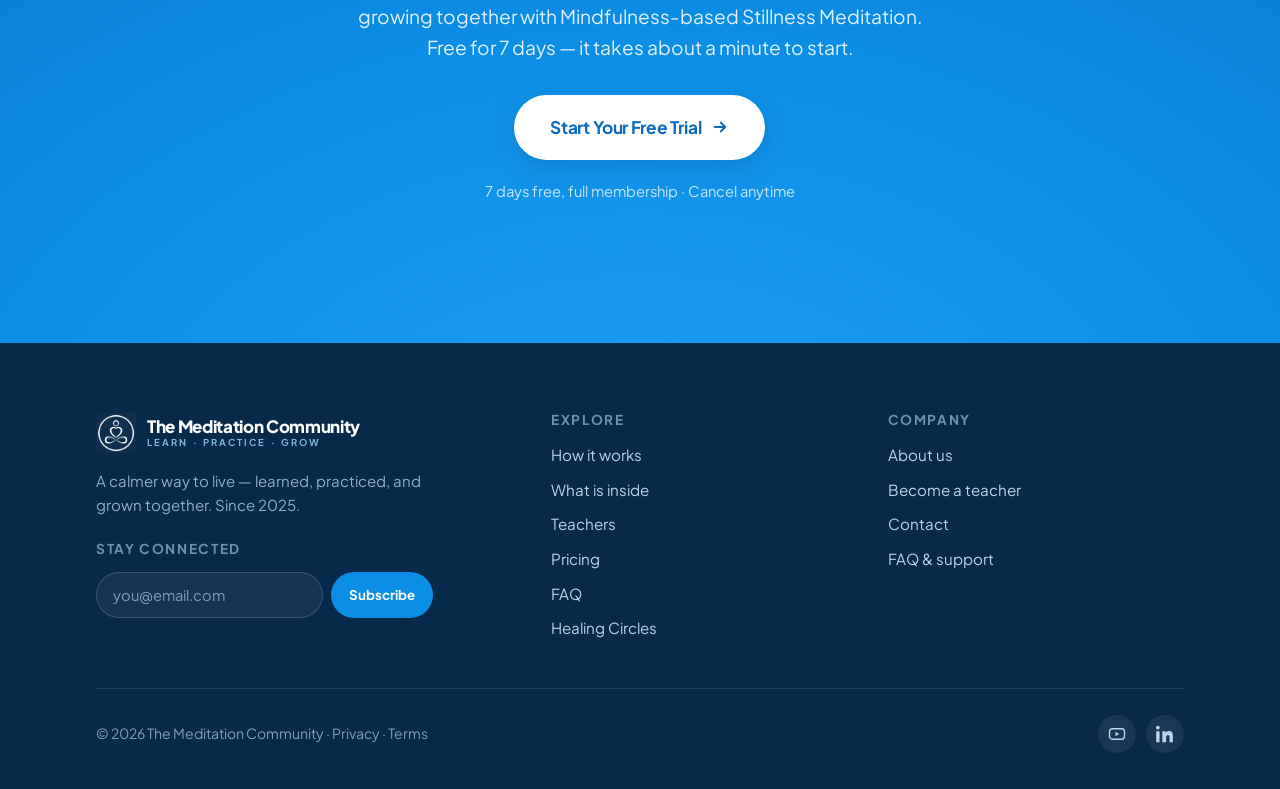
==== commit dad2a461: "Add Healing Circles page and site-wide share previews Adds a free Healing Circles page (registration" ====
--- a/index.html
+++ b/index.html
@@ -5,6 +5,17 @@
 <meta name="viewport" content="width=device-width, initial-scale=1.0" />
 <title>The Meditation Community — Learn, Practice, Grow</title>
 <meta name="description" content="Join hundreds of people finding calm together. Live classes, guided practices, and a community that keeps you coming back. Start your free 7-day trial of full membership — cancel anytime." />
+<meta property="og:type" content="website" />
+<meta property="og:site_name" content="The Meditation Community" />
+<meta property="og:title" content="The Meditation Community — Learn, Practice, Grow" />
+<meta property="og:description" content="Join hundreds of people finding calm together. Live classes, guided practices, and a community that keeps you coming back. Start your free 7-day trial of full membership — cancel anytime." />
+<meta property="og:url" content="https://themeditationcommunity.org/" />
+<meta property="og:image" content="https://themeditationcommunity.org/assets/og-image.png" />
+<meta property="og:image:width" content="1200" />
+<meta property="og:image:height" content="630" />
+<meta property="og:image:alt" content="The Meditation Community logo on a blue sky with clouds" />
+<meta property="og:locale" content="en_AU" />
+<meta name="twitter:card" content="summary_large_image" />
 <link rel="preconnect" href="https://fonts.googleapis.com" />
 <link rel="preconnect" href="https://fonts.gstatic.com" crossorigin />
 <link href="https://fonts.googleapis.com/css2?family=Plus+Jakarta+Sans:ital,wght@0,400;0,500;0,600;0,700;0,800;1,500&family=Newsreader:ital,opsz,wght@1,6..72,400;1,6..72,500&display=swap" rel="stylesheet" />
@@ -24,6 +35,7 @@
     <div class="nav-links">
       <a href="#how">How it works</a>
       <a href="#inside">What is inside</a>
+      <a href="/healing-circles">Healing Circles</a>
       <a href="#teachers">Teachers</a>
       <a href="#pricing">Pricing</a>
       <a href="#faq">FAQ</a>
@@ -31,6 +43,18 @@
     <div class="nav-cta">
       <a href="https://www.skool.com/themeditationcommunity/about" target="_blank" rel="noopener" class="btn btn-primary" data-magnetic>Start Your Free Trial</a>
     </div>
+    <button type="button" class="nav-burger" id="navBurger" aria-label="Open menu" aria-expanded="false" aria-controls="navMobileMenu">
+      <svg viewBox="0 0 24 24" fill="none" stroke="currentColor" stroke-width="2.2"><path d="M4 7h16M4 12h16M4 17h16" stroke-linecap="round"/></svg>
+    </button>
+  </div>
+  <div class="nav-mobile" id="navMobileMenu" hidden>
+    <a href="#how">How it works</a>
+    <a href="#inside">What is inside</a>
+    <a href="/healing-circles">Healing Circles</a>
+    <a href="#teachers">Teachers</a>
+    <a href="#pricing">Pricing</a>
+    <a href="#faq">FAQ</a>
+    <a href="https://www.skool.com/themeditationcommunity/about" target="_blank" rel="noopener" class="btn btn-primary">Start Your Free Trial</a>
   </div>
 </nav>
 
@@ -397,6 +421,18 @@
     <div class="pricing-guarantee reveal">
       After your seven days, you can decide whether to continue with full membership at $29 USD per month. Cancel anytime.
     </div>
+
+    <!-- ===================== HEALING CIRCLES PROMO ===================== -->
+    <div class="hc-promo reveal" data-screen-label="Healing Circles promo">
+      <div class="hc-promo-copy">
+        <h2 class="h2">Free Healing Circles</h2>
+        <p>On the first Monday of each month, join a free online circle to give or receive healing.</p>
+      </div>
+      <a href="/healing-circles" class="btn btn-primary" data-magnetic>
+        Find out more
+        <svg viewBox="0 0 24 24" fill="none" stroke="currentColor" stroke-width="2.4"><path d="M5 12h14M13 6l6 6-6 6" stroke-linecap="round" stroke-linejoin="round"/></svg>
+      </a>
+    </div>
   </div>
 </section>
 
@@ -495,9 +531,13 @@
         </a>
         <p class="about">A calmer way to live — learned, practiced, and grown together. Since 2025.</p>
         <h4 style="margin-top:26px">Stay connected</h4>
-        <form class="newsletter" onsubmit="return false">
-          <input type="email" placeholder="you@email.com" aria-label="Email address" />
+        <form class="newsletter mc-form" name="newsletter" method="POST" data-netlify="true" netlify-honeypot="bot-field">
+          <input type="hidden" name="form-name" value="newsletter" />
+          <p class="hp-field"><label>Do not fill this out: <input name="bot-field" /></label></p>
+          <input type="email" name="email" placeholder="you@email.com" aria-label="Email address" required />
           <button type="submit">Subscribe</button>
+          <p class="form-success" hidden>Thank you — you are on the list.</p>
+          <p class="form-error" hidden>Something went wrong. Please email <a href="mailto:daniel@themeditationcommunity.org">daniel@themeditationcommunity.org</a> instead.</p>
         </form>
       </div>
       <div>
@@ -508,6 +548,7 @@
           <li><a href="#teachers">Teachers</a></li>
           <li><a href="#pricing">Pricing</a></li>
           <li><a href="#faq">FAQ</a></li>
+          <li><a href="/healing-circles">Healing Circles</a></li>
         </ul>
       </div>
       <div>
--- a/styles.css
+++ b/styles.css
@@ -156,30 +156,47 @@
 /* ===================== Nav ===================== */
 .nav {
   position: fixed; top: 0; left: 0; right: 0; z-index: 100;
-  display: flex; align-items: center; justify-content: center;
+  display: flex; flex-wrap: wrap; align-items: center; justify-content: center;
   transition: background .4s, box-shadow .4s, backdrop-filter .4s;
   padding-block: 14px;
-}
-.nav.scrolled {
-  background: rgba(255,255,255,.78);
+  max-height: 100vh; overflow-y: auto;
+}
+.nav.scrolled, .nav.menu-open {
+  background: rgba(255,255,255,.96);
   backdrop-filter: saturate(160%) blur(14px);
   box-shadow: 0 1px 0 var(--line-soft), 0 8px 30px rgba(7,59,102,.06);
 }
-.nav-inner { width: 100%; max-width: var(--maxw); padding-inline: var(--gutter); display: flex; align-items: center; gap: 24px; }
+.nav-inner { width: 100%; max-width: var(--maxw); padding-inline: var(--gutter); display: flex; align-items: center; gap: 18px; }
 .brand { display: flex; align-items: center; gap: 11px; font-weight: 800; letter-spacing: -0.02em; font-size: 1.06rem; }
 .brand img { width: 38px; height: 38px; }
 .brand .brand-text { line-height: 1; }
 .brand .brand-text small { display: block; font-size: 9.5px; letter-spacing: .22em; font-weight: 700; color: var(--blue-deep); margin-top: 3px; }
-.nav-links { display: flex; align-items: center; gap: 4px; margin-left: auto; }
-.nav-links a { padding: 9px 14px; border-radius: var(--r-pill); font-weight: 600; font-size: .95rem; color: var(--ink-soft); transition: color .25s, background .25s; }
+.nav-links { display: flex; align-items: center; gap: 2px; margin-left: auto; }
+.nav-links a { padding: 9px 11px; border-radius: var(--r-pill); font-weight: 600; font-size: .95rem; color: var(--ink-soft); transition: color .25s, background .25s; white-space: nowrap; }
 .nav-links a:hover { color: var(--blue-ink); background: rgba(10,141,229,.07); }
+.nav-links a[aria-current="page"] { color: var(--blue-ink); background: rgba(10,141,229,.1); }
 .nav-cta { display: flex; align-items: center; gap: 10px; }
 .nav .btn { padding: 11px 20px; font-size: .94rem; }
-.nav-burger { display: none; }
-
-@media (max-width: 920px) {
-  .nav-links { display: none; }
-  .nav-login { display: none; }
+
+.nav-burger {
+  display: none; width: 42px; height: 42px; align-items: center; justify-content: center;
+  border-radius: var(--r-pill); border: 1px solid var(--line); background: #fff; color: var(--ink);
+  flex: none; cursor: pointer;
+}
+.nav-burger svg { width: 22px; height: 22px; }
+.nav-mobile {
+  display: none; width: 100%; flex-direction: column; gap: 2px;
+  padding: 12px var(--gutter) 20px; margin-top: 14px; background: #fff;
+  border-top: 1px solid var(--line-soft); box-shadow: 0 16px 34px rgba(7,59,102,.1);
+}
+.nav-mobile a { padding: 13px 15px; border-radius: var(--r-md); font-weight: 600; color: var(--ink-soft); }
+.nav-mobile a:hover, .nav-mobile a[aria-current="page"] { color: var(--blue-ink); background: rgba(10,141,229,.08); }
+.nav-mobile .btn { margin-top: 10px; justify-content: center; }
+.nav.menu-open .nav-mobile { display: flex; }
+
+@media (max-width: 1040px) {
+  .nav-links, .nav-cta { display: none; }
+  .nav-burger { display: flex; }
 }
 
 /* ===================== Hero ===================== */
@@ -633,6 +650,13 @@
 .hp-field { position: absolute; left: -9999px; opacity: 0; height: 0; margin: 0; overflow: hidden; }
 .form-success { margin: 0; padding: 14px 18px; border-radius: 14px; background: var(--sky-pale, #eaf4fc);
   color: var(--blue-deep, #0a6bc0); font-weight: 600; font-size: .95rem; }
+.form-error { margin: 0; padding: 14px 18px; border-radius: 14px; background: #fdeceb;
+  color: #b42318; font-weight: 600; font-size: .95rem; }
+.form-error a { color: inherit; text-decoration: underline; }
+
+/* .newsletter sets its own row layout; .mc-form's column layout (for the two-field
+   card forms) comes later in the cascade and would otherwise override it. */
+.newsletter.mc-form { flex-direction: row; gap: 8px; }
 
 .form-card { background: #fff; border: 1px solid var(--line); border-radius: var(--r-xl, 28px);
   padding: clamp(26px, 4vw, 40px); box-shadow: var(--shadow-sm); position: relative; }
@@ -676,3 +700,105 @@
 @media (max-width: 880px) {
   .about-grid { grid-template-columns: 1fr; }
 }
+
+/* ===================== Healing Circles page ===================== */
+.hc-col { max-width: 720px; }
+
+.hc-next { margin-top: 20px; font-size: 1.1rem; font-weight: 700; color: var(--blue-deep); }
+.hc-next .hc-local { display: block; margin-top: 5px; font-size: .92rem; font-weight: 600; color: var(--ink-faint); }
+.hc-register-cta { margin-top: 28px; }
+
+.hc-details-card {
+  margin-top: 30px; background: #fff; border: 1px solid var(--line); border-radius: var(--r-lg);
+  box-shadow: var(--shadow-sm); max-width: 620px; overflow: hidden;
+}
+.hc-next-highlight {
+  background: linear-gradient(135deg, var(--sky-pale, #eaf4fc), #eaf6fe);
+  border-bottom: 1px solid var(--line); padding: 20px 24px;
+  display: flex; flex-direction: column; gap: 3px;
+}
+.hc-next-label { font-size: .76rem; font-weight: 700; letter-spacing: .08em; text-transform: uppercase; color: var(--blue-deep); }
+.hc-next-date { font-size: 1.22rem; font-weight: 800; color: var(--ink); line-height: 1.35; }
+.hc-next-tz { font-size: .88rem; font-weight: 600; color: var(--ink-faint); }
+.hc-local { display: block; margin-top: 2px; font-size: .85rem; font-weight: 600; color: var(--ink-faint); }
+
+.hc-detail-row { display: grid; grid-template-columns: repeat(3, 1fr); gap: 14px 16px; padding: 16px 24px; }
+.hc-detail-item { display: flex; align-items: flex-start; gap: 9px; font-size: .85rem; font-weight: 600; color: var(--ink-soft); line-height: 1.3; }
+.hc-detail-item svg { width: 17px; height: 17px; color: var(--blue); flex: none; margin-top: 1px; }
+
+@media (max-width: 640px) {
+  .hc-details-card { margin-top: 22px; }
+  .hc-next-highlight { padding: 15px 18px; }
+  .hc-next-date { font-size: 1.05rem; }
+  .hc-next-tz { font-size: .8rem; }
+  .hc-detail-row { grid-template-columns: 1fr; gap: 10px; padding: 12px 18px 14px; }
+  .hc-detail-item { font-size: .8rem; }
+}
+
+.hc-cards { display: grid; grid-template-columns: 1fr 1fr; gap: 22px; margin-top: 44px; }
+.hc-cards .fcard h3 { color: var(--blue-deep); }
+
+.hc-points { display: grid; grid-template-columns: 1fr 1fr; gap: 30px 34px; margin-top: 44px; }
+.hc-point { display: flex; align-items: flex-start; gap: 15px; }
+.hc-point-ic {
+  width: 42px; height: 42px; border-radius: 13px; flex: none; display: grid; place-items: center;
+  background: #fff; border: 1px solid var(--line); color: var(--blue-deep); box-shadow: var(--shadow-sm);
+}
+.hc-point-ic svg { width: 20px; height: 20px; }
+.hc-point p { color: var(--ink-soft); font-size: 1rem; line-height: 1.6; margin-top: 2px; }
+
+@media (max-width: 640px) {
+  .hc-points { grid-template-columns: 1fr; gap: 22px; }
+}
+
+.hc-smallnote { margin-top: 32px; padding: 20px 24px; border-radius: var(--r-lg); background: var(--sky-pale);
+  color: var(--ink-soft); font-size: .92rem; line-height: 1.65; max-width: 680px; }
+.hc-smallnote a { color: var(--blue-deep); font-weight: 700; }
+
+/* registration form additions */
+.hc-radio-group { border: none; padding: 0; margin: 0; display: flex; flex-direction: column; gap: 10px; }
+.hc-radio-group legend {
+  font-size: .82rem; font-weight: 700; letter-spacing: .04em; color: var(--ink-faint);
+  text-transform: uppercase; padding: 0; margin-bottom: 2px;
+}
+.hc-radio {
+  display: flex; align-items: center; gap: 12px; font-size: .95rem; color: var(--ink);
+  padding: 13px 16px; border: 1px solid var(--line); border-radius: 14px; cursor: pointer;
+  transition: border-color .3s, background .3s;
+}
+.hc-radio:hover, .hc-radio:focus-within { border-color: var(--blue-bright, #4aa3e8); background: var(--sky-pale); }
+.hc-radio input { width: 18px; height: 18px; accent-color: var(--blue); flex: none; }
+
+.hc-checkbox { display: flex; align-items: flex-start; gap: 11px; font-size: .9rem; color: var(--ink-soft); line-height: 1.55; }
+.hc-checkbox input { margin-top: 3px; width: 18px; height: 18px; accent-color: var(--blue); flex: none; }
+
+/* joining panel */
+.hc-panel-actions { display: flex; flex-wrap: wrap; gap: 14px; margin-top: 24px; }
+.hc-meeting-id { margin-top: 16px; font-size: .92rem; color: var(--ink-soft); }
+.hc-cal-sub { margin-top: 30px; }
+.hc-cal-text { margin-top: 8px; color: var(--ink-soft); font-size: .95rem; line-height: 1.6; max-width: 54ch; }
+.hc-cal-actions { display: flex; flex-wrap: wrap; gap: 14px; margin-top: 18px; }
+.hc-join-note { margin-top: 26px; color: var(--ink-soft); font-size: .92rem; line-height: 1.6; max-width: 54ch; }
+.hc-not-you { margin-top: 20px; font-size: .88rem; }
+.hc-not-you button { color: var(--blue-deep); font-weight: 700; text-decoration: underline; }
+
+.hc-members-band {
+  margin-top: 40px; background: linear-gradient(135deg, var(--sky-pale, #eaf4fc), #fff);
+  border: 1px solid var(--line); border-radius: var(--r-xl, 28px); padding: clamp(28px, 5vw, 44px);
+  text-align: center; box-shadow: var(--shadow-sm);
+}
+.hc-members-band p { color: var(--ink-soft); max-width: 54ch; margin: 0 auto 22px; line-height: 1.6; }
+
+/* homepage promo band */
+.hc-promo {
+  margin-top: 64px; display: flex; flex-wrap: wrap; align-items: center; justify-content: space-between; gap: 24px;
+  background: linear-gradient(135deg, var(--sky-pale, #eaf4fc), #fff); border: 1px solid var(--line);
+  border-radius: var(--r-xl, 28px); padding: clamp(28px, 5vw, 44px); box-shadow: var(--shadow-sm);
+}
+.hc-promo-copy h2 { font-size: clamp(1.5rem, 3vw, 2rem); }
+.hc-promo-copy p { color: var(--ink-soft); margin-top: 10px; max-width: 48ch; }
+
+@media (max-width: 880px) {
+  .hc-cards { grid-template-columns: 1fr; }
+  .hc-promo { flex-direction: column; align-items: flex-start; text-align: left; }
+}
